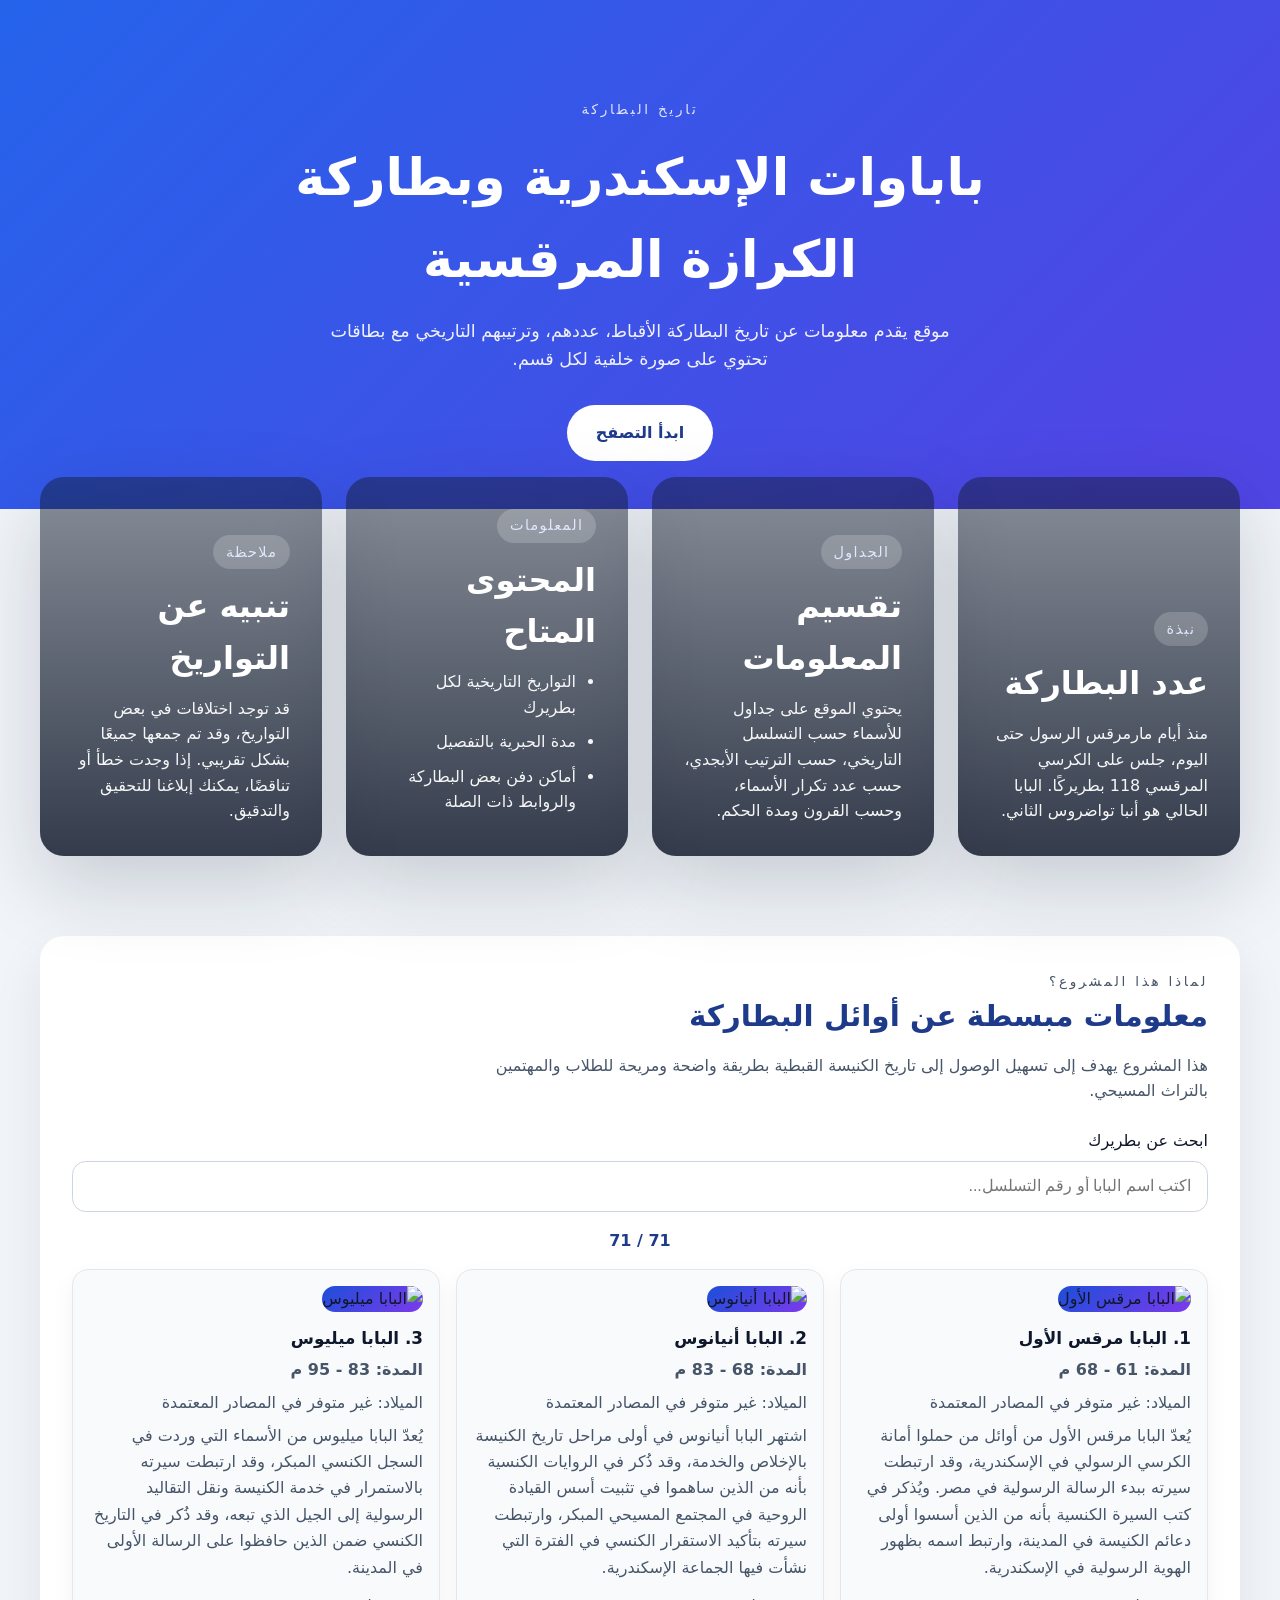
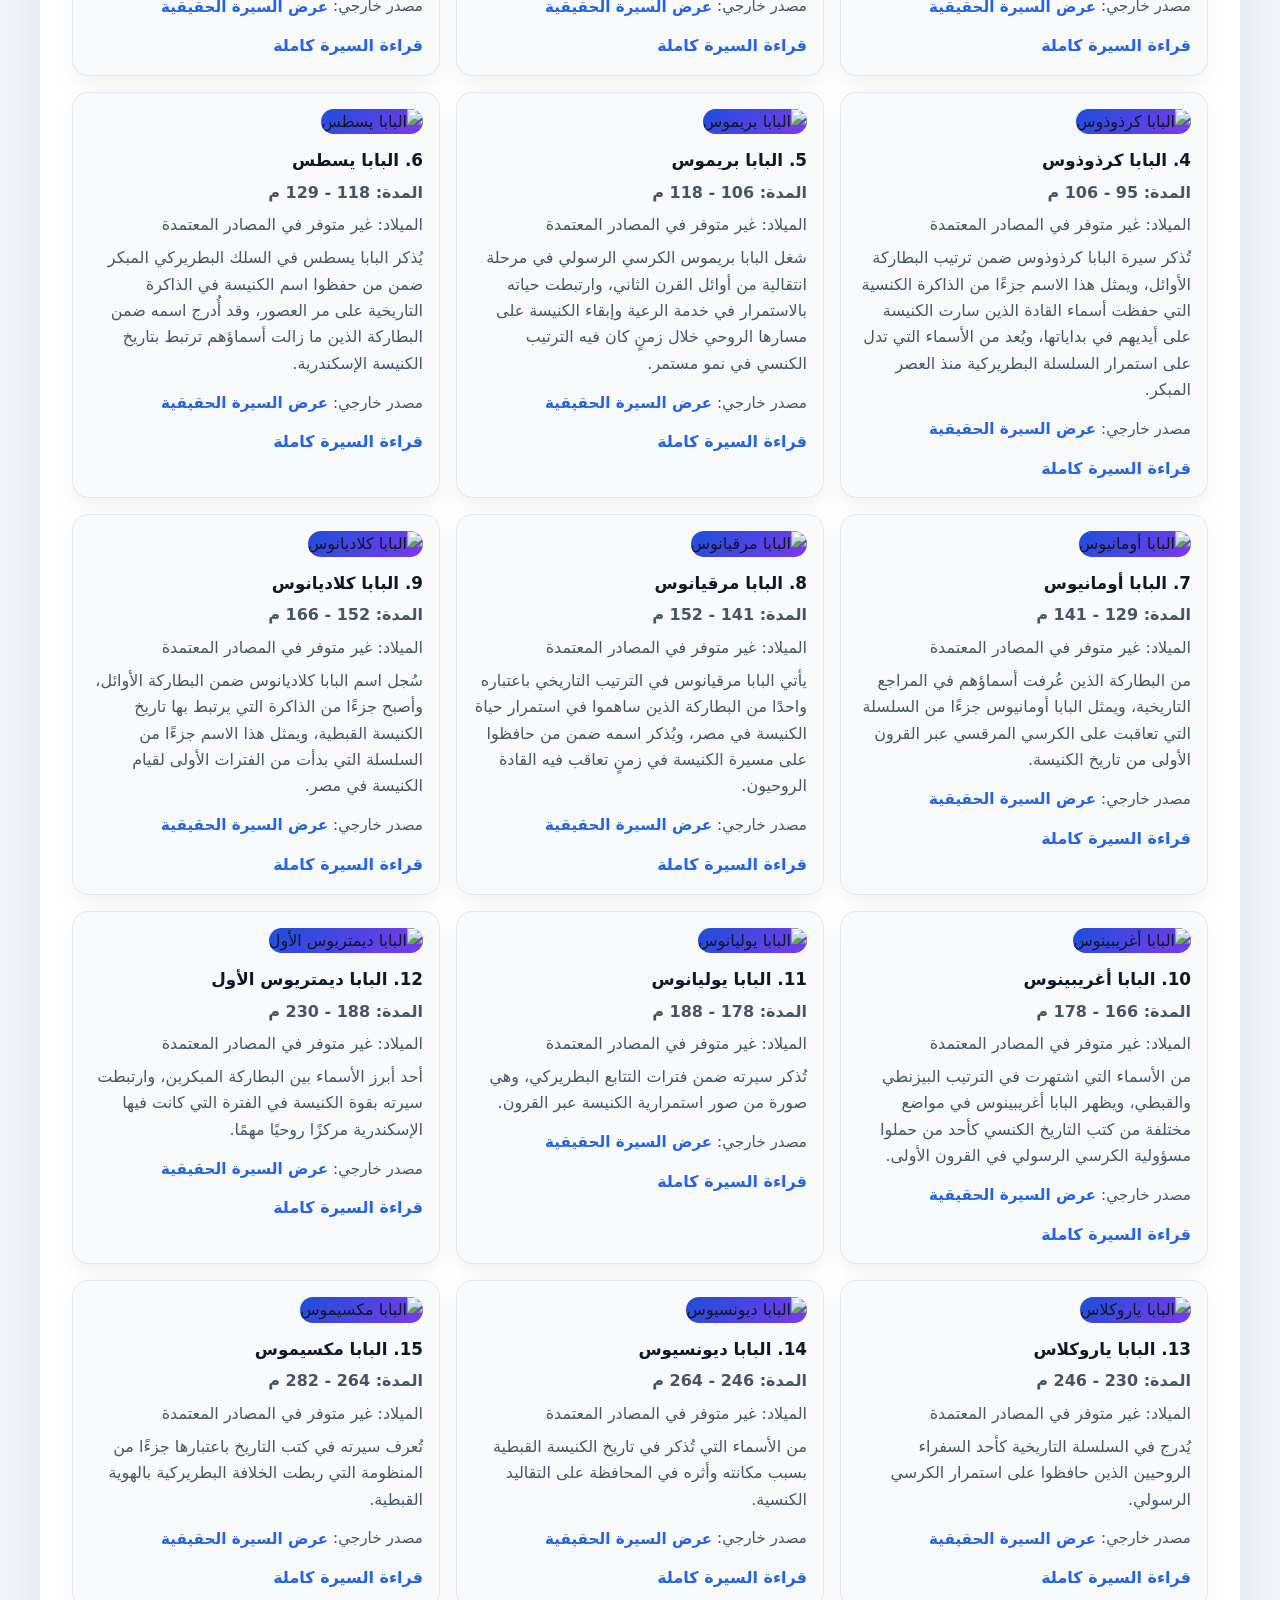
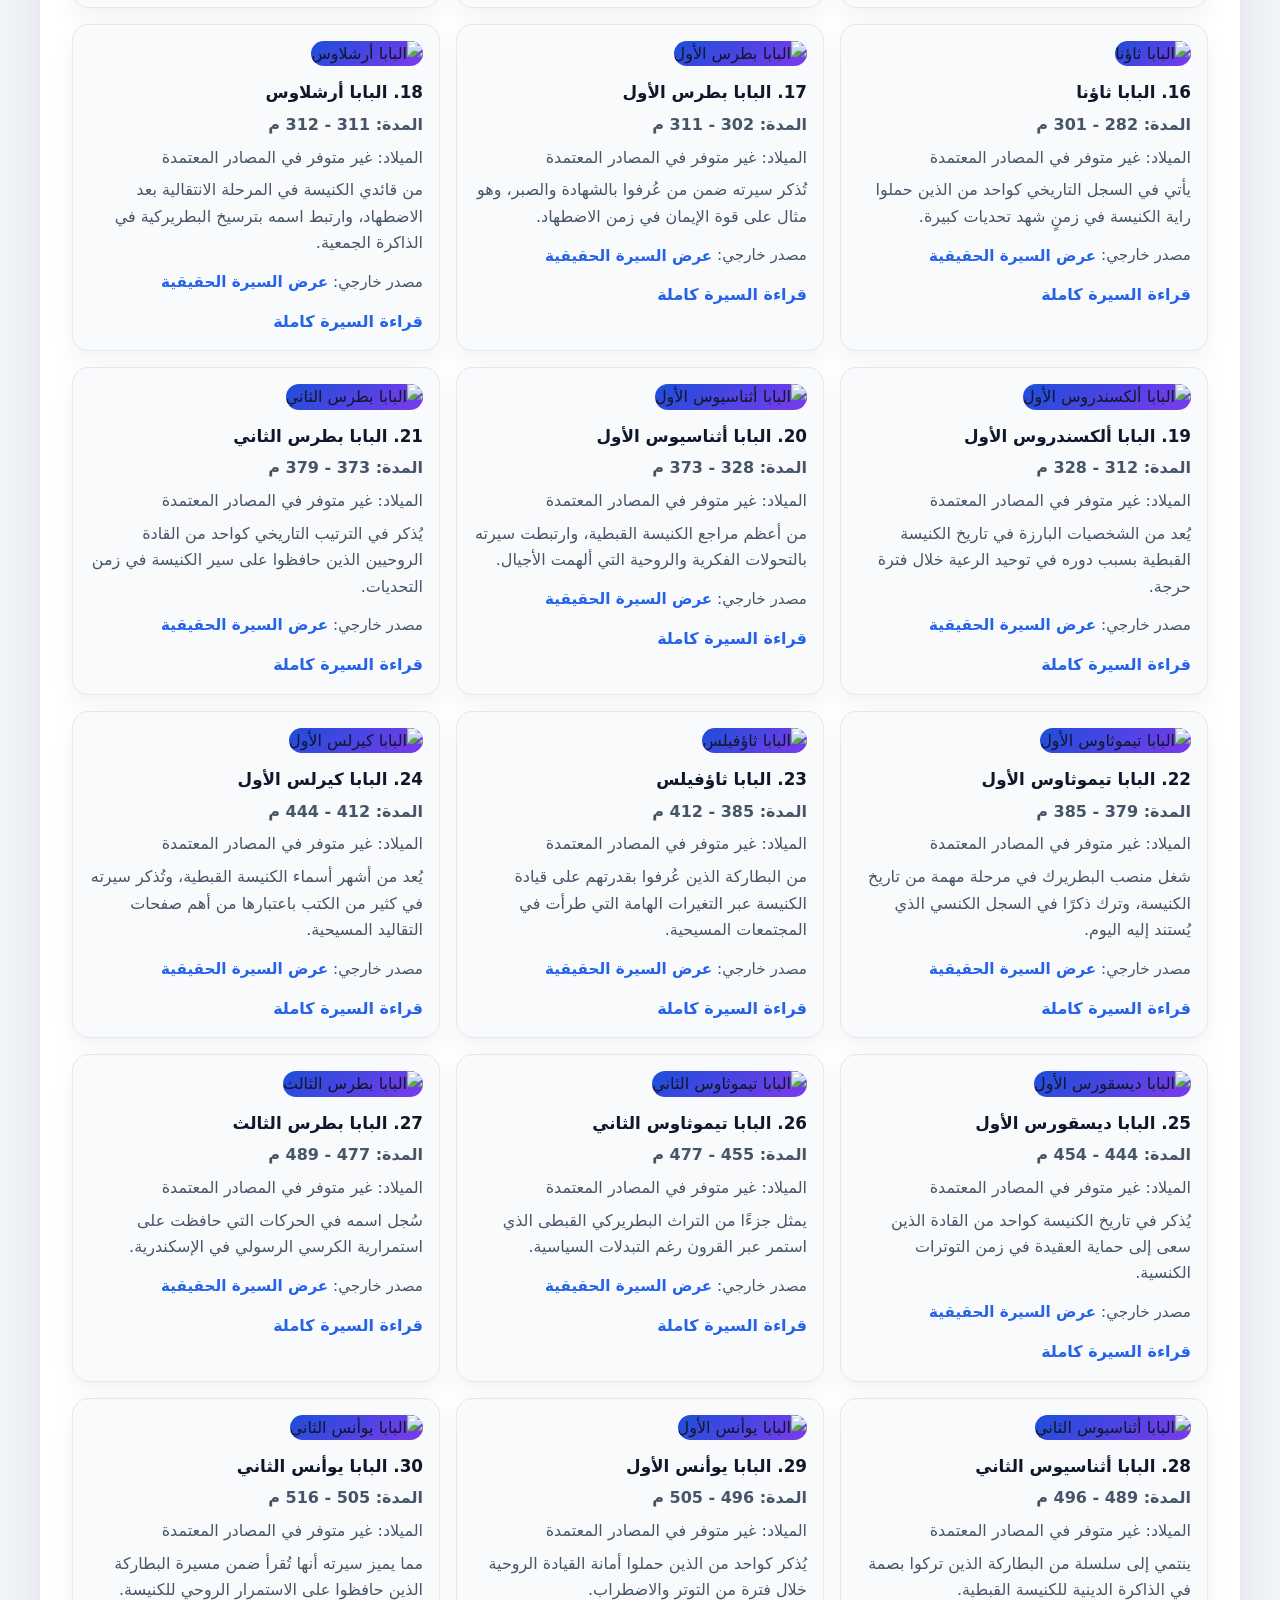
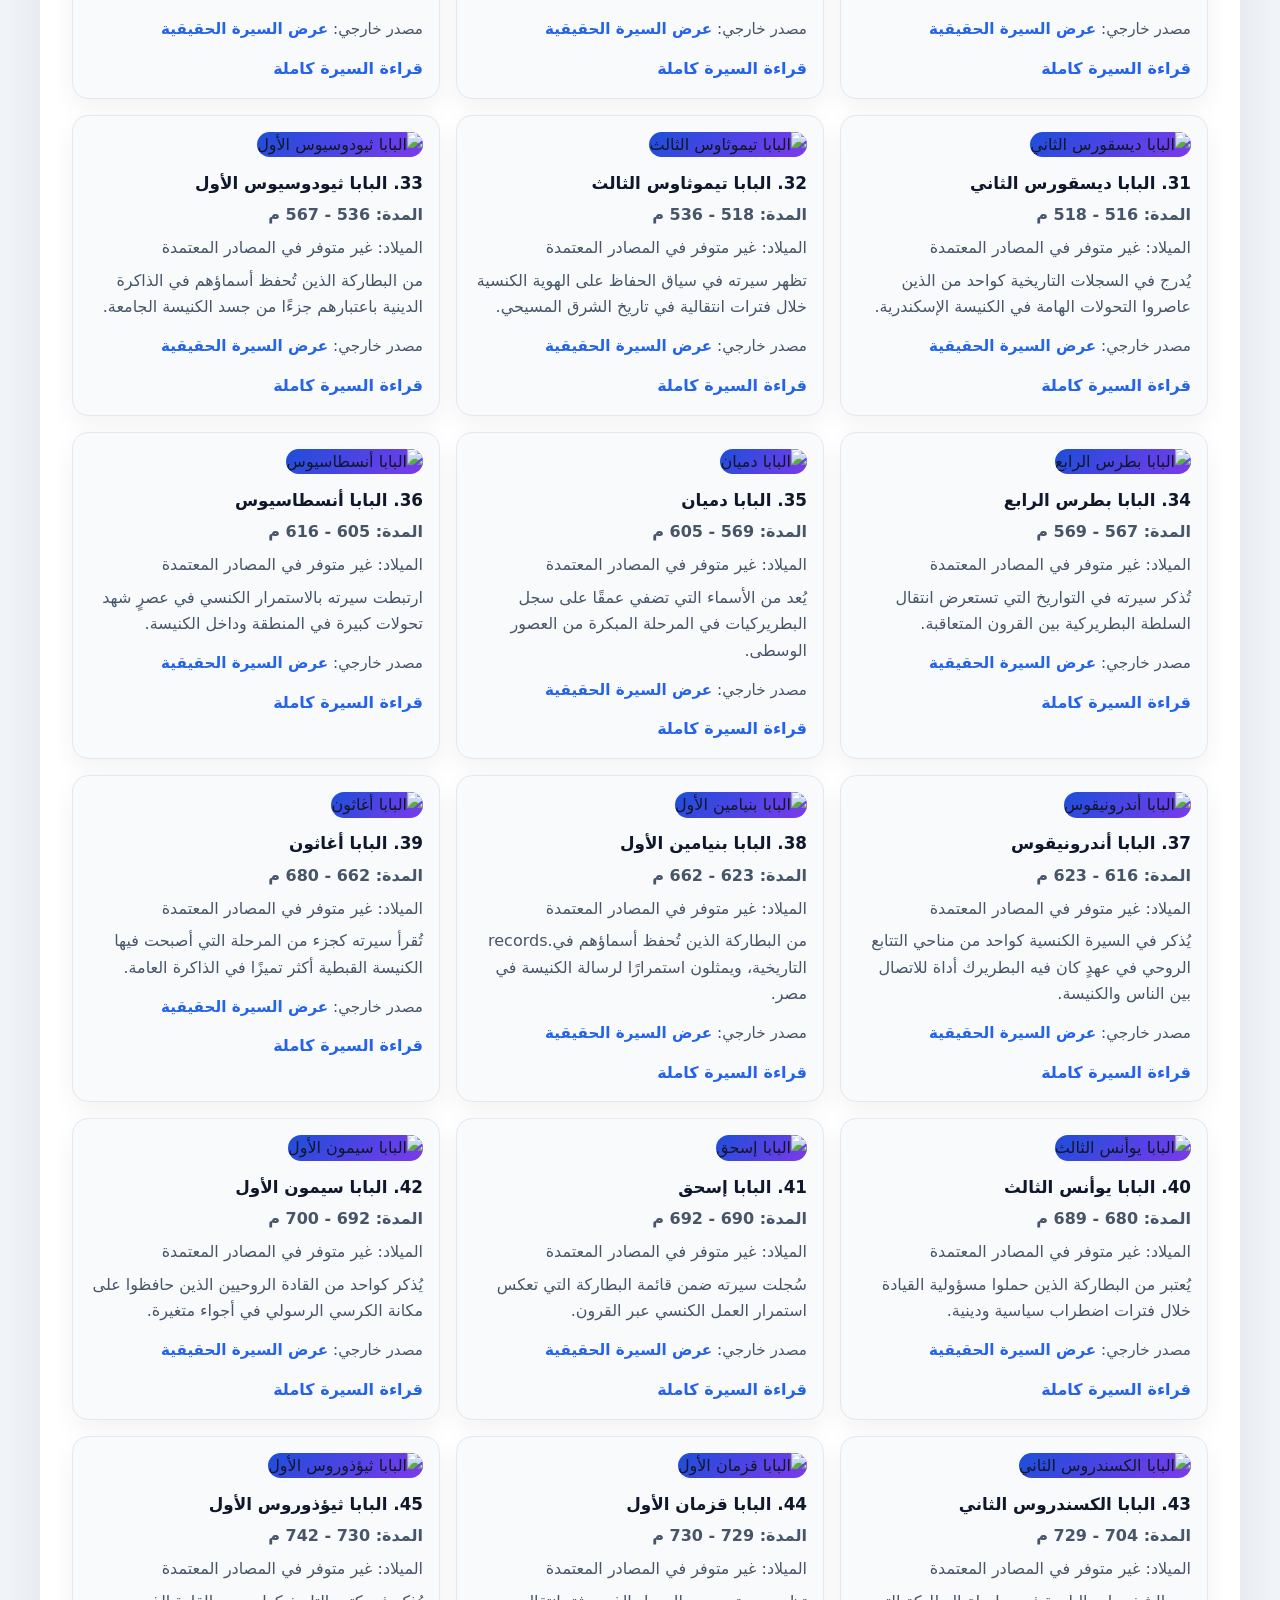
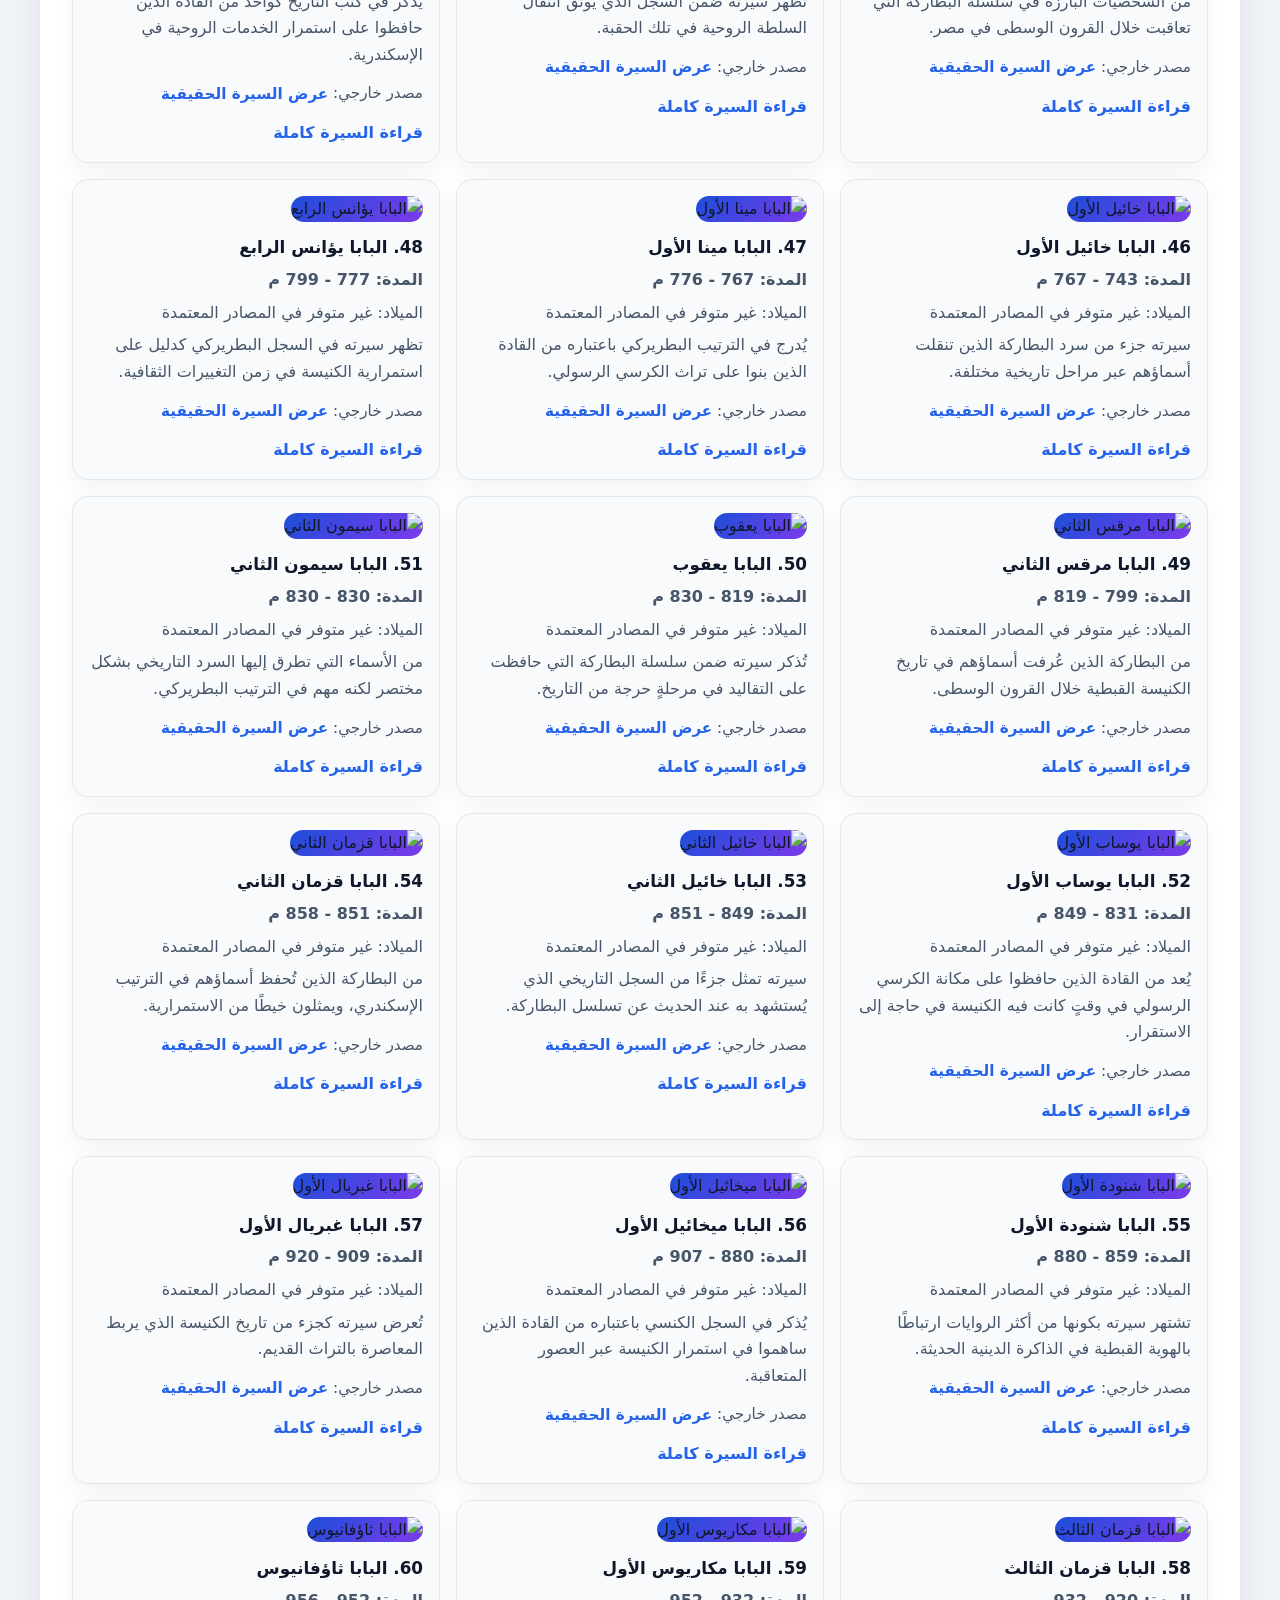
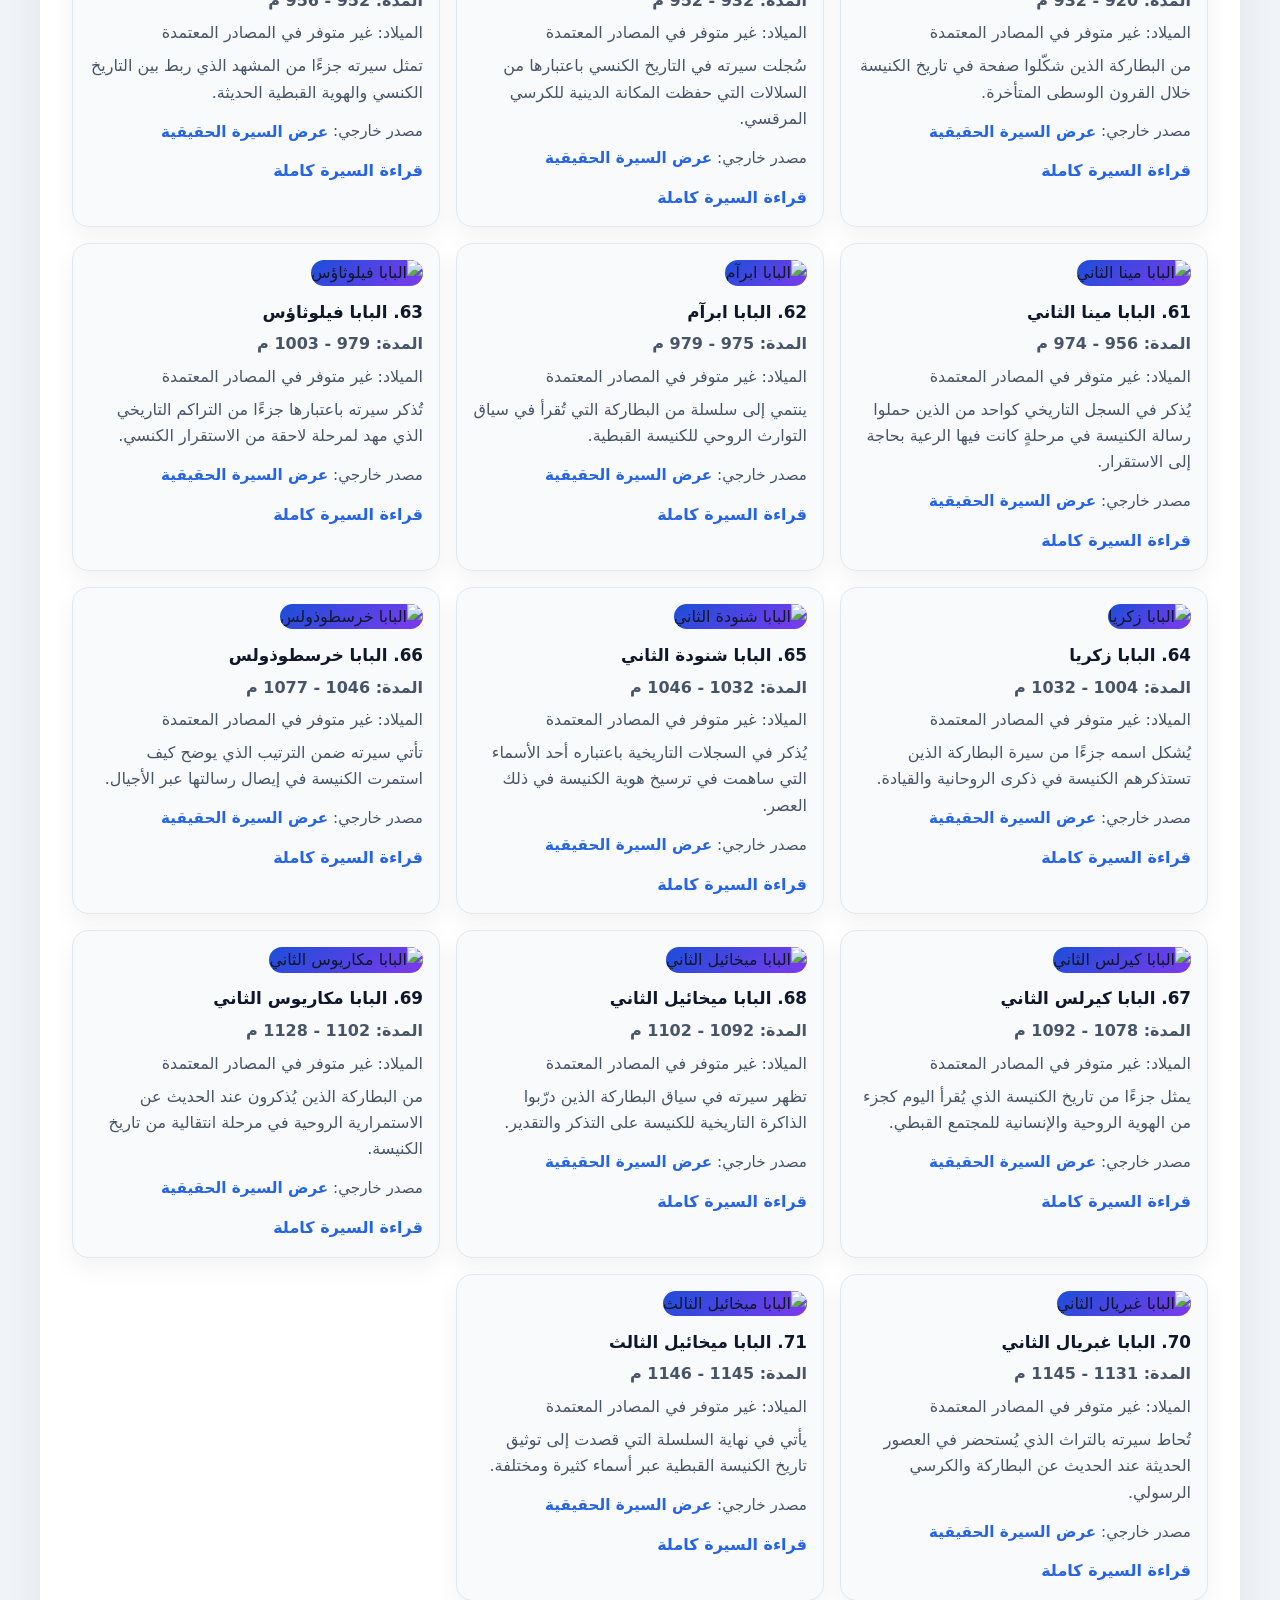
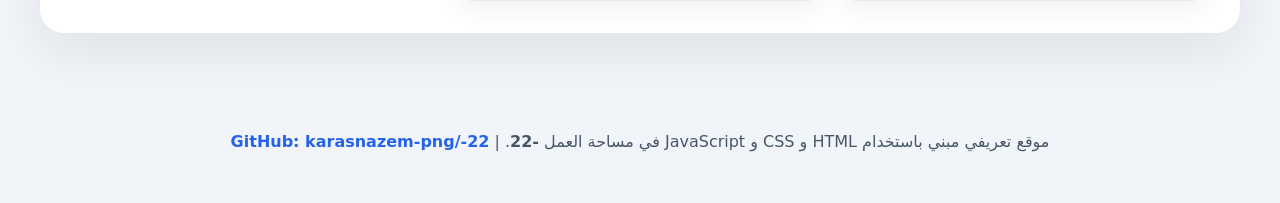
==== index.html @ be2c5676 "Update homepage, add search, and fix layout" ====
<!DOCTYPE html>
<html lang="ar">
<head>
  <meta charset="UTF-8" />
  <meta name="viewport" content="width=device-width, initial-scale=1.0" />
  <title>تاريخ البطاركة في الكنيسة القبطية</title>
  <link rel="stylesheet" href="styles.css" />
</head>
<body>
  <header class="hero">
    <div class="container hero-content">
      <p class="eyebrow">تاريخ البطاركة</p>
      <h1>باباوات الإسكندرية وبطاركة الكرازة المرقسية</h1>
      <p class="hero-copy">موقع يقدم معلومات عن تاريخ البطاركة الأقباط، عددهم، وترتيبهم التاريخي مع بطاقات تحتوي على صورة خلفية لكل قسم.</p>
      <a class="hero-link" href="#historySection">ابدأ التصفح</a>
    </div>
  </header>

  <main class="container">
    <section class="info-grid">
      <article class="card" style="background-image: url('https://images.unsplash.com/photo-1509474520651-488d9f6d0e74?auto=format&fit=crop&w=1200&q=80');">
        <div class="card-overlay"></div>
        <div class="card-content">
          <span class="card-label">نبذة</span>
          <h2>عدد البطاركة</h2>
          <p>منذ أيام مارمرقس الرسول حتى اليوم، جلس على الكرسي المرقسي 118 بطريركًا. البابا الحالي هو أنبا تواضروس الثاني.</p>
        </div>
      </article>

      <article class="card" style="background-image: url('https://images.unsplash.com/photo-1515378791036-0648a3ef77b2?auto=format&fit=crop&w=1200&q=80');">
        <div class="card-overlay"></div>
        <div class="card-content">
          <span class="card-label">الجداول</span>
          <h2>تقسيم المعلومات</h2>
          <p>يحتوي الموقع على جداول للأسماء حسب التسلسل التاريخي، حسب الترتيب الأبجدي، حسب عدد تكرار الأسماء، وحسب القرون ومدة الحكم.</p>
        </div>
      </article>

      <article class="card" style="background-image: url('https://images.unsplash.com/photo-1496386466948-0d6b369d5d31?auto=format&fit=crop&w=1200&q=80');">
        <div class="card-overlay"></div>
        <div class="card-content">
          <span class="card-label">المعلومات</span>
          <h2>المحتوى المتاح</h2>
          <ul>
            <li>التواريخ التاريخية لكل بطريرك</li>
            <li>مدة الحبرية بالتفصيل</li>
            <li>أماكن دفن بعض البطاركة والروابط ذات الصلة</li>
          </ul>
        </div>
      </article>

      <article class="card" style="background-image: url('https://images.unsplash.com/photo-1467269204594-9661b134dd2b?auto=format&fit=crop&w=1200&q=80');">
        <div class="card-overlay"></div>
        <div class="card-content">
          <span class="card-label">ملاحظة</span>
          <h2>تنبيه عن التواريخ</h2>
          <p>قد توجد اختلافات في بعض التواريخ، وقد تم جمعها جميعًا بشكل تقريبي. إذا وجدت خطأ أو تناقضًا، يمكنك إبلاغنا للتحقيق والتدقيق.</p>
        </div>
      </article>
    </section>

    <section id="historySection" class="history-section">
      <div class="history-intro">
        <p class="eyebrow">لماذا هذا المشروع؟</p>
        <h2>معلومات مبسطة عن أوائل البطاركة</h2>
        <p>هذا المشروع يهدف إلى تسهيل الوصول إلى تاريخ الكنيسة القبطية بطريقة واضحة ومريحة للطلاب والمهتمين بالتراث المسيحي.</p>
      </div>

      <div class="search-bar">
        <label for="searchInput">ابحث عن بطريرك</label>
        <input id="searchInput" class="search-input" type="search" placeholder="اكتب اسم البابا أو رقم التسلسل..." />
      </div>

      <div class="list-status">
        <div id="pagerStatus" class="pager-status">0 / 0</div>
      </div>

      <div id="popeResults" class="pope-results" aria-live="polite"></div>
    </section>
  </main>

  <footer>
    <p>موقع تعريفي مبني باستخدام HTML و CSS و JavaScript في مساحة العمل <strong>-22</strong>. | <a href="https://github.com/karasnazem-png/-22" target="_blank" rel="noopener">GitHub: karasnazem-png/-22</a></p>
  </footer>

  <script src="pope-data.js"></script>
  <script src="script.js"></script>
</body>
</html>
---- styles.css ----
:root {
  color-scheme: light;
  font-family: Inter, system-ui, -apple-system, BlinkMacSystemFont, "Segoe UI", sans-serif;
  line-height: 1.6;
  background: #f1f5f9;
  color: #0f172a;
}

* {
  box-sizing: border-box;
}

body {
  margin: 0;
}

.container {
  width: min(1200px, calc(100% - 2rem));
  margin: 0 auto;
}

.hero {
  padding: 6rem 0 3rem;
  background: linear-gradient(135deg, #2563eb 0%, #4f46e5 90%);
  color: white;
  text-align: center;
}

.hero-content {
  max-width: 760px;
  margin: 0 auto;
}

.eyebrow {
  margin: 0 0 1rem;
  display: inline-block;
  letter-spacing: 0.2em;
  text-transform: uppercase;
  color: rgba(255, 255, 255, 0.85);
  font-size: 0.85rem;
}

.hero h1 {
  margin: 0 0 1rem;
  font-size: clamp(2.5rem, 4vw, 4rem);
}

.hero-copy {
  margin: 0 auto 2rem;
  max-width: 640px;
  color: rgba(255, 255, 255, 0.92);
  font-size: 1.1rem;
}

body {
  direction: rtl;
}

.card-content,
.card p,
.card ul {
  text-align: right;
}

.card ul {
  padding-right: 1.25rem;
  padding-left: 0;
}

button,
.hero-link {
  display: inline-block;
  border: none;
  border-radius: 999px;
  padding: 0.95rem 1.8rem;
  font-weight: 700;
  cursor: pointer;
  background: #ffffff;
  color: #1e3a8a;
  text-decoration: none;
  transition: transform 0.2s ease, box-shadow 0.2s ease, background-color 0.2s ease;
}

button:hover,
.hero-link:hover {
  transform: translateY(-2px);
  box-shadow: 0 15px 25px rgba(15, 23, 42, 0.18);
  background: #eef2ff;
}

.info-grid {
  display: grid;
  grid-template-columns: repeat(auto-fit, minmax(280px, 1fr));
  gap: 1.5rem;
  margin: -2rem auto 3rem;
  padding-bottom: 2rem;
}

.card {
  position: relative;
  min-height: 320px;
  padding: 2rem;
  border-radius: 1.5rem;
  overflow: hidden;
  color: white;
  display: flex;
  flex-direction: column;
  justify-content: flex-end;
  box-shadow: 0 30px 80px rgba(15, 23, 42, 0.18);
  background-size: cover;
  background-position: center;
}

.card::before {
  content: '';
  position: absolute;
  inset: 0;
  background: linear-gradient(180deg, rgba(15, 23, 42, 0.18) 0%, rgba(15, 23, 42, 0.75) 100%);
  z-index: 0;
}

.card-overlay {
  position: absolute;
  inset: 0;
  background: rgba(15, 23, 42, 0.35);
  z-index: 1;
}

.card-content {
  position: relative;
  z-index: 2;
}

.card-label {
  display: inline-flex;
  margin-bottom: 0.75rem;
  padding: 0.35rem 0.8rem;
  border-radius: 999px;
  background: rgba(255, 255, 255, 0.18);
  color: #e0e7ff;
  font-size: 0.9rem;
  text-transform: uppercase;
  letter-spacing: 0.09em;
}

.card h2 {
  margin: 0 0 0.75rem;
  font-size: clamp(1.65rem, 2.5vw, 2.2rem);
}

.card p,
.card ul {
  margin: 0;
  color: rgba(255, 255, 255, 0.95);
  font-size: 1rem;
}

.card ul {
  padding-left: 1.25rem;
}

.card li {
  margin-bottom: 0.55rem;
}

footer {
  padding: 2rem 0;
  text-align: center;
  color: #475569;
}

footer a {
  color: #2563eb;
  text-decoration: none;
  font-weight: 700;
}

.history-section {
  margin: 0 auto 3rem;
  padding: 2rem;
  border-radius: 1.5rem;
  background: white;
  box-shadow: 0 20px 50px rgba(15, 23, 42, 0.08);
}

.history-intro {
  margin-bottom: 1.5rem;
}

.history-intro h2 {
  margin: 0 0 0.75rem;
  color: #1e3a8a;
  font-size: clamp(1.6rem, 2.3vw, 2.2rem);
}

.history-intro p {
  margin: 0;
  color: #475569;
  max-width: 720px;
}

.pager-controls {
  display: flex;
  justify-content: center;
  align-items: center;
  gap: 0.8rem;
  margin-bottom: 1rem;
}

.pager-button {
  width: 2.8rem;
  height: 2.8rem;
  border: none;
  border-radius: 999px;
  background: #2563eb;
  color: white;
  font-size: 1.35rem;
  cursor: pointer;
}

.pager-status {
  min-width: 5rem;
  text-align: center;
  font-weight: 700;
  color: #1e3a8a;
}

.pope-results {
  display: grid;
  grid-template-columns: repeat(auto-fit, minmax(280px, 1fr));
  gap: 1rem;
}

.search-bar {
  display: flex;
  flex-direction: column;
  gap: 0.5rem;
  margin-bottom: 1rem;
}

.search-input {
  width: 100%;
  padding: 0.95rem 1rem;
  border: 1px solid #cbd5e1;
  border-radius: 0.85rem;
  font-size: 1rem;
  color: #0f172a;
}

.list-status {
  margin-bottom: 1rem;
  color: #475569;
  font-weight: 700;
  text-align: center;
}

.detail-link {
  display: inline-block;
  margin-top: 0.75rem;
  color: #2563eb;
  text-decoration: none;
  font-weight: 700;
}

.no-results {
  margin: 0;
  color: #475569;
  font-weight: 700;
}

.pope-card {
  padding: 1rem;
  border-radius: 1rem;
  background: #f8fafc;
  border: 1px solid #e2e8f0;
  box-shadow: 0 10px 25px rgba(15, 23, 42, 0.05);
}

.pope-card img {
  width: 100%;
  height: 180px;
  object-fit: cover;
  border-radius: 0.85rem;
  margin-bottom: 0.8rem;
  background: linear-gradient(135deg, #1d4ed8, #7c3aed);
}

.pope-card h3 {
  margin: 0 0 0.35rem;
  color: #0f172a;
  font-size: 1.05rem;
}

.pope-card p {
  margin: 0 0 0.4rem;
  color: #475569;
  line-height: 1.65;
}

.pope-meta {
  font-weight: 700;
  color: #1e3a8a;
}

.pope-card a {
  display: inline-block;
  margin-top: 0.45rem;
  color: #2563eb;
  text-decoration: none;
  font-weight: 700;
}

.pope-site,
.detail-content .pope-site {
  margin: 0.75rem 0 0.25rem;
  color: #475569;
  font-size: 0.95rem;
}

.pope-site a,
.detail-content .pope-site a {
  color: #2563eb;
  text-decoration: none;
  font-weight: 700;
}

.detail-page {
  padding: 2rem 0 3rem;
}

.detail-card {
  display: grid;
  grid-template-columns: minmax(260px, 320px) 1fr;
  gap: 1.5rem;
  padding: 1.5rem;
  border-radius: 1.5rem;
  background: white;
  box-shadow: 0 20px 40px rgba(15, 23, 42, 0.08);
}

.detail-card img {
  width: 100%;
  height: 100%;
  min-height: 280px;
  object-fit: cover;
  border-radius: 1rem;
  background: linear-gradient(135deg, #2563eb, #7c3aed);
}

.detail-content {
  display: flex;
  flex-direction: column;
  justify-content: center;
}

.detail-meta,
.detail-birth {
  font-weight: 700;
  color: #1e3a8a;
  margin: 0 0 0.5rem;
}

.back-link {
  display: inline-block;
  margin-top: 1rem;
  color: white;
  text-decoration: underline;
}

.compact-hero {
  padding: 3rem 0 1.5rem;
}

@media (max-width: 800px) {
  .detail-card {
    grid-template-columns: 1fr;
  }

  .hero {
    padding: 4rem 0 2.5rem;
  }

  .info-grid {
    margin-top: 0;
  }
}
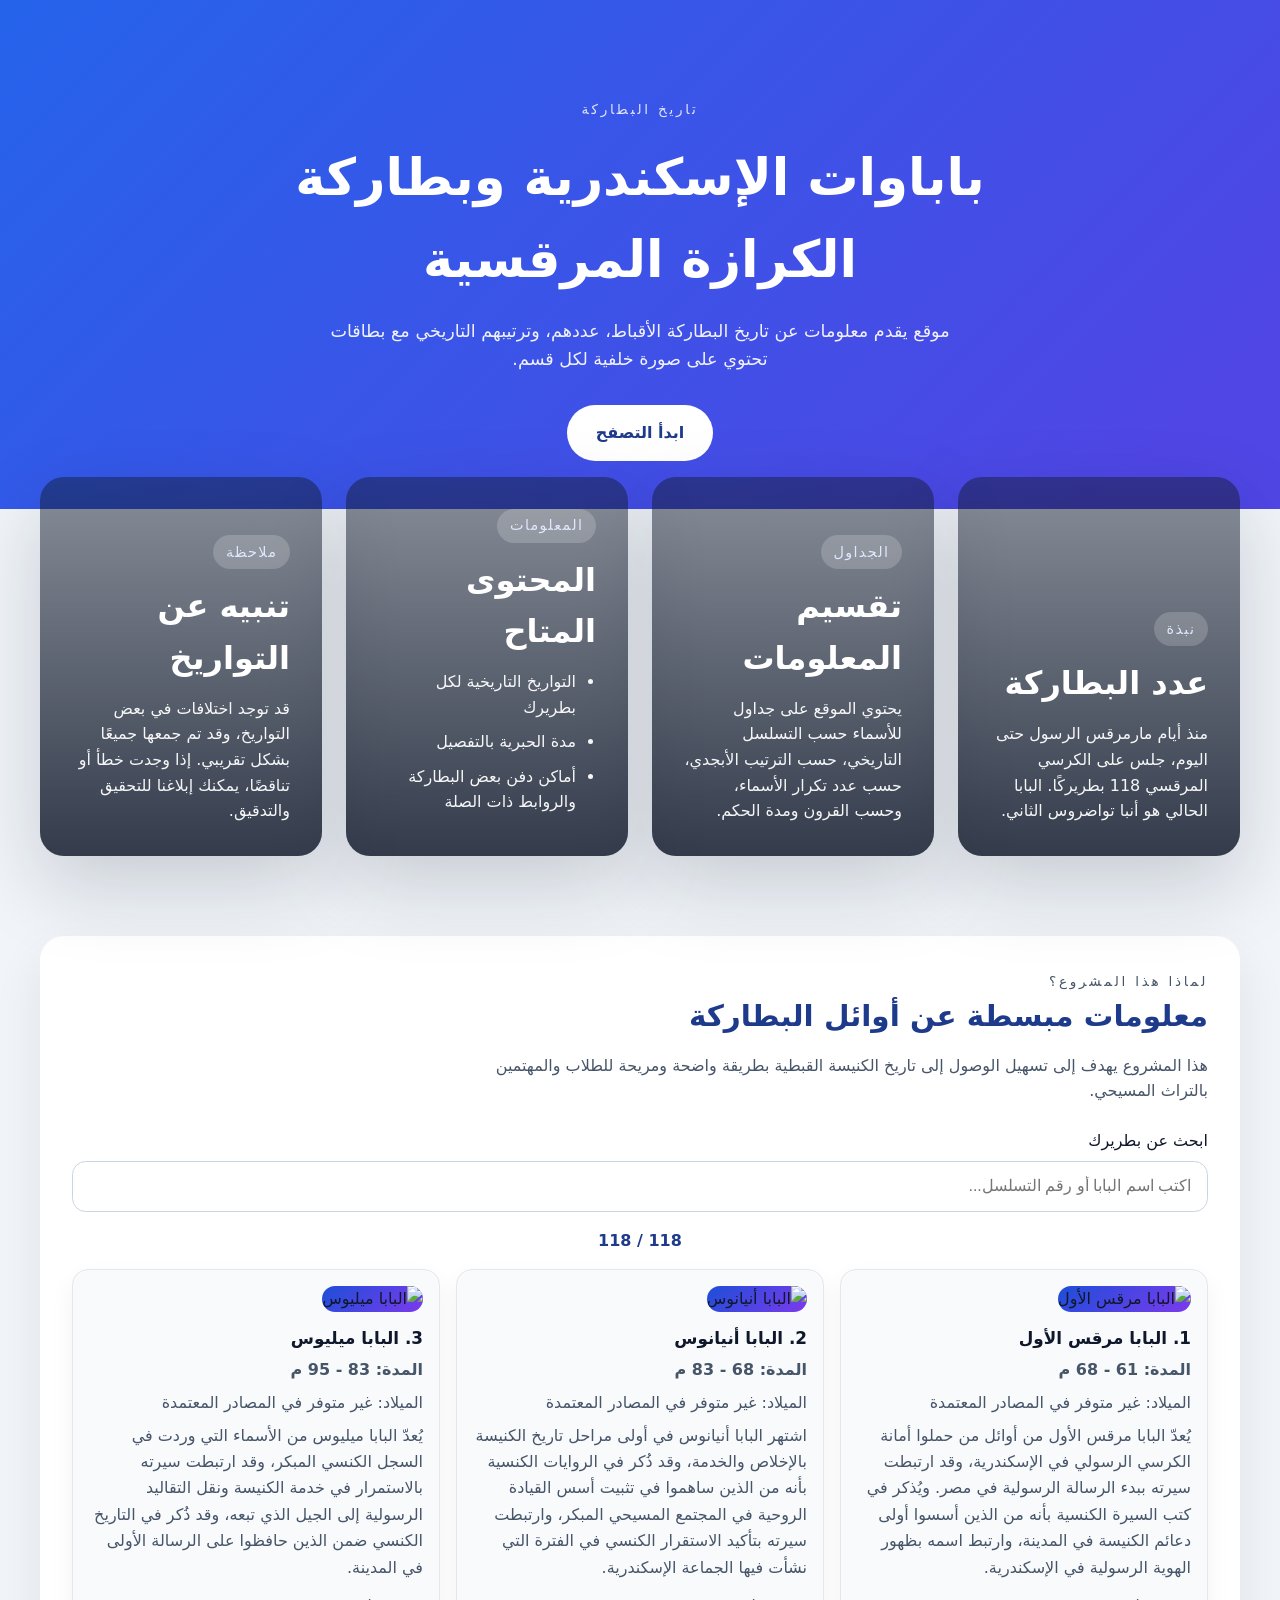
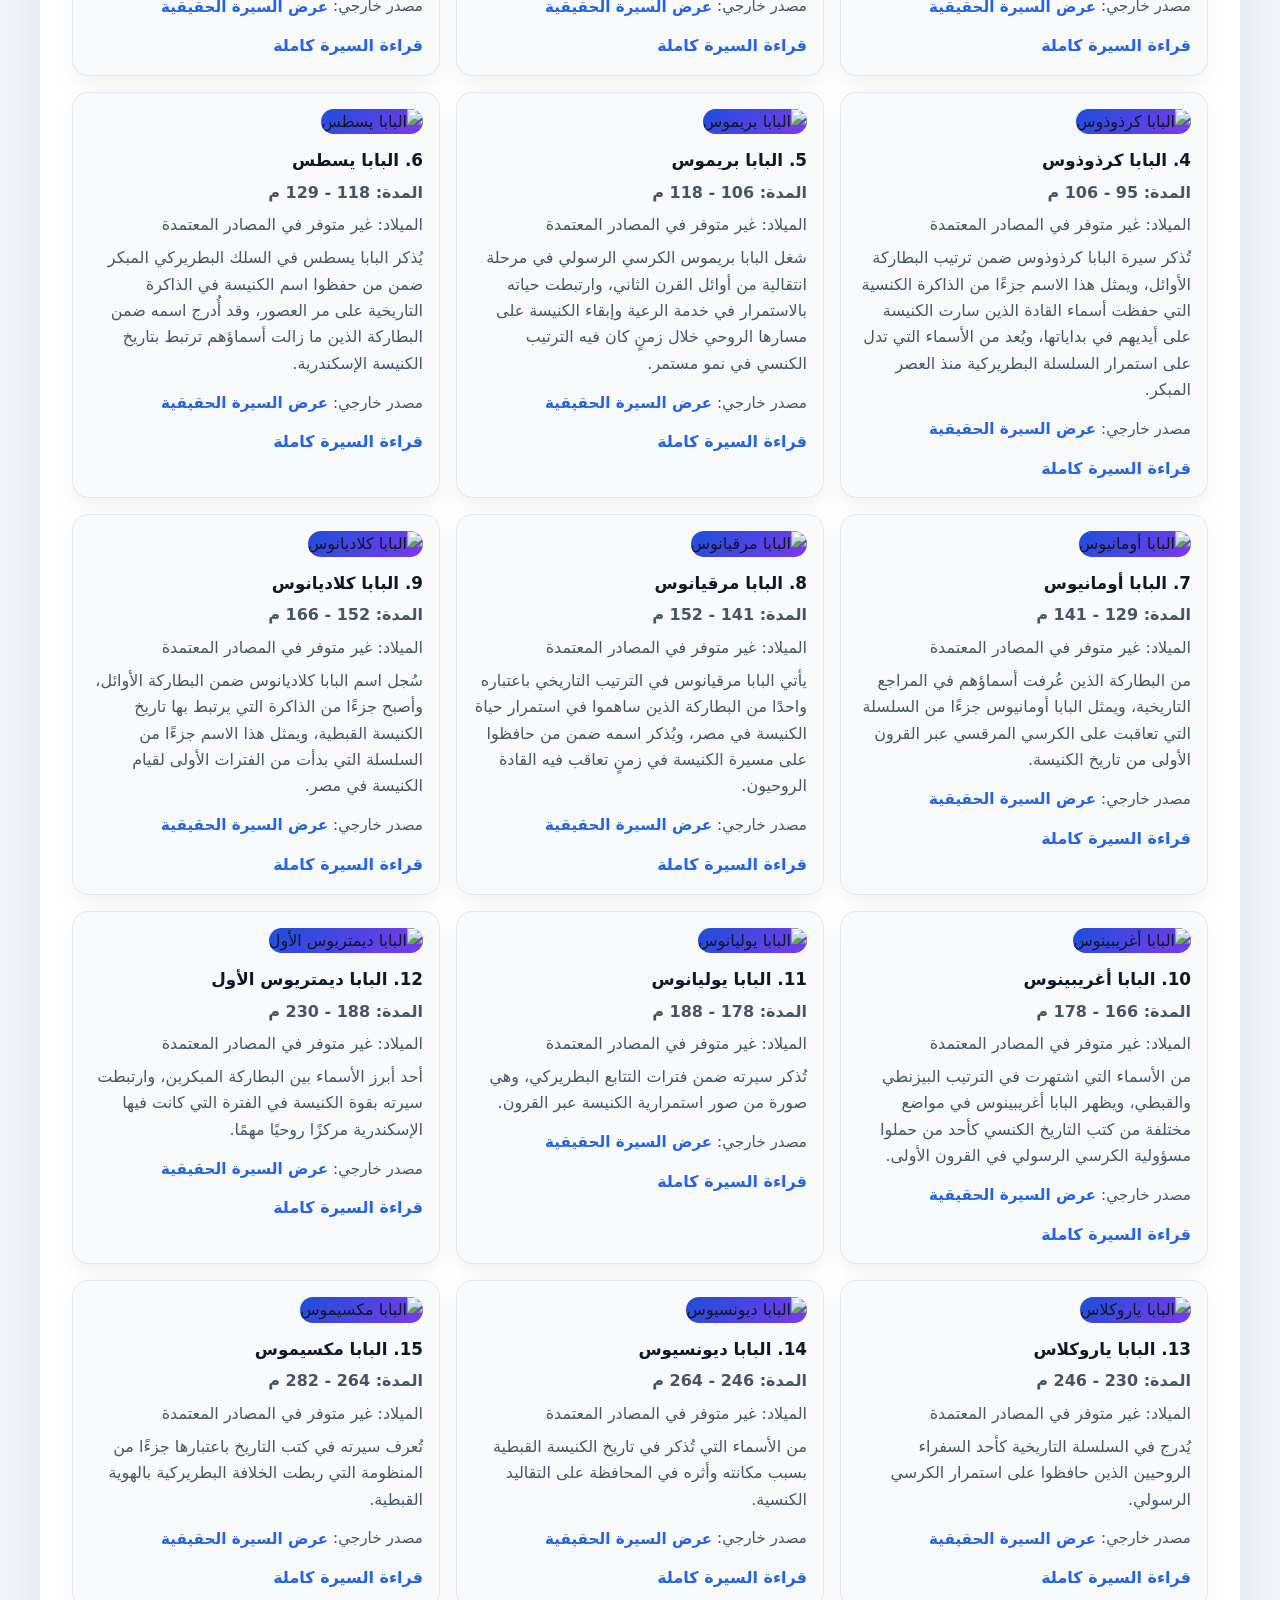
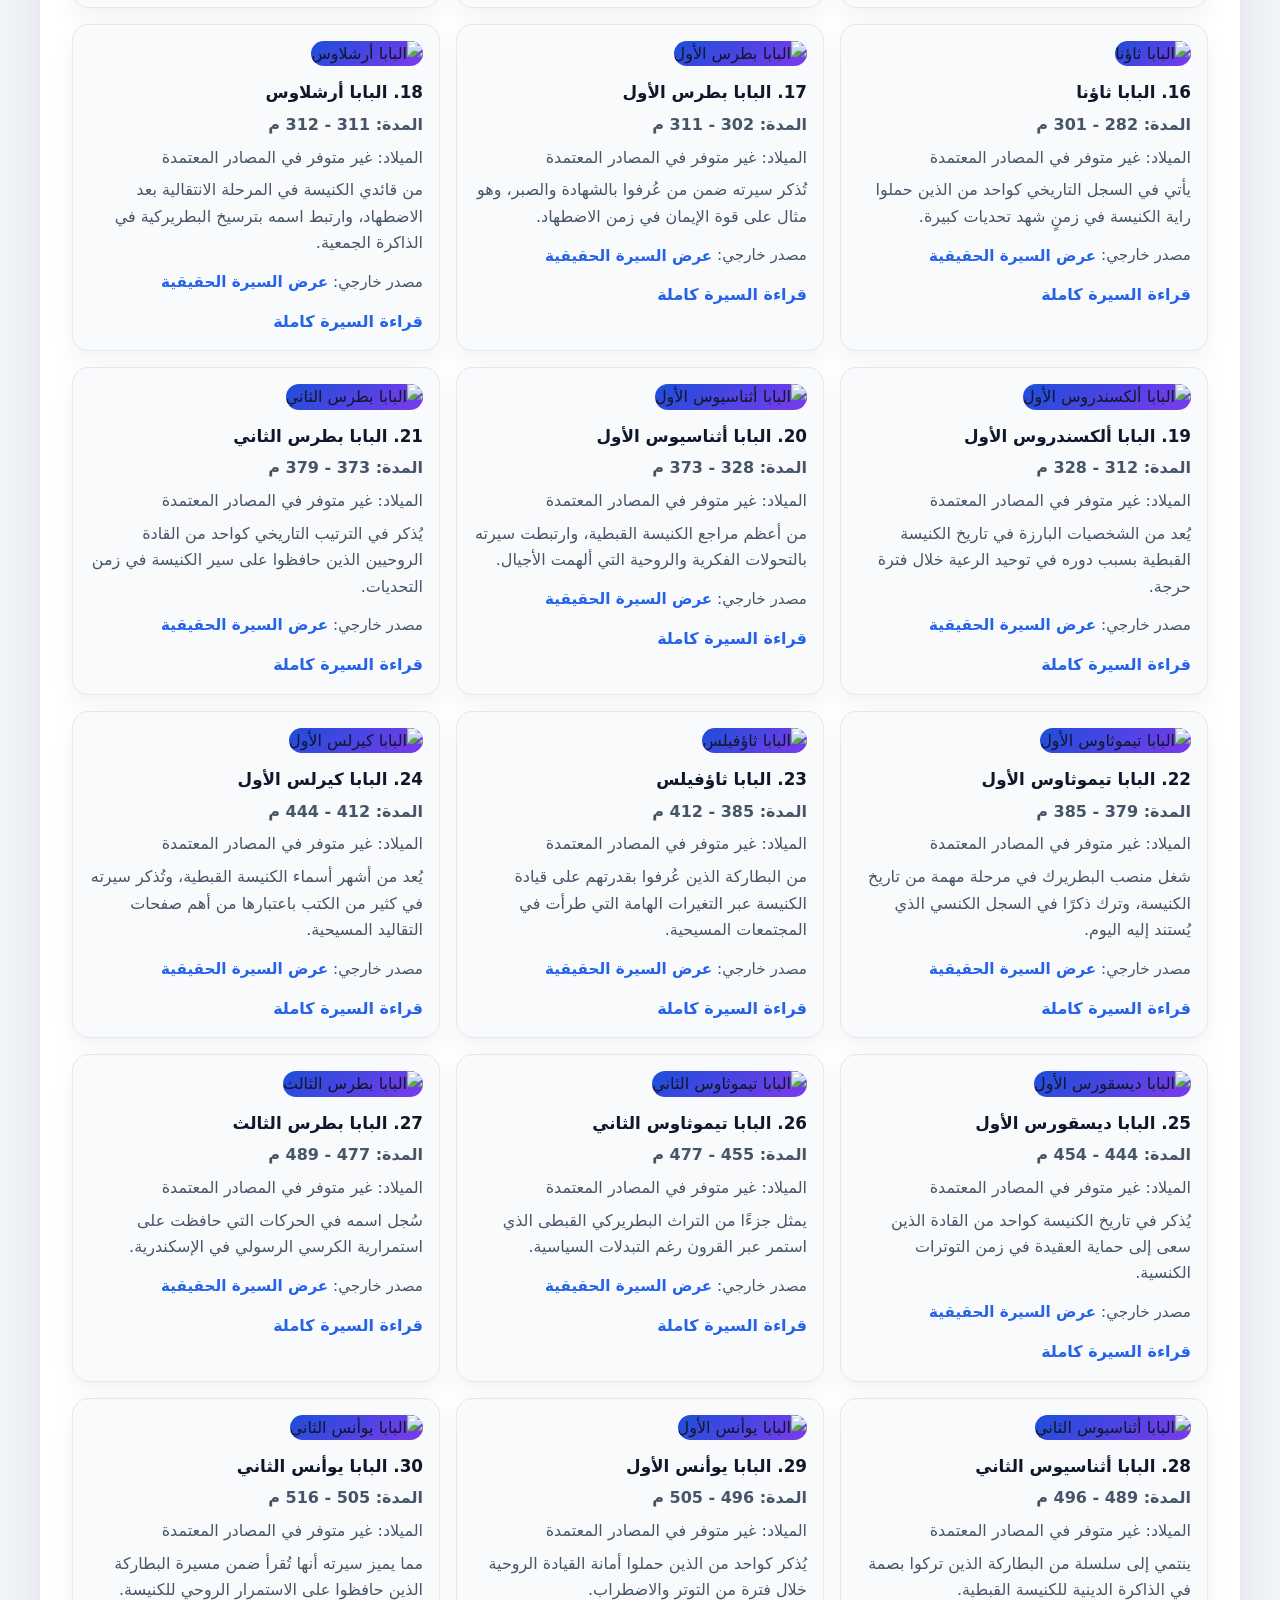
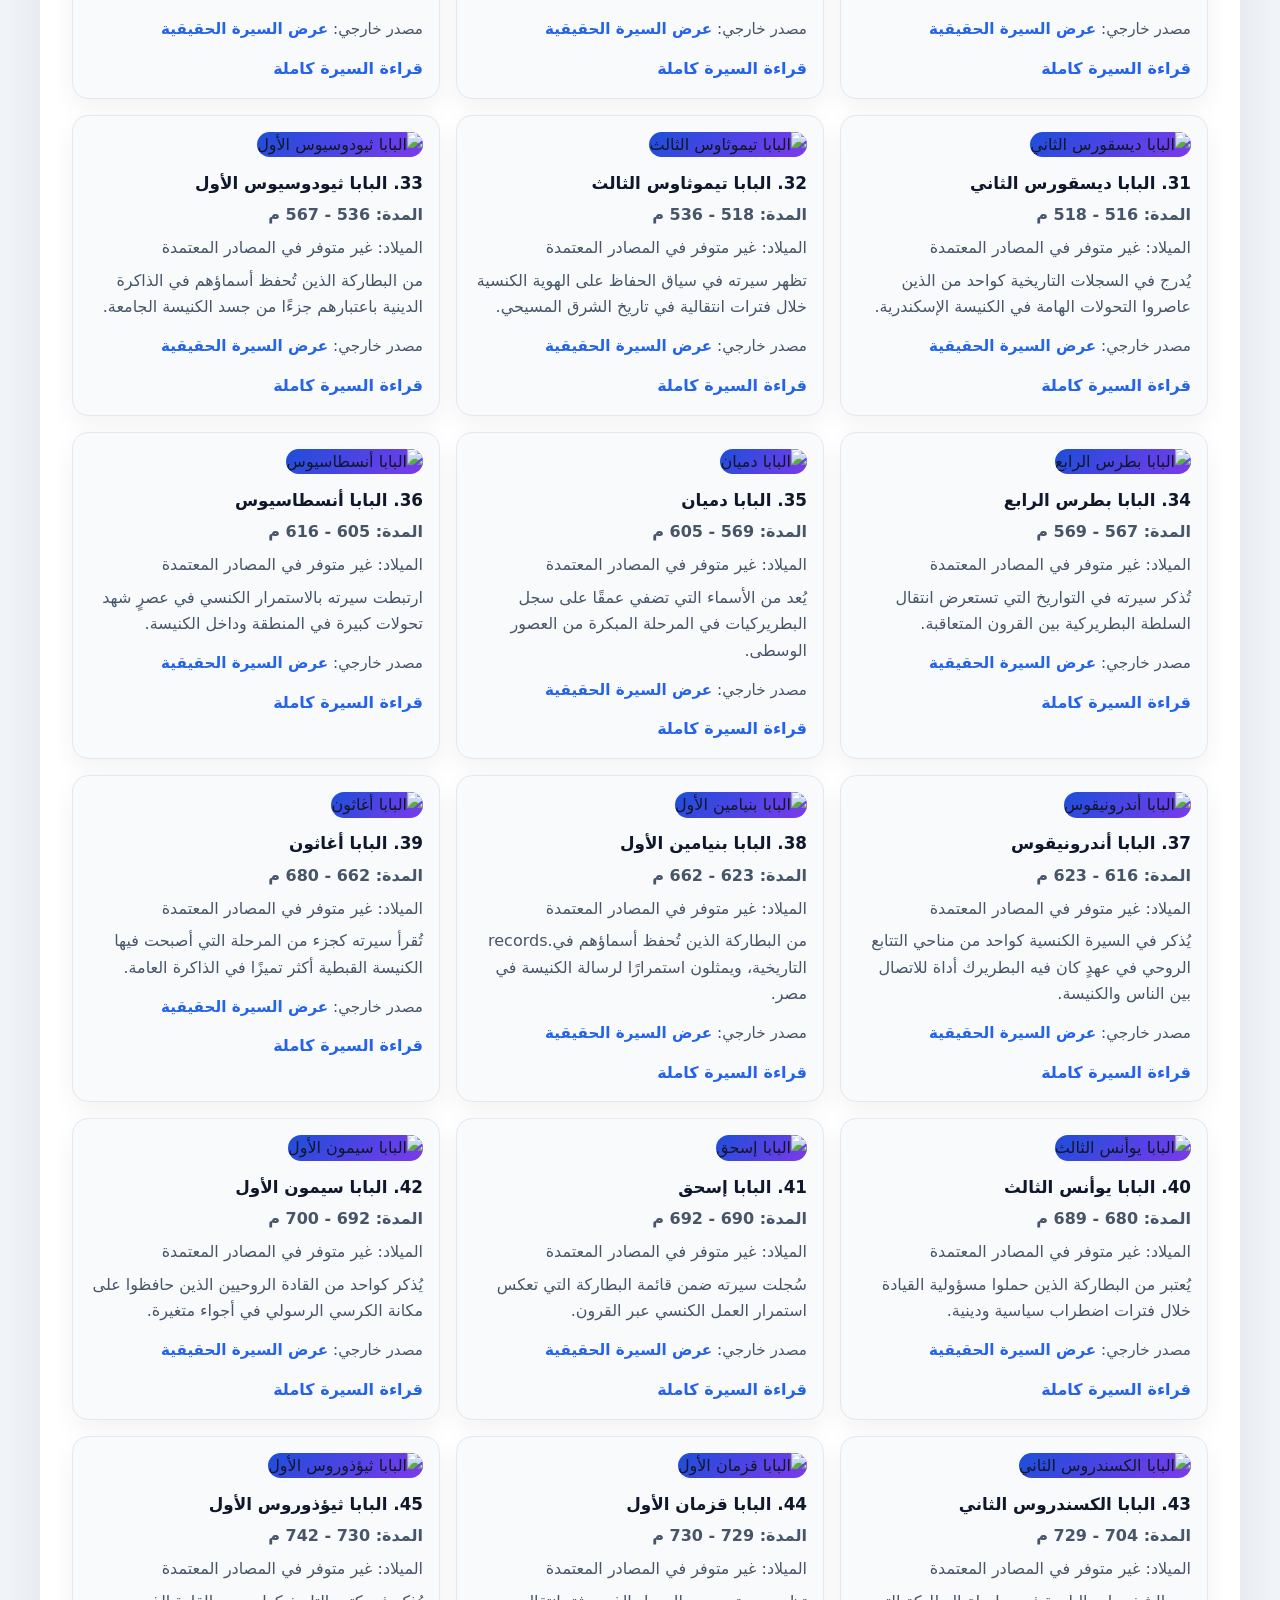
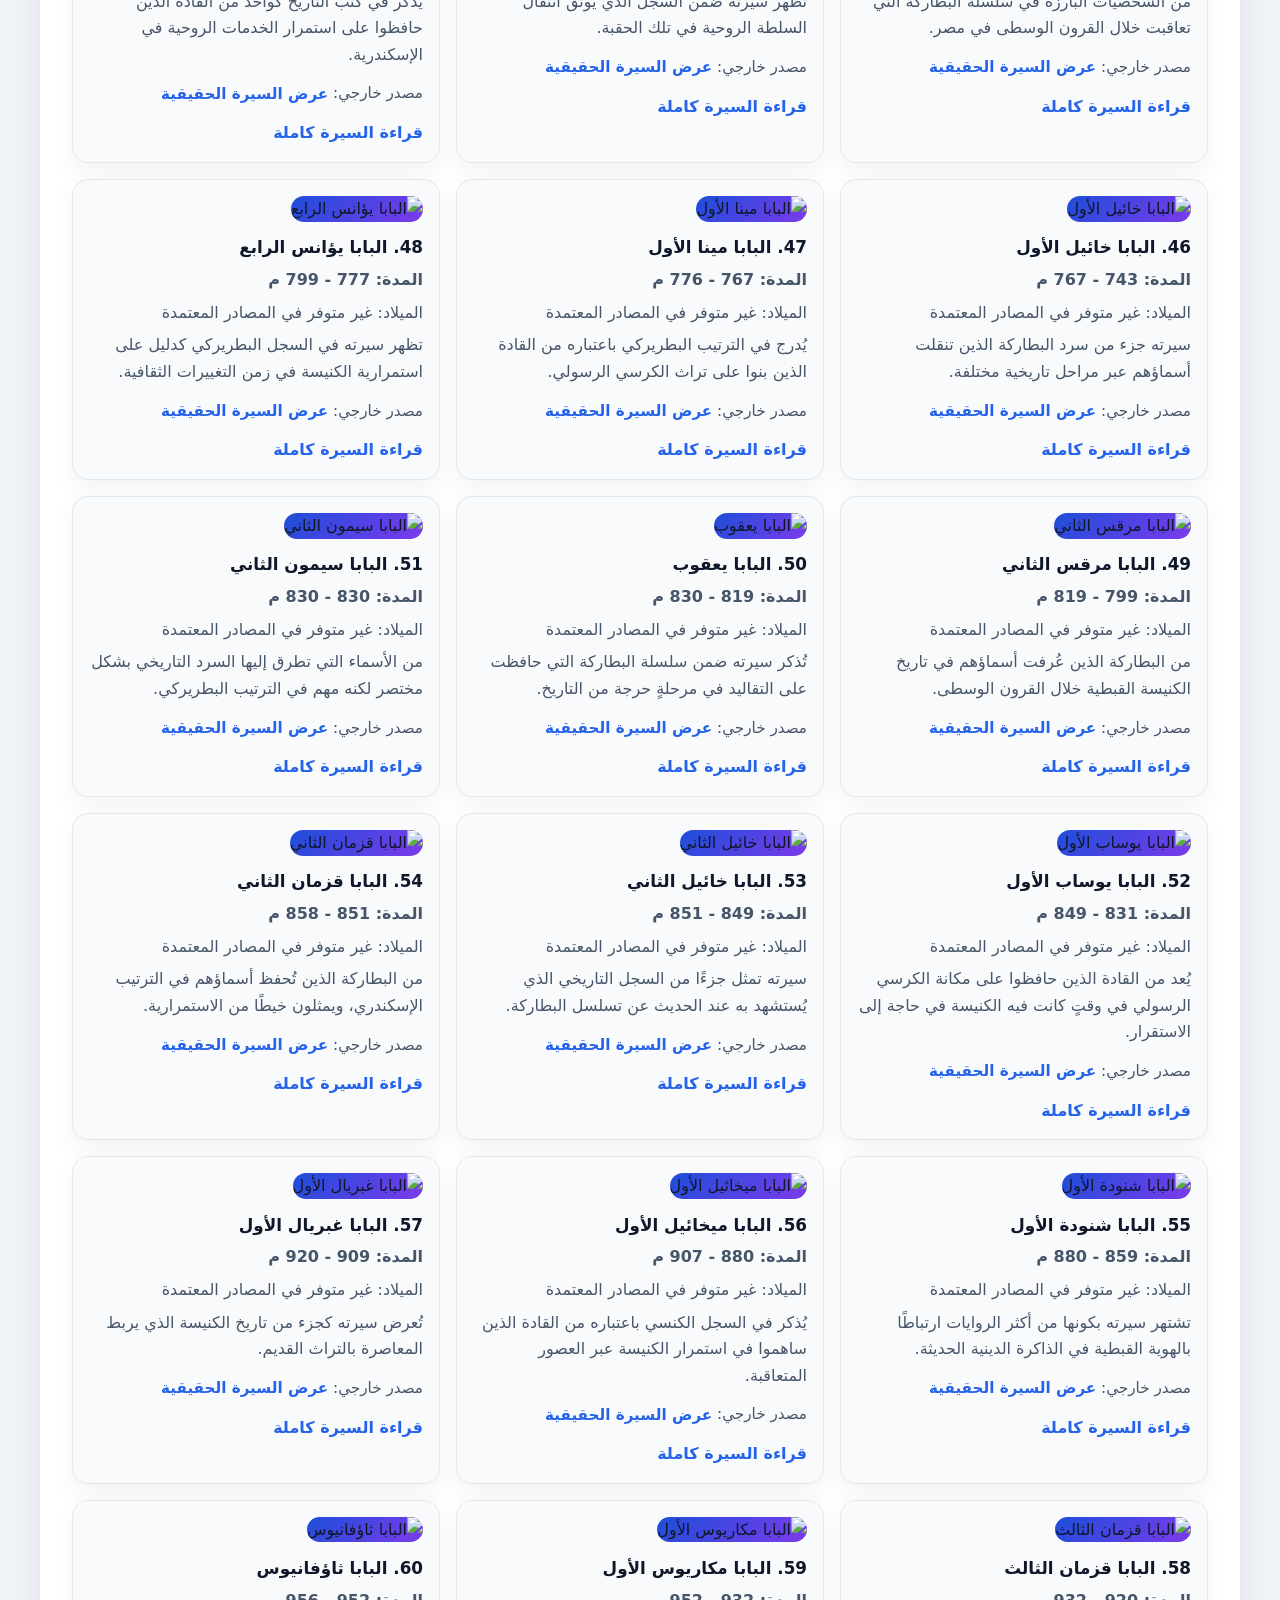
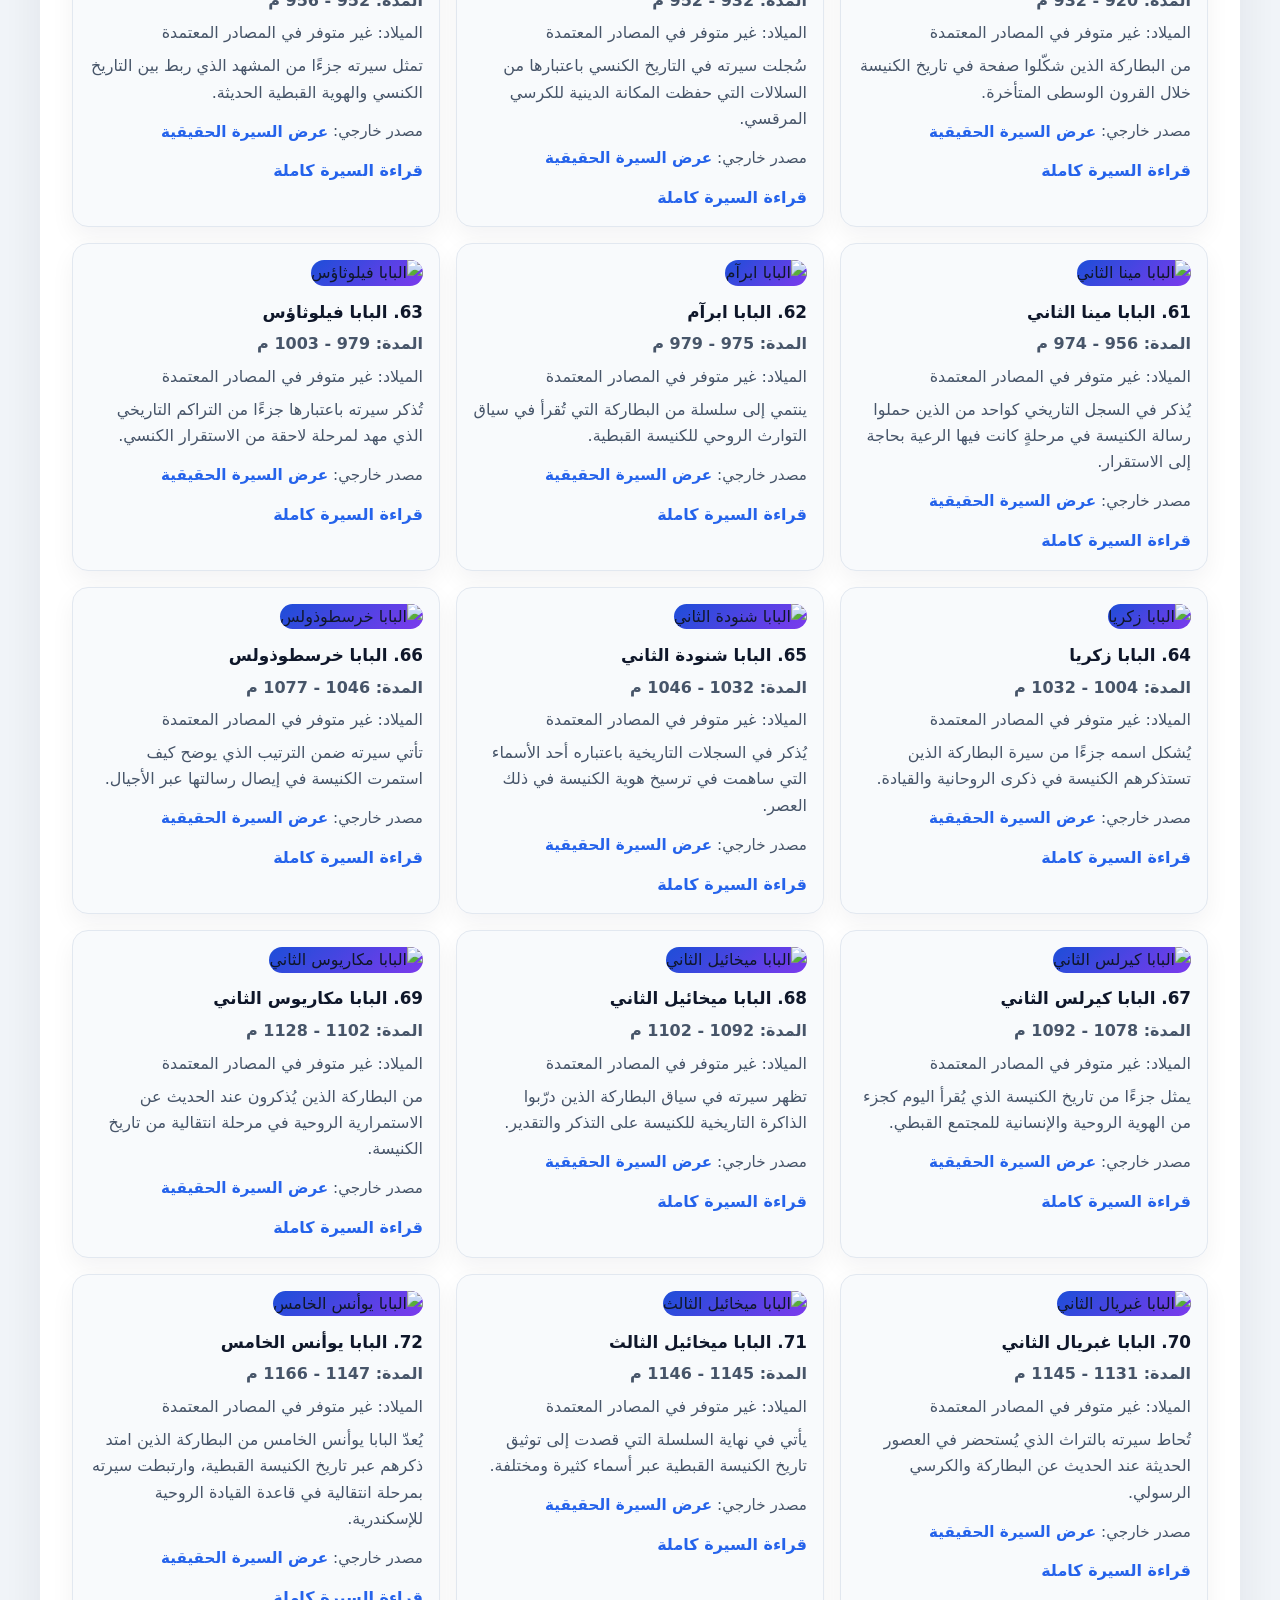
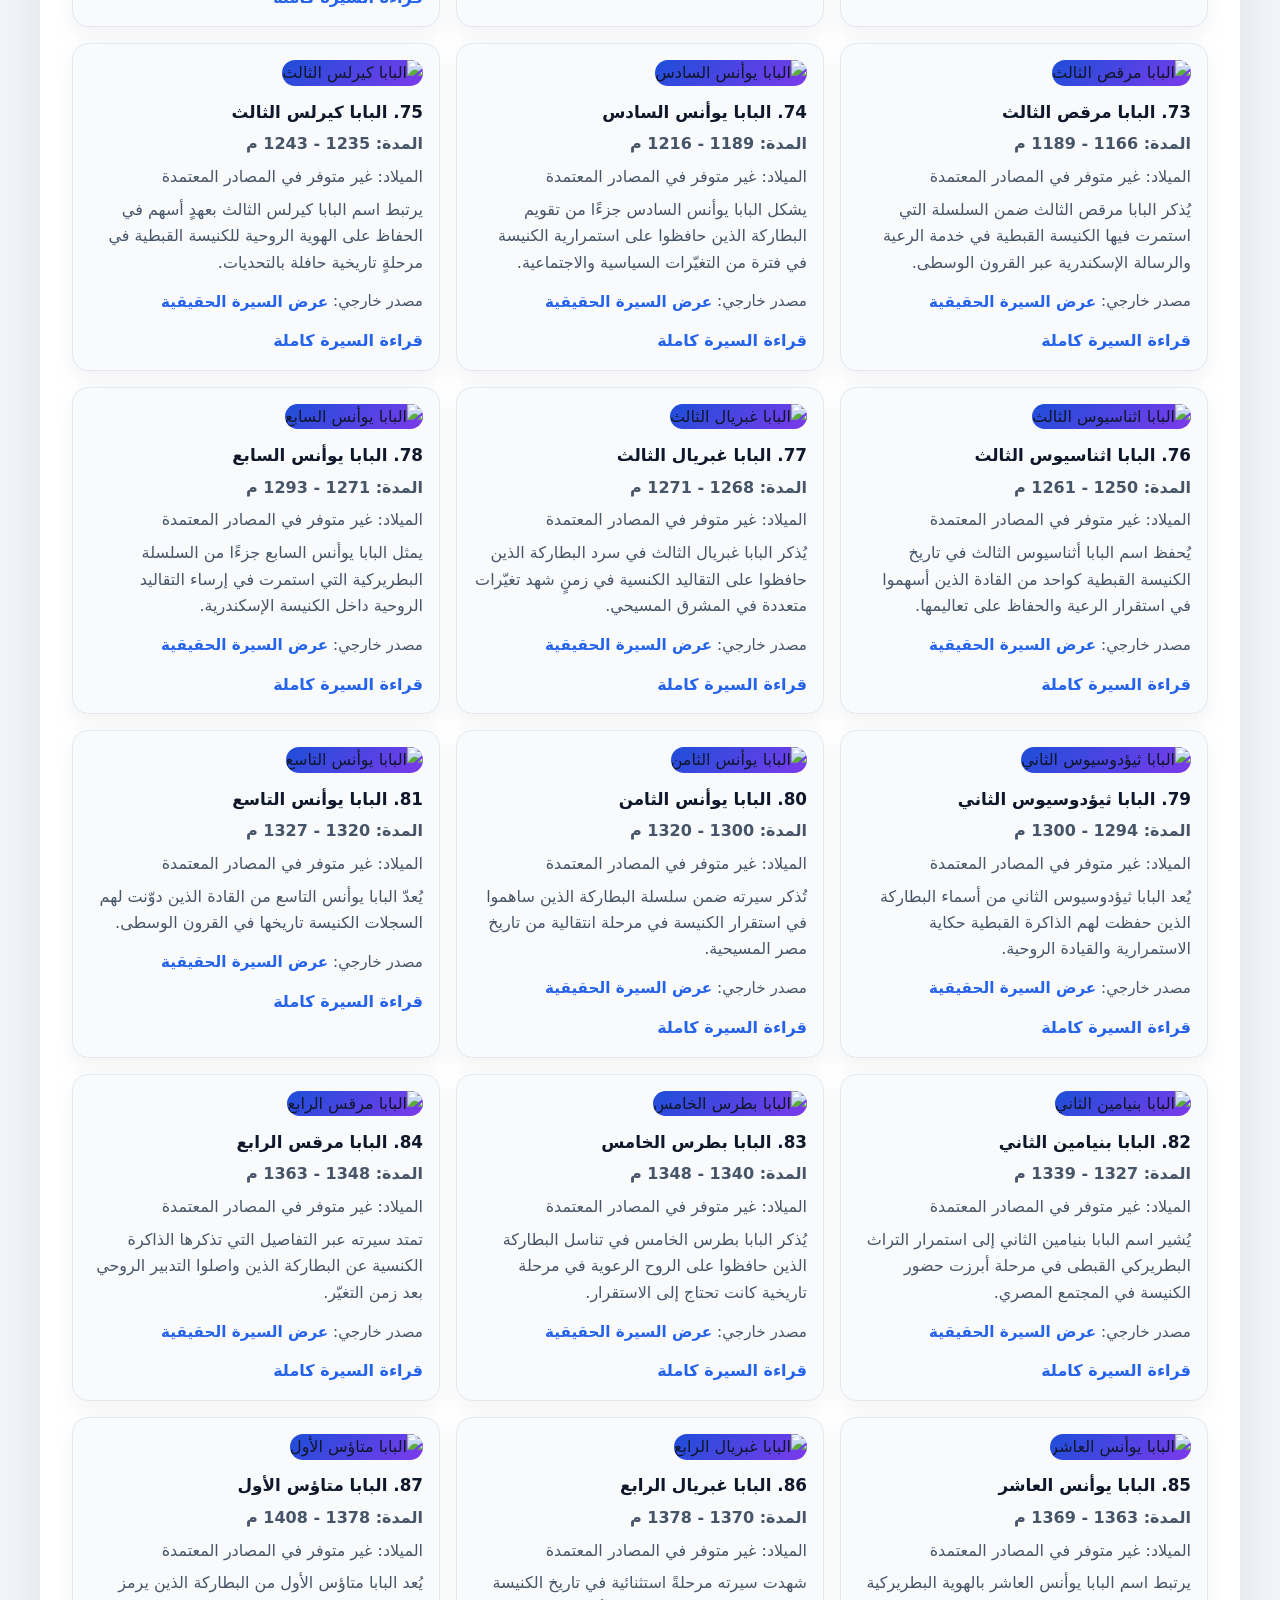
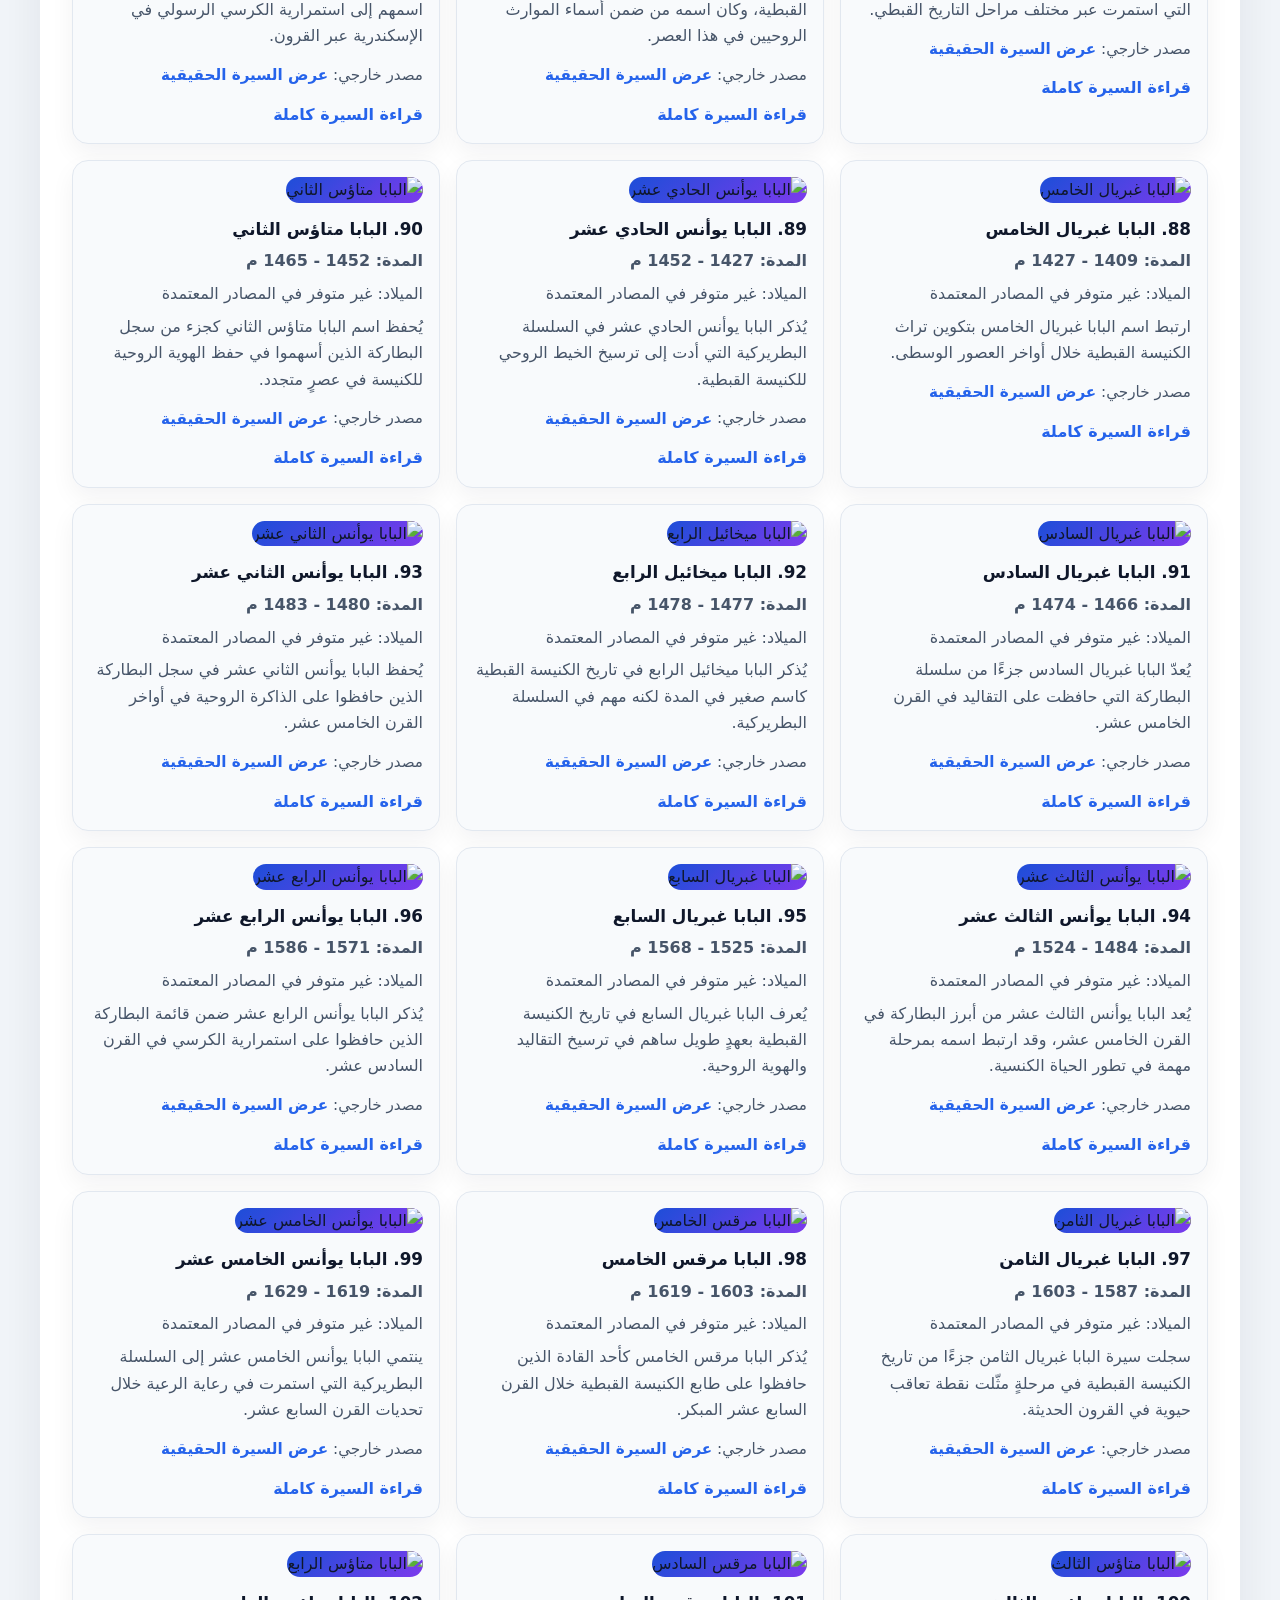
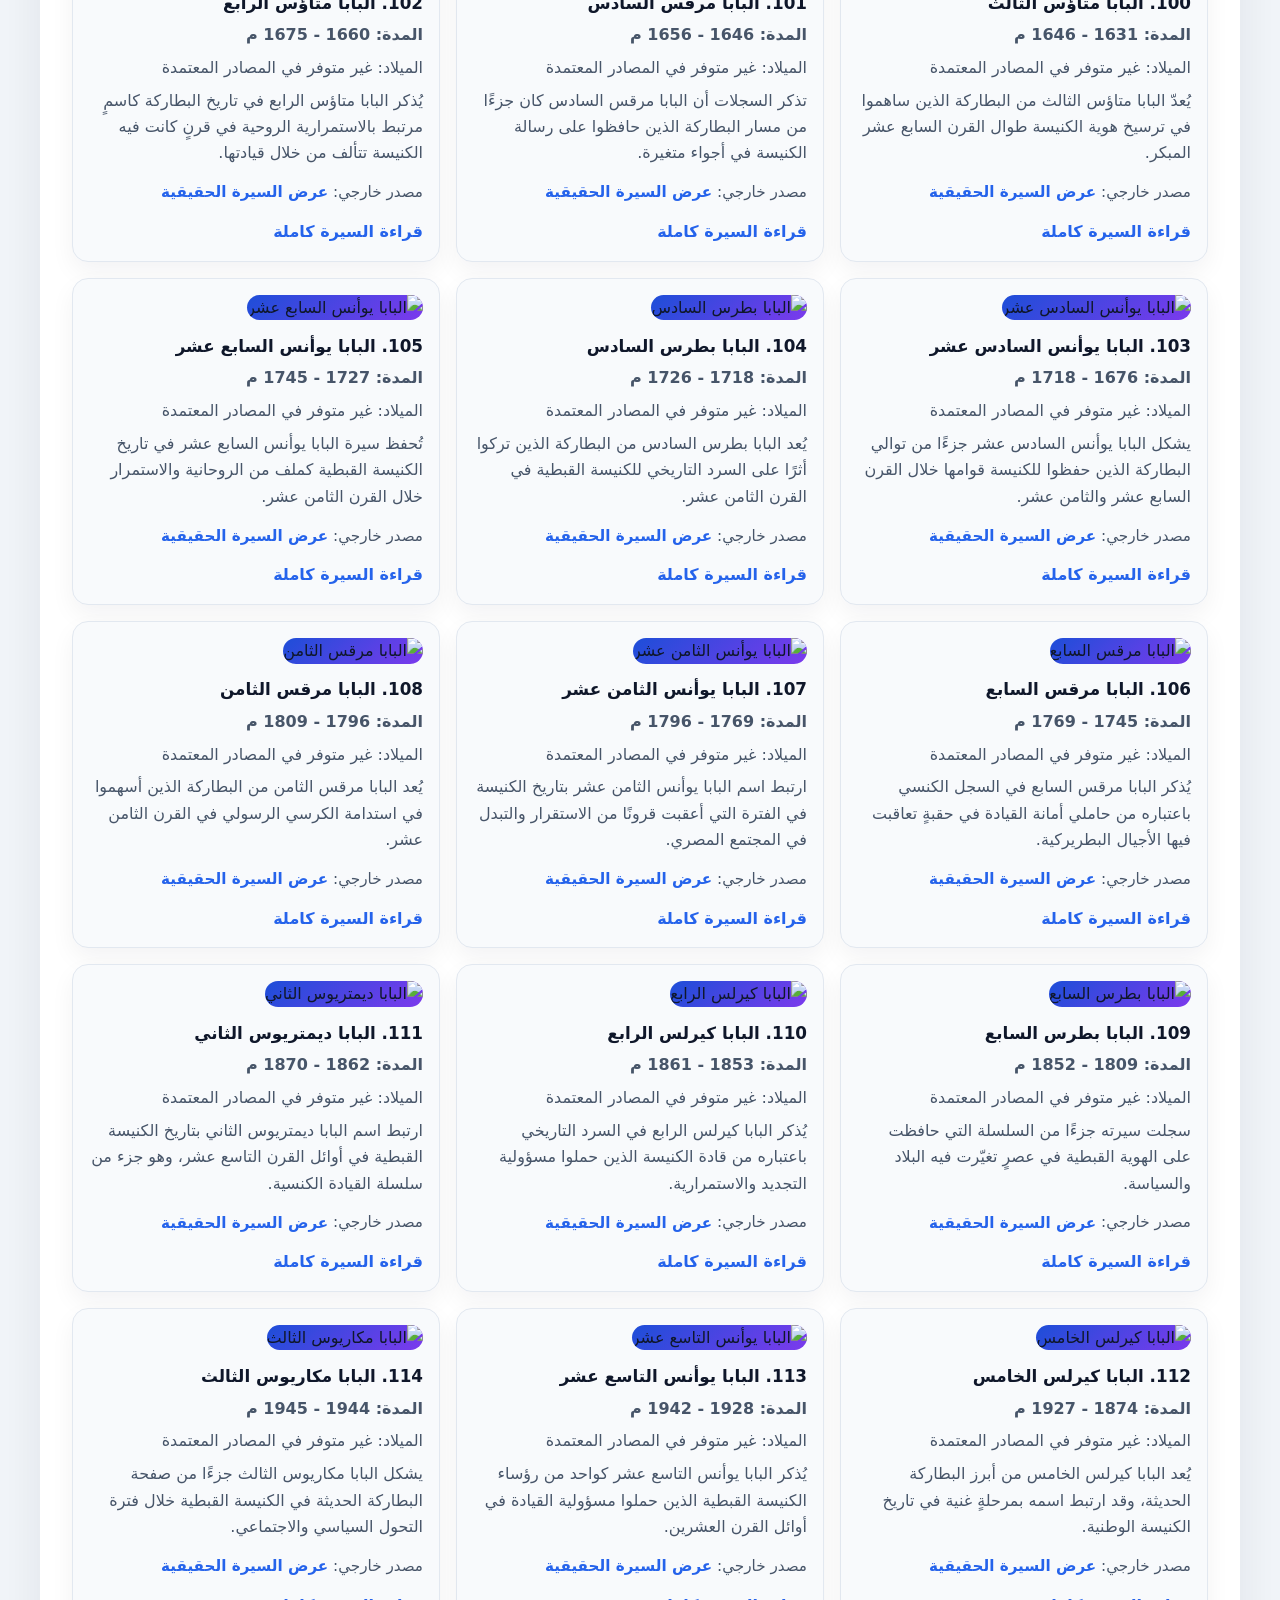
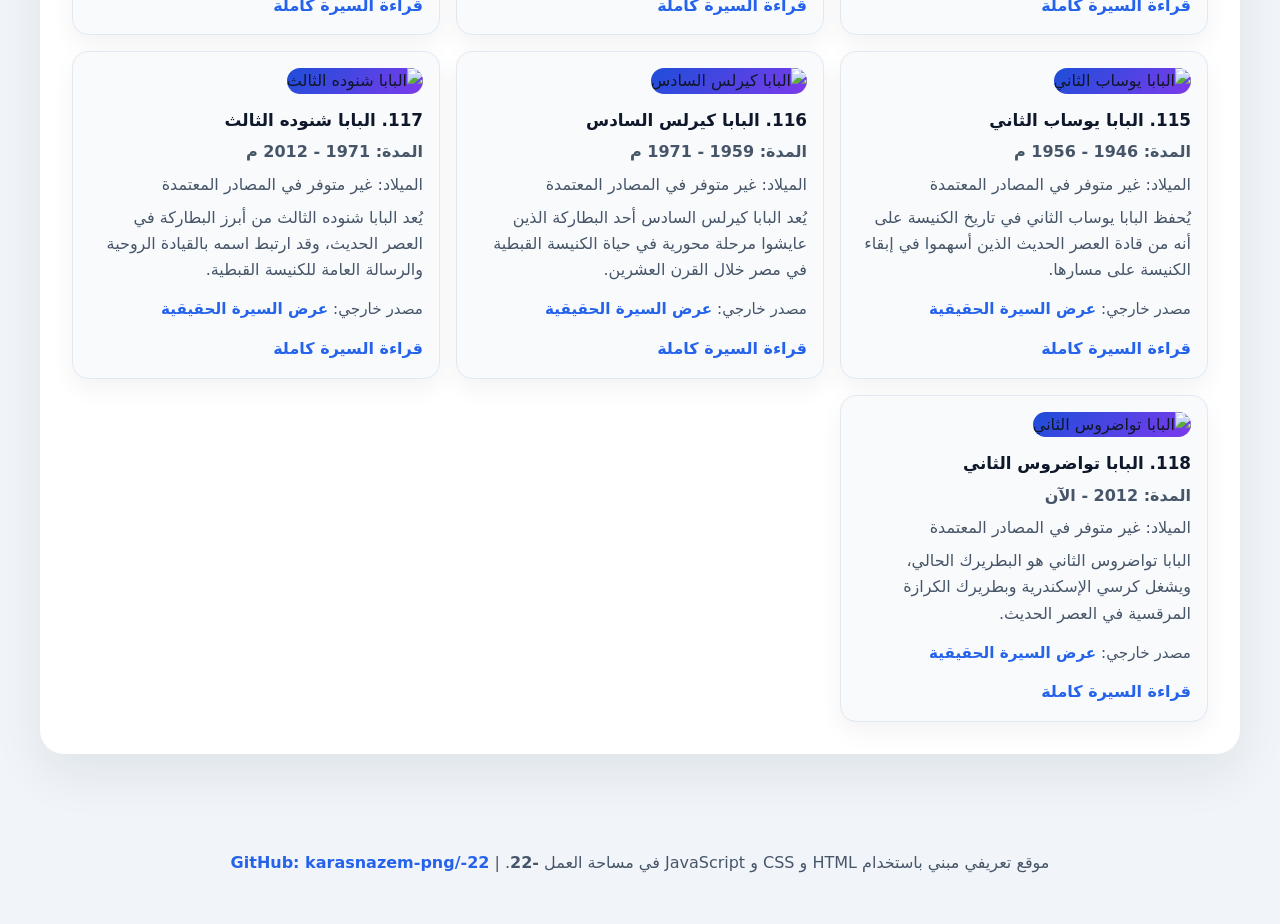
==== commit b46df846: "Fix full patriarch count" ====
--- a/index.html
+++ b/index.html
@@ -83,7 +83,7 @@
     <p>موقع تعريفي مبني باستخدام HTML و CSS و JavaScript في مساحة العمل <strong>-22</strong>. | <a href="https://github.com/karasnazem-png/-22" target="_blank" rel="noopener">GitHub: karasnazem-png/-22</a></p>
   </footer>
 
-  <script src="pope-data.js"></script>
-  <script src="script.js"></script>
+  <script src="pope-data.js?v=20260820-118"></script>
+  <script src="script.js?v=20260820-118"></script>
 </body>
 </html>
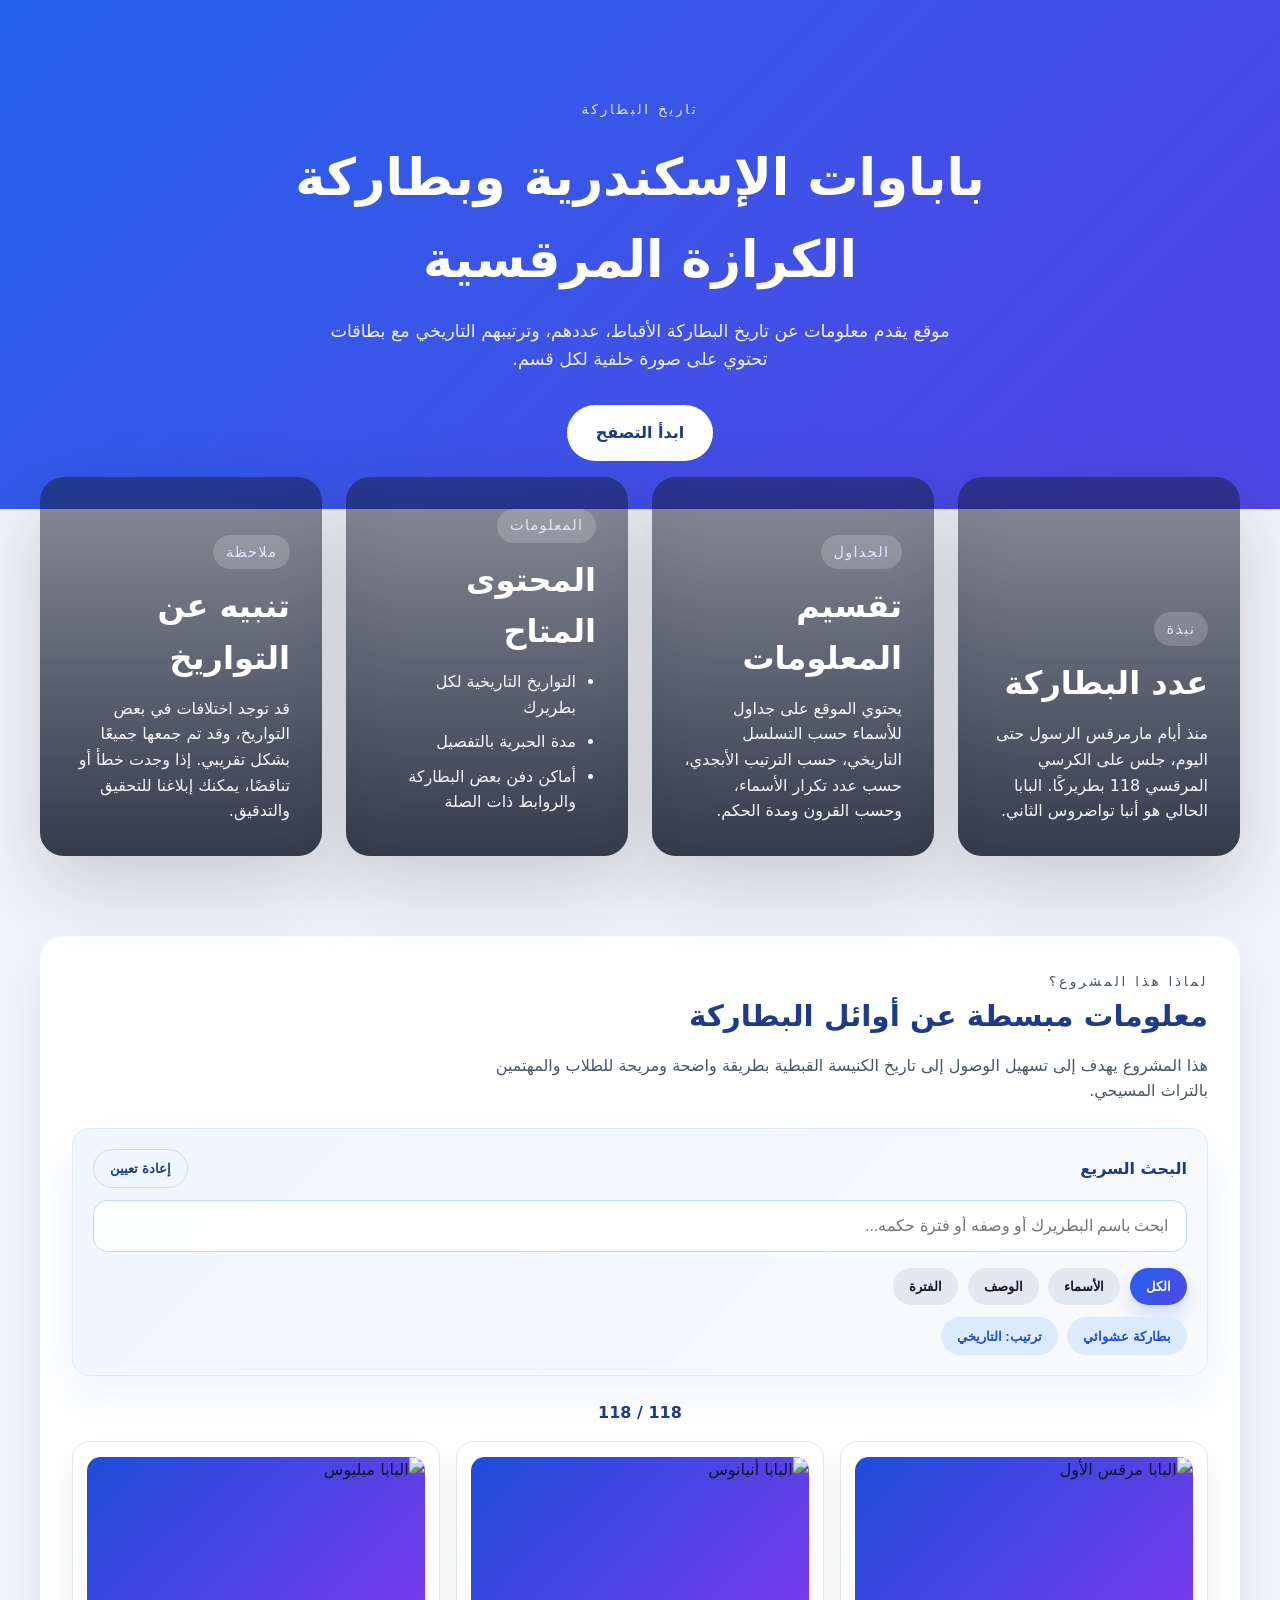
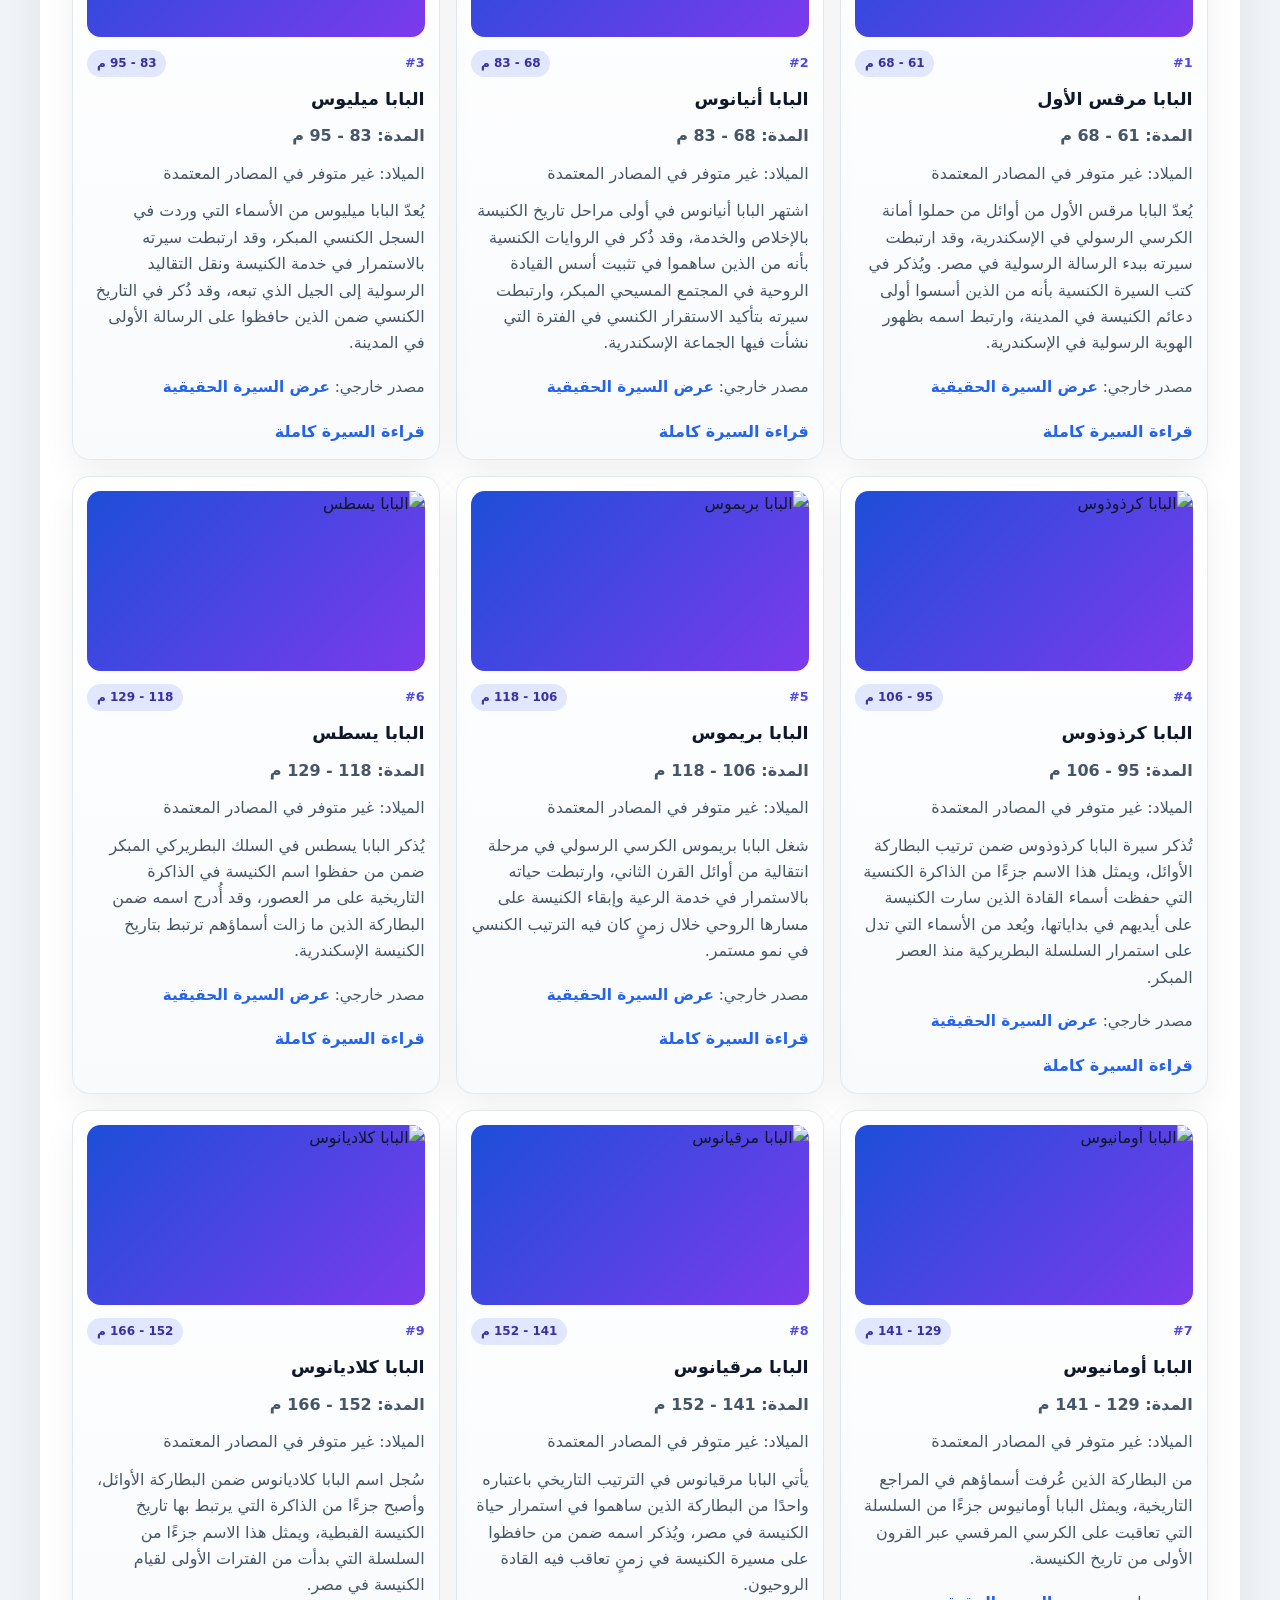
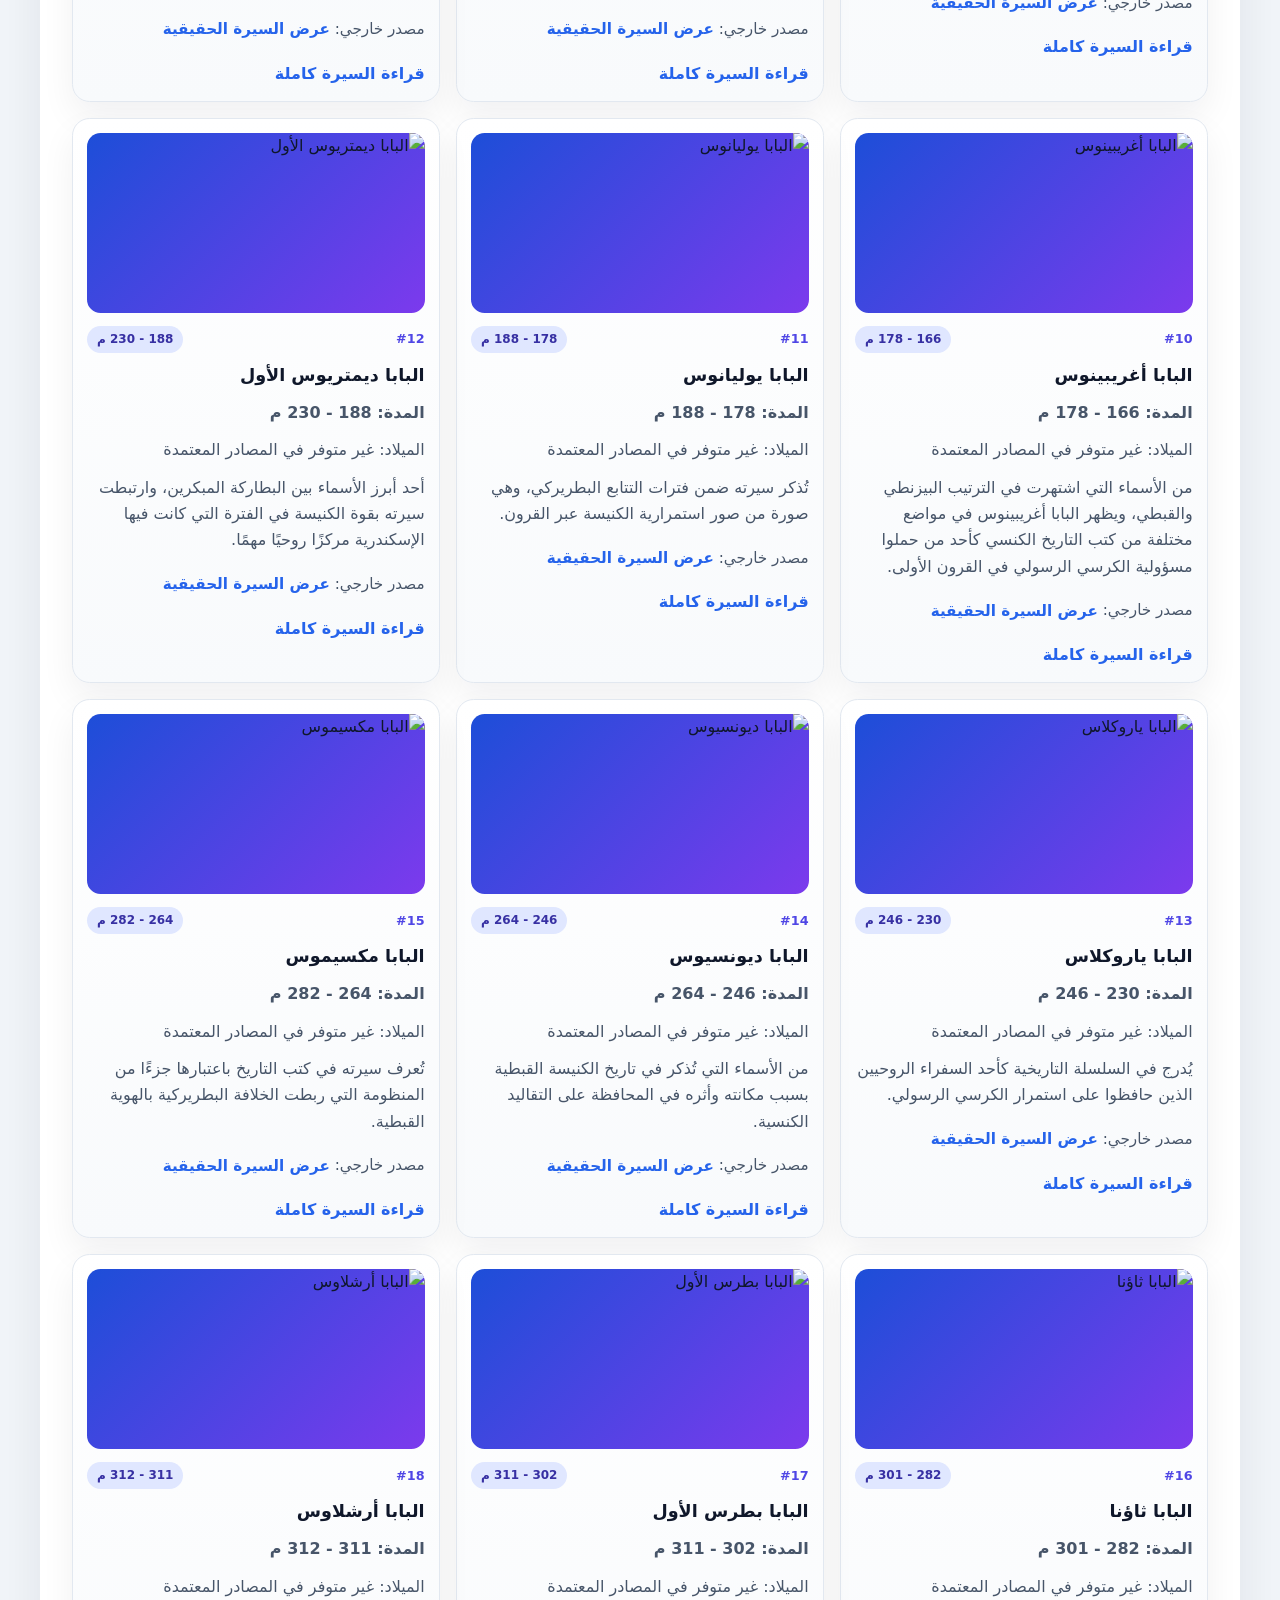
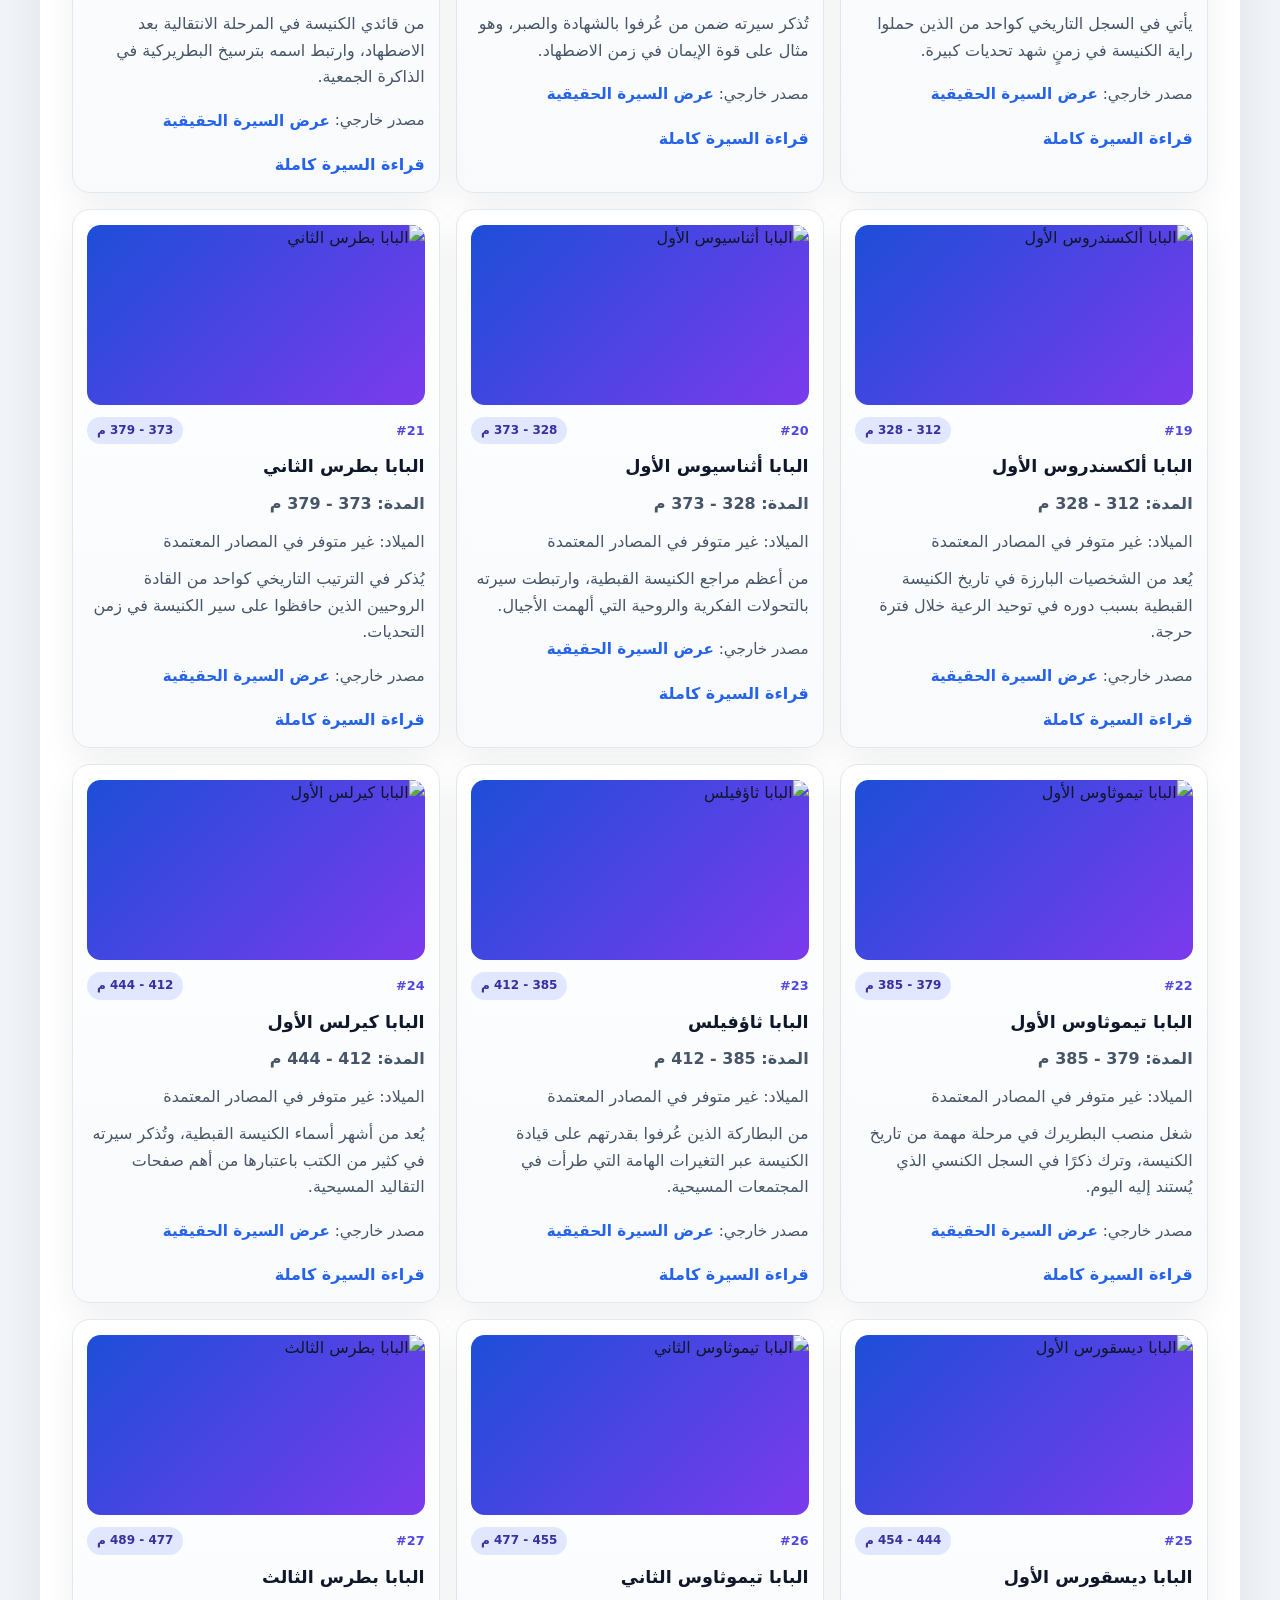
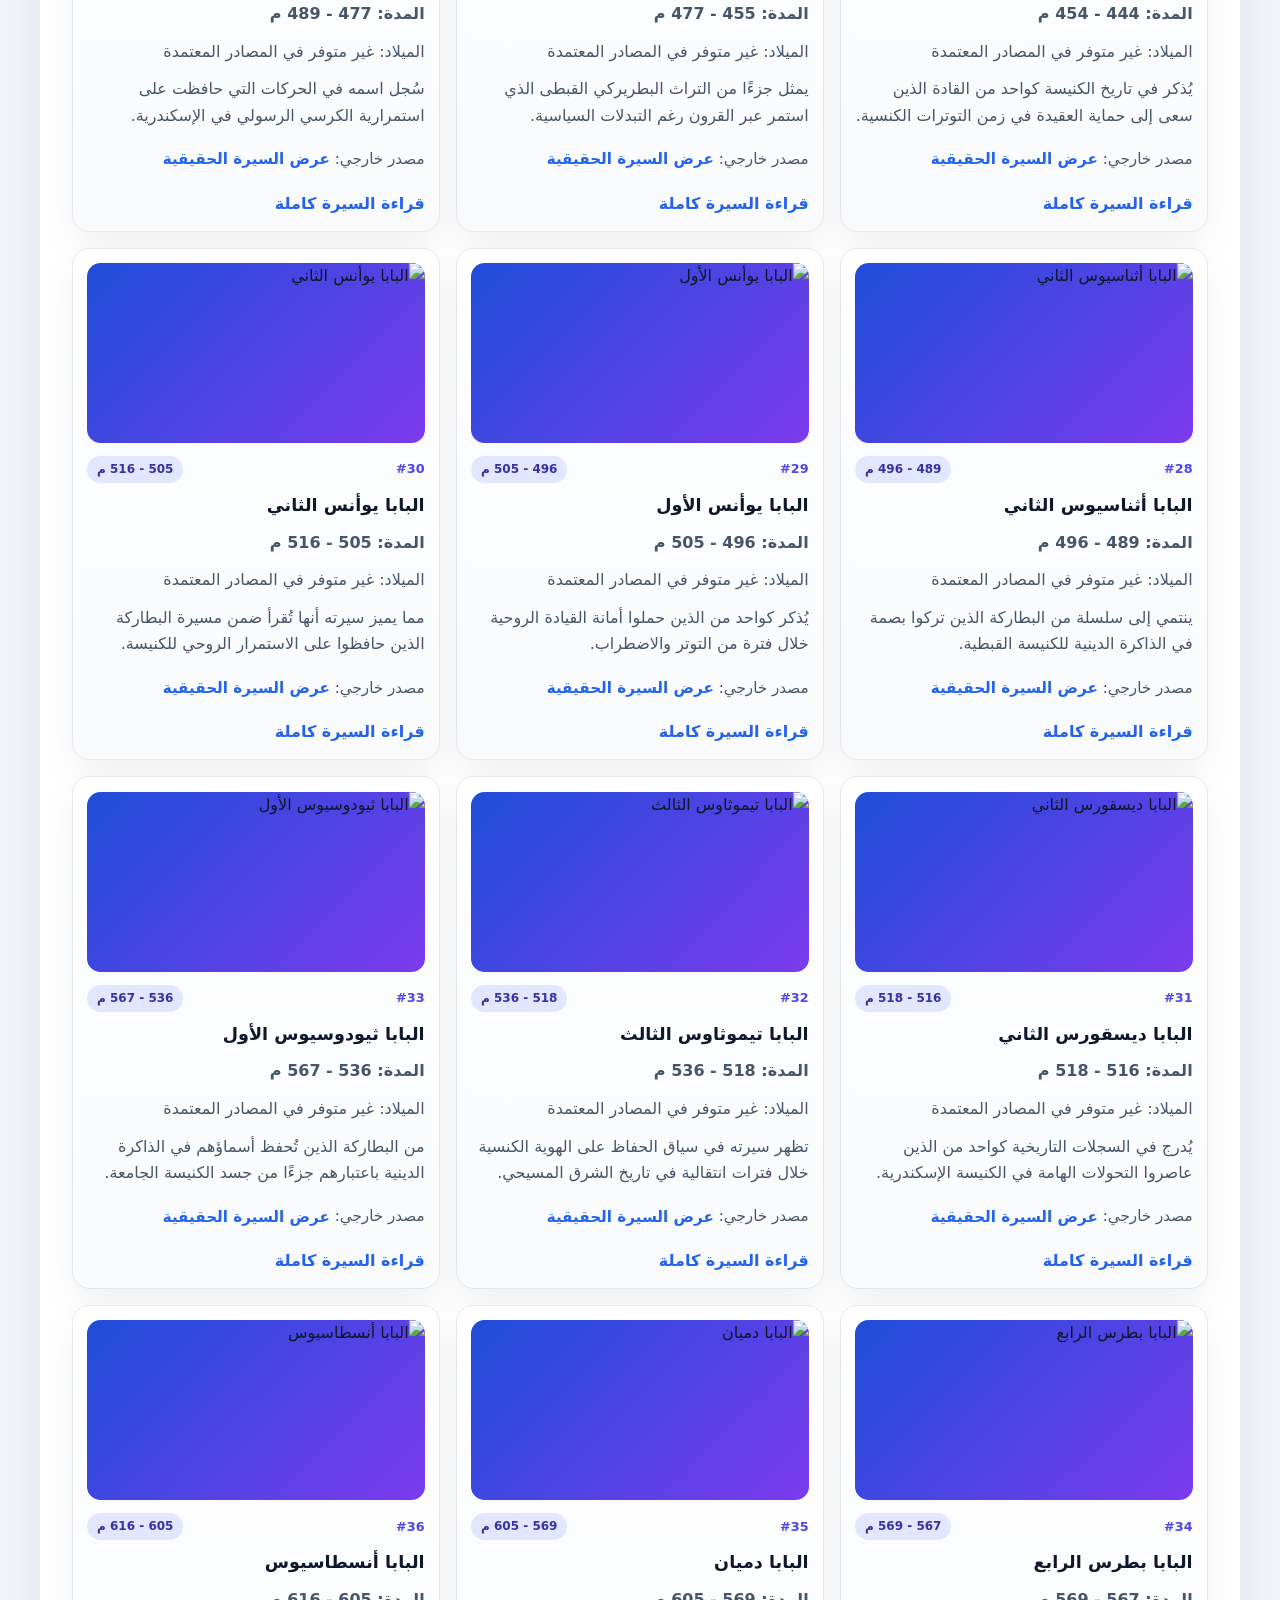
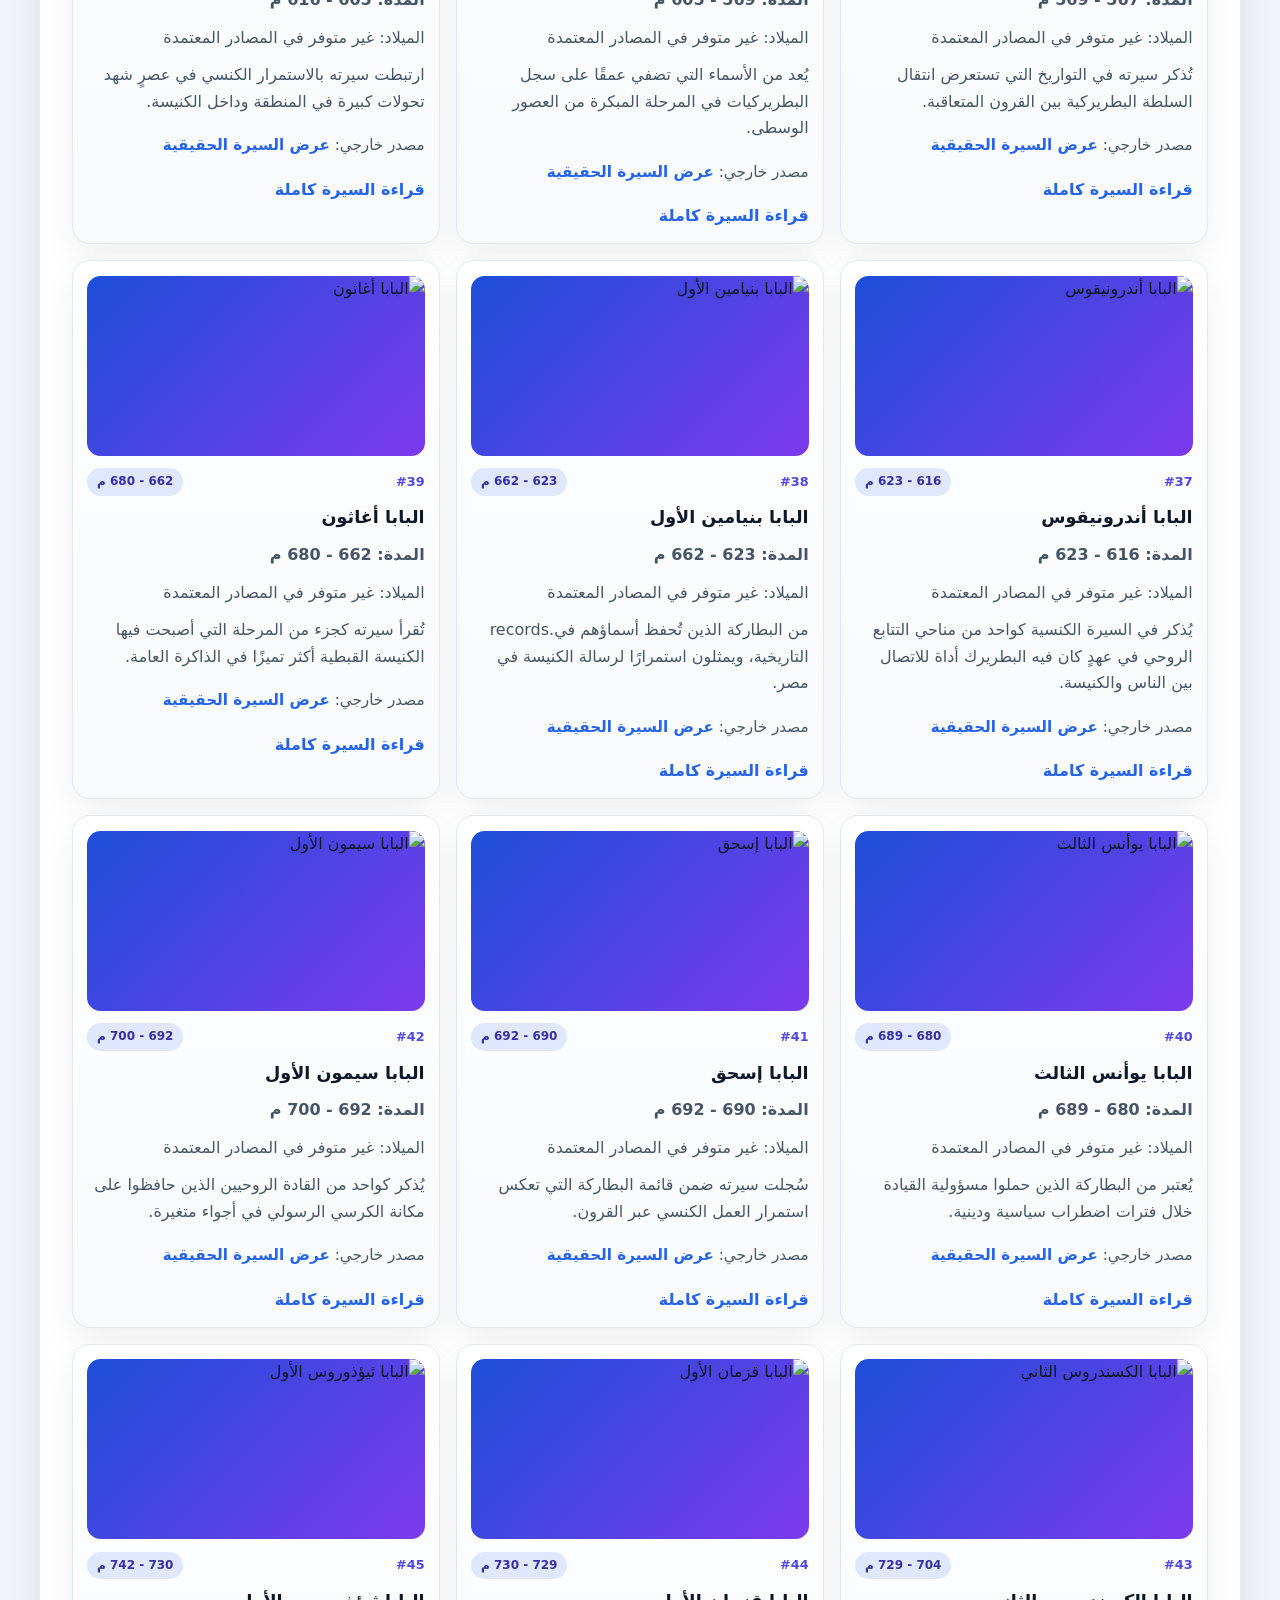
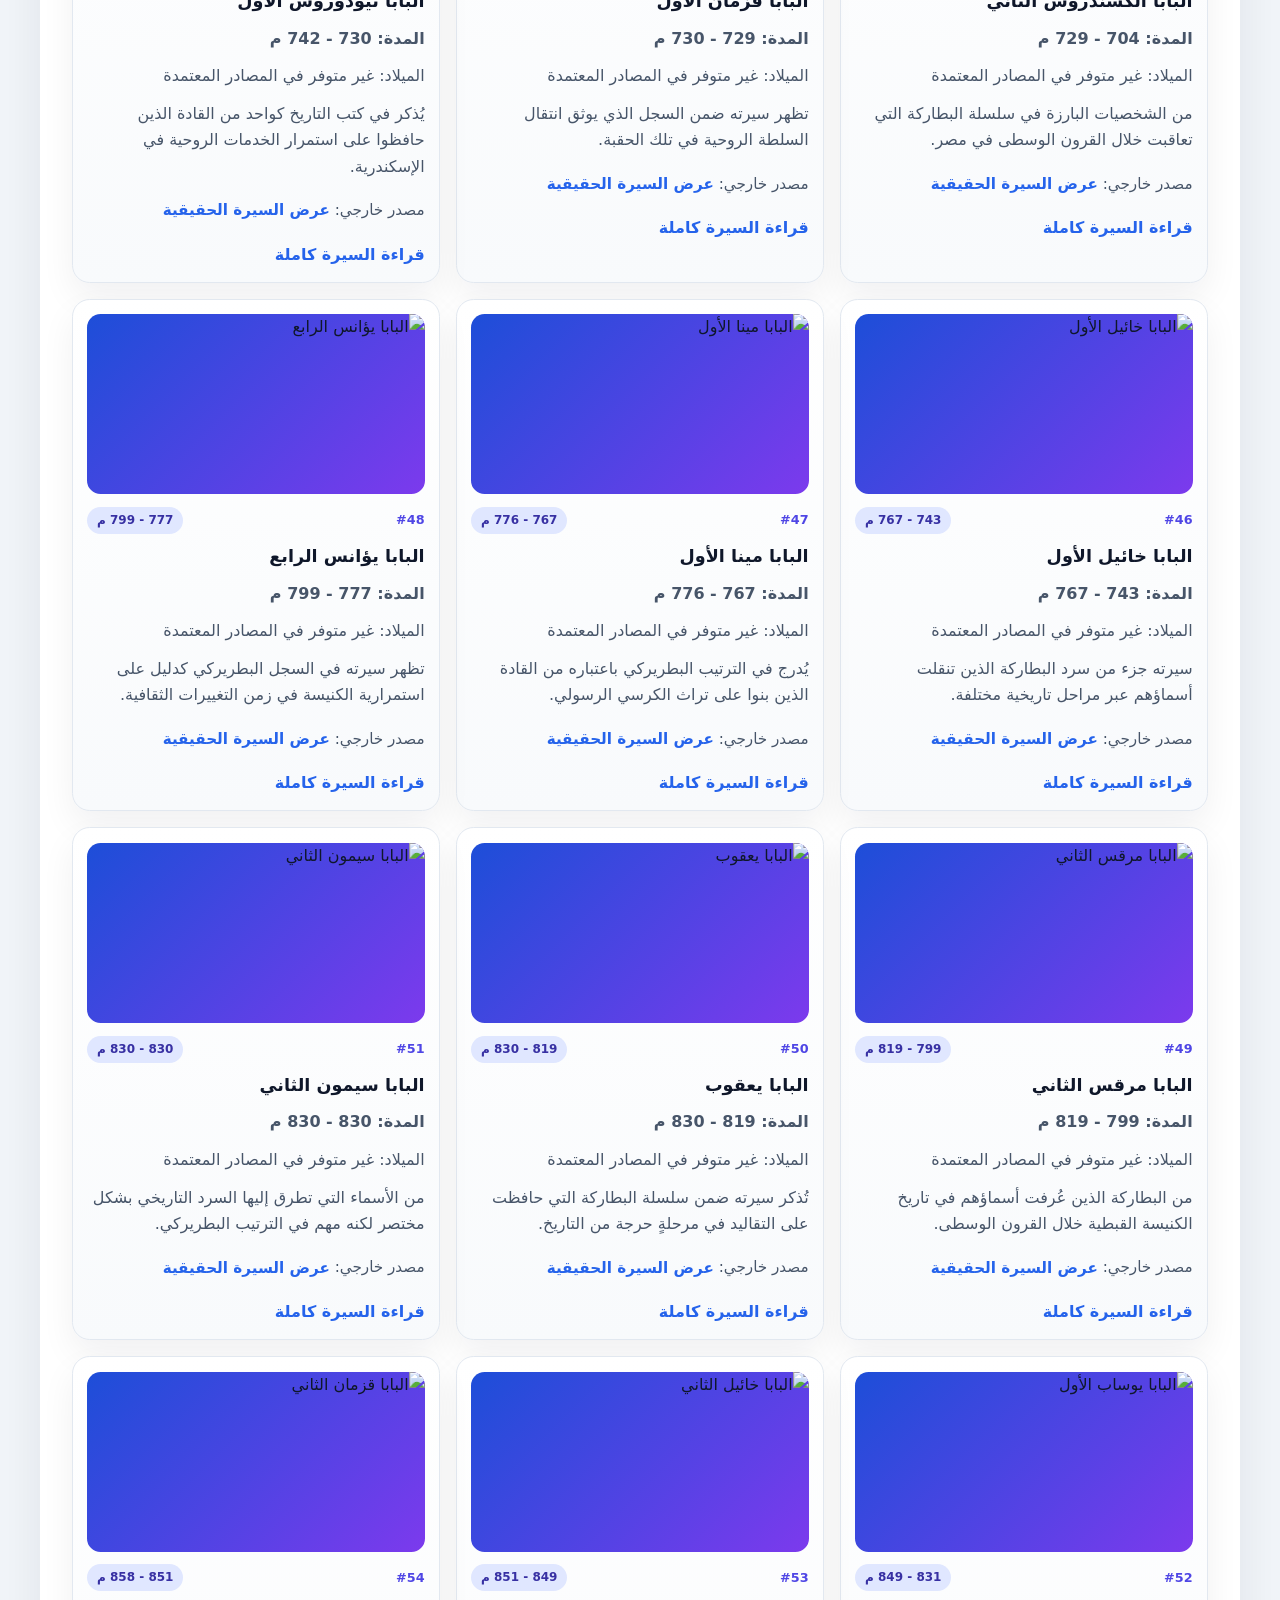
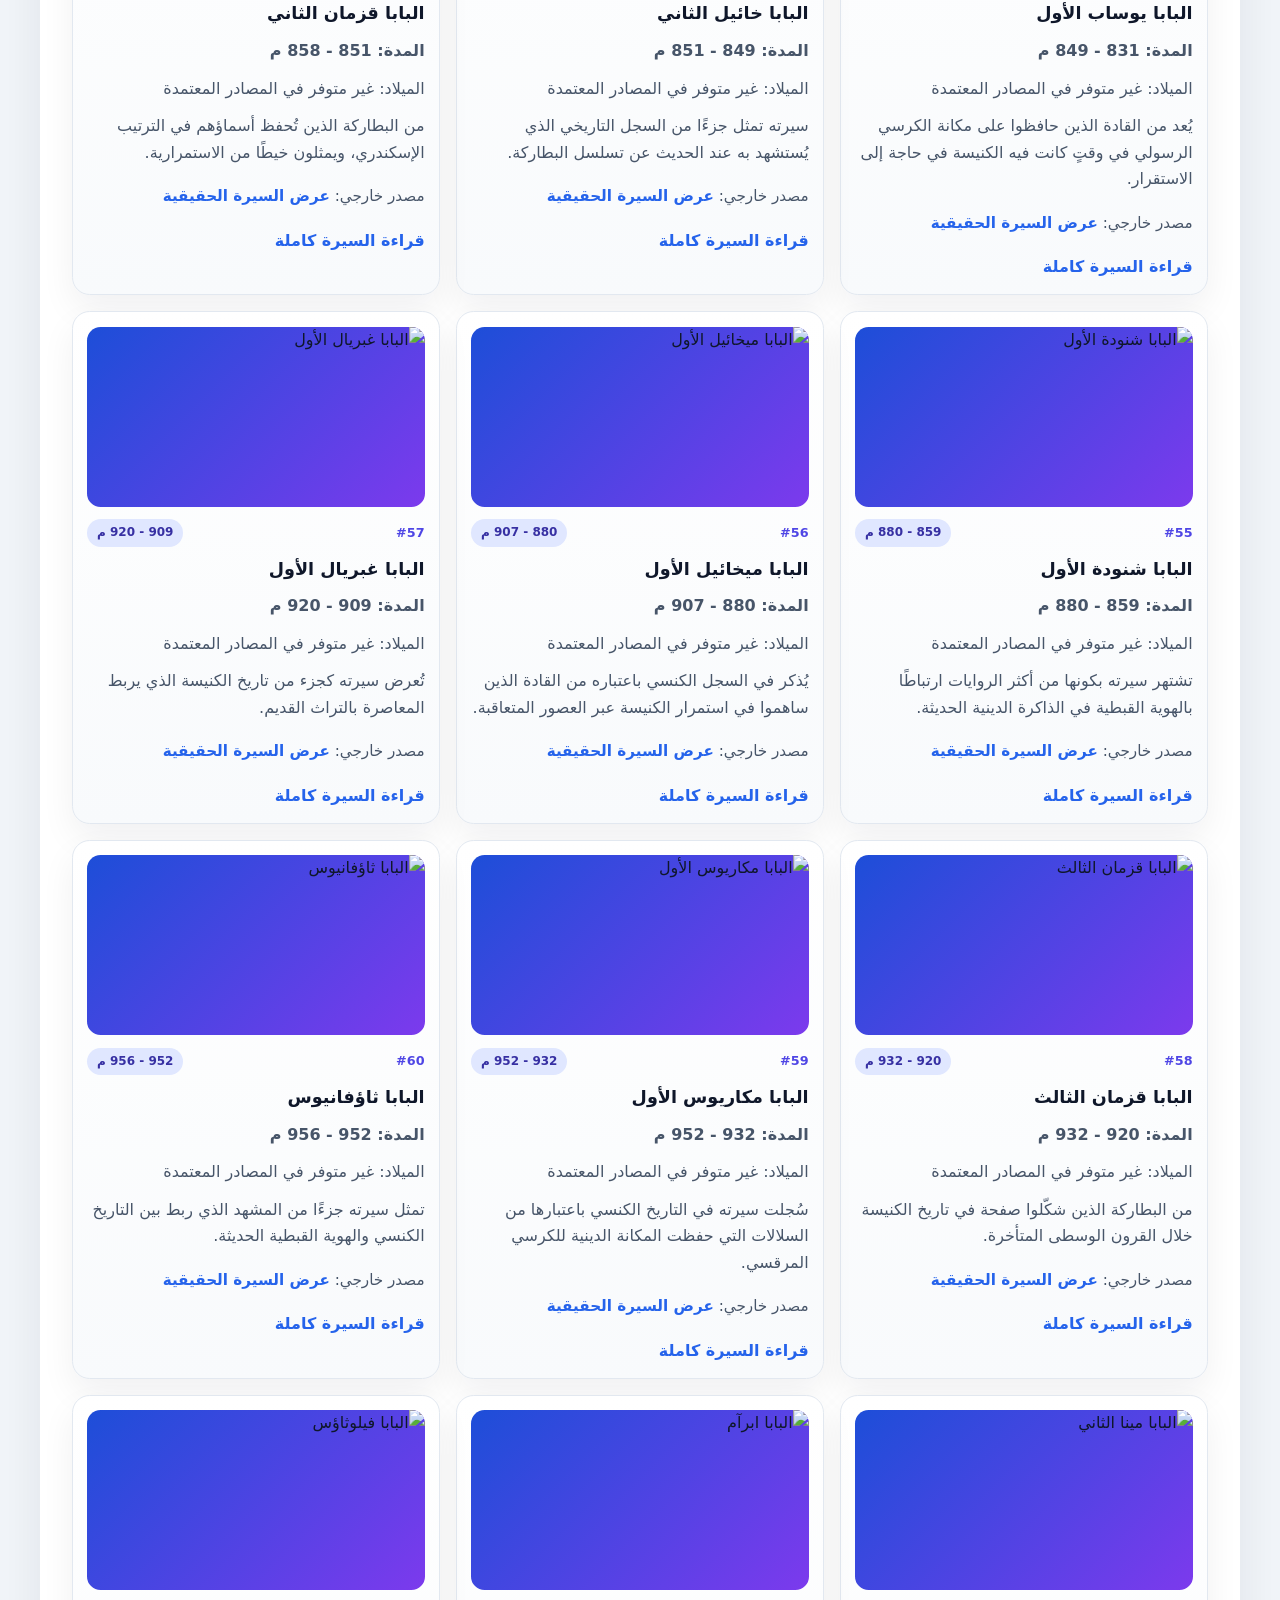
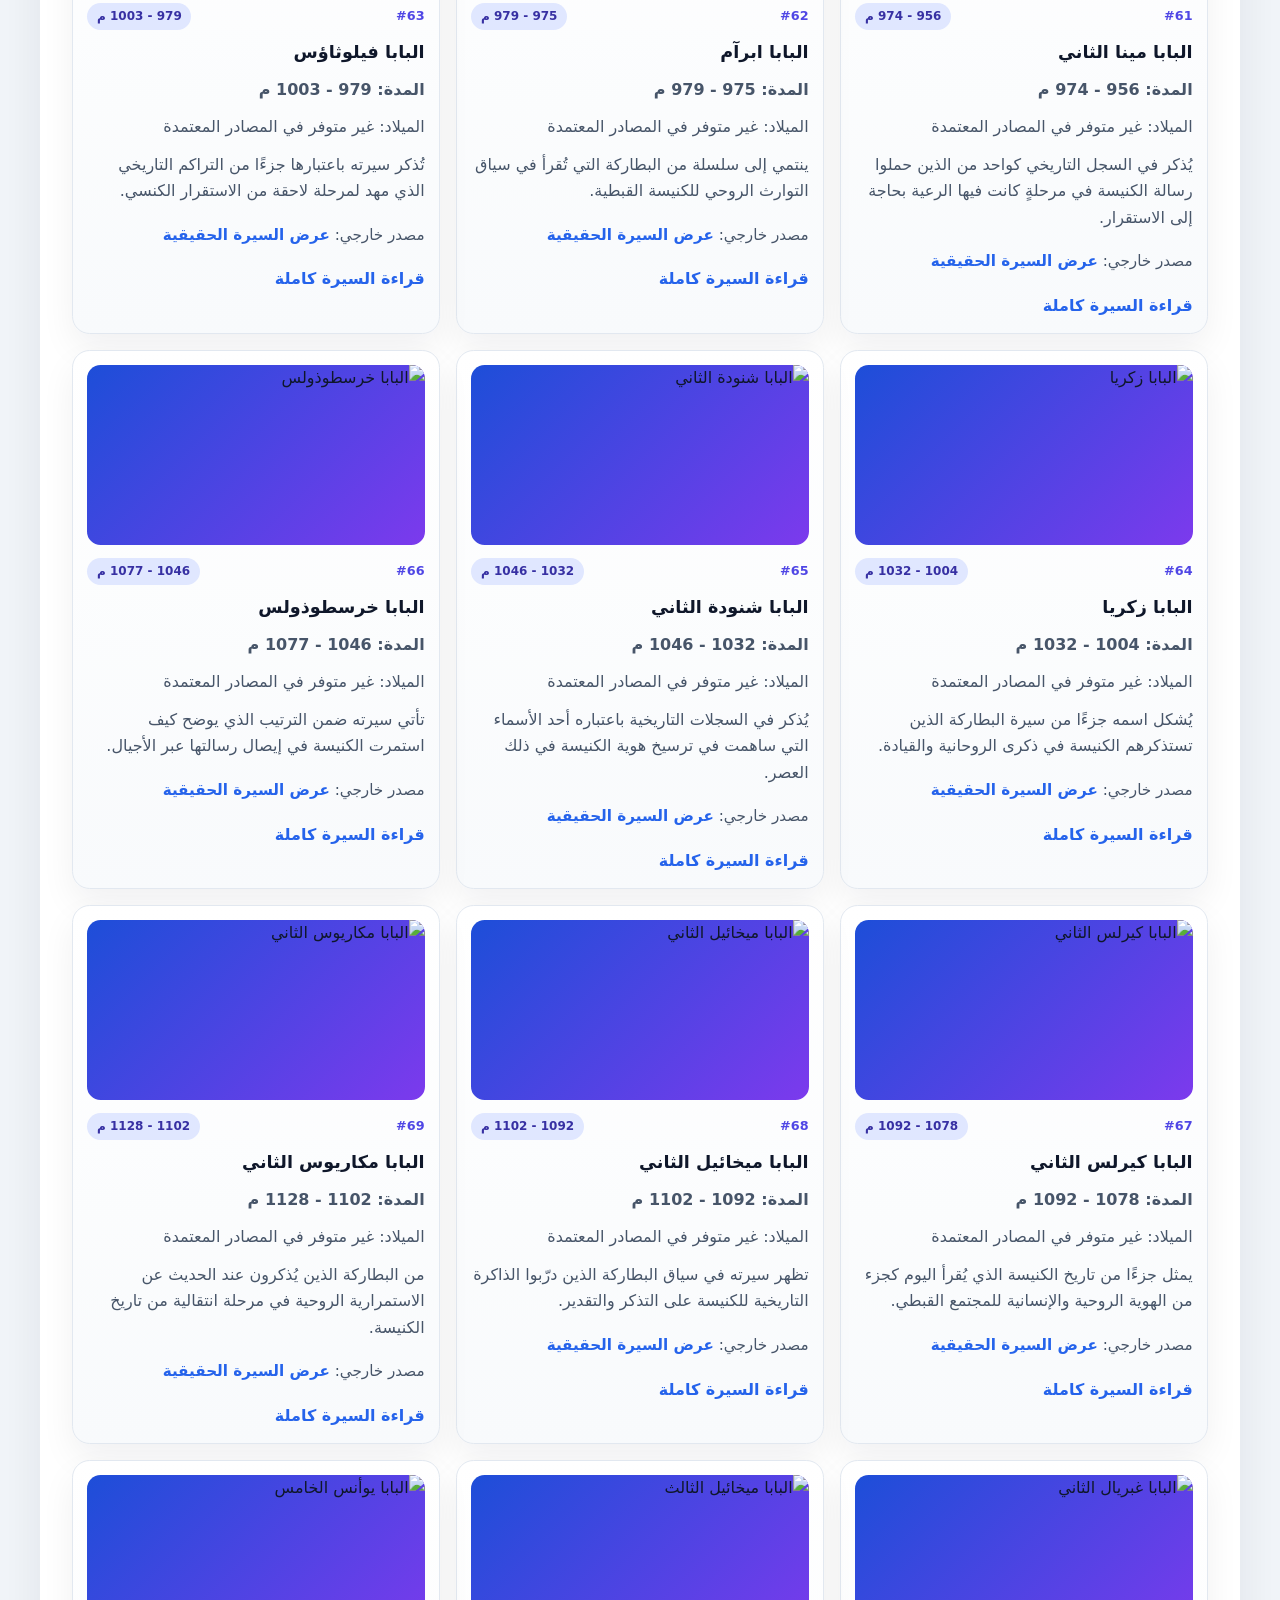
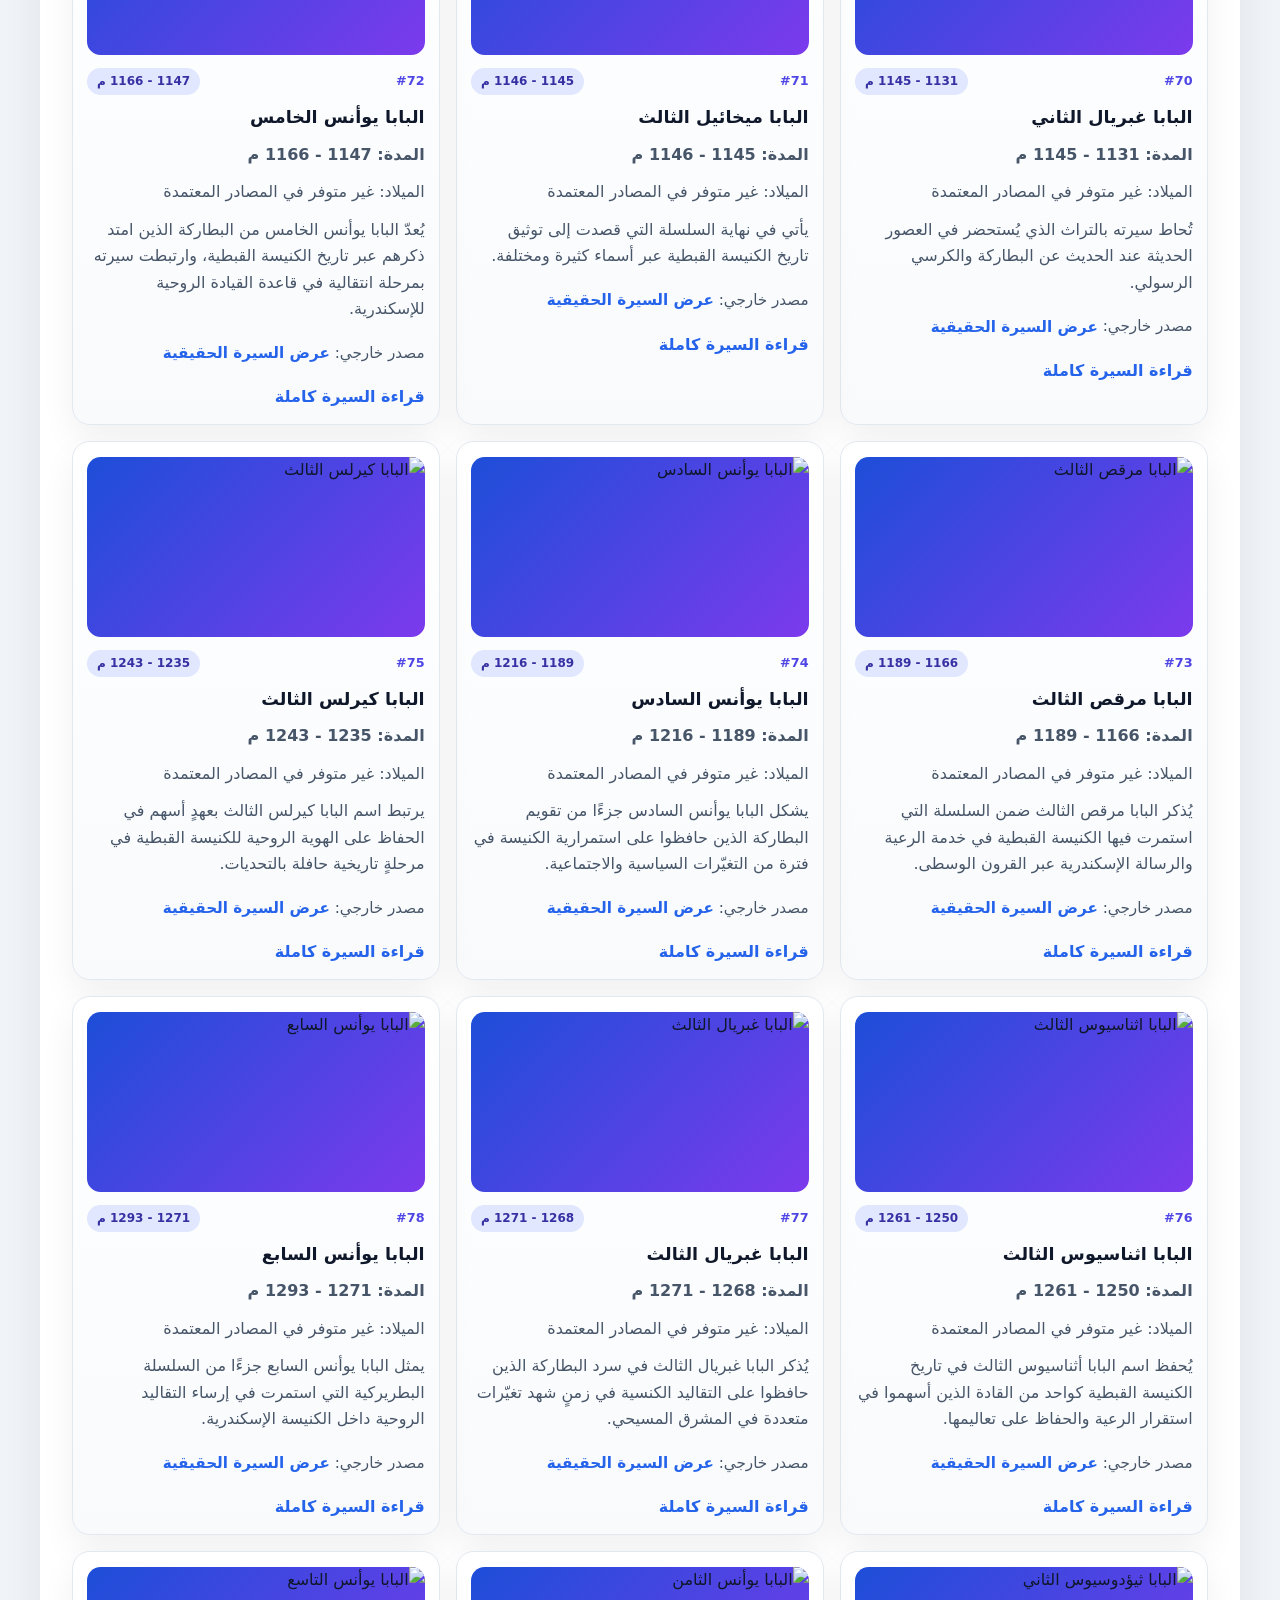
==== commit 08d534d9: "Enhance search and UI" ====
--- a/index.html
+++ b/index.html
@@ -66,9 +66,27 @@
         <p>هذا المشروع يهدف إلى تسهيل الوصول إلى تاريخ الكنيسة القبطية بطريقة واضحة ومريحة للطلاب والمهتمين بالتراث المسيحي.</p>
       </div>
 
-      <div class="search-bar">
-        <label for="searchInput">ابحث عن بطريرك</label>
-        <input id="searchInput" class="search-input" type="search" placeholder="اكتب اسم البابا أو رقم التسلسل..." />
+      <div class="search-panel">
+        <div class="search-header">
+          <label for="searchInput">البحث السريع</label>
+          <button id="resetFilters" class="ghost-button" type="button">إعادة تعيين</button>
+        </div>
+
+        <div class="search-bar">
+          <input id="searchInput" class="search-input" type="search" placeholder="ابحث باسم البطريرك أو وصفه أو فترة حكمه..." />
+        </div>
+
+        <div class="filter-buttons" aria-label="نوع البحث">
+          <button class="filter-button is-active" data-mode="all" type="button">الكل</button>
+          <button class="filter-button" data-mode="name" type="button">الأسماء</button>
+          <button class="filter-button" data-mode="story" type="button">الوصف</button>
+          <button class="filter-button" data-mode="reign" type="button">الفترة</button>
+        </div>
+
+        <div class="utility-buttons">
+          <button id="randomPope" class="secondary-button" type="button">بطاركة عشوائي</button>
+          <button id="sortToggle" class="secondary-button" type="button">ترتيب: التاريخي</button>
+        </div>
       </div>
 
       <div class="list-status">
--- a/styles.css
+++ b/styles.css
@@ -231,6 +231,28 @@
   gap: 1rem;
 }
 
+.search-panel {
+  margin-bottom: 1.5rem;
+  padding: 1.25rem;
+  border: 1px solid #dbeafe;
+  border-radius: 1.1rem;
+  background: linear-gradient(135deg, #eff6ff 0%, #f8fafc 100%);
+  box-shadow: 0 18px 45px rgba(37, 99, 235, 0.08);
+}
+
+.search-header {
+  display: flex;
+  align-items: center;
+  justify-content: space-between;
+  gap: 0.75rem;
+  margin-bottom: 0.75rem;
+}
+
+.search-header label {
+  font-weight: 800;
+  color: #1e3a8a;
+}
+
 .search-bar {
   display: flex;
   flex-direction: column;
@@ -240,11 +262,60 @@
 
 .search-input {
   width: 100%;
-  padding: 0.95rem 1rem;
-  border: 1px solid #cbd5e1;
-  border-radius: 0.85rem;
+  padding: 1rem 1.1rem;
+  border: 1px solid #bfdbfe;
+  border-radius: 0.9rem;
   font-size: 1rem;
   color: #0f172a;
+  background: rgba(255, 255, 255, 0.9);
+  box-shadow: inset 0 1px 2px rgba(15, 23, 42, 0.04);
+}
+
+.filter-buttons,
+.utility-buttons {
+  display: flex;
+  flex-wrap: wrap;
+  gap: 0.6rem;
+  margin-top: 0.75rem;
+}
+
+.filter-button,
+.secondary-button,
+.ghost-button {
+  border: none;
+  border-radius: 999px;
+  padding: 0.7rem 1rem;
+  font-weight: 700;
+  cursor: pointer;
+  transition: all 0.2s ease;
+}
+
+.filter-button {
+  background: #e2e8f0;
+  color: #0f172a;
+}
+
+.filter-button.is-active {
+  background: linear-gradient(135deg, #2563eb, #4f46e5);
+  color: white;
+  box-shadow: 0 10px 20px rgba(37, 99, 235, 0.2);
+}
+
+.secondary-button {
+  background: #dbeafe;
+  color: #1d4ed8;
+}
+
+.ghost-button {
+  background: transparent;
+  color: #1e3a8a;
+  border: 1px solid #bfdbfe;
+}
+
+.filter-button:hover,
+.secondary-button:hover,
+.ghost-button:hover {
+  transform: translateY(-1px);
 }
 
 .list-status {
@@ -269,11 +340,19 @@
 }
 
 .pope-card {
-  padding: 1rem;
-  border-radius: 1rem;
-  background: #f8fafc;
+  display: flex;
+  flex-direction: column;
+  padding: 0.9rem;
+  border-radius: 1.1rem;
+  background: linear-gradient(180deg, #ffffff 0%, #f8fafc 100%);
   border: 1px solid #e2e8f0;
-  box-shadow: 0 10px 25px rgba(15, 23, 42, 0.05);
+  box-shadow: 0 15px 35px rgba(15, 23, 42, 0.06);
+  transition: transform 0.2s ease, box-shadow 0.2s ease;
+}
+
+.pope-card:hover {
+  transform: translateY(-3px);
+  box-shadow: 0 20px 40px rgba(37, 99, 235, 0.12);
 }
 
 .pope-card img {
@@ -285,10 +364,40 @@
   background: linear-gradient(135deg, #1d4ed8, #7c3aed);
 }
 
+.pope-card-body {
+  display: flex;
+  flex-direction: column;
+  gap: 0.3rem;
+}
+
+.pope-card-top {
+  display: flex;
+  align-items: center;
+  justify-content: space-between;
+  gap: 0.5rem;
+  margin-bottom: 0.2rem;
+}
+
+.pope-number {
+  font-size: 0.8rem;
+  font-weight: 800;
+  color: #4f46e5;
+}
+
+.pope-tag {
+  display: inline-flex;
+  padding: 0.25rem 0.6rem;
+  border-radius: 999px;
+  background: #e0e7ff;
+  color: #3730a3;
+  font-size: 0.75rem;
+  font-weight: 700;
+}
+
 .pope-card h3 {
   margin: 0 0 0.35rem;
   color: #0f172a;
-  font-size: 1.05rem;
+  font-size: 1.1rem;
 }
 
 .pope-card p {
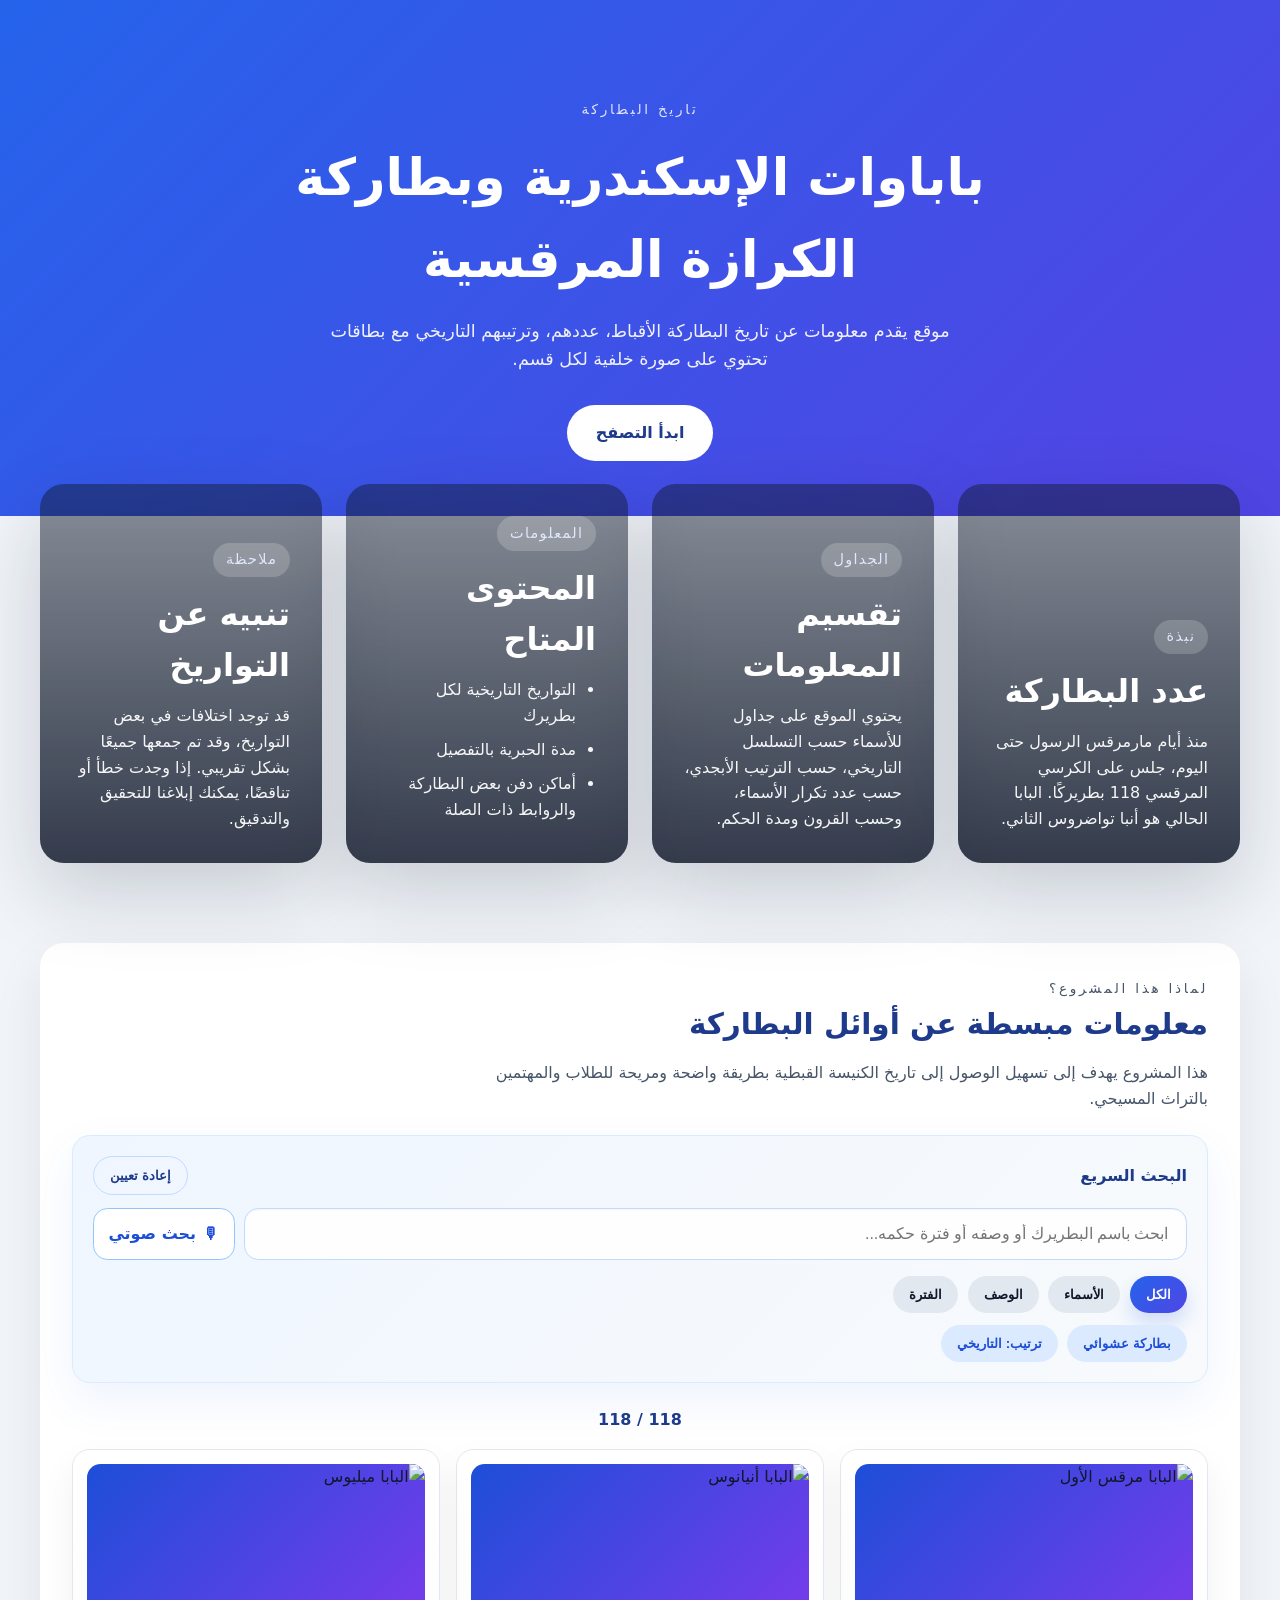
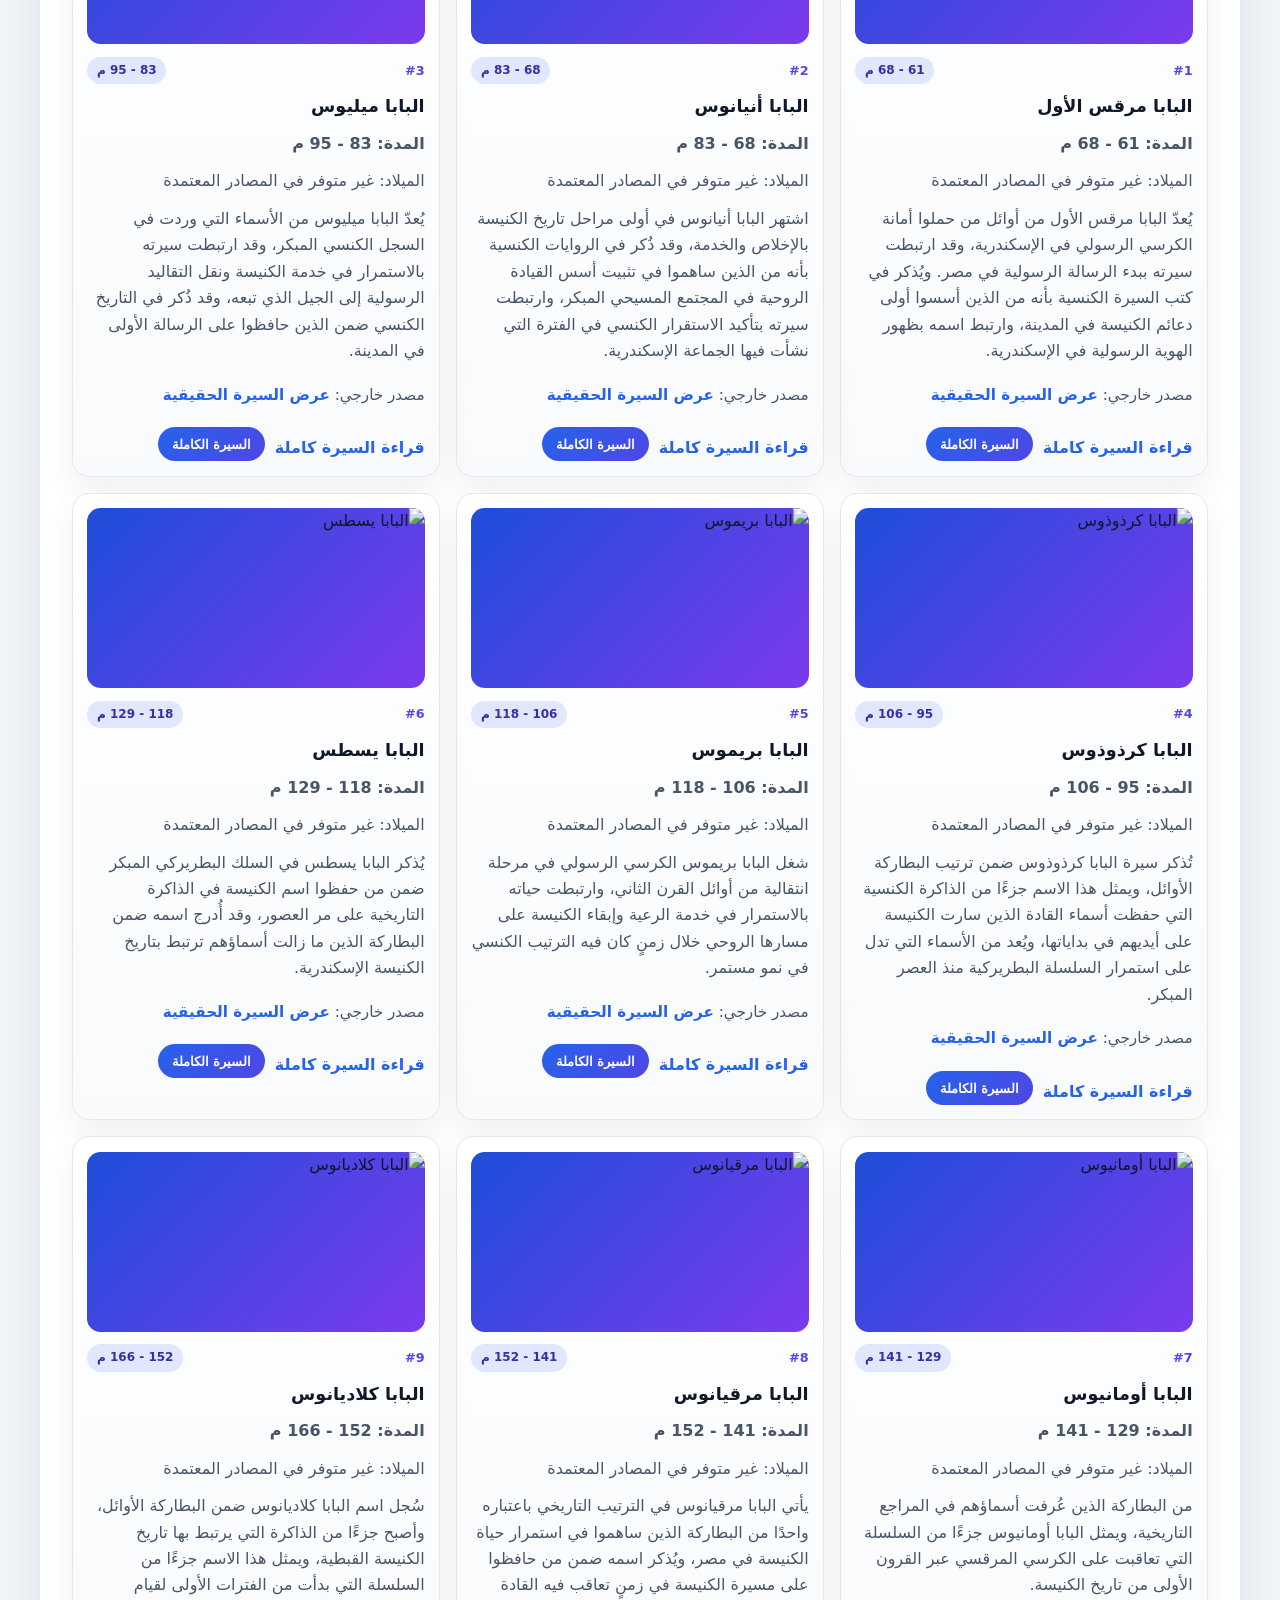
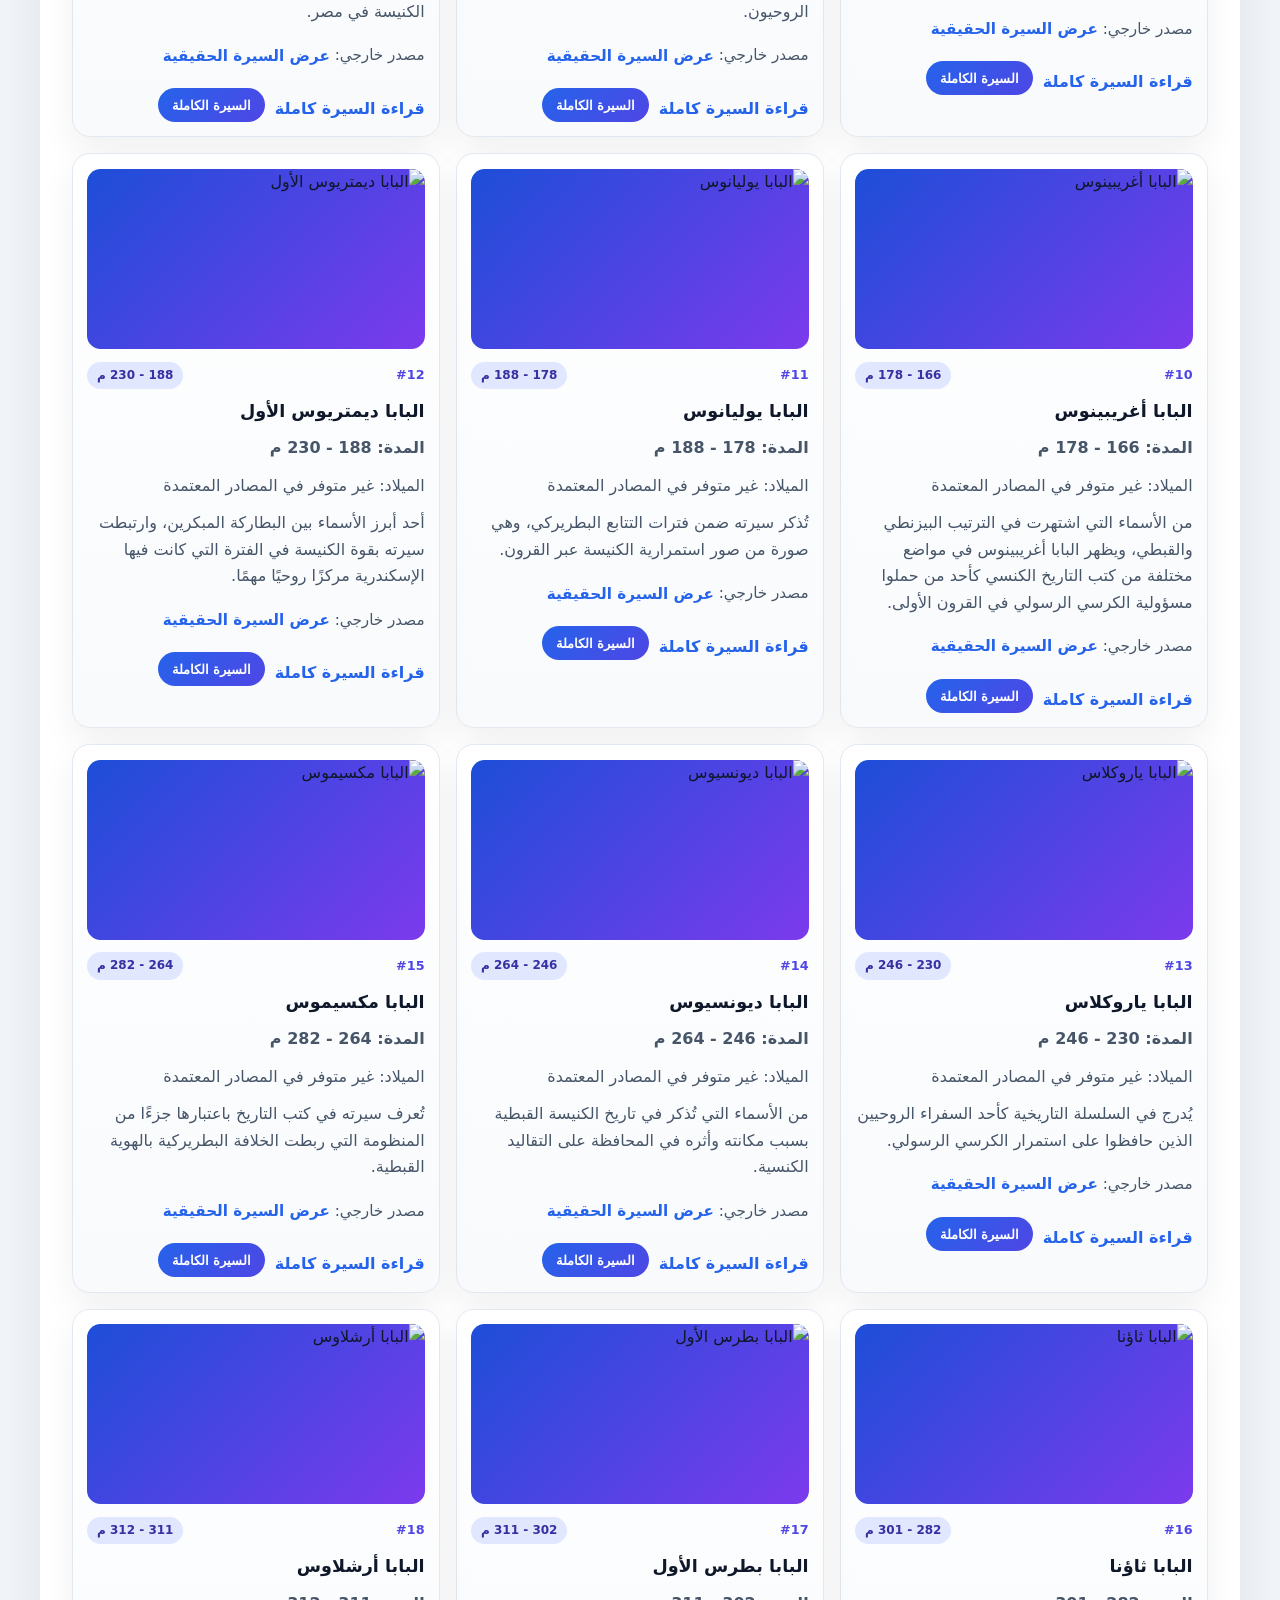
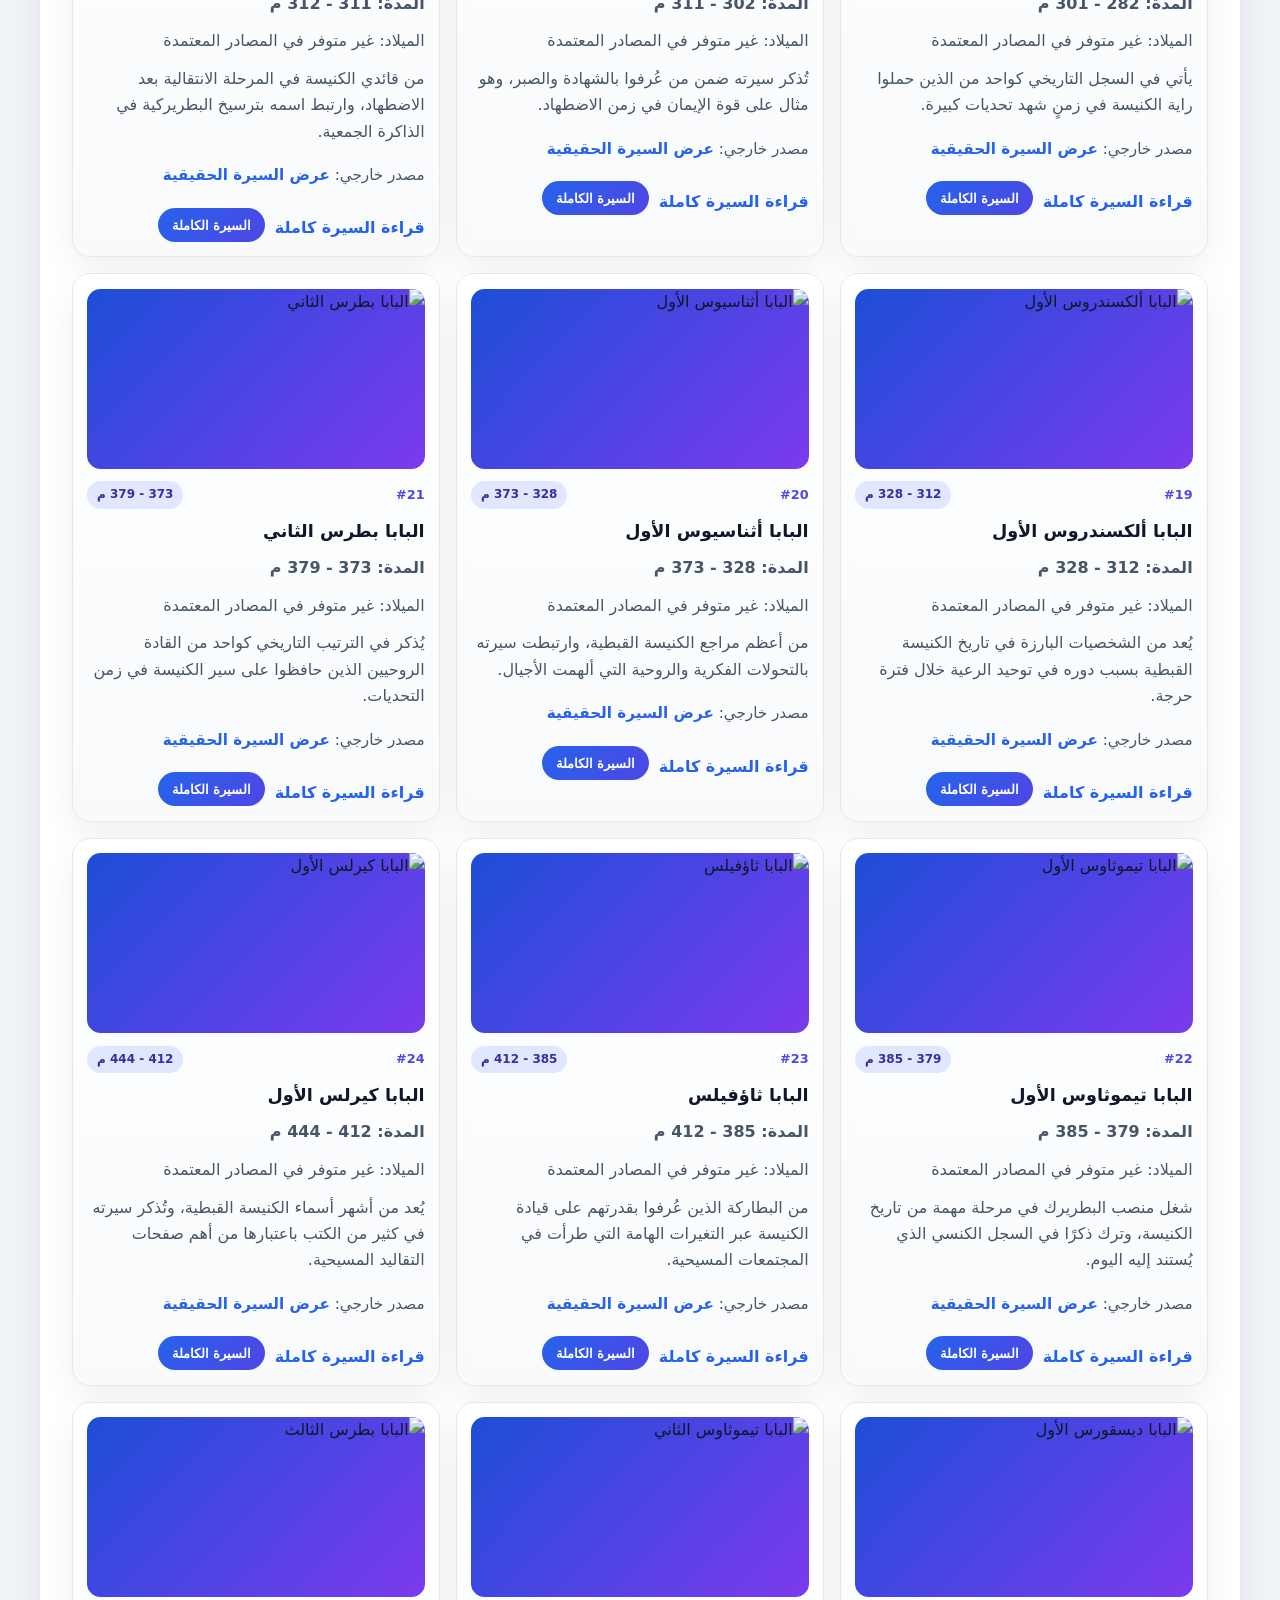
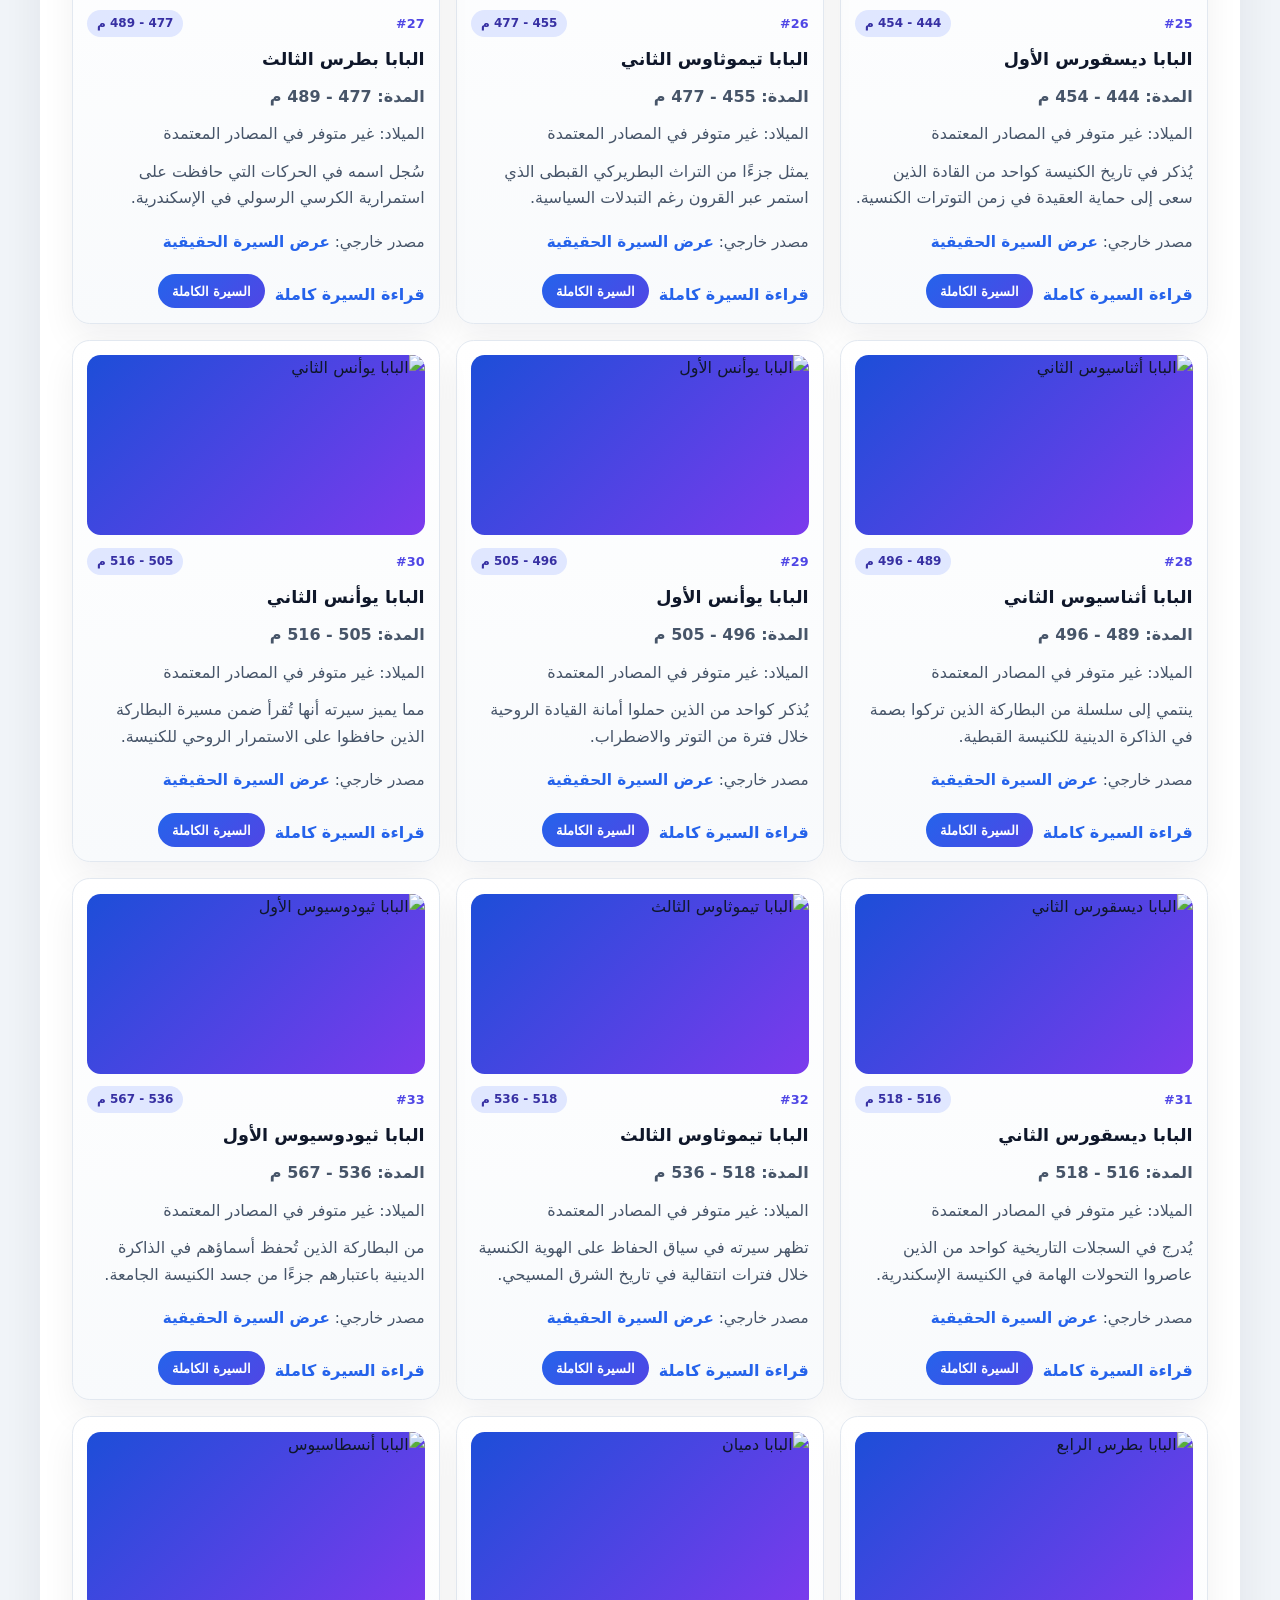
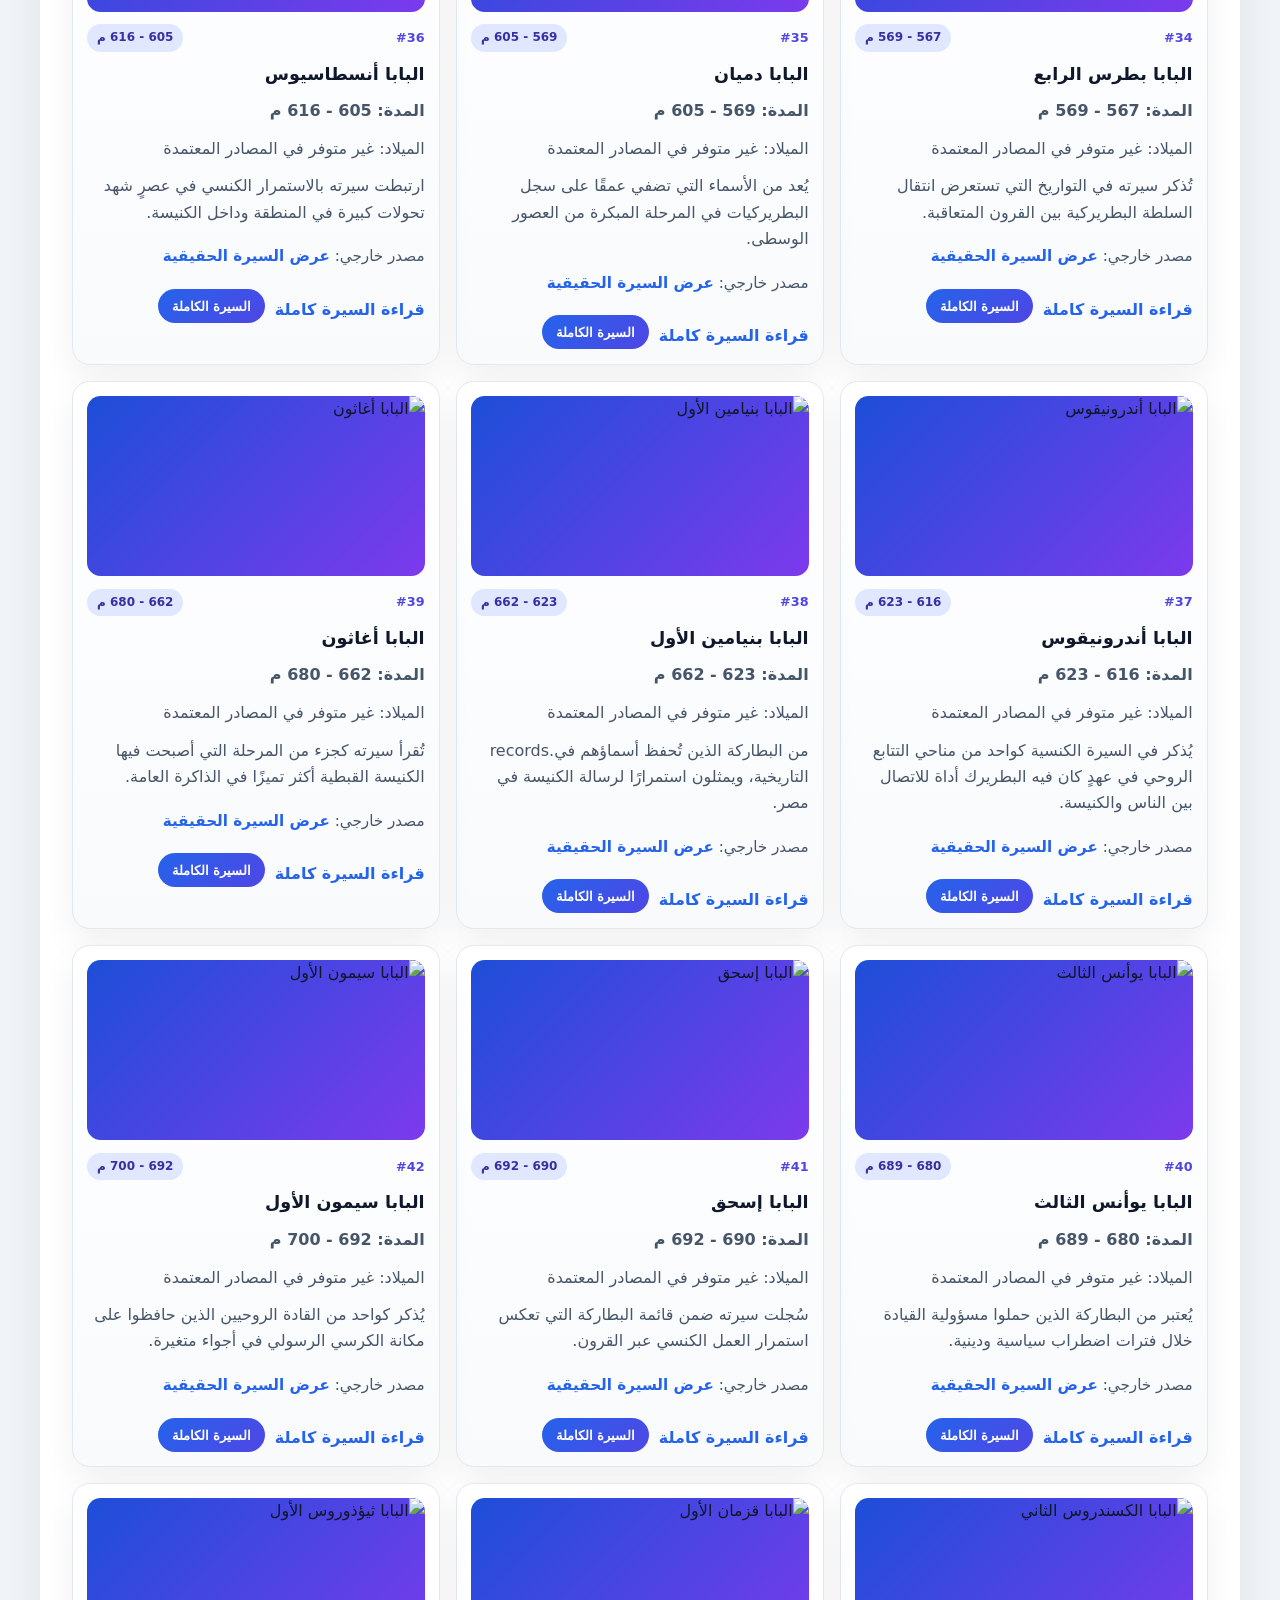
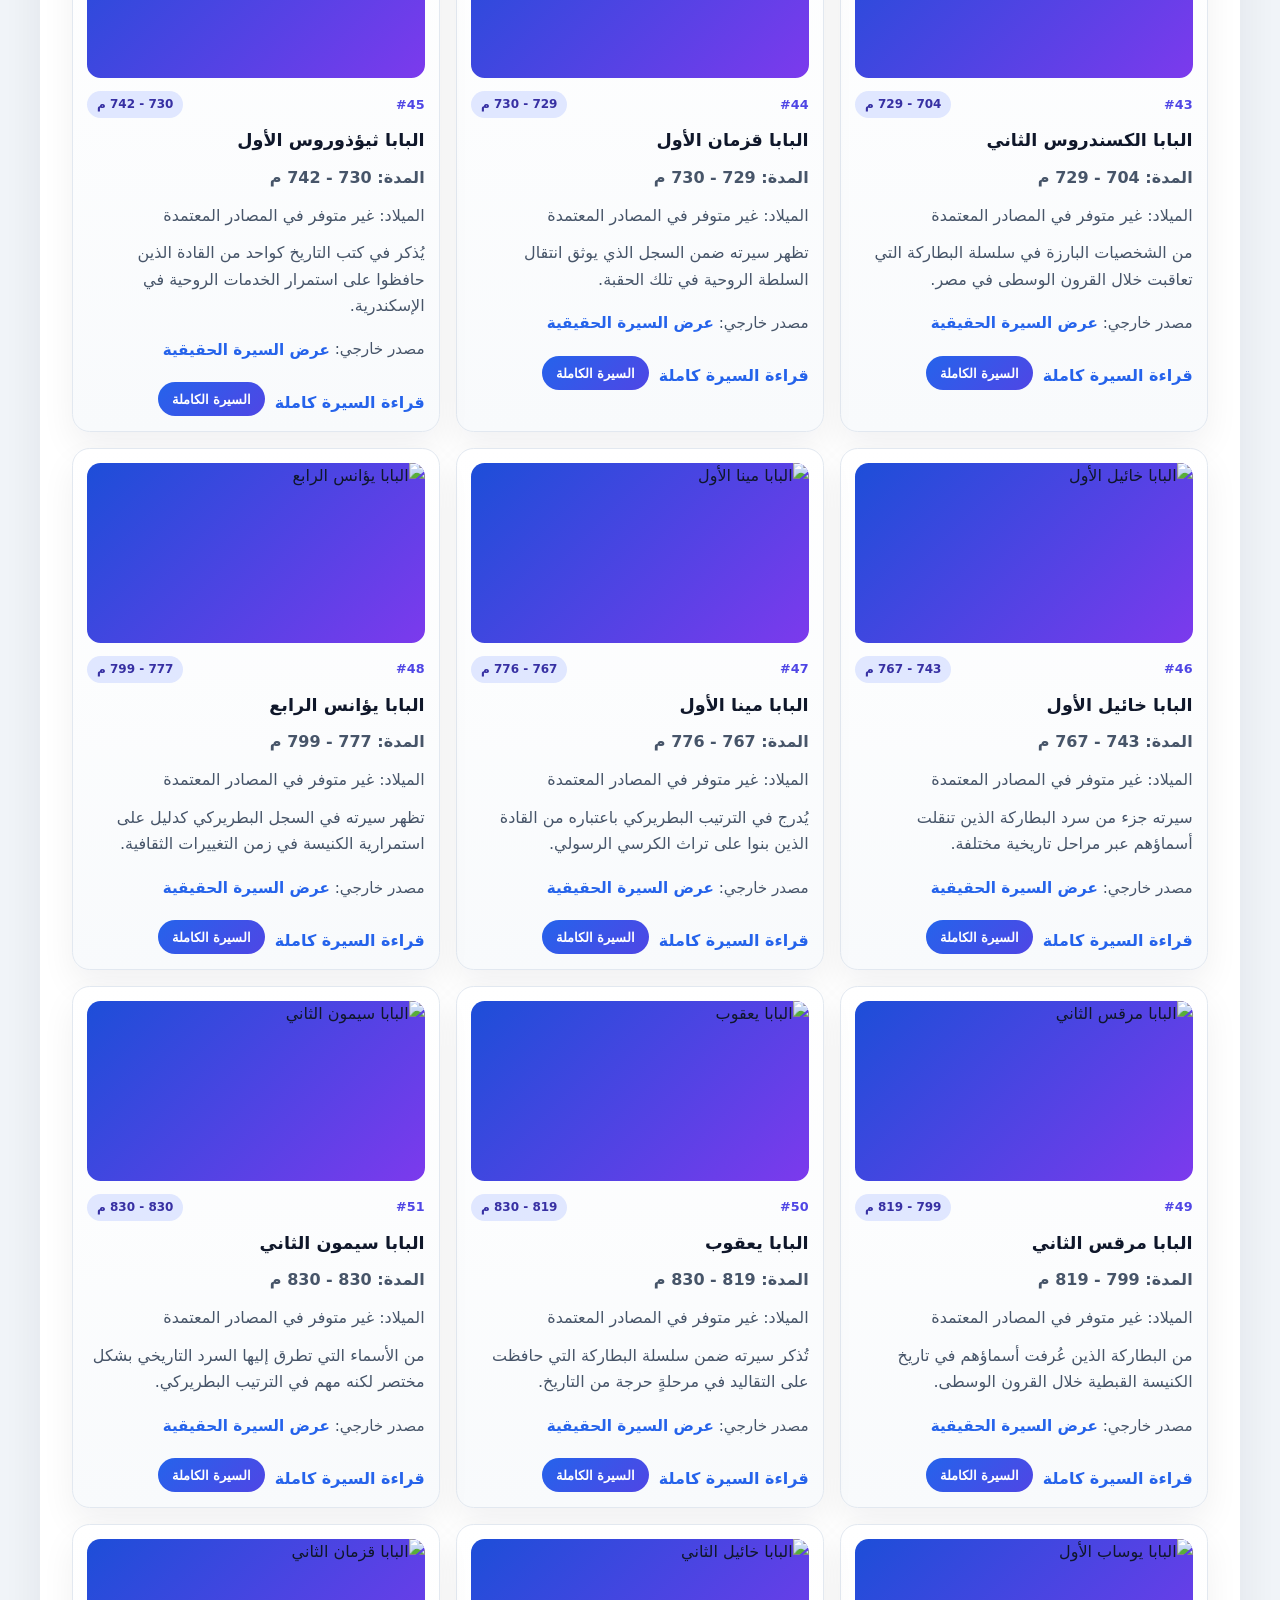
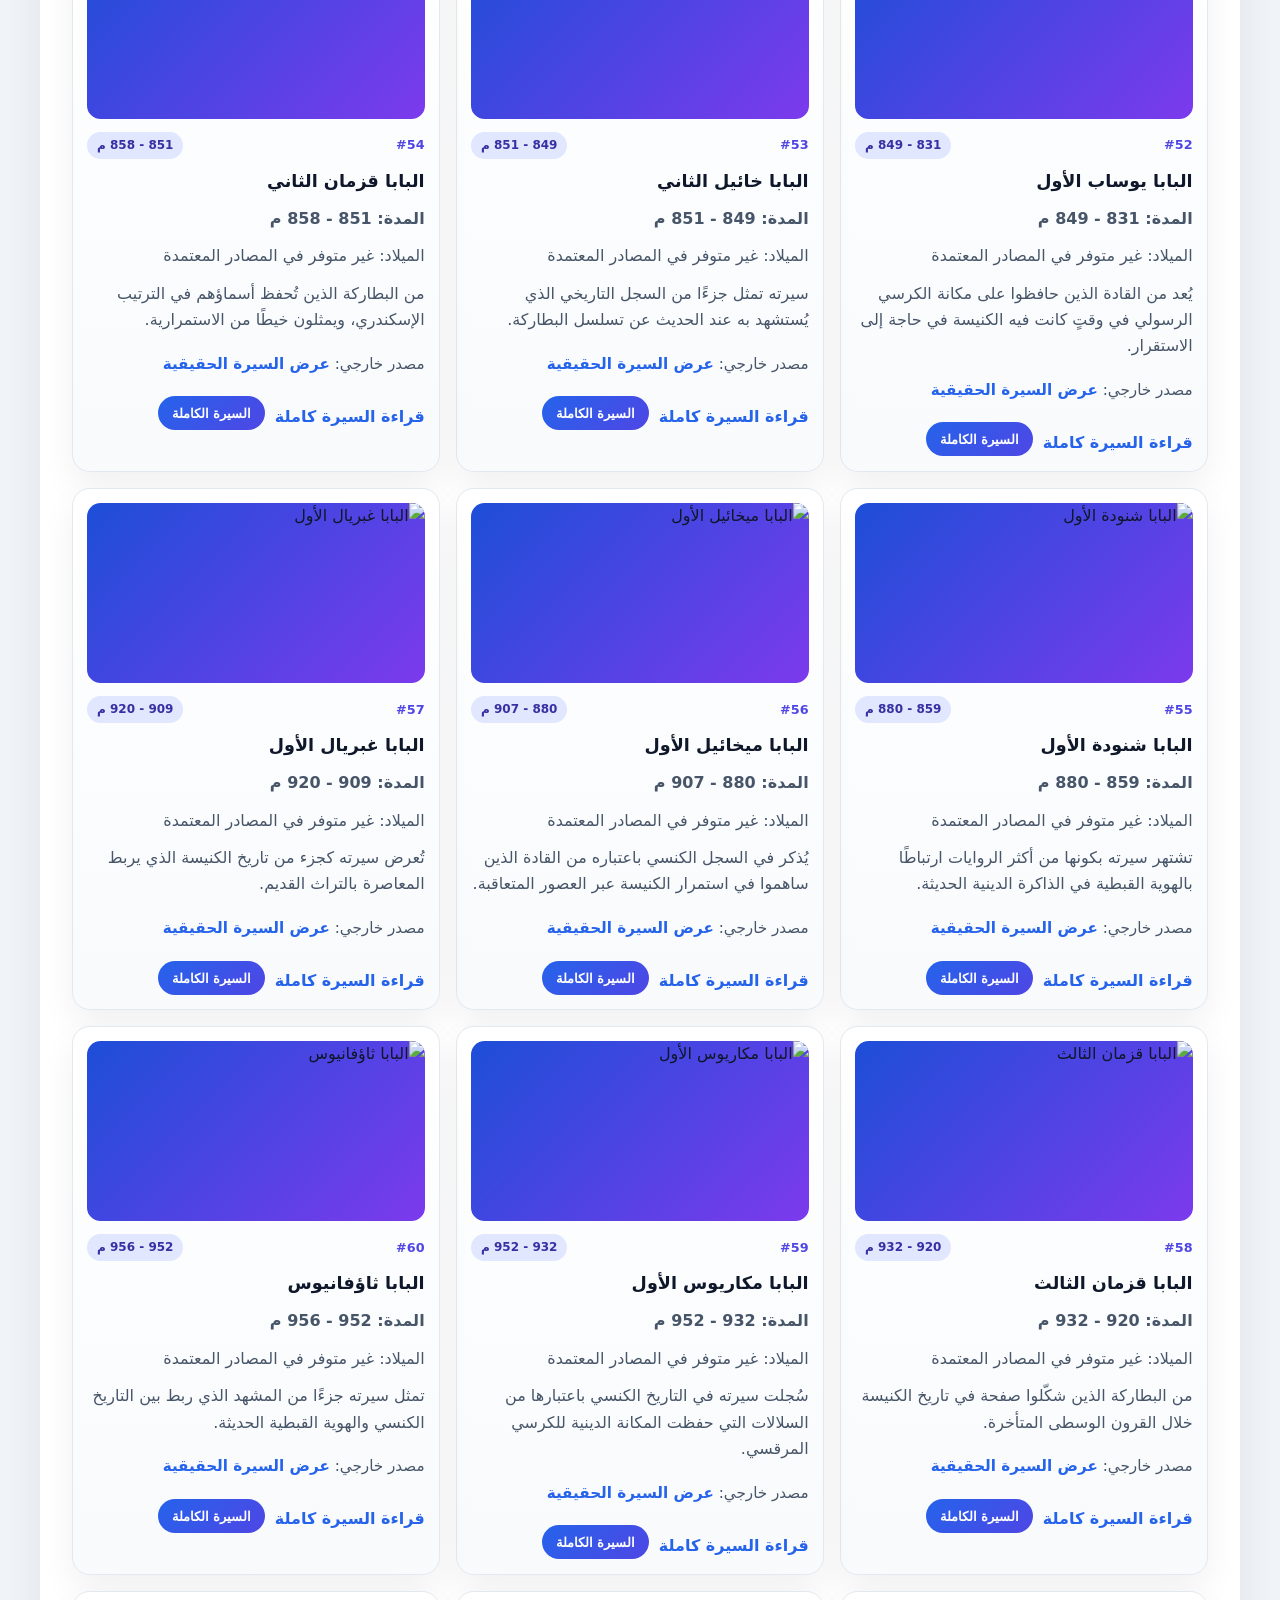
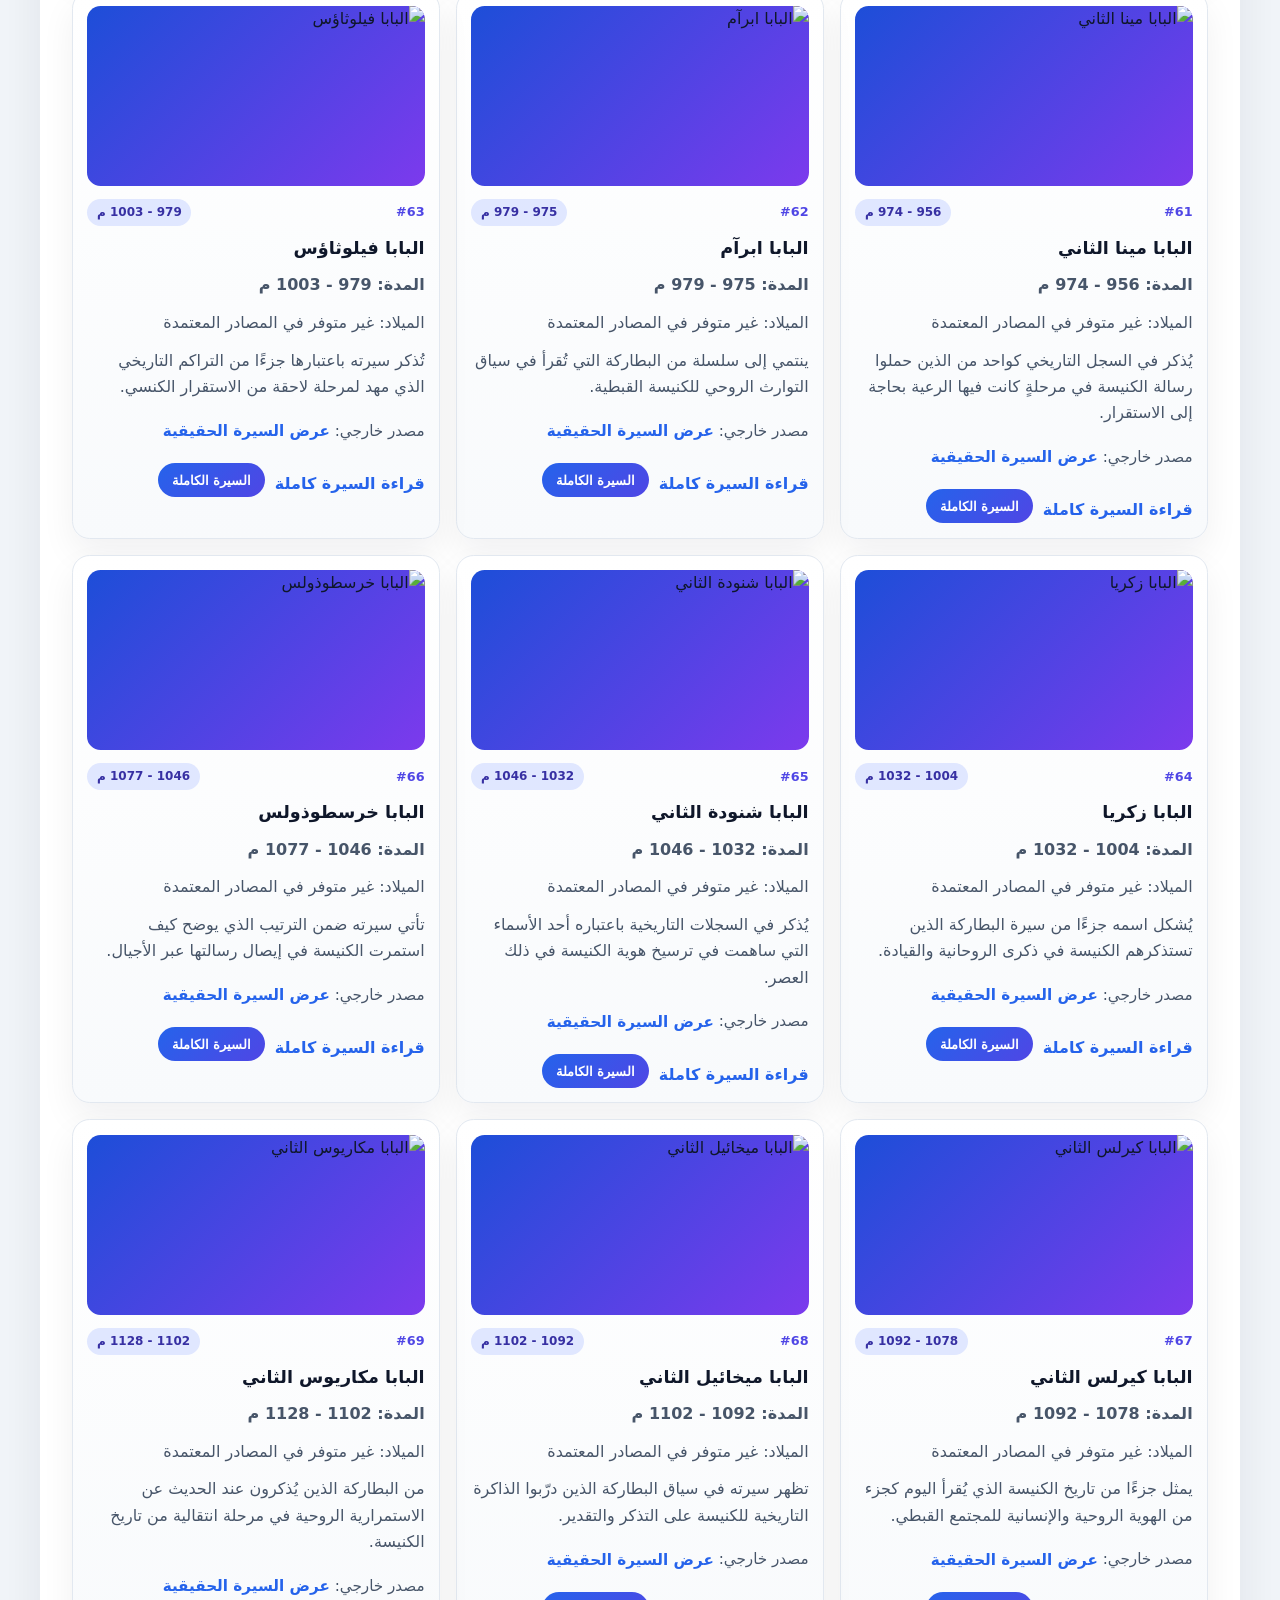
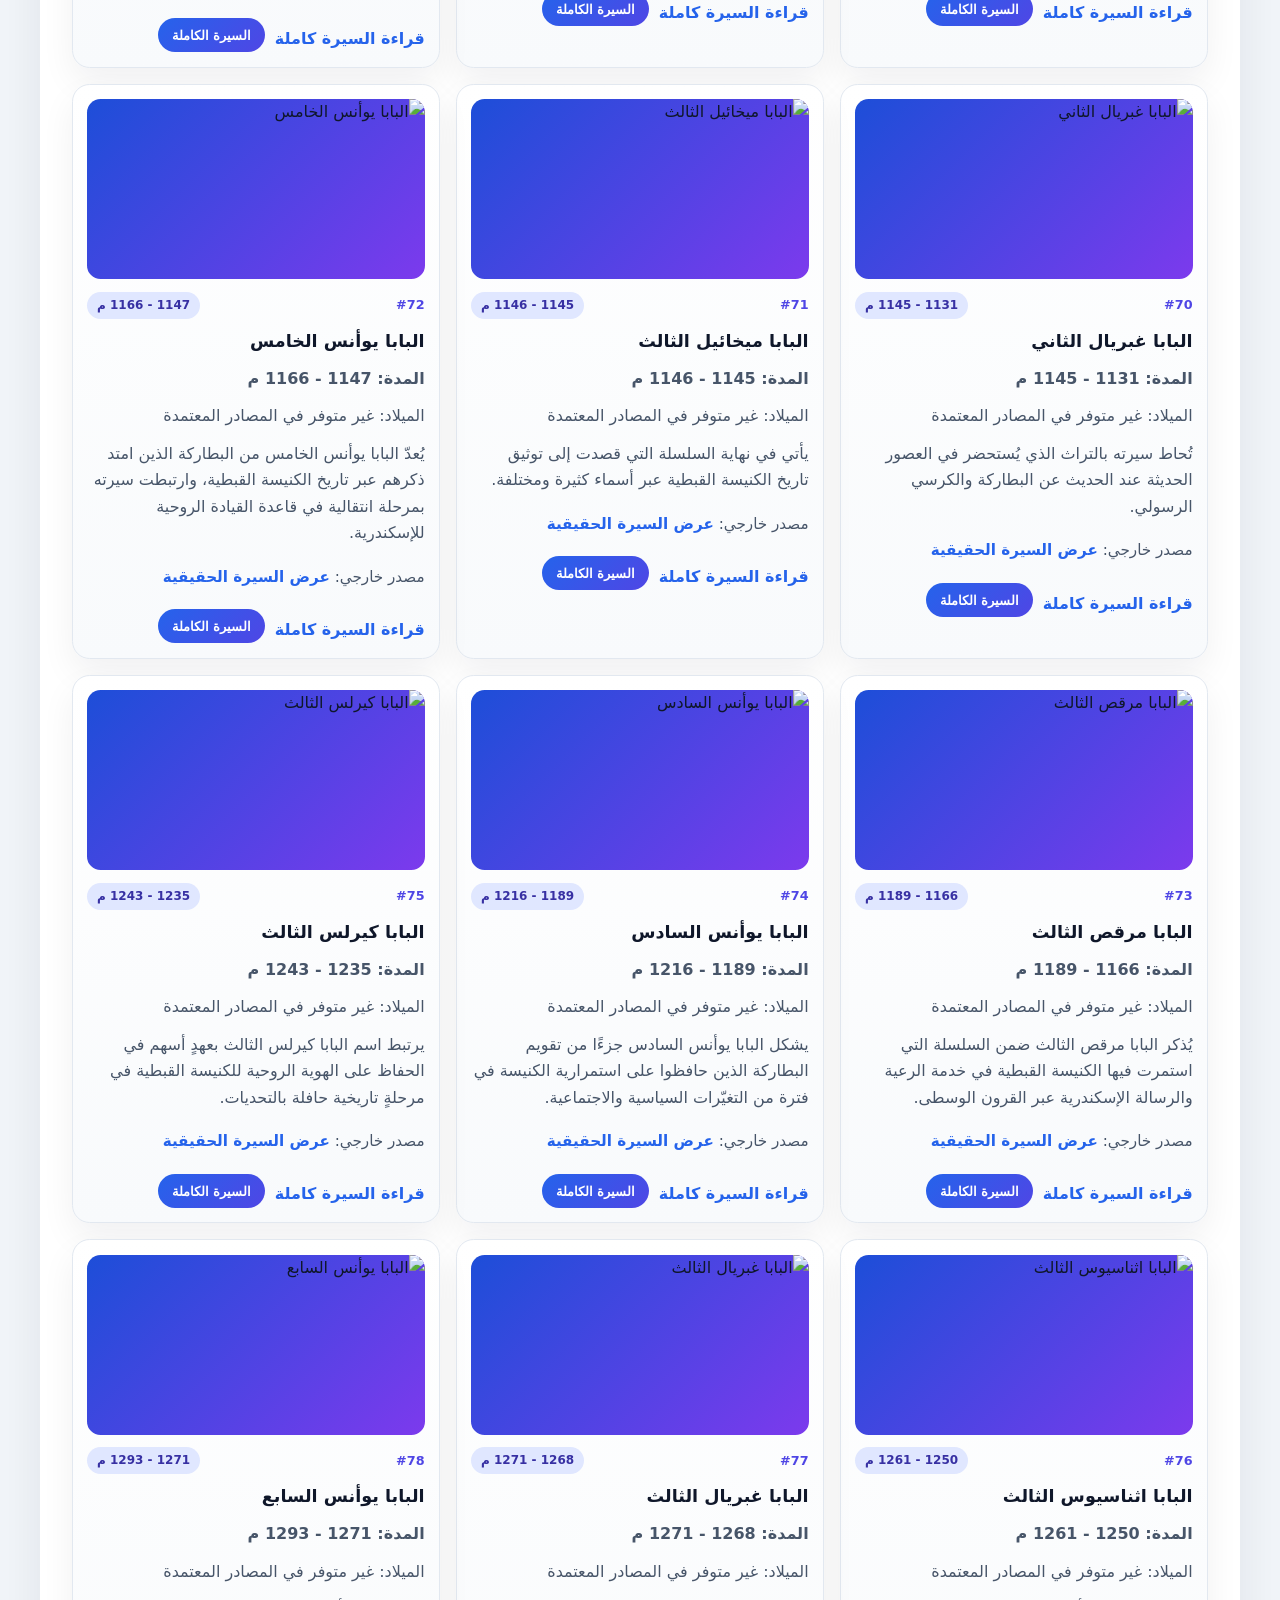
==== commit bf33b1a5: "Add Arabic voice search" ====
--- a/index.html
+++ b/index.html
@@ -73,7 +73,13 @@
         </div>
 
         <div class="search-bar">
-          <input id="searchInput" class="search-input" type="search" placeholder="ابحث باسم البطريرك أو وصفه أو فترة حكمه..." />
+          <div class="search-controls">
+            <input id="searchInput" class="search-input" type="search" placeholder="ابحث باسم البطريرك أو وصفه أو فترة حكمه..." />
+            <button id="voiceSearchButton" class="voice-button" type="button" aria-label="البحث الصوتي" title="البحث الصوتي">
+              <span aria-hidden="true">🎙</span>
+              <span>بحث صوتي</span>
+            </button>
+          </div>
         </div>
 
         <div class="filter-buttons" aria-label="نوع البحث">
--- a/styles.css
+++ b/styles.css
@@ -69,6 +69,9 @@
 
 button,
 .hero-link {
+  /* enable animated effects and ripples */
+  position: relative;
+  overflow: hidden;
   display: inline-block;
   border: none;
   border-radius: 999px;
@@ -78,7 +81,42 @@
   background: #ffffff;
   color: #1e3a8a;
   text-decoration: none;
-  transition: transform 0.2s ease, box-shadow 0.2s ease, background-color 0.2s ease;
+  transition: transform 180ms cubic-bezier(.2,.9,.2,1), box-shadow 180ms ease, background-color 180ms ease;
+  will-change: transform;
+}
+
+button:hover,
+.hero-link:hover {
+  transform: translateY(-3px) scale(1.02);
+  box-shadow: 0 18px 35px rgba(15, 23, 42, 0.12);
+  background: #eef2ff;
+}
+
+button:active,
+.hero-link:active,
+.btn-press {
+  /* quick pressed look */
+  transform: translateY(0) scale(0.985) rotate(-0.6deg);
+  transition: transform 120ms ease;
+}
+
+/* ripple element */
+.ripple {
+  position: absolute;
+  border-radius: 50%;
+  transform: scale(0);
+  opacity: 0.9;
+  pointer-events: none;
+  animation: ripple 600ms cubic-bezier(.2,.9,.2,1);
+  background: rgba(255, 255, 255, 0.6);
+  mix-blend-mode: screen;
+}
+
+@keyframes ripple {
+  to {
+    transform: scale(1);
+    opacity: 0;
+  }
 }
 
 button:hover,
@@ -255,9 +293,15 @@
 
 .search-bar {
   display: flex;
-  flex-direction: column;
   gap: 0.5rem;
   margin-bottom: 1rem;
+}
+
+.search-controls {
+  display: flex;
+  align-items: stretch;
+  width: 100%;
+  gap: 0.6rem;
 }
 
 .search-input {
@@ -271,6 +315,40 @@
   box-shadow: inset 0 1px 2px rgba(15, 23, 42, 0.04);
 }
 
+.voice-button {
+  display: inline-flex;
+  align-items: center;
+  justify-content: center;
+  flex: 0 0 auto;
+  gap: 0.45rem;
+  min-width: 7.5rem;
+  padding: 0.7rem 0.9rem;
+  border: 1px solid #93c5fd;
+  border-radius: 0.9rem;
+  background: #ffffff;
+  color: #1d4ed8;
+  font: inherit;
+  font-weight: 800;
+  cursor: pointer;
+  transition: background 0.2s ease, border-color 0.2s ease, transform 0.2s ease;
+}
+
+.voice-button:hover {
+  transform: translateY(-1px);
+  background: #eff6ff;
+}
+
+.voice-button.is-listening {
+  border-color: #dc2626;
+  background: #fef2f2;
+  color: #b91c1c;
+}
+
+.voice-button:disabled {
+  cursor: not-allowed;
+  opacity: 0.65;
+}
+
 .filter-buttons,
 .utility-buttons {
   display: flex;
@@ -337,6 +415,16 @@
   margin: 0;
   color: #475569;
   font-weight: 700;
+}
+
+@media (max-width: 560px) {
+  .search-controls {
+    flex-direction: column;
+  }
+
+  .voice-button {
+    width: 100%;
+  }
 }
 
 .pope-card {
@@ -425,6 +513,24 @@
   color: #475569;
   font-size: 0.95rem;
 }
+
+/* Actions on each pope card */
+.pope-actions {
+  display: flex;
+  gap: 0.6rem;
+  align-items: center;
+  margin-top: 0.5rem;
+}
+.more-info-button {
+  border: none;
+  background: linear-gradient(135deg, #2563eb, #4f46e5);
+  color: white;
+  padding: 0.6rem 0.9rem;
+  border-radius: 999px;
+  font-weight: 800;
+  cursor: pointer;
+}
+.more-info-button:hover { transform: translateY(-2px); box-shadow: 0 12px 30px rgba(37,99,235,0.18); }
 
 .pope-site a,
 .detail-content .pope-site a {
@@ -493,3 +599,155 @@
     margin-top: 0;
   }
 }
+
+/* Dice roll overlay and selection highlight */
+.dice-roll {
+  /* full-screen backdrop to ensure the dice is visible */
+  position: fixed;
+  inset: 0;
+  display: flex;
+  align-items: center;
+  justify-content: center;
+  background: rgba(2,6,23,0.55);
+  z-index: 99999;
+}
+.dice-roll .dice-panel {
+  background: linear-gradient(135deg, #ffffff, #f8fbff);
+  border-radius: 12px;
+  padding: 1rem 1.2rem;
+  box-shadow: 0 30px 90px rgba(2, 6, 23, 0.48);
+  text-align: center;
+  min-width: 260px;
+  color: #0f172a;
+}
+.dice-roll .value {
+  font-size: 1.05rem;
+  font-weight: 900;
+  color: #1e3a8a;
+  margin-bottom: 0.25rem;
+}
+.dice-roll .label {
+  font-size: 0.95rem;
+  color: #475569;
+}
+@keyframes rollBounce {
+  0% { transform: translateY(-6px) scale(1); }
+  50% { transform: translateY(6px) scale(1.03); }
+  100% { transform: translateY(0) scale(1); }
+}
+.dice-roll .value { animation: rollBounce 600ms ease-in-out infinite; }
+
+.pope-card.highlight {
+  box-shadow: 0 30px 80px rgba(37, 99, 235, 0.22);
+  transform: translateY(-6px) scale(1.02);
+  border-color: #2563eb;
+  animation: pulse 1200ms ease-in-out 3;
+}
+@keyframes pulse {
+  0% { transform: translateY(-3px) scale(1.00); }
+  50% { transform: translateY(-6px) scale(1.02); }
+  100% { transform: translateY(-3px) scale(1.00); }
+}
+
+/* 3D dice cube styles */
+.dice-cube {
+  display: flex;
+  justify-content: center;
+  align-items: center;
+  margin-bottom: 0.6rem;
+  perspective: 1100px; /* stronger 3D perspective */
+}
+.dice-cube .cube {
+  --size: 140px;
+  --half: calc(var(--size) / 2);
+  width: var(--size);
+  height: var(--size);
+  position: relative;
+  transform-style: preserve-3d;
+  transform: rotateX(0deg) rotateY(0deg);
+  transition: transform 700ms cubic-bezier(.22,.9,.35,1);
+}
+.dice-cube .face {
+  position: absolute;
+  width: var(--size);
+  height: var(--size);
+  display: flex;
+  align-items: center;
+  justify-content: center;
+  font-weight: 900;
+  font-size: 1.6rem;
+  color: #ffffff;
+  background: linear-gradient(180deg, #1e3a8a 0%, #2563eb 100%);
+  border: 3px solid rgba(255,255,255,0.12);
+  border-radius: 10px;
+  box-shadow: 0 14px 30px rgba(2,6,23,0.28) inset;
+  backface-visibility: hidden;
+}
+.dice-cube .face1 { transform: rotateY(0deg) translateZ(var(--half)); }
+.dice-cube .face2 { transform: rotateY(180deg) translateZ(var(--half)); }
+.dice-cube .face3 { transform: rotateY(90deg) translateZ(var(--half)); }
+.dice-cube .face4 { transform: rotateY(-90deg) translateZ(var(--half)); }
+.dice-cube .face5 { transform: rotateX(90deg) translateZ(var(--half)); }
+.dice-cube .face6 { transform: rotateX(-90deg) translateZ(var(--half)); }
+
+.dice-cube .cube.rolling {
+  animation: cubeRoll 1600ms cubic-bezier(.18,.9,.3,1) forwards;
+}
+
+@keyframes cubeRoll {
+  0% { transform: rotateX(0deg) rotateY(0deg); }
+  20% { transform: rotateX(900deg) rotateY(540deg); }
+  50% { transform: rotateX(1260deg) rotateY(900deg); }
+  80% { transform: rotateX(1620deg) rotateY(1260deg); }
+  100% { transform: rotateX(1800deg) rotateY(1440deg); }
+}
+
+/* More-info modal (Wikipedia/Wikidata content) */
+.more-info-modal {
+  position: fixed;
+  inset: 0;
+  display: flex;
+  align-items: center;
+  justify-content: center;
+  z-index: 100000;
+}
+.more-info-backdrop {
+  position: absolute;
+  inset: 0;
+  background: rgba(2,6,23,0.6);
+}
+.more-info-panel {
+  position: relative;
+  z-index: 100001;
+  width: min(980px, calc(100% - 2rem));
+  max-height: calc(100% - 4rem);
+  overflow: auto;
+  background: #ffffff;
+  border-radius: 12px;
+  padding: 1.25rem 1.5rem;
+  box-shadow: 0 30px 90px rgba(2,6,23,0.5);
+  direction: rtl;
+}
+.more-info-content {
+  color: #0f172a;
+  line-height: 1.6;
+}
+.more-info-content h2 { margin-top: 0; color: #1e3a8a; }
+.more-info-image { width: 220px; height: auto; float: left; margin-left: 1rem; margin-bottom: 0.6rem; border-radius: 8px; }
+.more-info-extract { margin-bottom: 0.8rem; font-weight: 700; color: #334155; }
+.more-info-full { color: #475569; }
+.more-info-close {
+  position: absolute;
+  top: 8px;
+  left: 8px;
+  background: transparent;
+  border: none;
+  font-size: 1.6rem;
+  cursor: pointer;
+  color: #334155;
+}
+.more-info-panel a { color: #2563eb; }
+@media (max-width: 800px) {
+  .more-info-image { width: 100%; float: none; margin: 0 0 0.8rem 0; }
+  .more-info-panel { padding: 0.9rem; }
+}
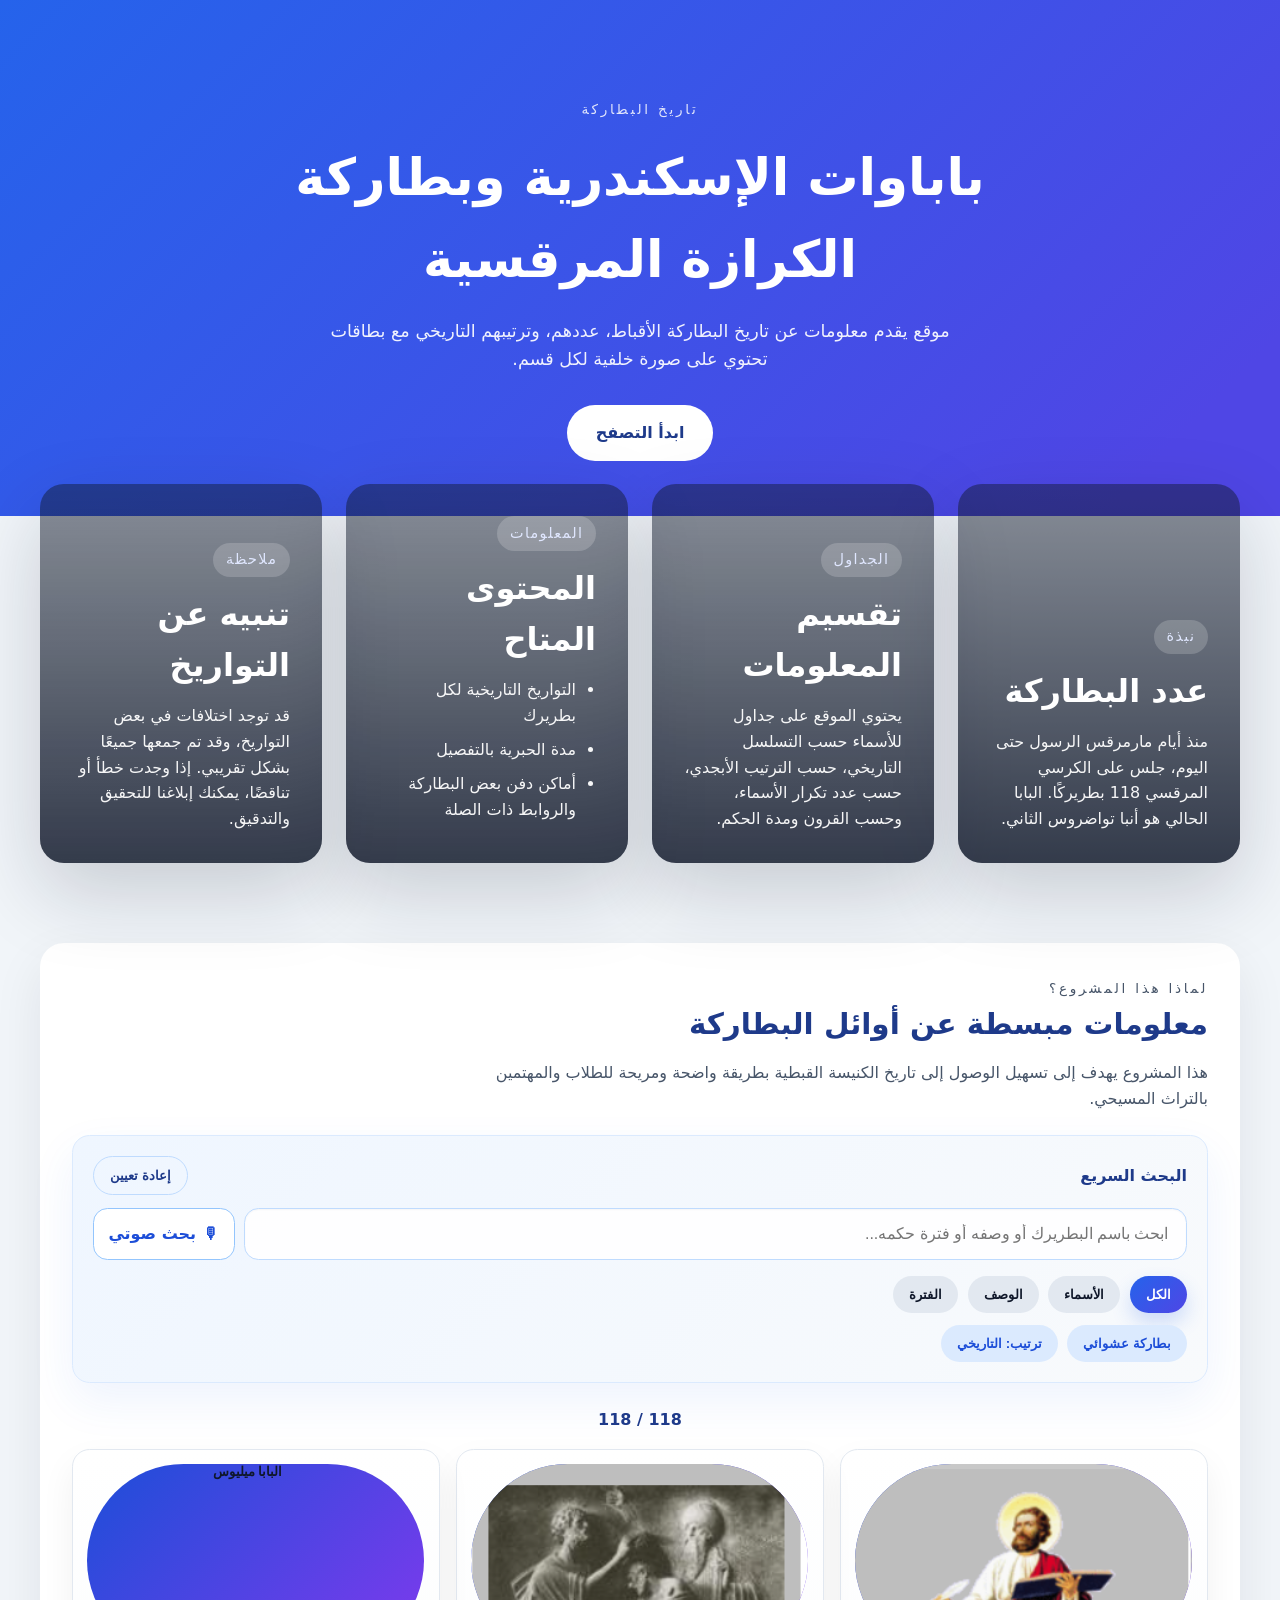
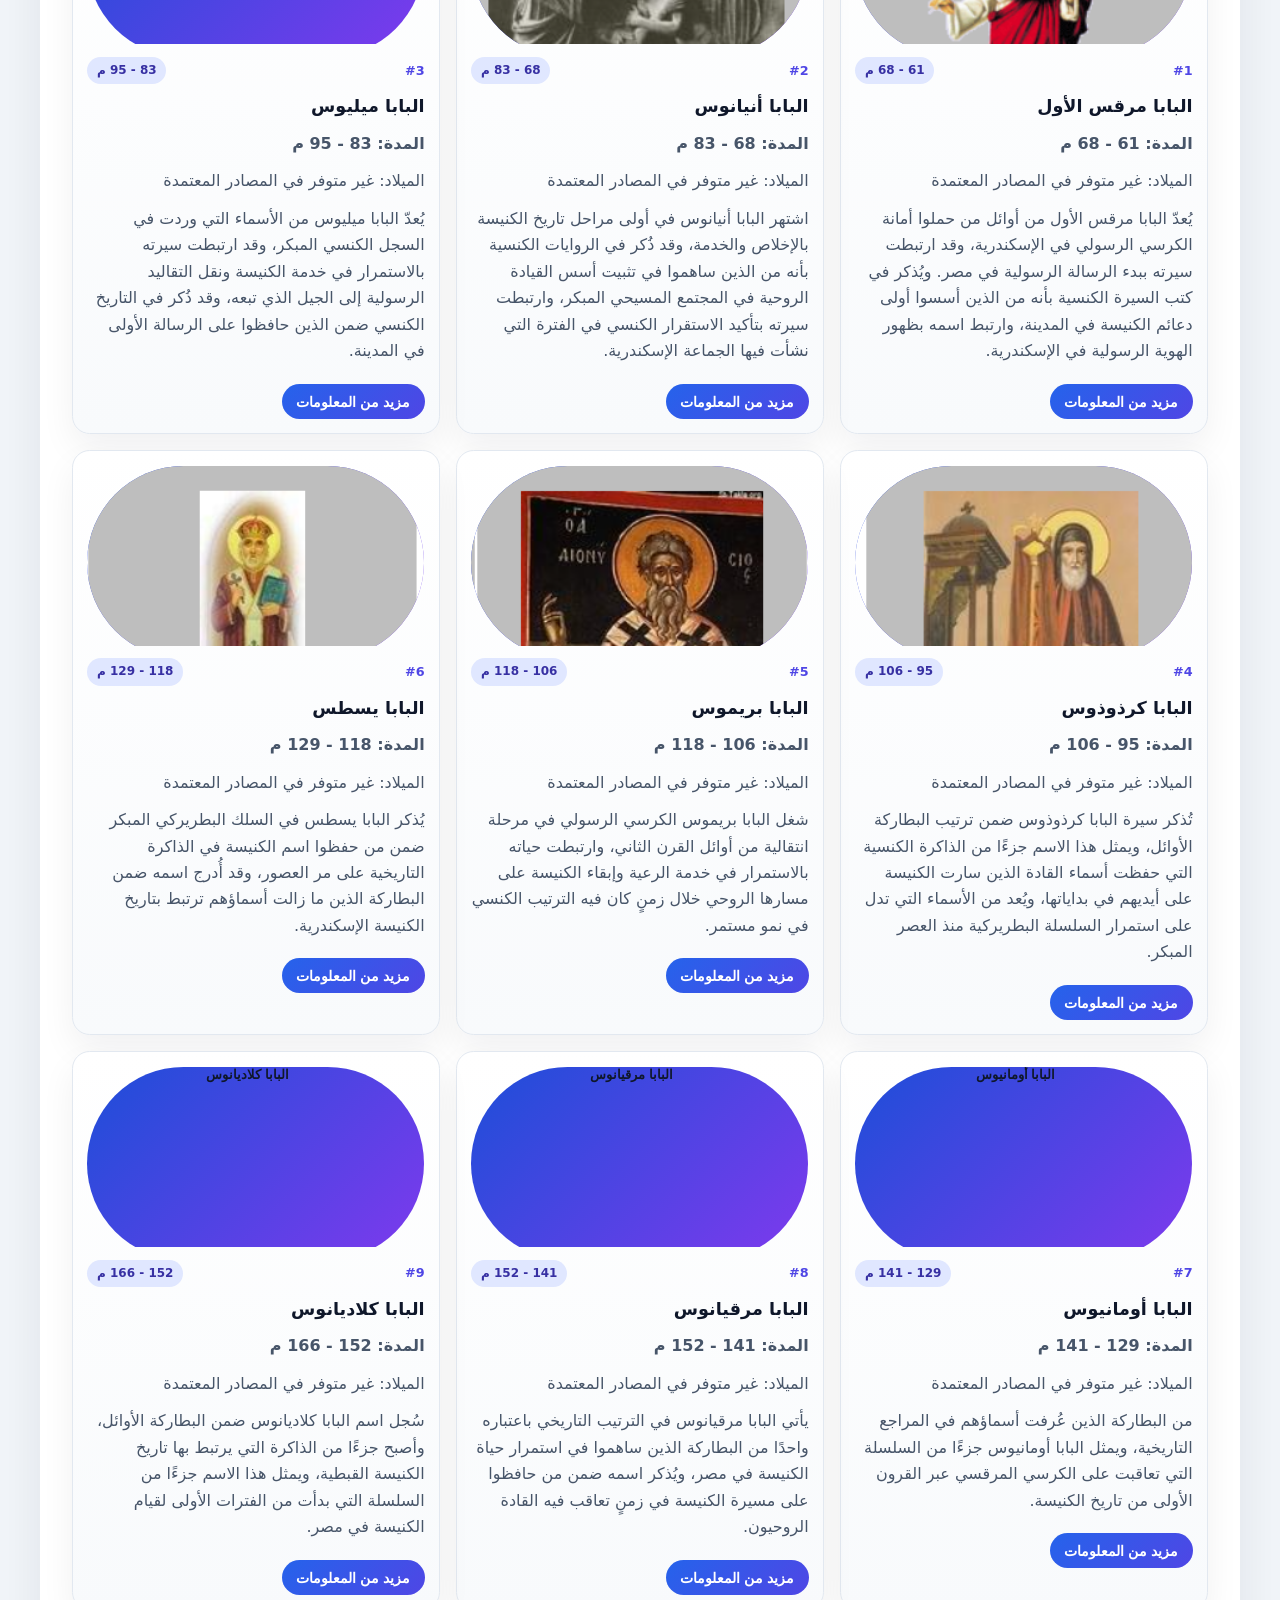
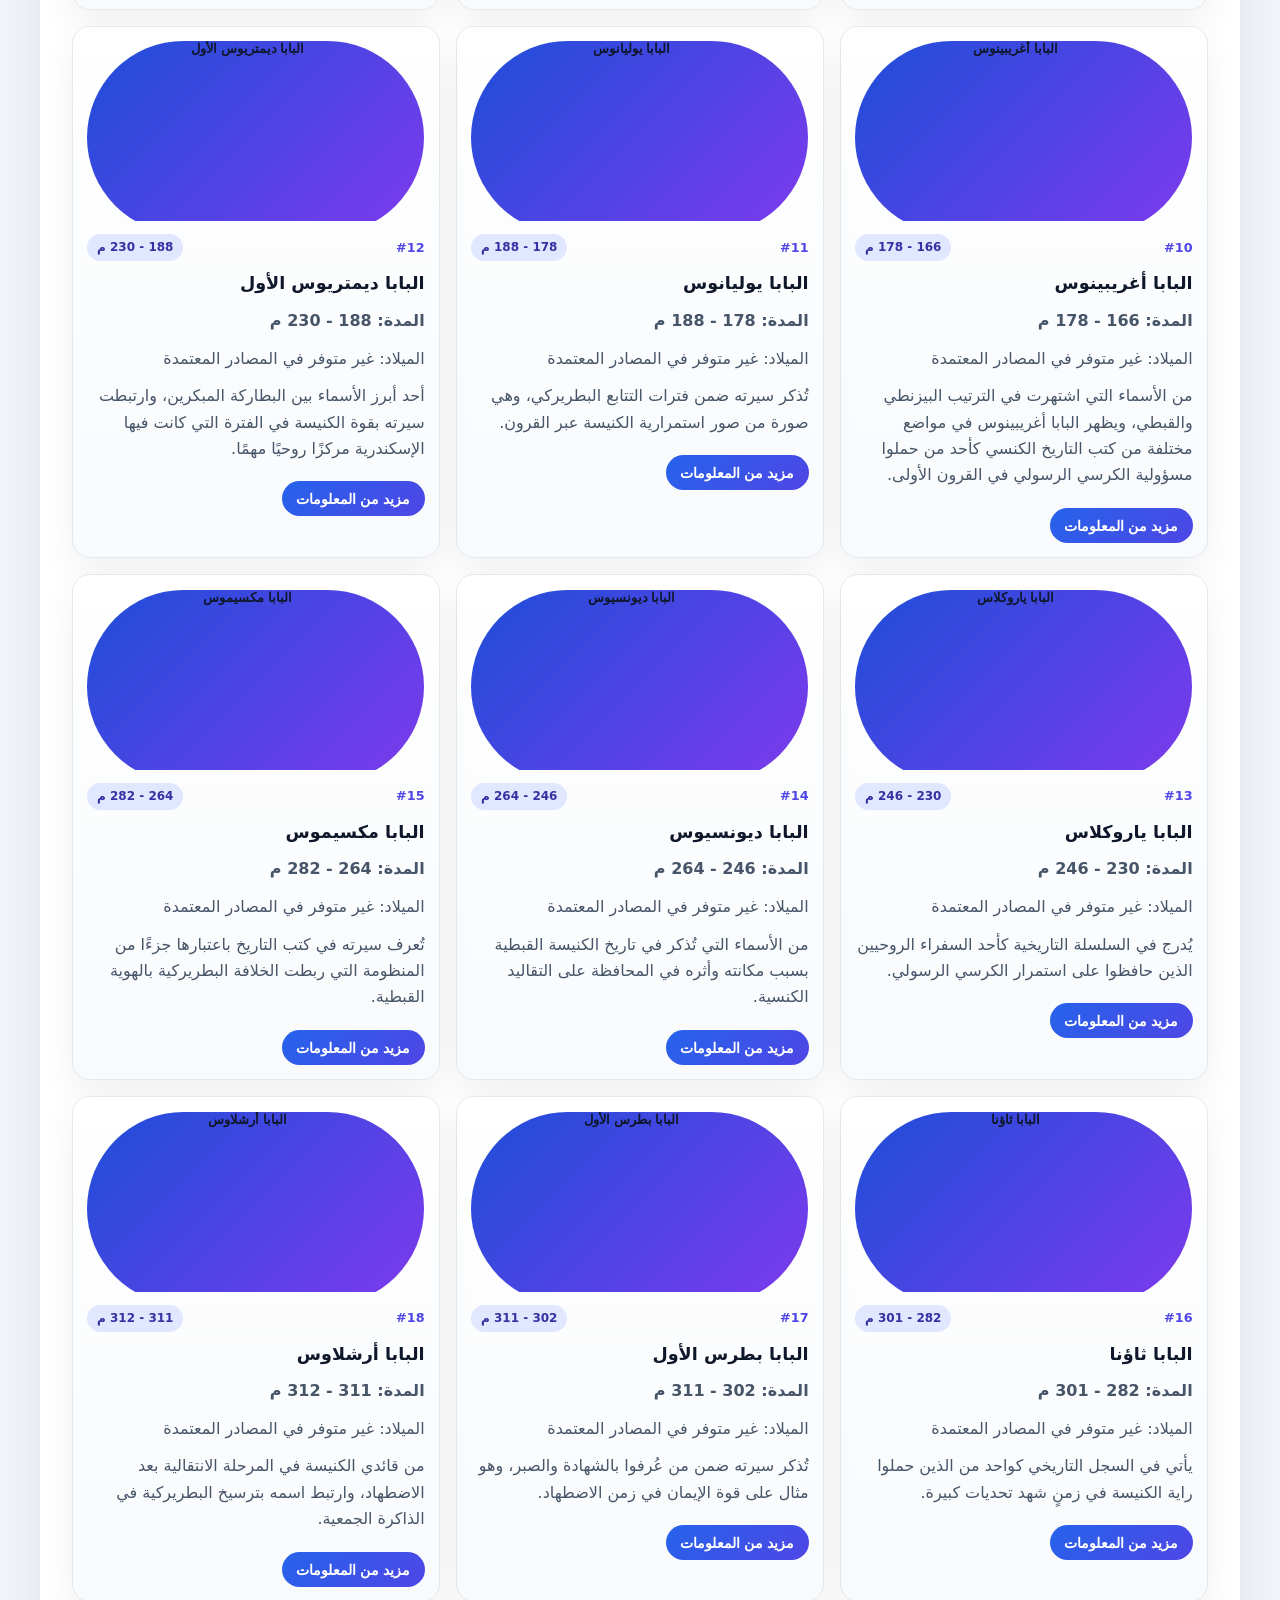
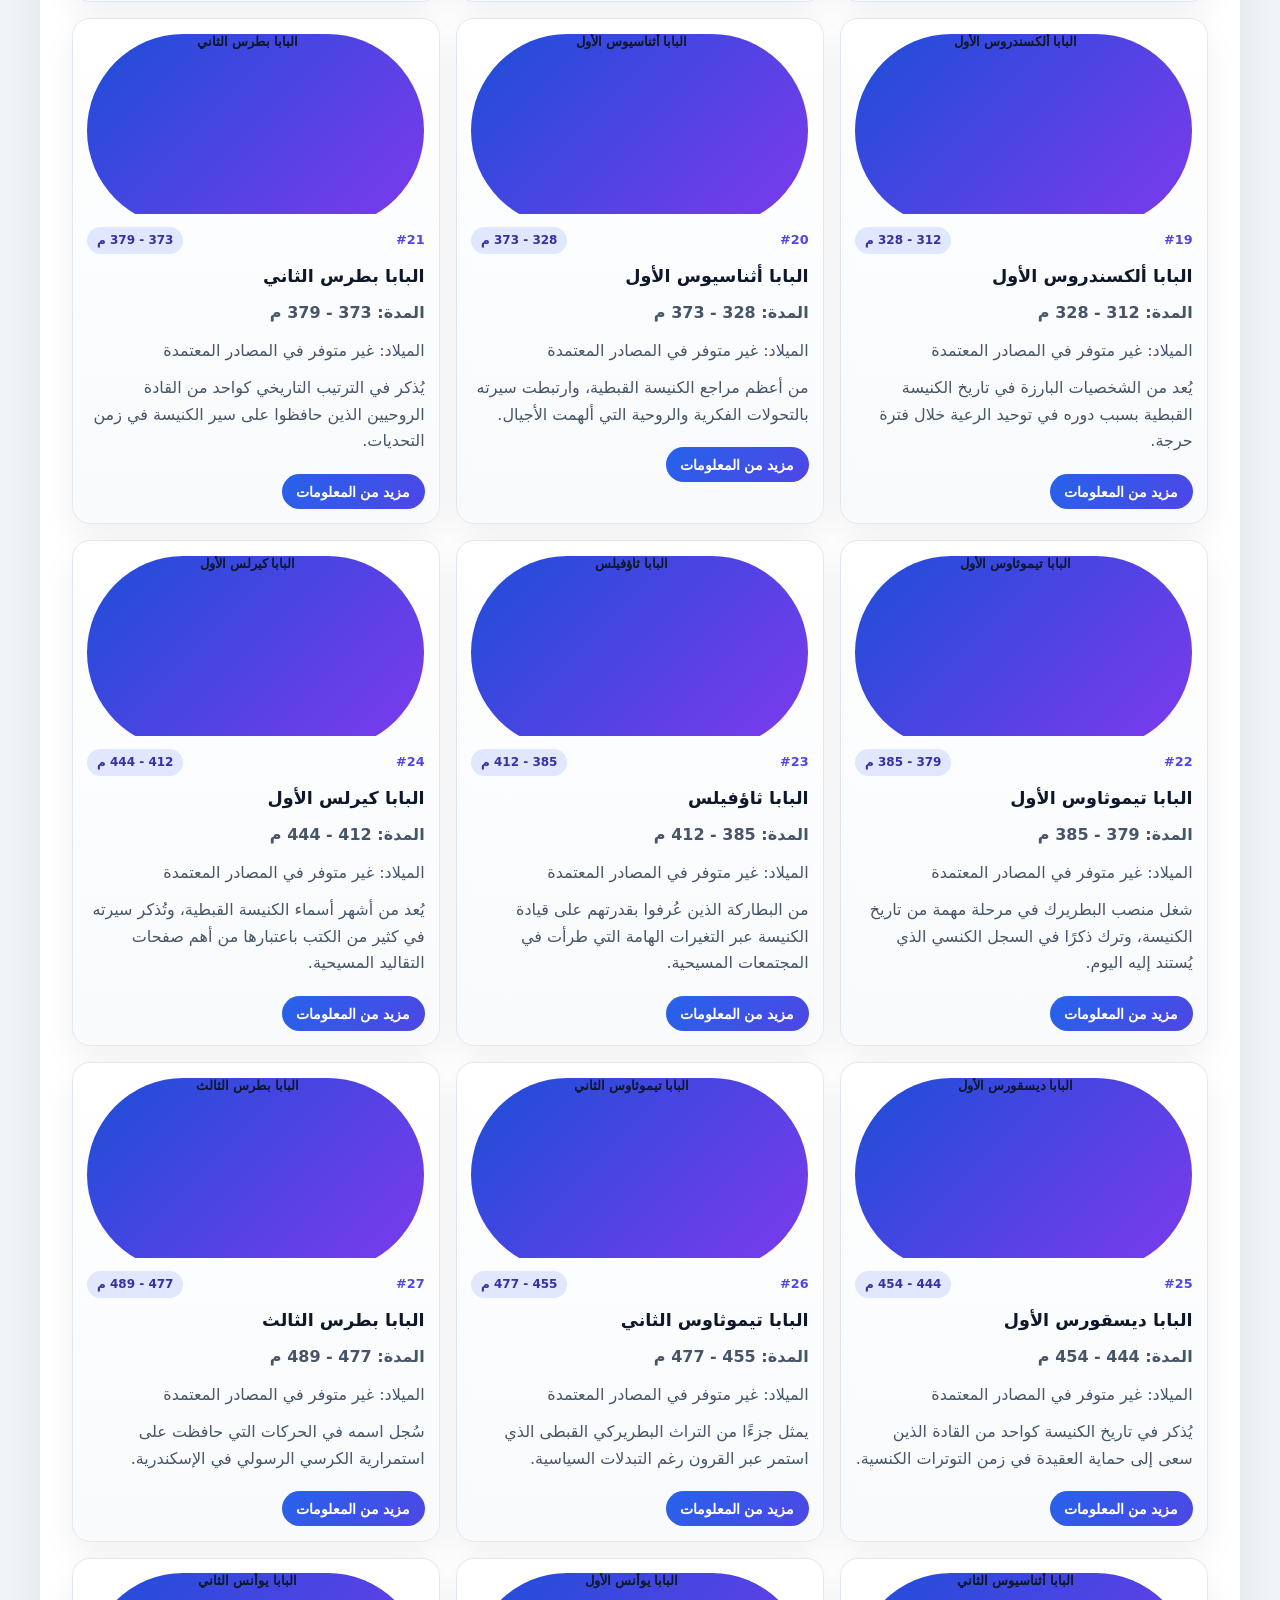
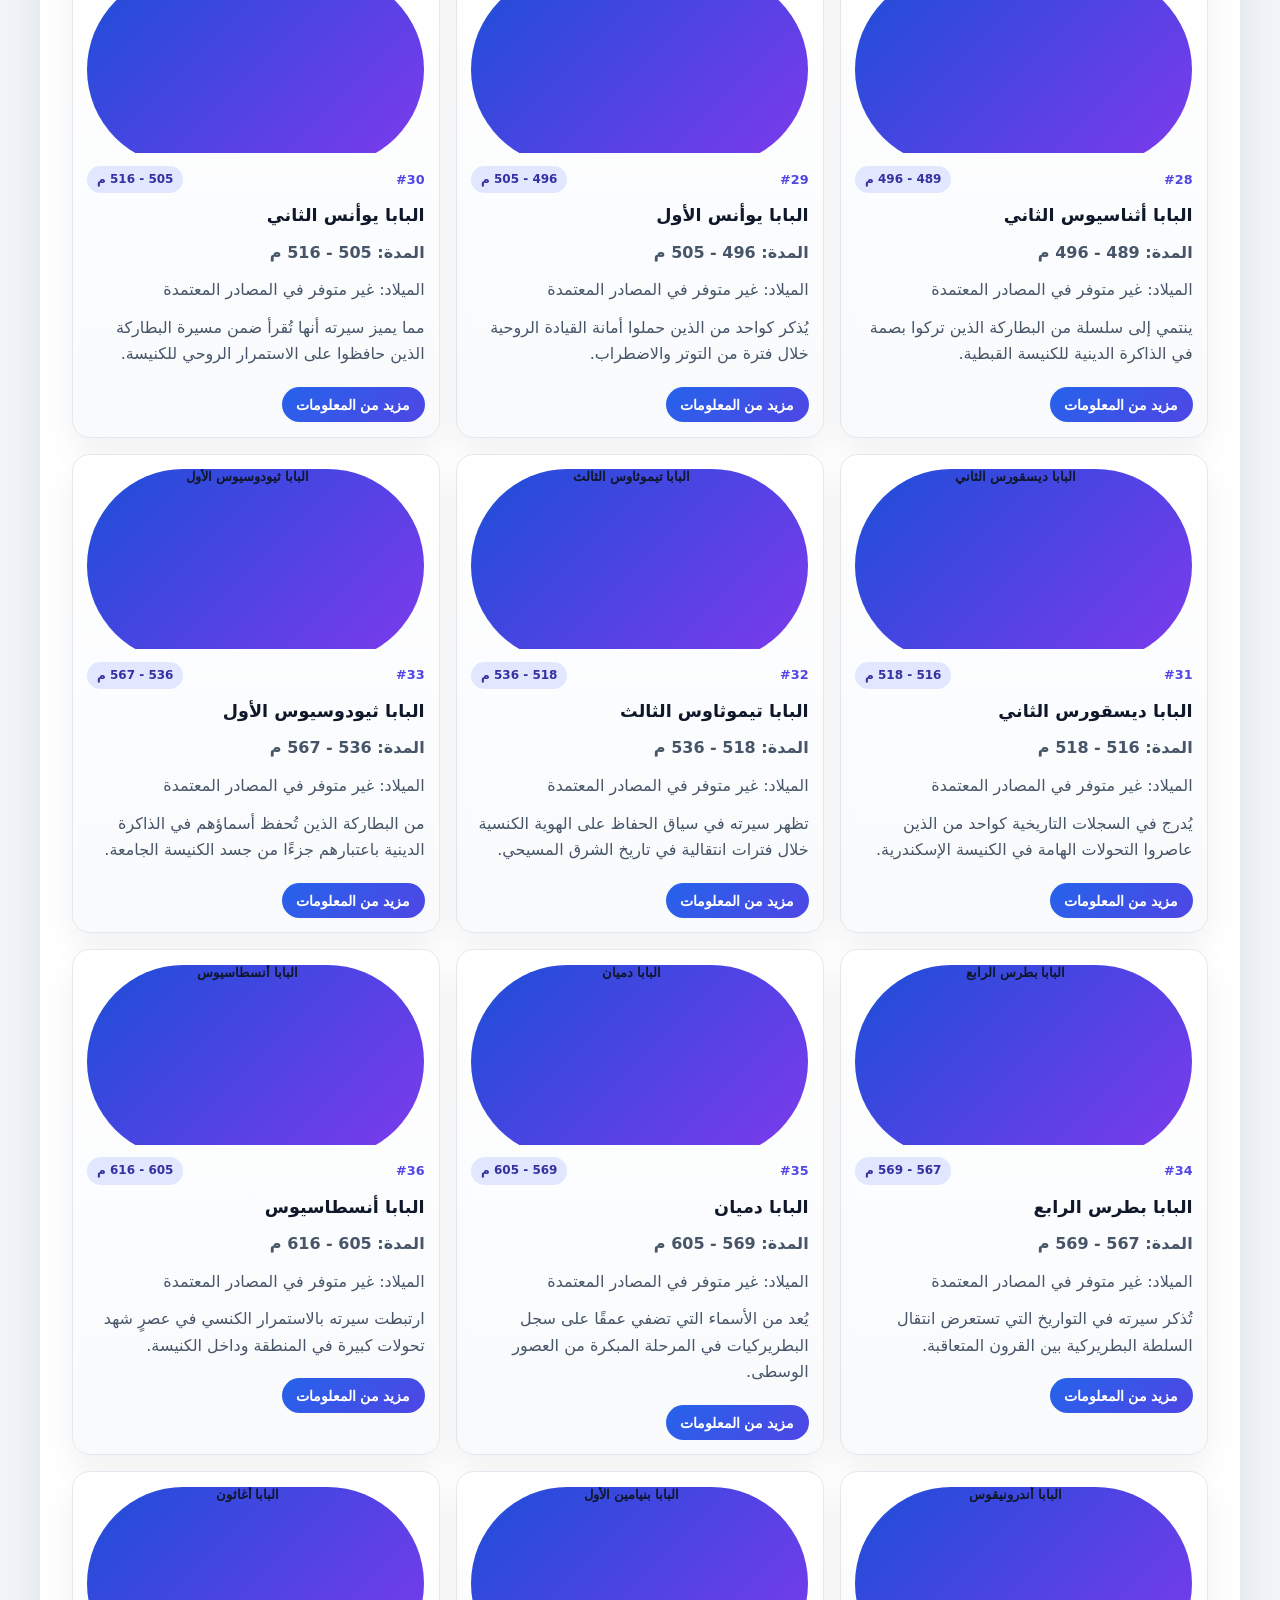
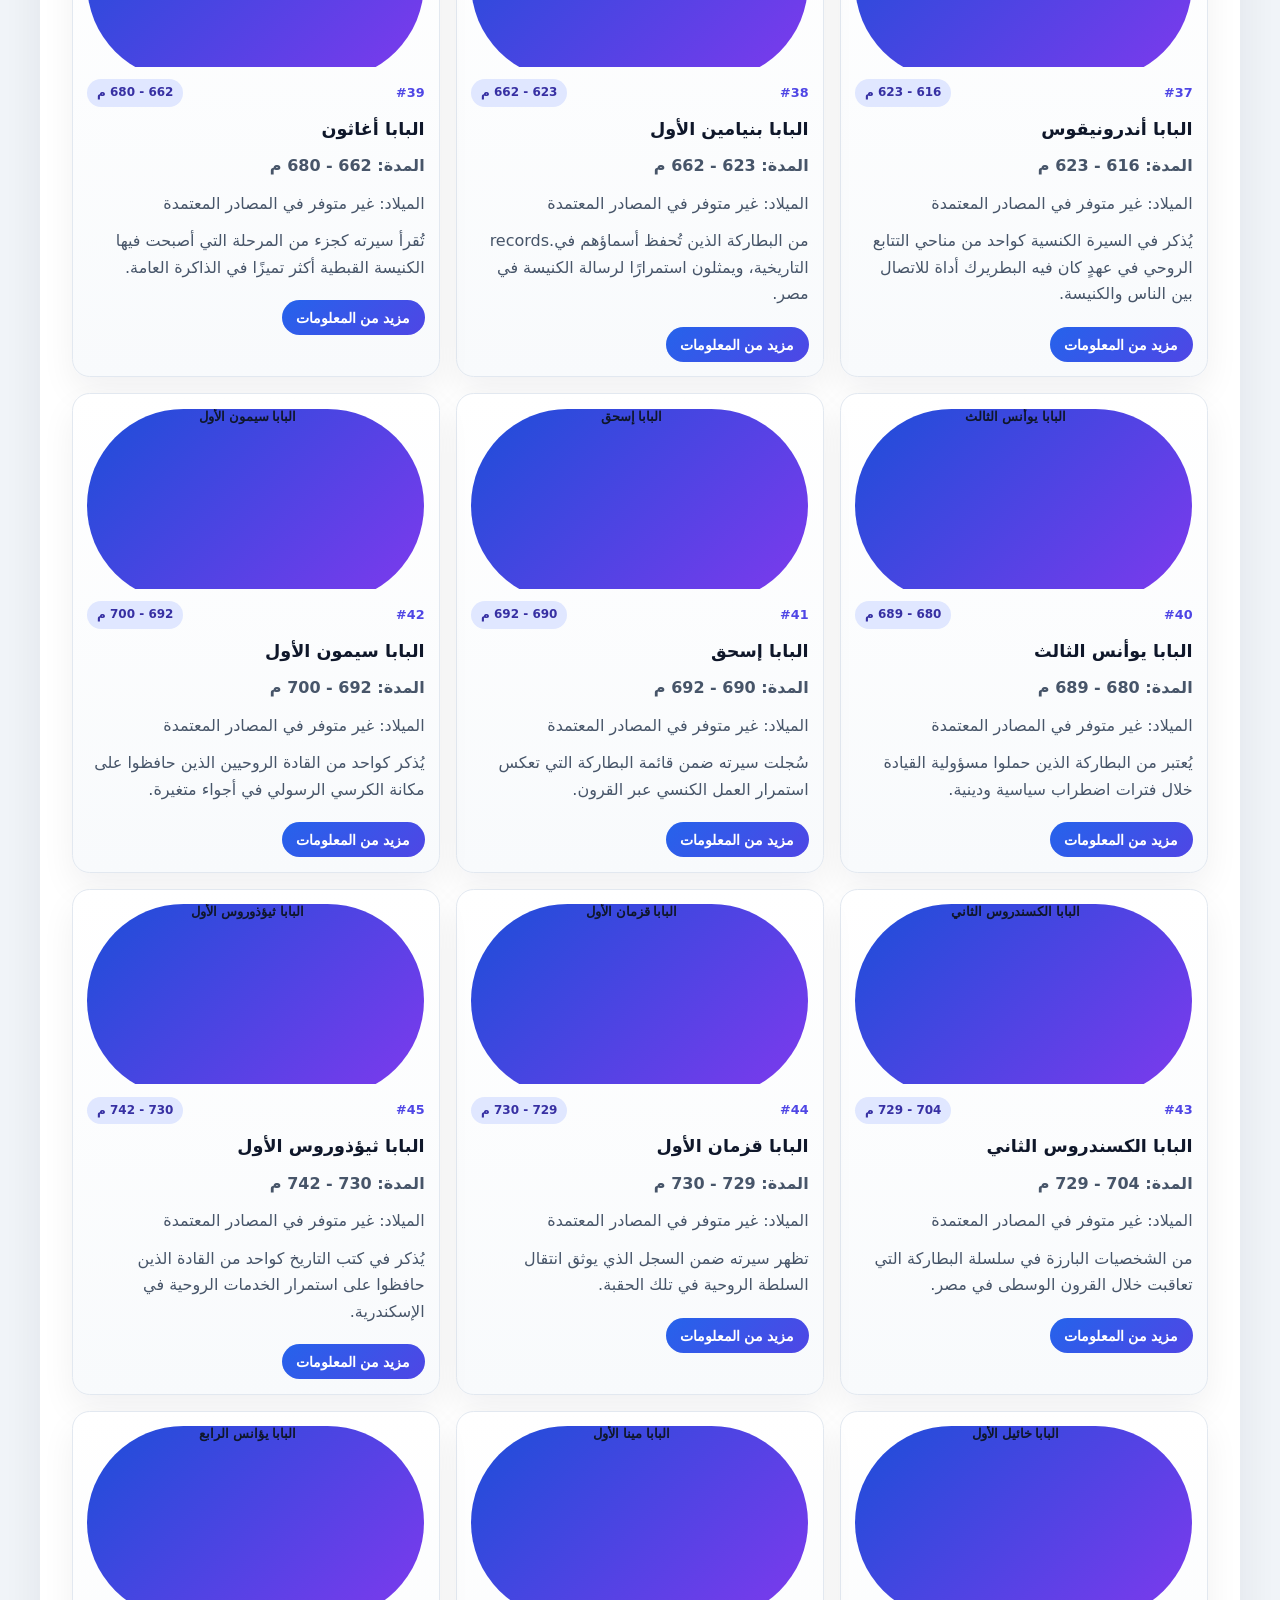
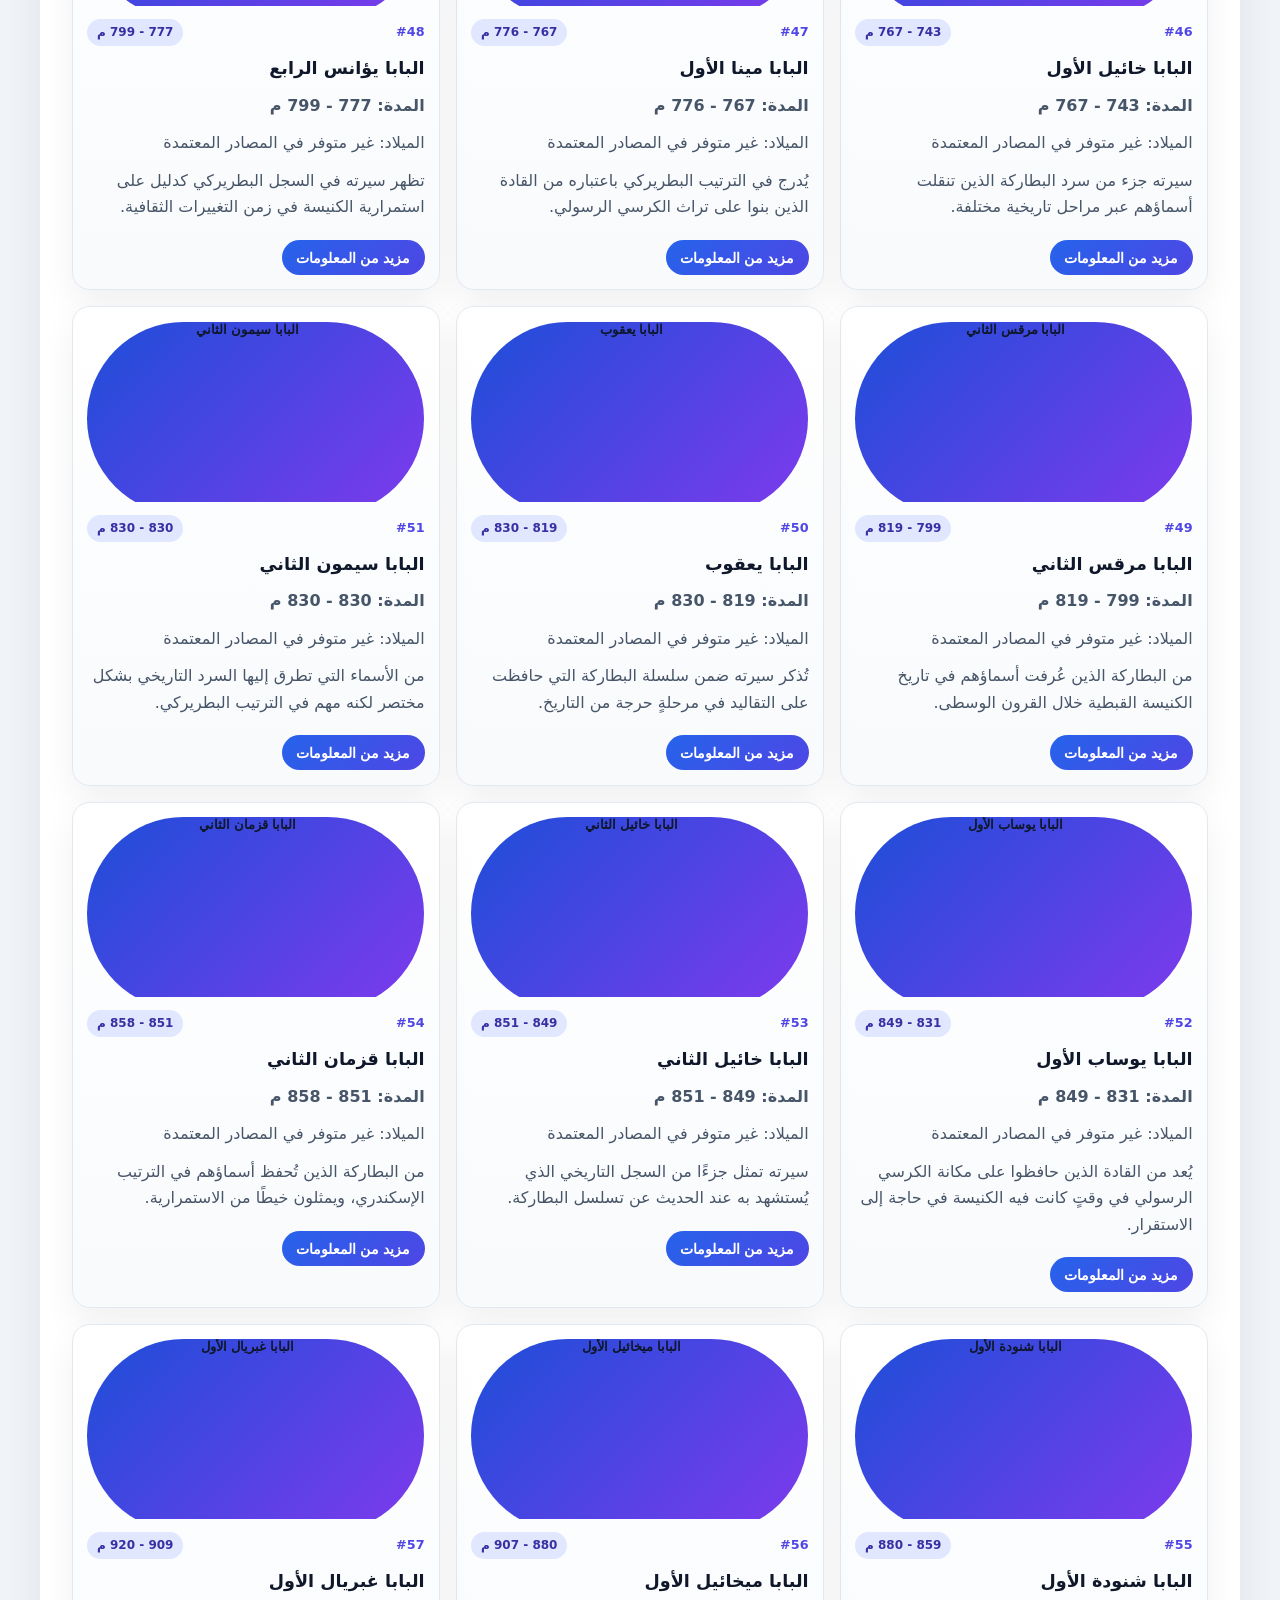
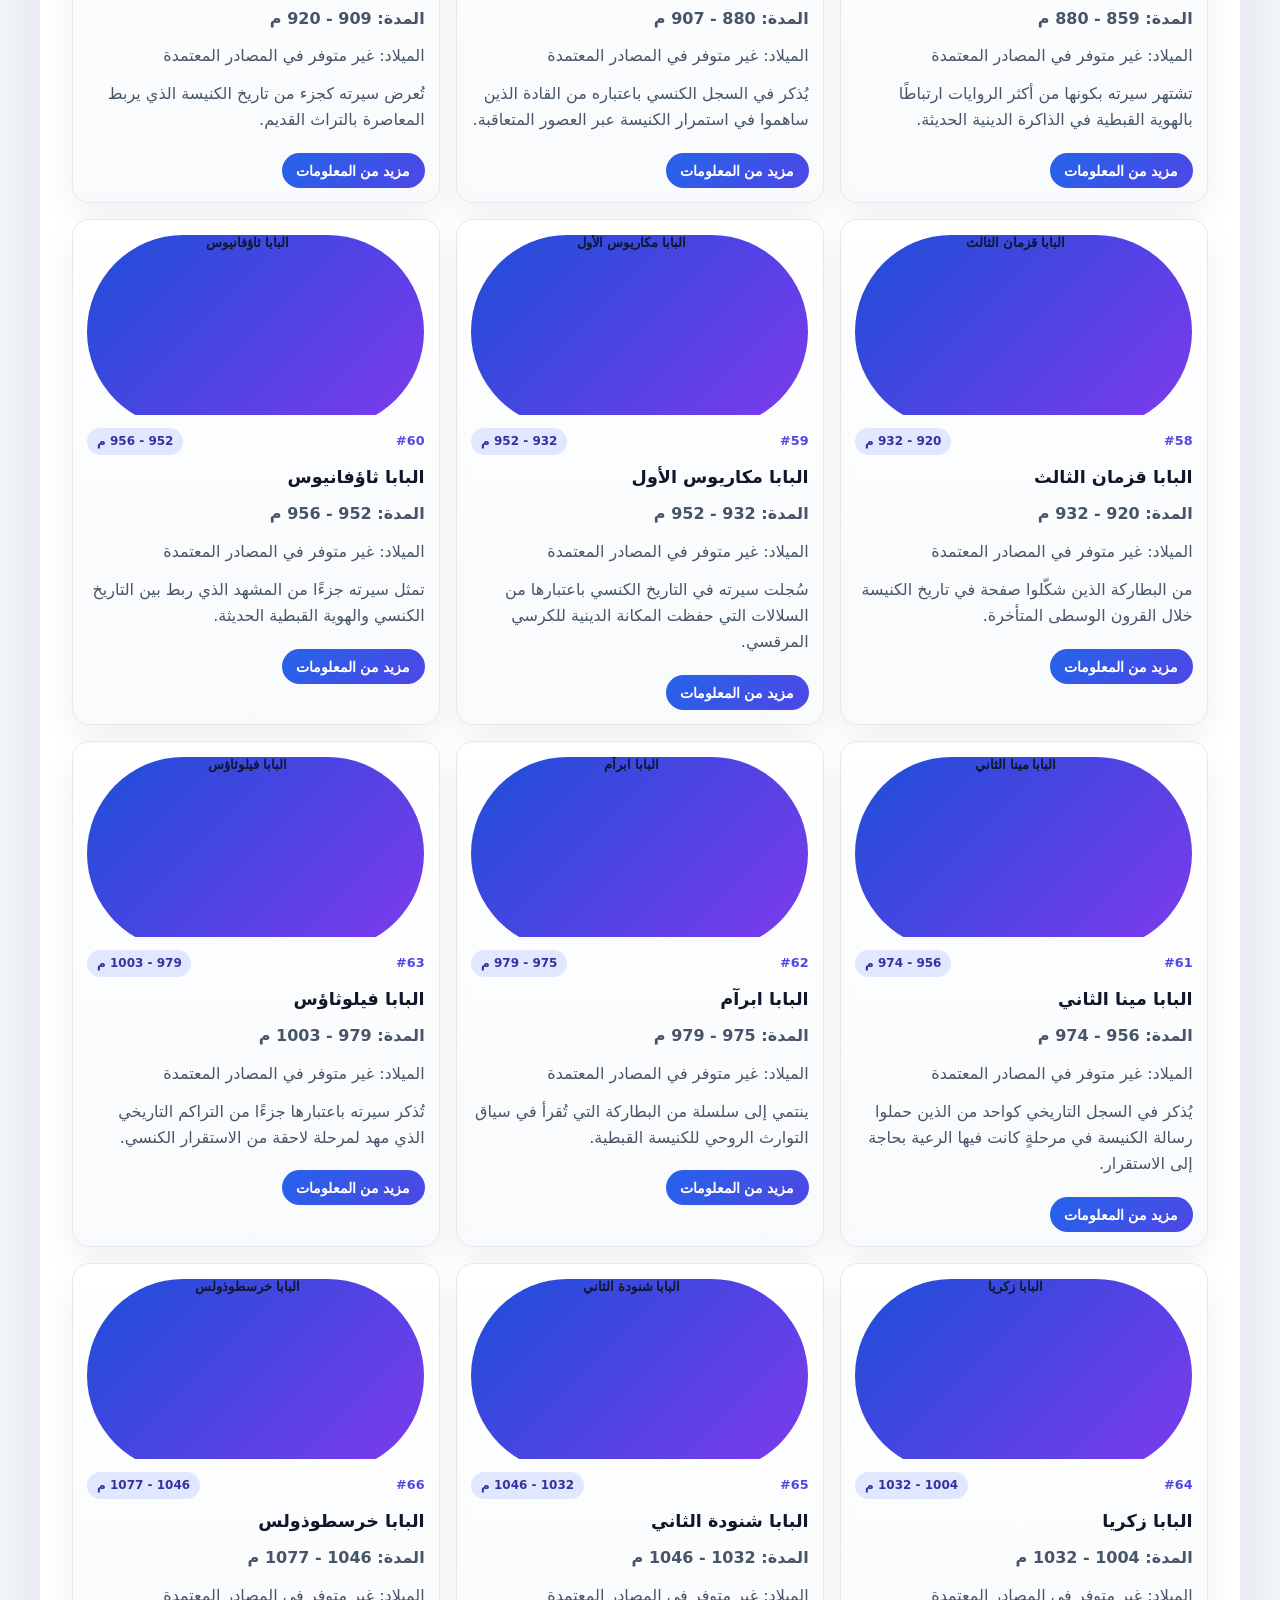
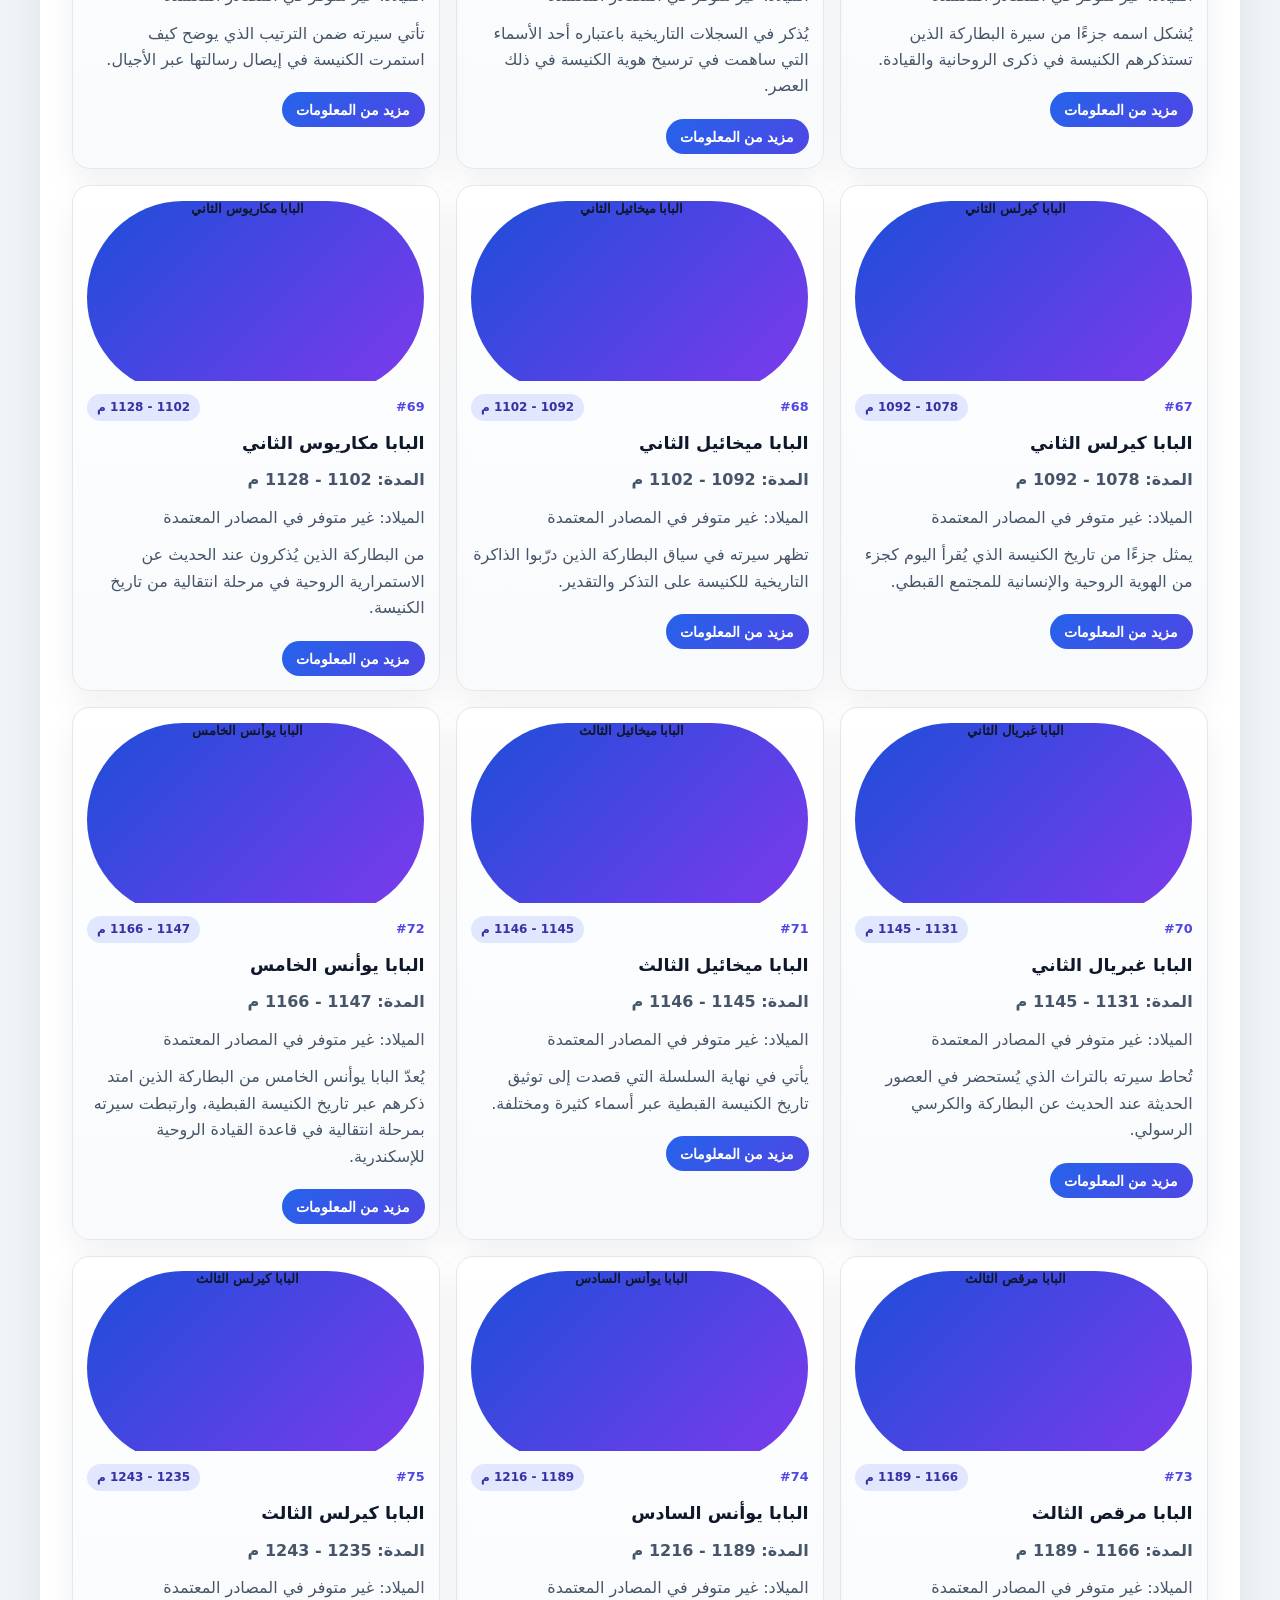
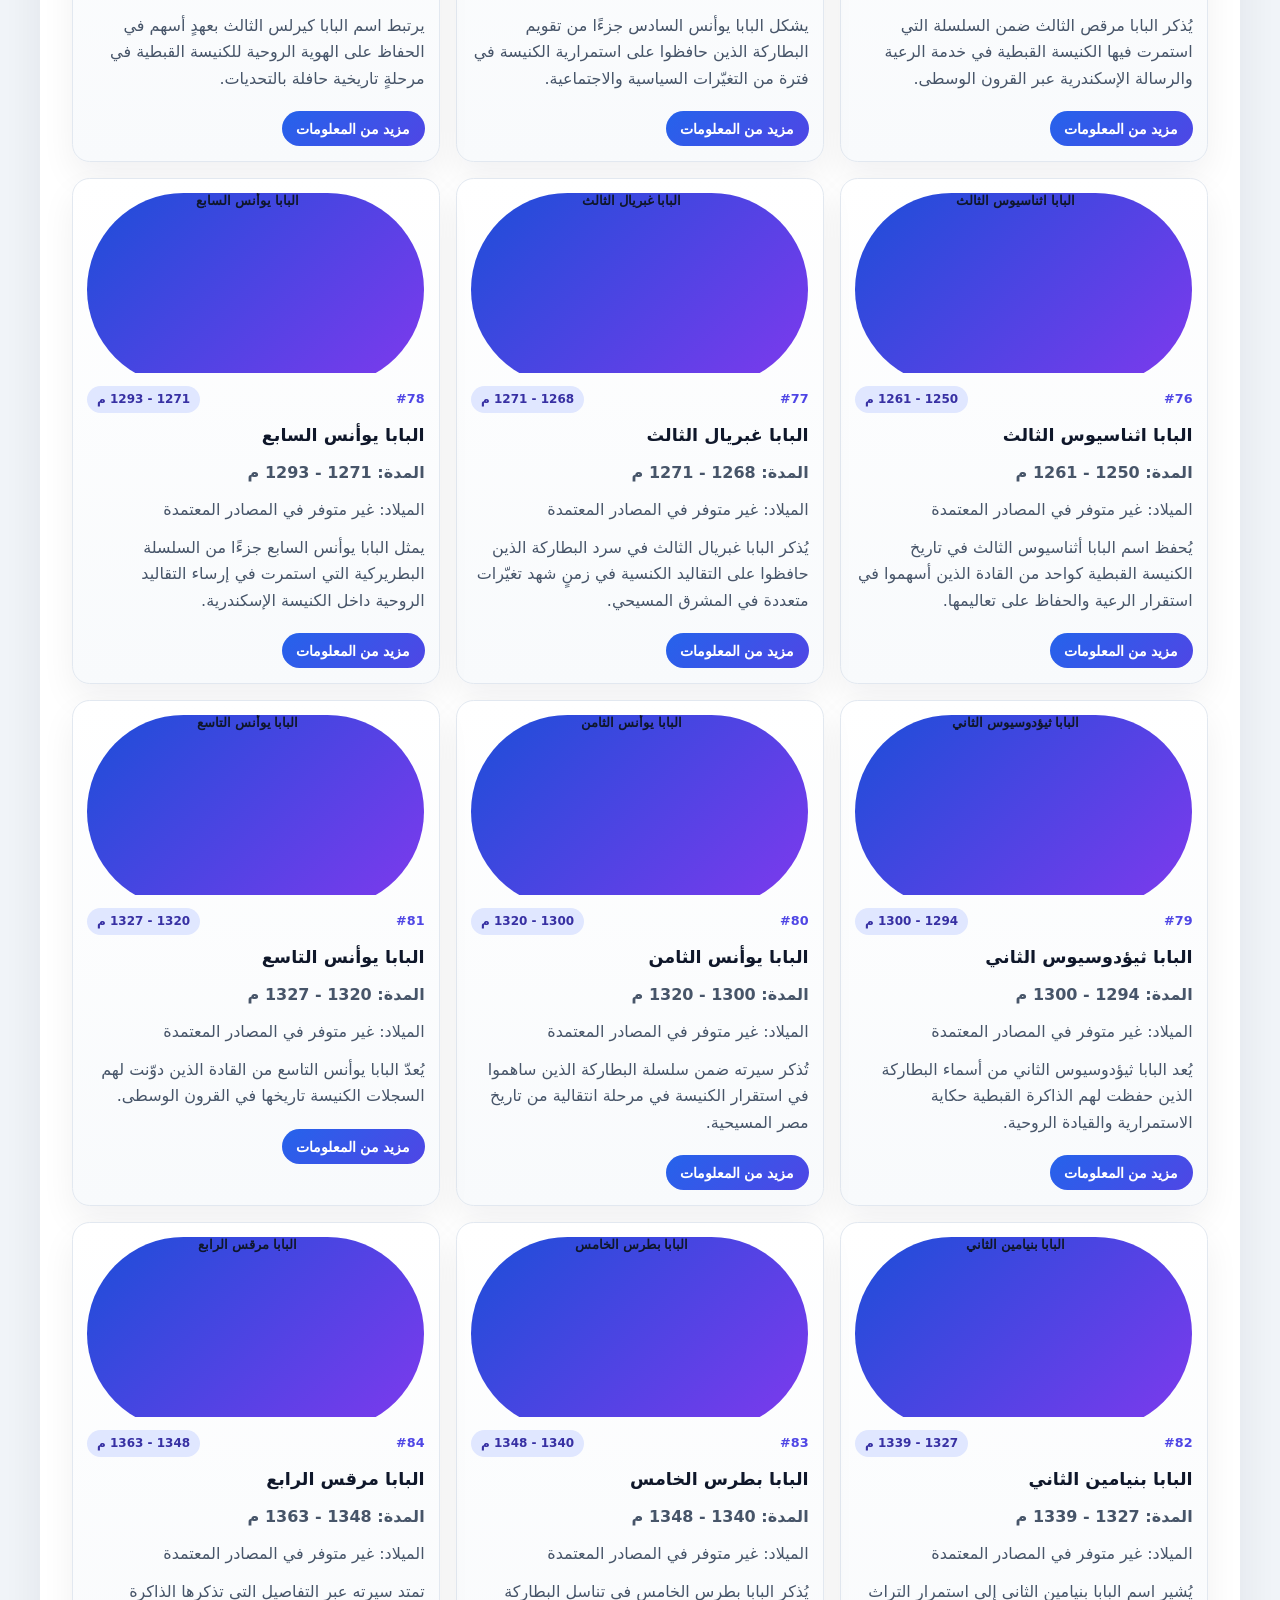
==== commit f227deb5: "Update pope photos and local biographies" ====
--- a/index.html
+++ b/index.html
@@ -104,7 +104,7 @@
   </main>
 
   <footer>
-    <p>موقع تعريفي مبني باستخدام HTML و CSS و JavaScript في مساحة العمل <strong>-22</strong>. | <a href="https://github.com/karasnazem-png/-22" target="_blank" rel="noopener">GitHub: karasnazem-png/-22</a></p>
+    <p>موقع تعريفي مبني باستخدام HTML و CSS و JavaScript في مساحة العمل <strong>-22</strong>.</p>
   </footer>
 
   <script src="pope-data.js?v=20260820-118"></script>
--- a/styles.css
+++ b/styles.css
@@ -447,9 +447,37 @@
   width: 100%;
   height: 180px;
   object-fit: cover;
+  object-position: center top;
   border-radius: 0.85rem;
   margin-bottom: 0.8rem;
   background: linear-gradient(135deg, #1d4ed8, #7c3aed);
+}
+
+.image-view-button {
+  position: relative;
+  display: block;
+  width: 100%;
+  padding: 0;
+  border: 0;
+  background: transparent;
+  color: inherit;
+  cursor: zoom-in;
+}
+
+.image-view-button img {
+  display: block;
+}
+
+.no-photo {
+  display: grid;
+  place-items: center;
+  min-height: 180px;
+  margin: 0 0 0.8rem;
+  border: 1px dashed #94a3b8;
+  border-radius: 0.85rem;
+  background: #f1f5f9;
+  color: #64748b;
+  font-weight: 800;
 }
 
 .pope-card-body {
@@ -527,6 +555,7 @@
   color: white;
   padding: 0.6rem 0.9rem;
   border-radius: 999px;
+  font-size: 0.9rem;
   font-weight: 800;
   cursor: pointer;
 }
@@ -558,8 +587,30 @@
   height: 100%;
   min-height: 280px;
   object-fit: cover;
+  object-position: center top;
   border-radius: 1rem;
   background: linear-gradient(135deg, #2563eb, #7c3aed);
+}
+
+.detail-image-frame {
+  display: flex;
+  flex-direction: column;
+  gap: 0.75rem;
+}
+
+.detail-image-frame .no-photo {
+  min-height: 280px;
+  margin: 0;
+}
+
+.detail-zoom-button {
+  padding: 0.65rem 0.9rem;
+  border-radius: 0.7rem;
+  background: #2563eb;
+  color: #ffffff;
+  font: inherit;
+  font-weight: 800;
+  cursor: zoom-in;
 }
 
 .detail-content {
@@ -736,6 +787,7 @@
 .more-info-image { width: 220px; height: auto; float: left; margin-left: 1rem; margin-bottom: 0.6rem; border-radius: 8px; }
 .more-info-extract { margin-bottom: 0.8rem; font-weight: 700; color: #334155; }
 .more-info-full { color: #475569; }
+.biography-facts { color: #1e3a8a; font-weight: 800; }
 .more-info-close {
   position: absolute;
   top: 8px;
@@ -747,7 +799,84 @@
   color: #334155;
 }
 .more-info-panel a { color: #2563eb; }
+
+.image-viewer {
+  position: fixed;
+  inset: 0;
+  z-index: 100002;
+  display: grid;
+  place-items: center;
+  padding: 1rem;
+}
+
+.image-viewer-backdrop {
+  position: absolute;
+  inset: 0;
+  background: rgba(2, 6, 23, 0.86);
+}
+
+.image-viewer-panel {
+  position: relative;
+  z-index: 1;
+  width: min(1100px, 100%);
+  height: min(90vh, 800px);
+  display: flex;
+  flex-direction: column;
+  overflow: hidden;
+  border-radius: 0.9rem;
+  background: #0f172a;
+  box-shadow: 0 30px 90px rgba(0, 0, 0, 0.5);
+}
+
+.image-viewer-toolbar {
+  display: flex;
+  align-items: center;
+  justify-content: space-between;
+  gap: 1rem;
+  padding: 0.75rem 1rem;
+  color: #ffffff;
+}
+
+.image-viewer-actions {
+  display: flex;
+  gap: 0.4rem;
+}
+
+.image-viewer-actions button {
+  min-width: 2.4rem;
+  min-height: 2.2rem;
+  border: 1px solid #475569;
+  border-radius: 0.45rem;
+  background: #1e293b;
+  color: #ffffff;
+  font: inherit;
+  font-weight: 800;
+  cursor: pointer;
+}
+
+.image-viewer-stage {
+  display: grid;
+  place-items: center;
+  min-height: 0;
+  flex: 1;
+  overflow: auto;
+  padding: 1rem;
+}
+
+.image-viewer-stage img {
+  max-width: 100%;
+  max-height: 100%;
+  object-fit: contain;
+  transform-origin: center;
+  transition: transform 0.2s ease;
+}
+
 @media (max-width: 800px) {
   .more-info-image { width: 100%; float: none; margin: 0 0 0.8rem 0; }
   .more-info-panel { padding: 0.9rem; }
-}
+
+  .image-viewer-panel { height: min(88vh, 700px); }
+  .image-viewer-toolbar { align-items: flex-start; flex-direction: column; }
+  .image-viewer-actions { width: 100%; }
+  .image-viewer-actions button { flex: 1; }
+}
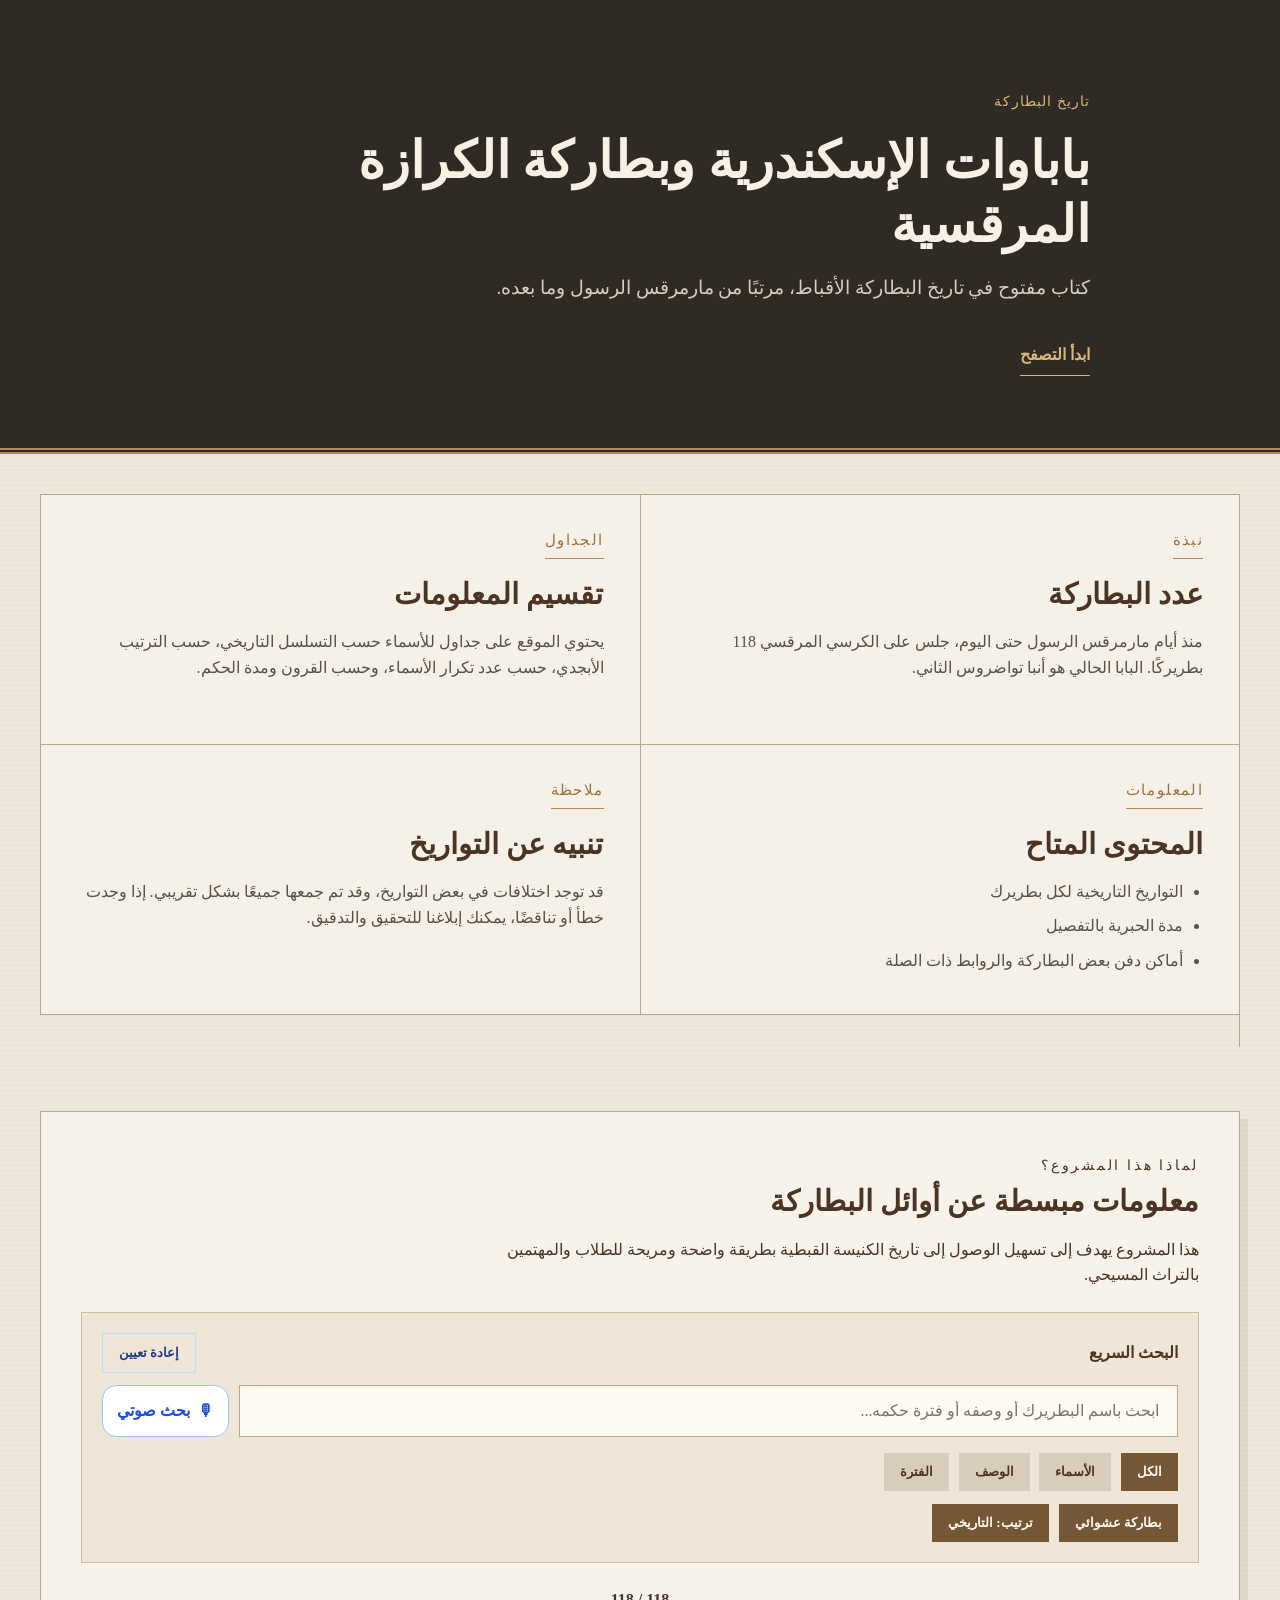
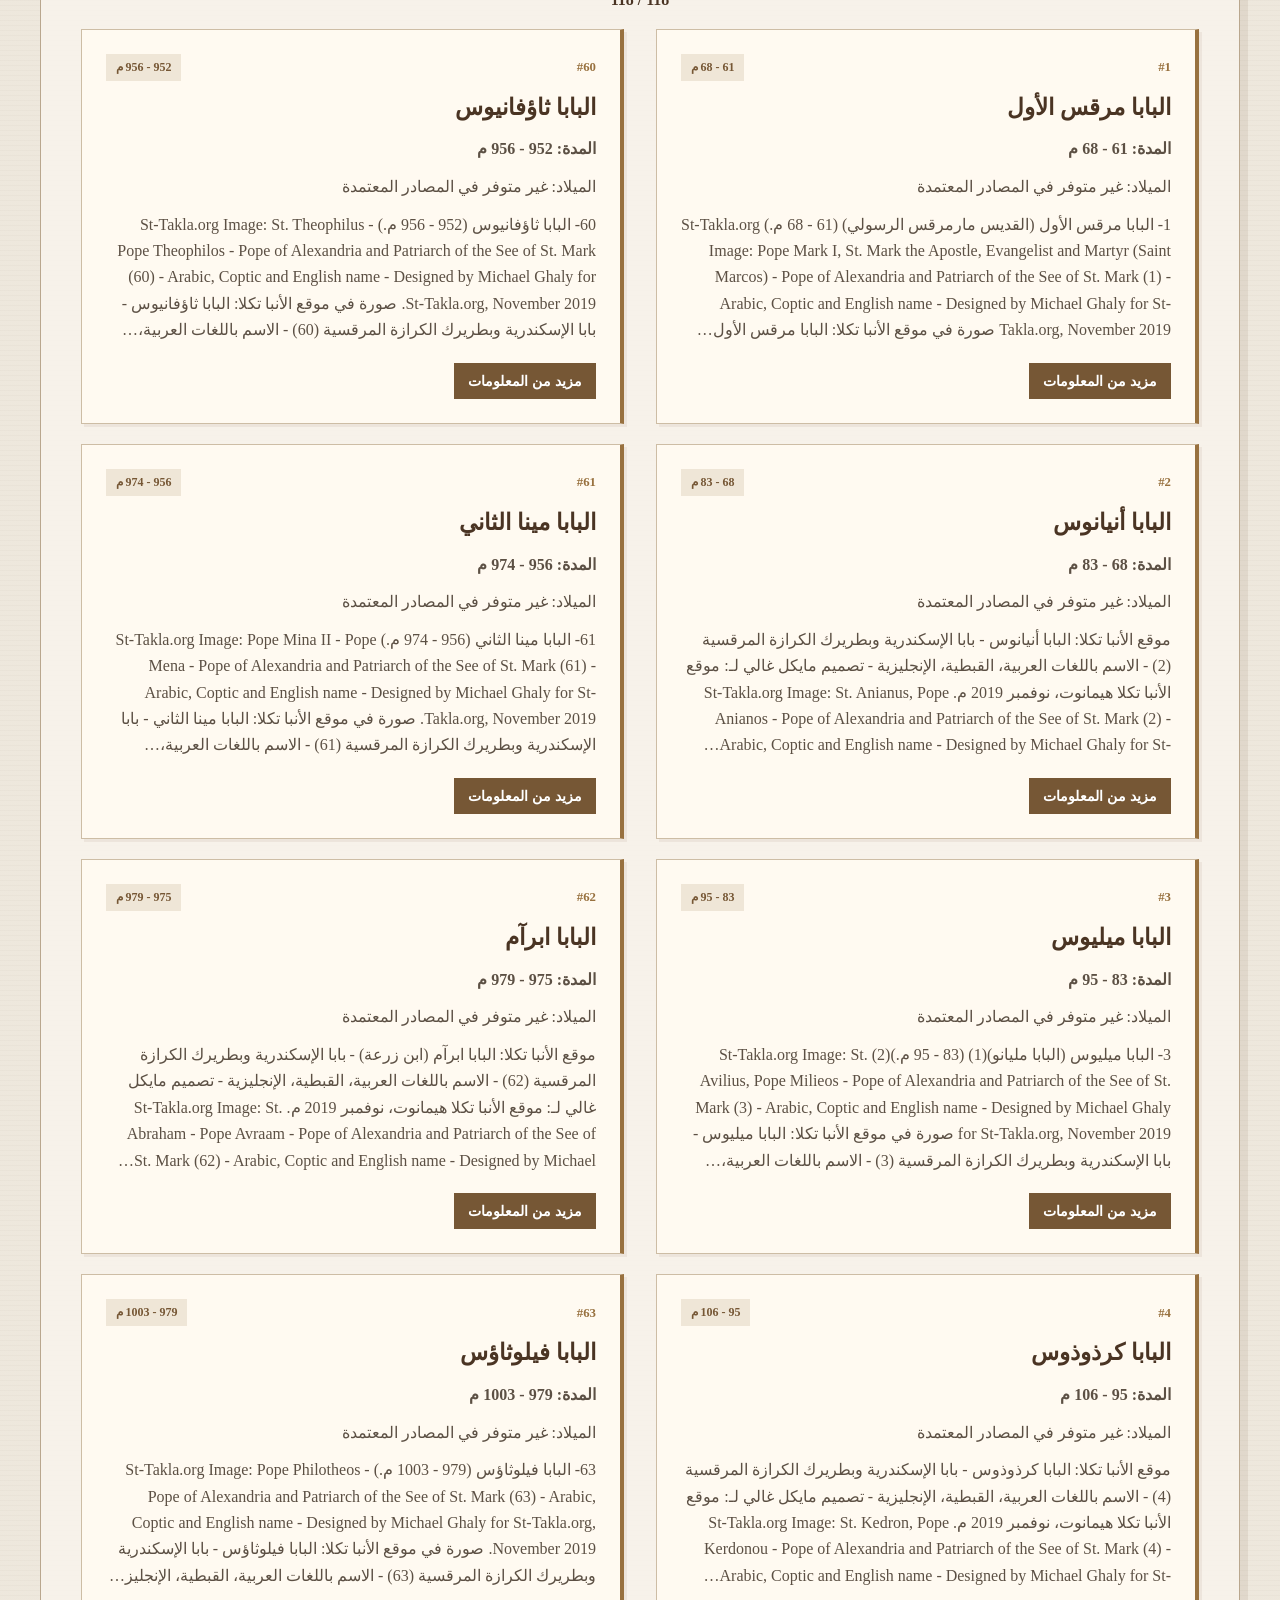
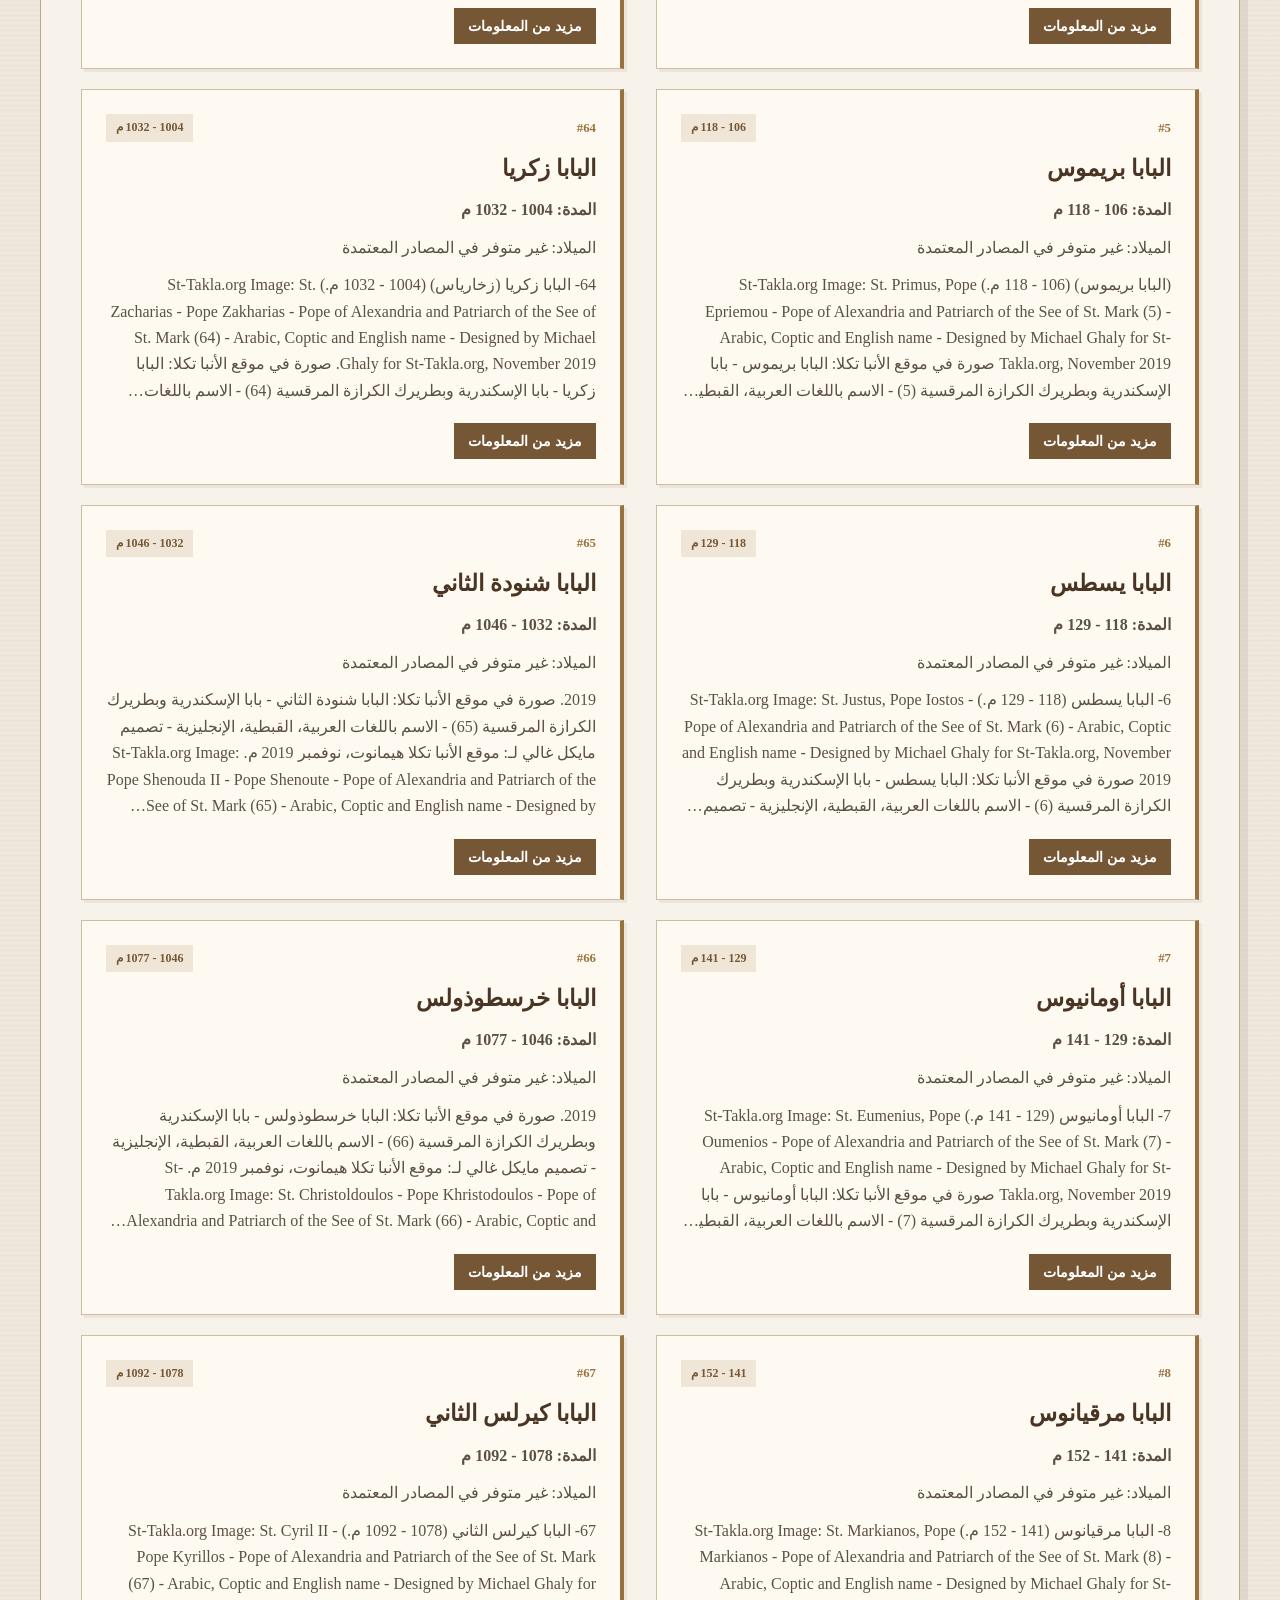
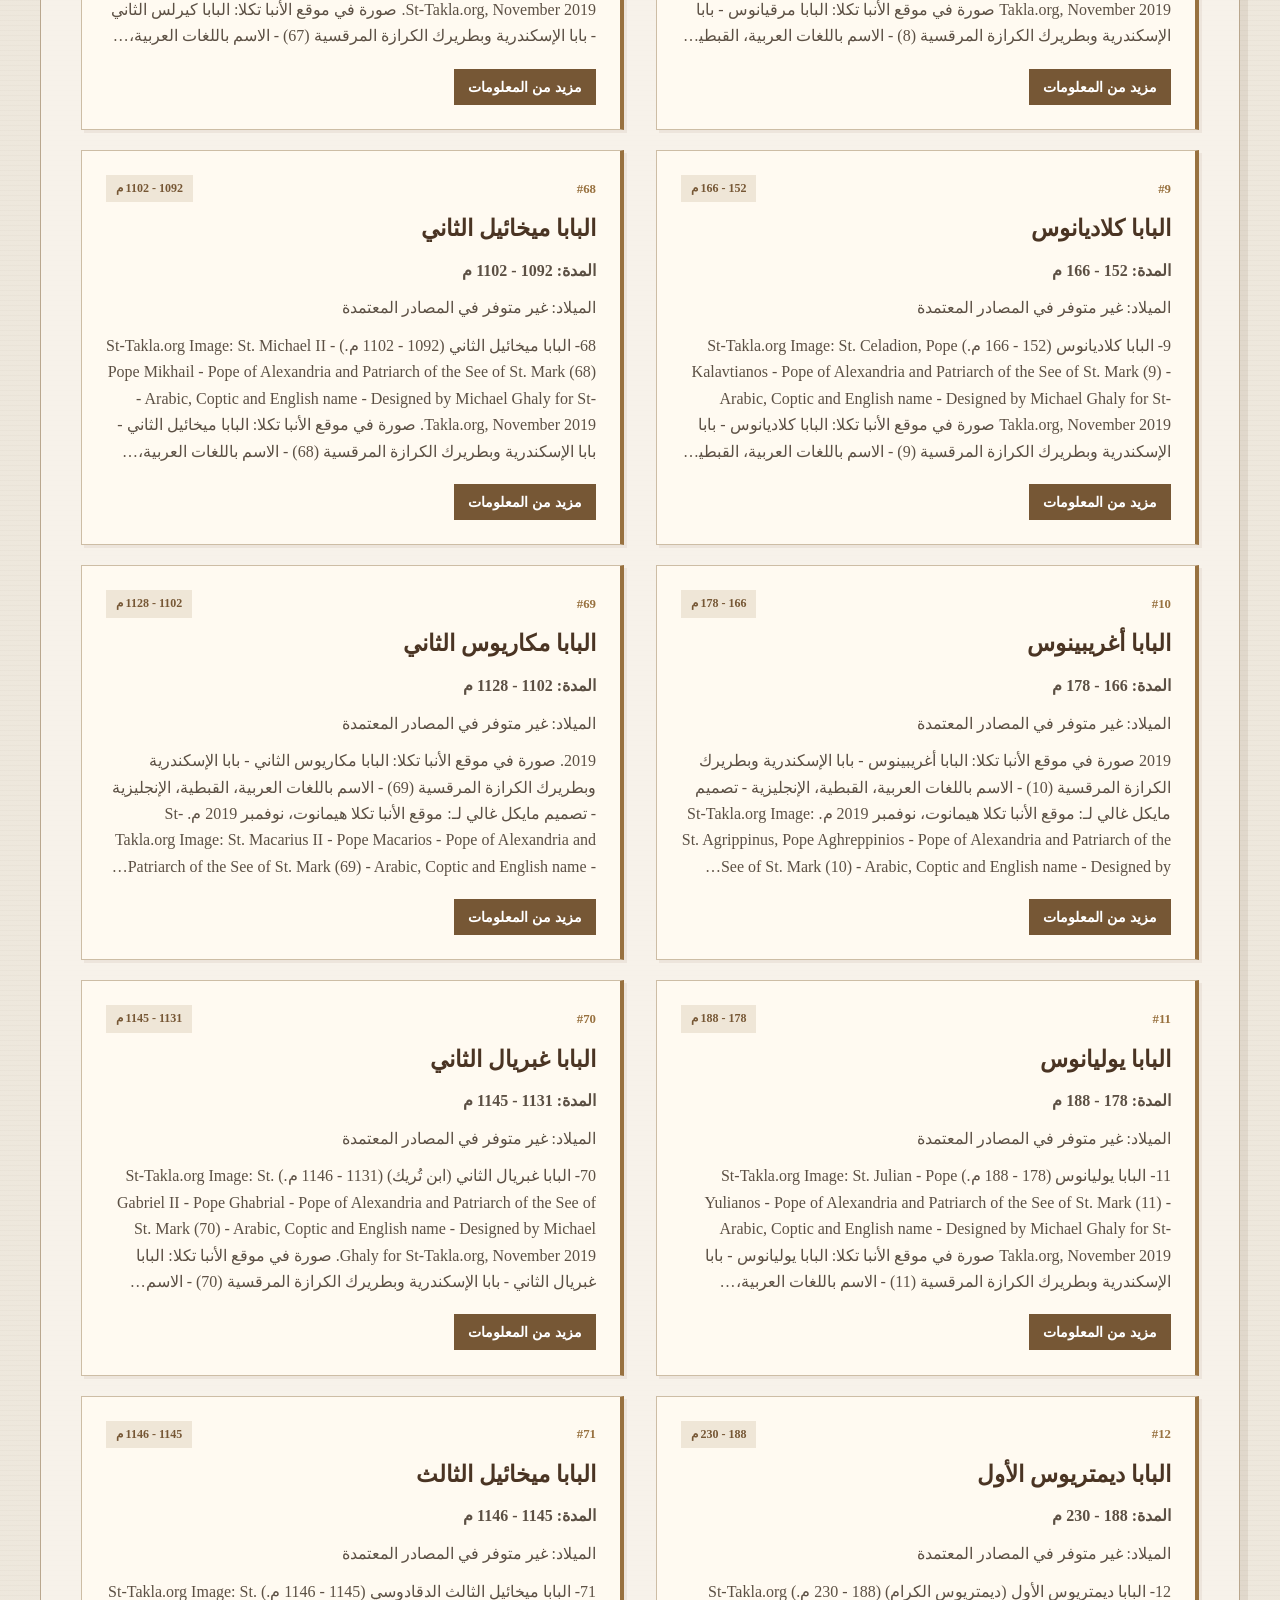
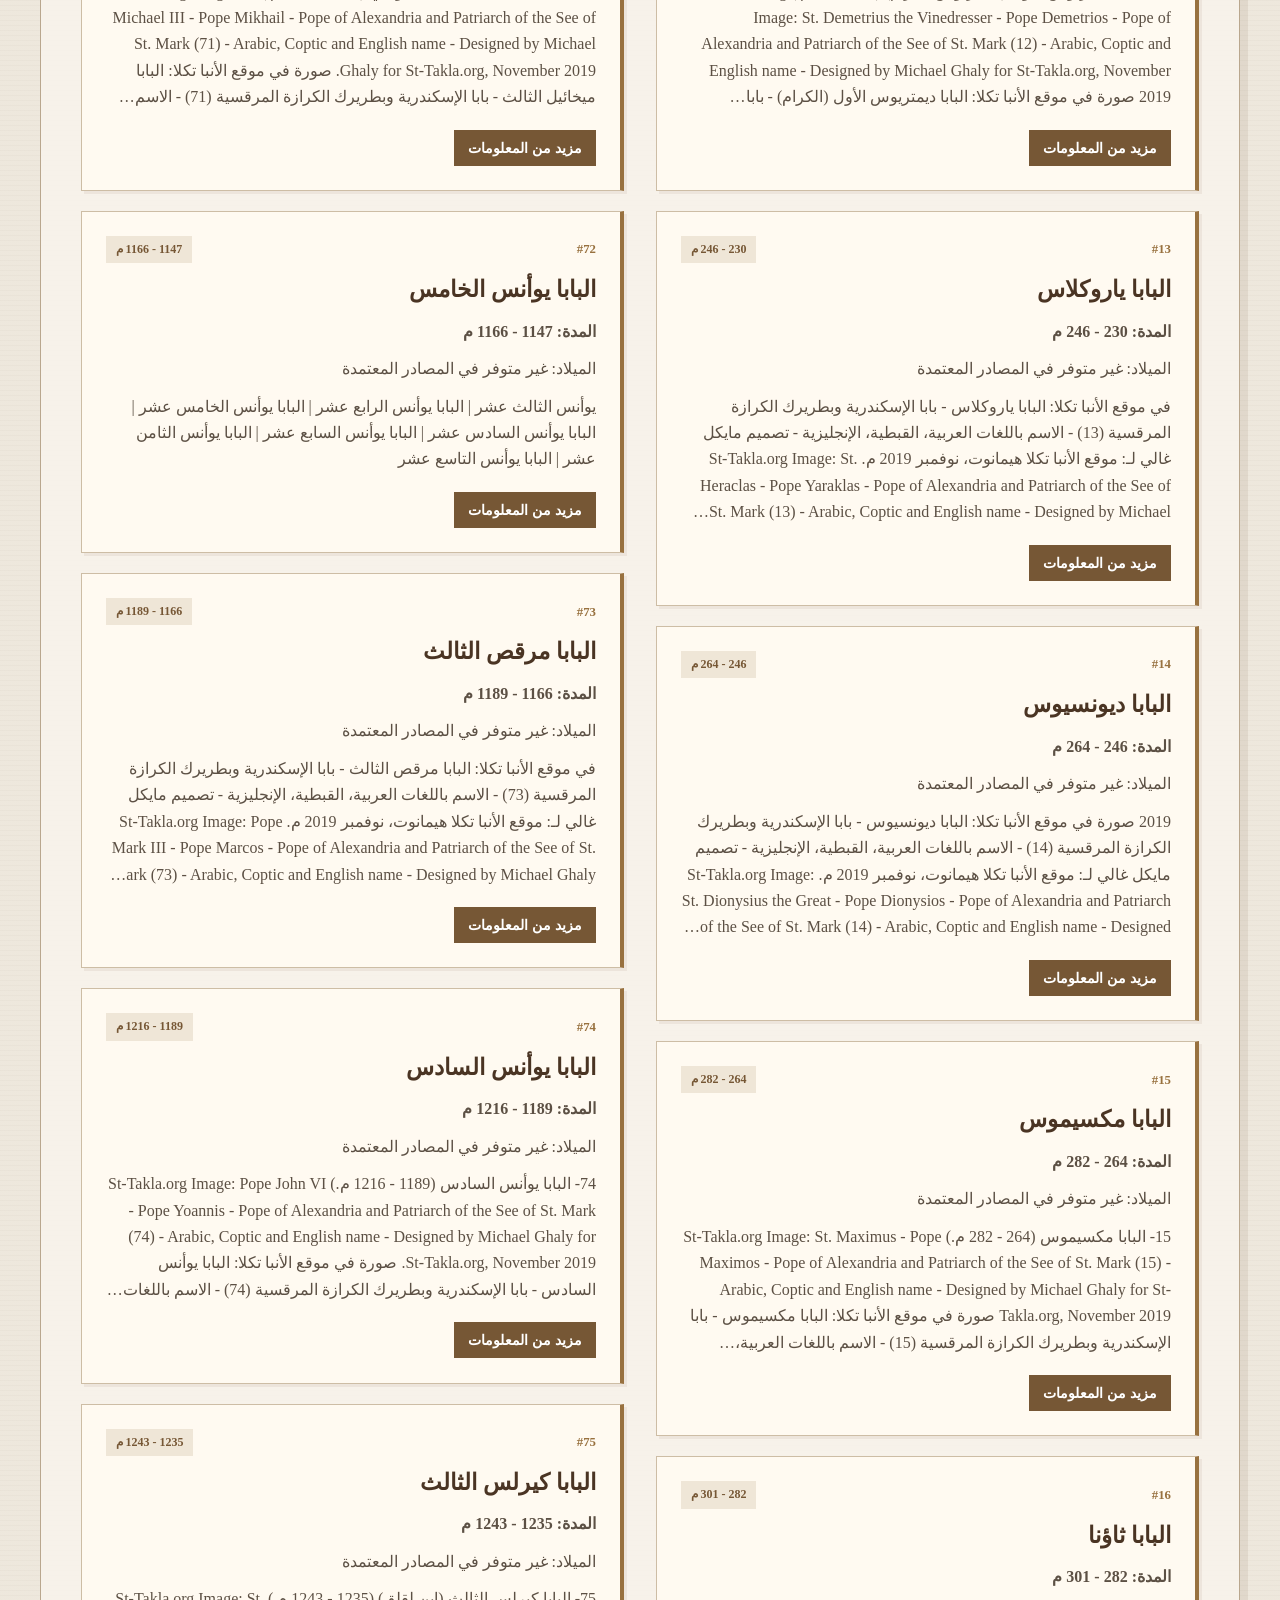
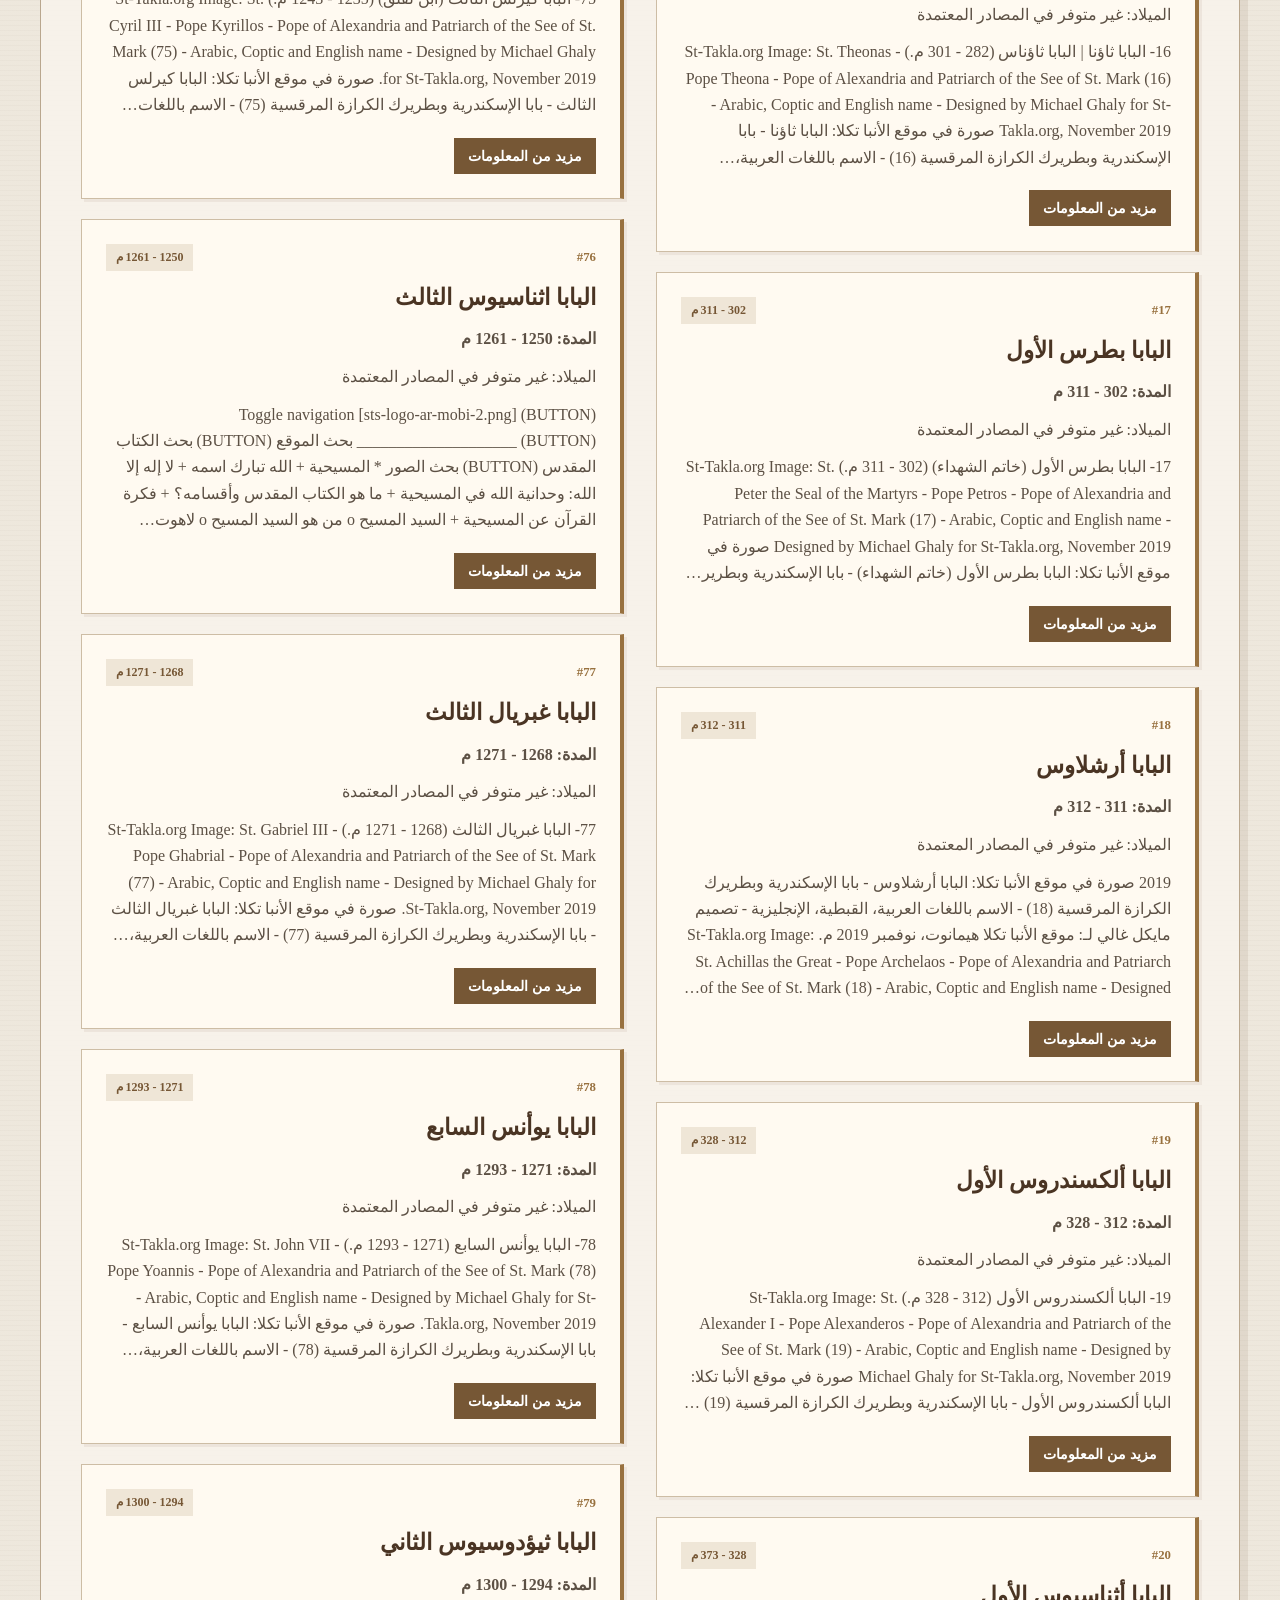
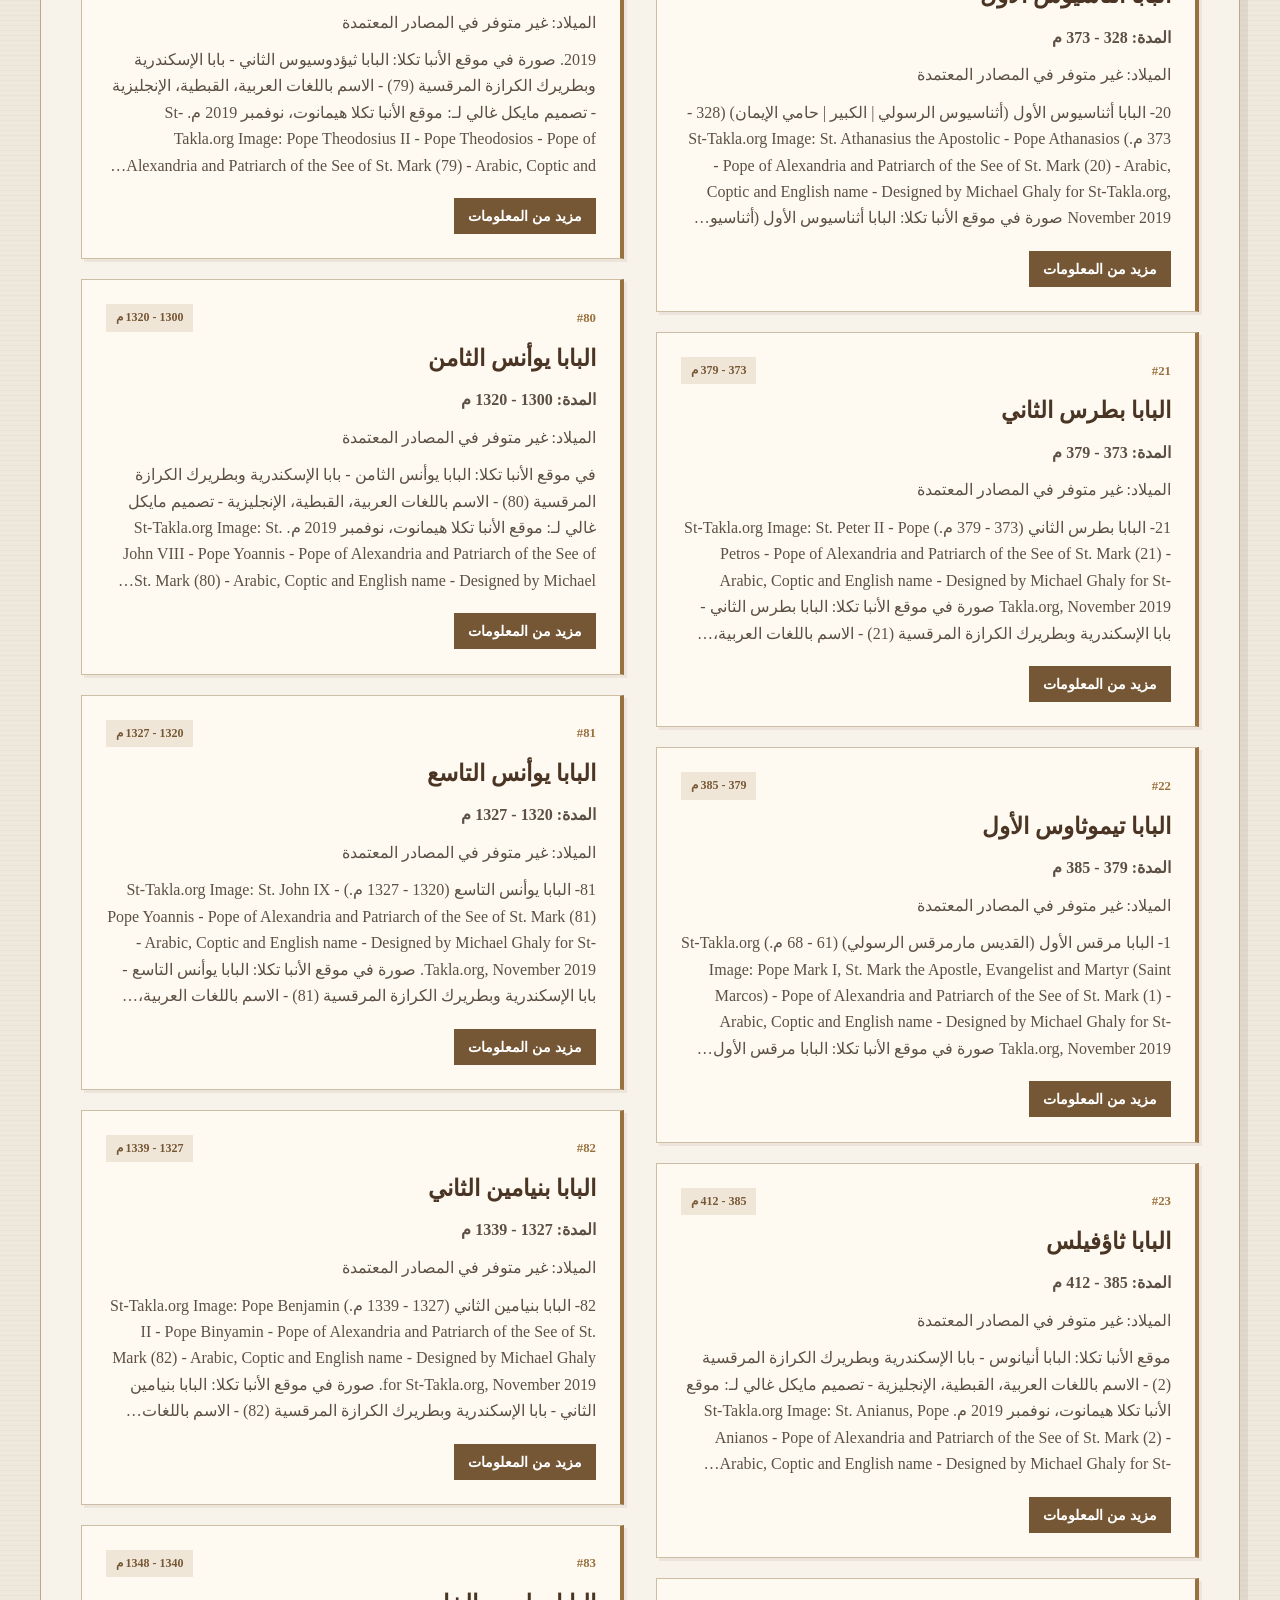
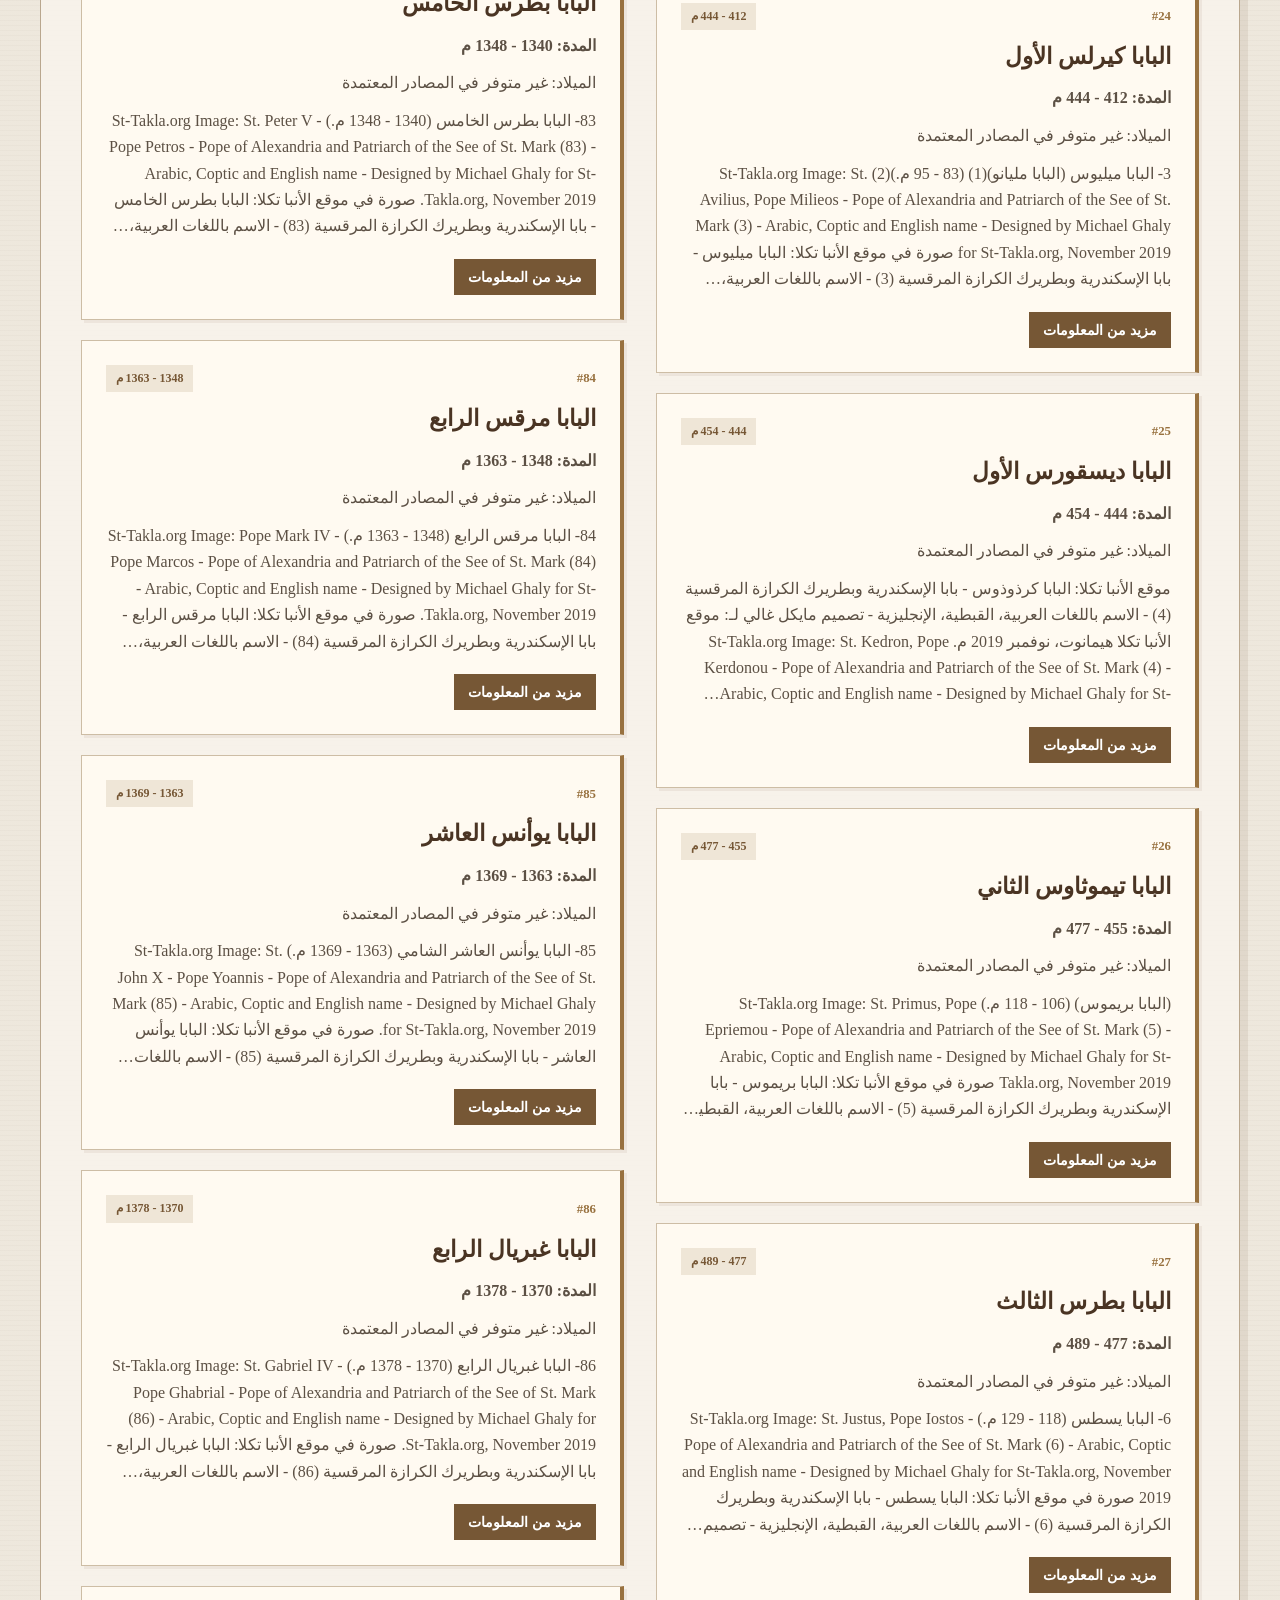
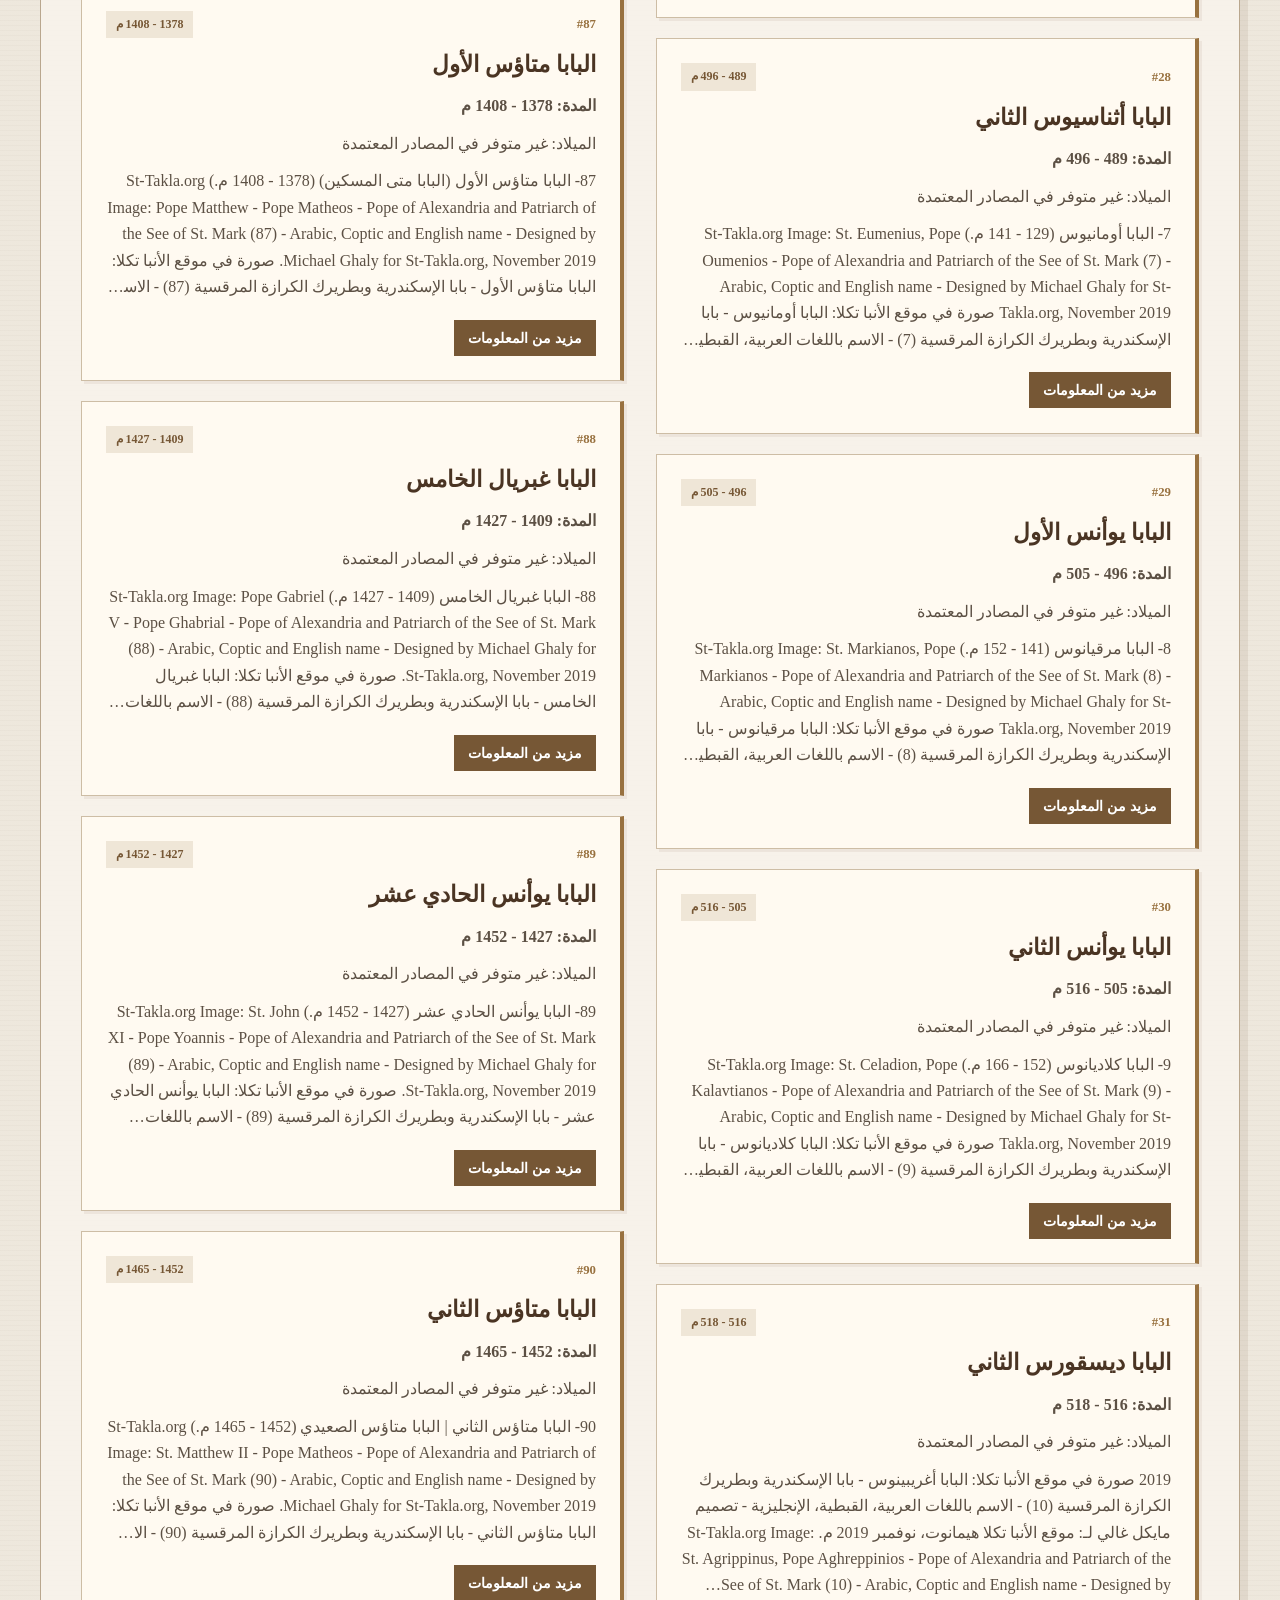
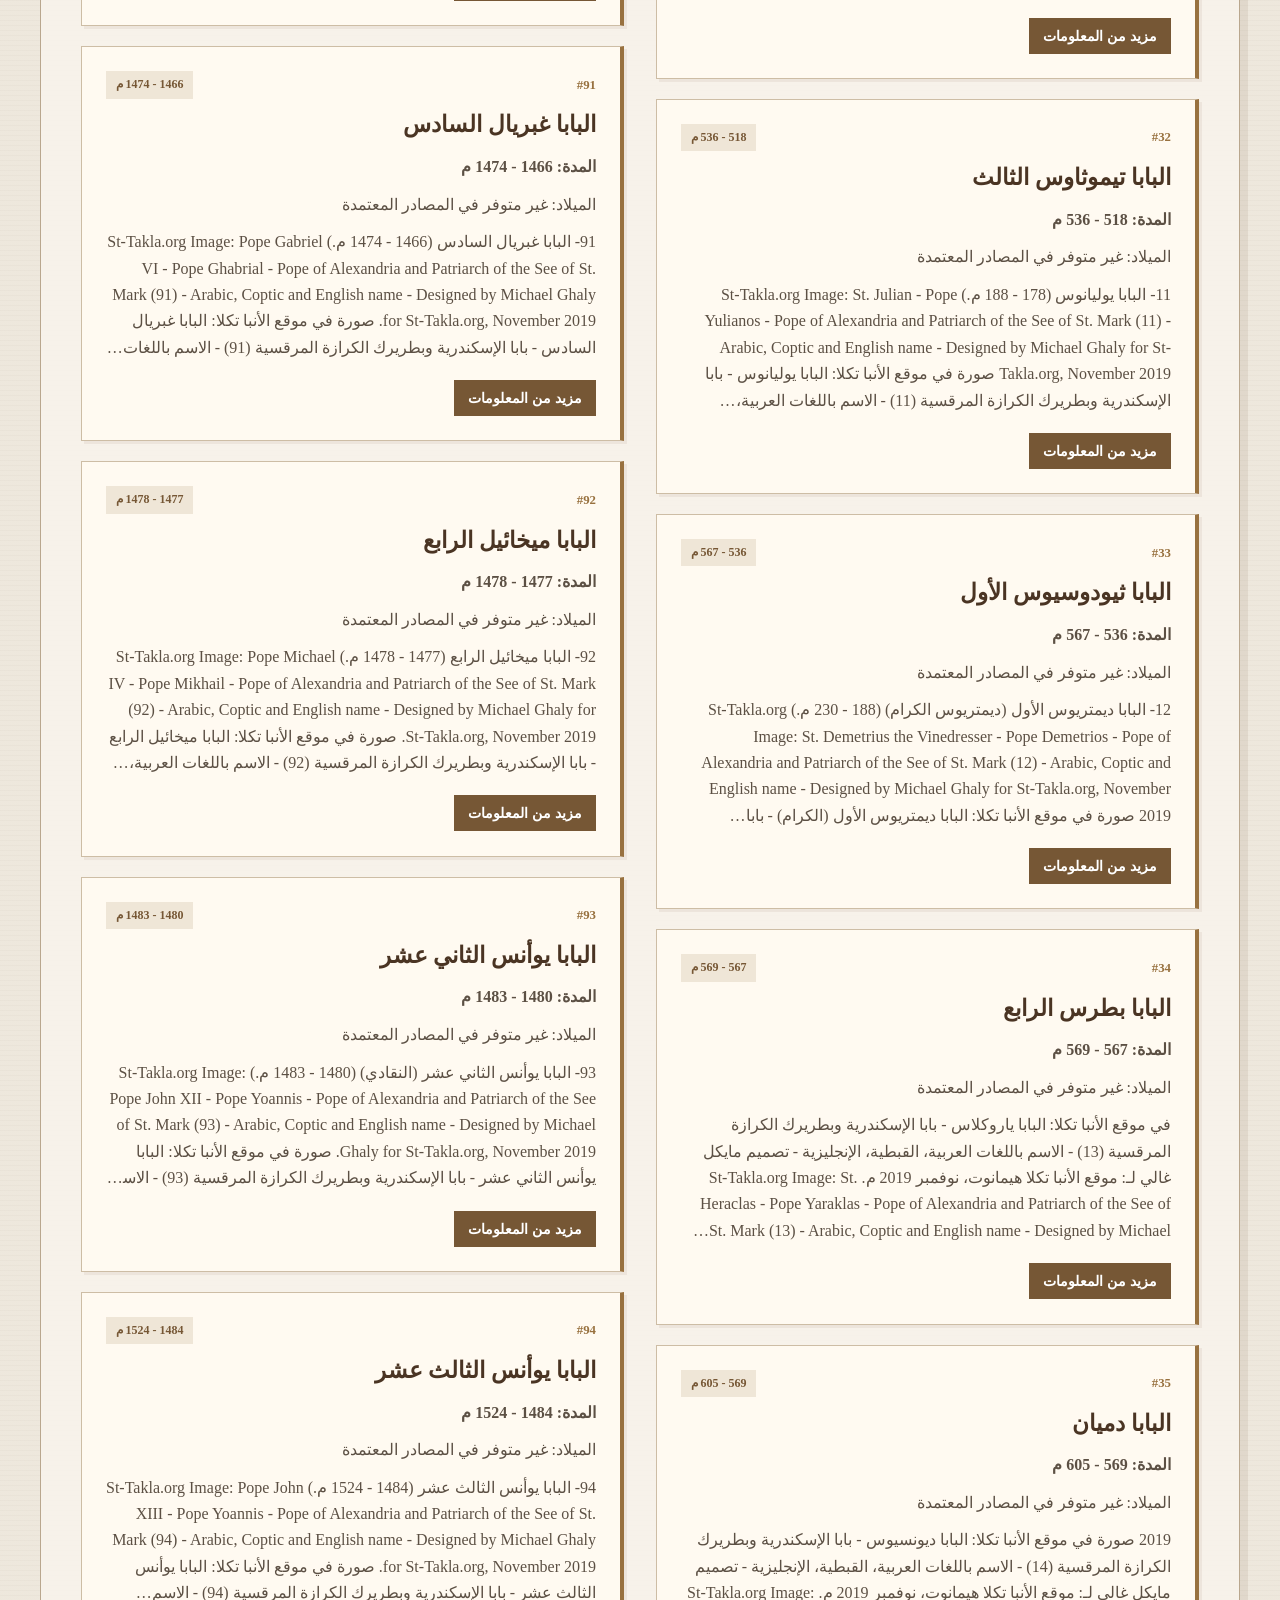
==== commit b5110fb4: "Create text-first book layout" ====
--- a/index.html
+++ b/index.html
@@ -11,15 +11,14 @@
     <div class="container hero-content">
       <p class="eyebrow">تاريخ البطاركة</p>
       <h1>باباوات الإسكندرية وبطاركة الكرازة المرقسية</h1>
-      <p class="hero-copy">موقع يقدم معلومات عن تاريخ البطاركة الأقباط، عددهم، وترتيبهم التاريخي مع بطاقات تحتوي على صورة خلفية لكل قسم.</p>
+      <p class="hero-copy">كتاب مفتوح في تاريخ البطاركة الأقباط، مرتبًا من مارمرقس الرسول وما بعده.</p>
       <a class="hero-link" href="#historySection">ابدأ التصفح</a>
     </div>
   </header>
 
   <main class="container">
     <section class="info-grid">
-      <article class="card" style="background-image: url('https://images.unsplash.com/photo-1509474520651-488d9f6d0e74?auto=format&fit=crop&w=1200&q=80');">
-        <div class="card-overlay"></div>
+      <article class="card">
         <div class="card-content">
           <span class="card-label">نبذة</span>
           <h2>عدد البطاركة</h2>
@@ -27,8 +26,7 @@
         </div>
       </article>
 
-      <article class="card" style="background-image: url('https://images.unsplash.com/photo-1515378791036-0648a3ef77b2?auto=format&fit=crop&w=1200&q=80');">
-        <div class="card-overlay"></div>
+      <article class="card">
         <div class="card-content">
           <span class="card-label">الجداول</span>
           <h2>تقسيم المعلومات</h2>
@@ -36,8 +34,7 @@
         </div>
       </article>
 
-      <article class="card" style="background-image: url('https://images.unsplash.com/photo-1496386466948-0d6b369d5d31?auto=format&fit=crop&w=1200&q=80');">
-        <div class="card-overlay"></div>
+      <article class="card">
         <div class="card-content">
           <span class="card-label">المعلومات</span>
           <h2>المحتوى المتاح</h2>
@@ -49,8 +46,7 @@
         </div>
       </article>
 
-      <article class="card" style="background-image: url('https://images.unsplash.com/photo-1467269204594-9661b134dd2b?auto=format&fit=crop&w=1200&q=80');">
-        <div class="card-overlay"></div>
+      <article class="card">
         <div class="card-content">
           <span class="card-label">ملاحظة</span>
           <h2>تنبيه عن التواريخ</h2>
--- a/styles.css
+++ b/styles.css
@@ -527,6 +527,13 @@
   color: #1e3a8a;
 }
 
+.pope-description {
+  display: -webkit-box;
+  -webkit-box-orient: vertical;
+  -webkit-line-clamp: 5;
+  overflow: hidden;
+}
+
 .pope-card a {
   display: inline-block;
   margin-top: 0.45rem;
@@ -751,6 +758,250 @@
   50% { transform: rotateX(1260deg) rotateY(900deg); }
   80% { transform: rotateX(1620deg) rotateY(1260deg); }
   100% { transform: rotateX(1800deg) rotateY(1440deg); }
+}
+
+/* Text-first historical book layout */
+:root {
+  font-family: "Amiri", "Noto Naskh Arabic", Georgia, serif;
+  background: #e9e1d3;
+  color: #302a24;
+}
+
+body {
+  background:
+    linear-gradient(rgba(255, 255, 255, 0.22), rgba(255, 255, 255, 0.22)),
+    repeating-linear-gradient(0deg, rgba(88, 66, 43, 0.035) 0, rgba(88, 66, 43, 0.035) 1px, transparent 1px, transparent 5px),
+    #e9e1d3;
+}
+
+.hero {
+  padding: 5.5rem 0 4rem;
+  background: #302a24;
+  border-bottom: 6px double #b08b57;
+  text-align: right;
+}
+
+.hero-content {
+  max-width: 900px;
+}
+
+.hero .eyebrow {
+  color: #d8b77d;
+  letter-spacing: 0.08em;
+}
+
+.hero h1 {
+  max-width: 760px;
+  color: #f7f0e4;
+  font-weight: 700;
+  line-height: 1.25;
+}
+
+.hero-copy {
+  margin-right: 0;
+  color: #d8cdbd;
+  font-size: 1.2rem;
+}
+
+.hero-link,
+.back-link {
+  border-bottom: 1px solid #d8b77d;
+  border-radius: 0;
+  padding: 0.45rem 0;
+  background: transparent;
+  color: #d8b77d;
+}
+
+.hero-link:hover,
+.back-link:hover {
+  background: transparent;
+  box-shadow: none;
+  color: #fff2d6;
+}
+
+.info-grid {
+  grid-template-columns: repeat(2, 1fr);
+  gap: 0;
+  margin: 2.5rem auto 4rem;
+  border-top: 1px solid #b9a78e;
+  border-right: 1px solid #b9a78e;
+}
+
+.card {
+  min-height: 250px;
+  padding: 2rem 2.25rem;
+  border: 0;
+  border-left: 1px solid #b9a78e;
+  border-bottom: 1px solid #b9a78e;
+  border-radius: 0;
+  background: rgba(249, 245, 237, 0.72);
+  color: #302a24;
+  box-shadow: none;
+  justify-content: flex-start;
+}
+
+.card::before,
+.card-overlay {
+  display: none;
+}
+
+.card-label {
+  border-bottom: 1px solid #b08b57;
+  border-radius: 0;
+  padding: 0 0 0.35rem;
+  background: transparent;
+  color: #98713f;
+  font-size: 0.95rem;
+}
+
+.card h2 {
+  color: #4a3423;
+  font-size: 1.8rem;
+}
+
+.card p,
+.card ul {
+  color: #5c5044;
+}
+
+.history-section {
+  margin-bottom: 4rem;
+  padding: 2.5rem;
+  border: 1px solid #b9a78e;
+  border-radius: 0;
+  background: rgba(249, 245, 237, 0.82);
+  box-shadow: 8px 8px 0 rgba(112, 83, 49, 0.1);
+}
+
+.history-intro h2,
+.search-header label,
+.history-intro p,
+.pager-status {
+  color: #4a3423;
+}
+
+.search-panel {
+  border: 1px solid #cdbda5;
+  border-radius: 0;
+  background: #efe6d7;
+  box-shadow: none;
+}
+
+.search-input {
+  border: 1px solid #b9a78e;
+  border-radius: 0;
+  background: #fffaf1;
+  color: #302a24;
+  font-family: inherit;
+}
+
+.filter-button,
+.secondary-button,
+.ghost-button {
+  border-radius: 0;
+  font-family: inherit;
+}
+
+.filter-button {
+  background: #d8cdbd;
+  color: #4a3423;
+}
+
+.filter-button.is-active,
+.secondary-button {
+  background: #765735;
+  color: #fffaf1;
+  box-shadow: none;
+}
+
+.pope-results {
+  display: block;
+  column-count: 2;
+  column-gap: 2rem;
+}
+
+.pope-card {
+  display: inline-flex;
+  width: 100%;
+  margin-bottom: 1.25rem;
+  padding: 1.5rem;
+  border: 1px solid #cdbda5;
+  border-right: 4px solid #98713f;
+  border-radius: 0;
+  background: #fffaf1;
+  box-shadow: 3px 3px 0 rgba(112, 83, 49, 0.08);
+  break-inside: avoid;
+}
+
+.pope-card:hover {
+  transform: translateY(-2px);
+  box-shadow: 5px 5px 0 rgba(112, 83, 49, 0.12);
+}
+
+.pope-number {
+  color: #98713f;
+}
+
+.pope-tag {
+  border-radius: 0;
+  background: #efe6d7;
+  color: #765735;
+}
+
+.pope-card h3 {
+  color: #4a3423;
+  font-size: 1.45rem;
+}
+
+.pope-card p {
+  color: #5c5044;
+}
+
+.pope-meta {
+  color: #765735;
+}
+
+.more-info-button {
+  border-radius: 0;
+  background: #765735;
+  font-family: inherit;
+}
+
+.detail-page {
+  max-width: 900px;
+}
+
+.detail-card {
+  display: block;
+  border: 1px solid #b9a78e;
+  border-radius: 0;
+  background: #fffaf1;
+  box-shadow: 8px 8px 0 rgba(112, 83, 49, 0.1);
+}
+
+.detail-content {
+  display: block;
+}
+
+.detail-meta,
+.detail-birth {
+  color: #765735;
+}
+
+footer {
+  color: #6b5b4a;
+}
+
+@media (max-width: 700px) {
+  .info-grid,
+  .pope-results {
+    grid-template-columns: 1fr;
+    column-count: 1;
+  }
+
+  .history-section {
+    padding: 1.25rem;
+  }
 }
 
 /* More-info modal (Wikipedia/Wikidata content) */
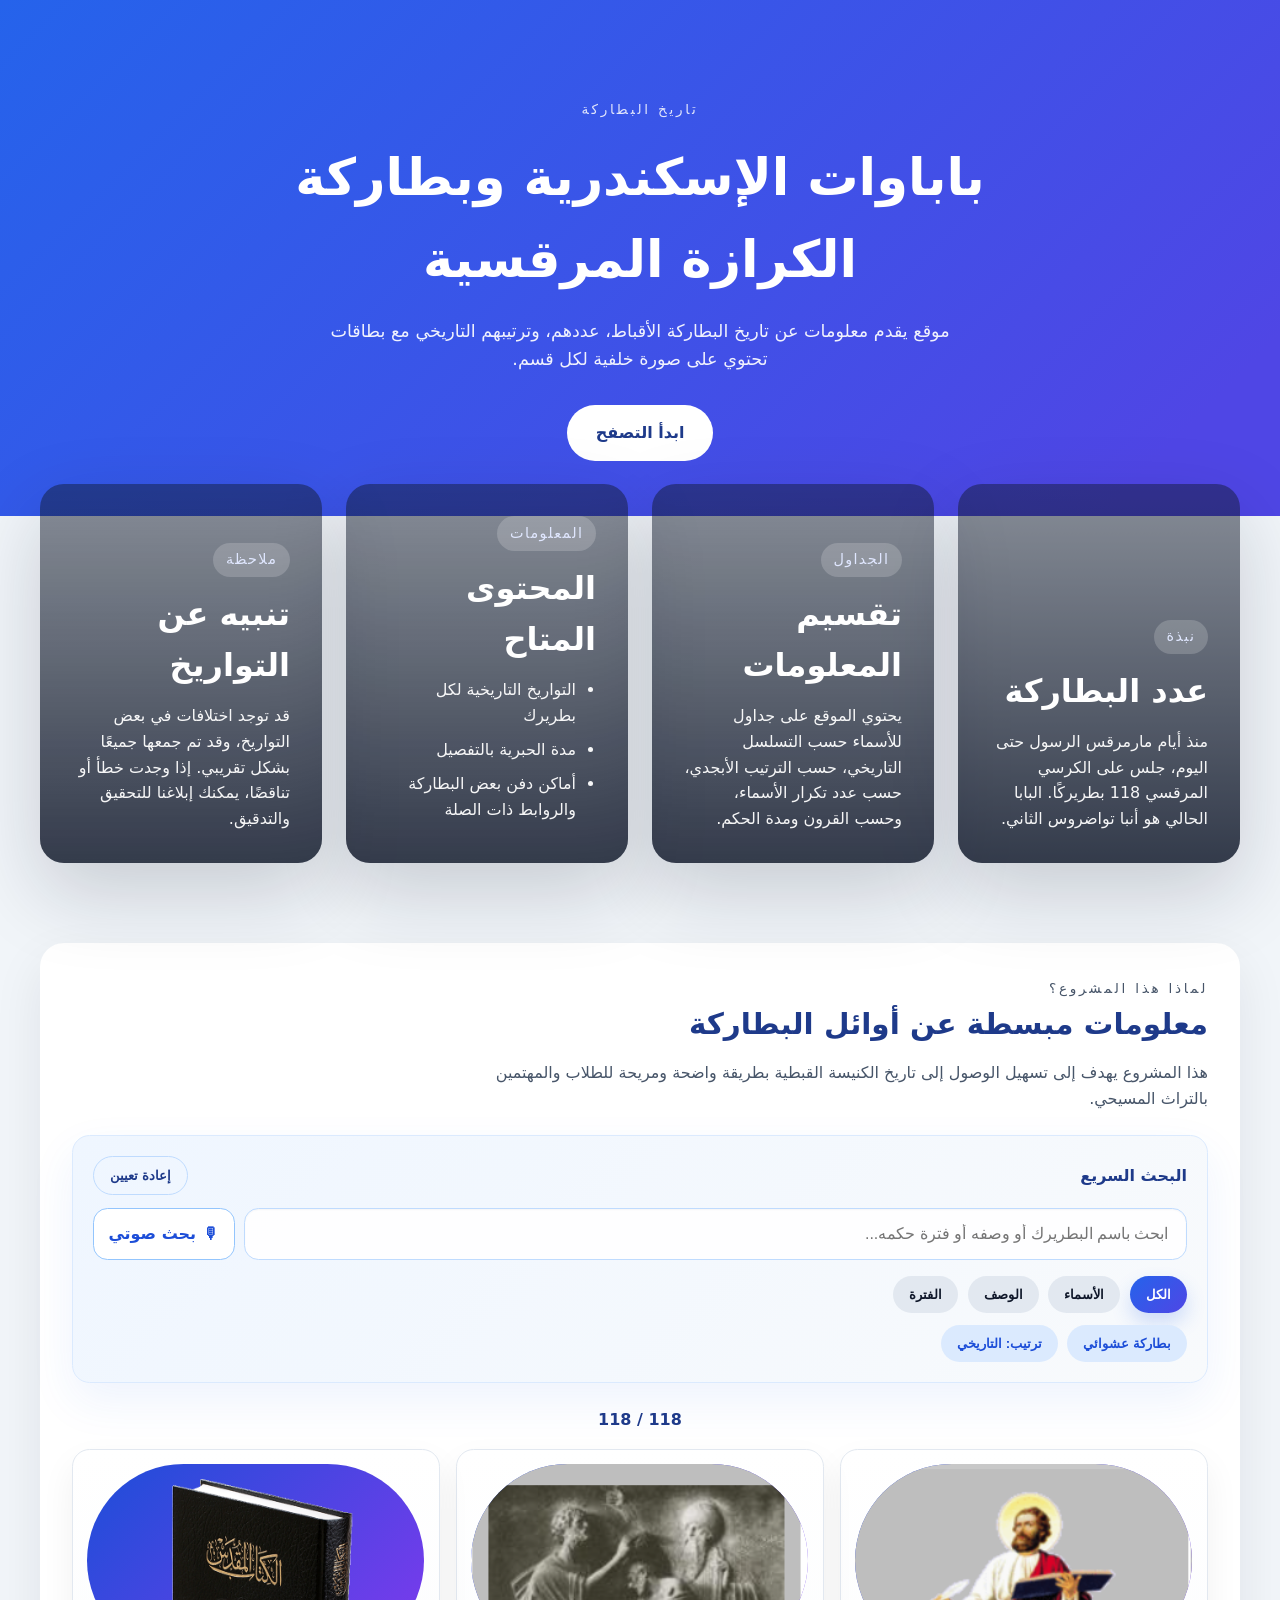
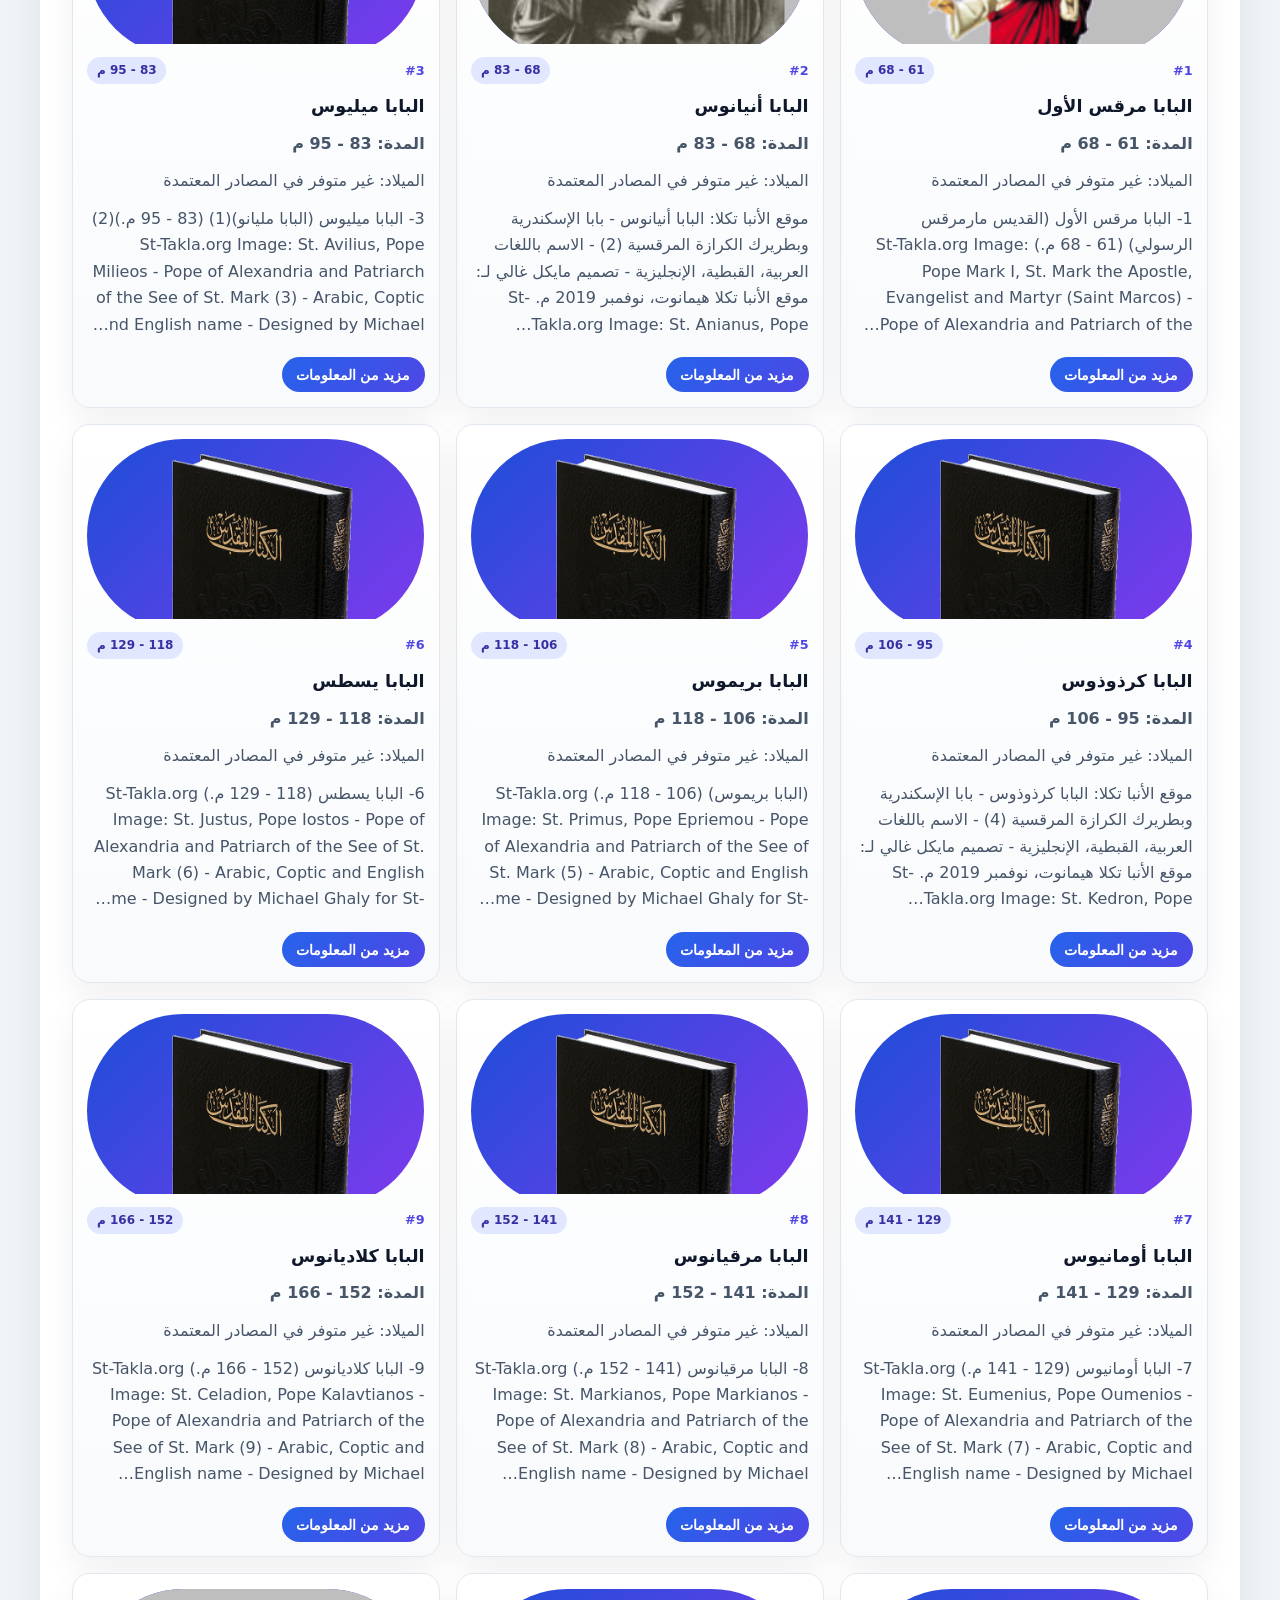
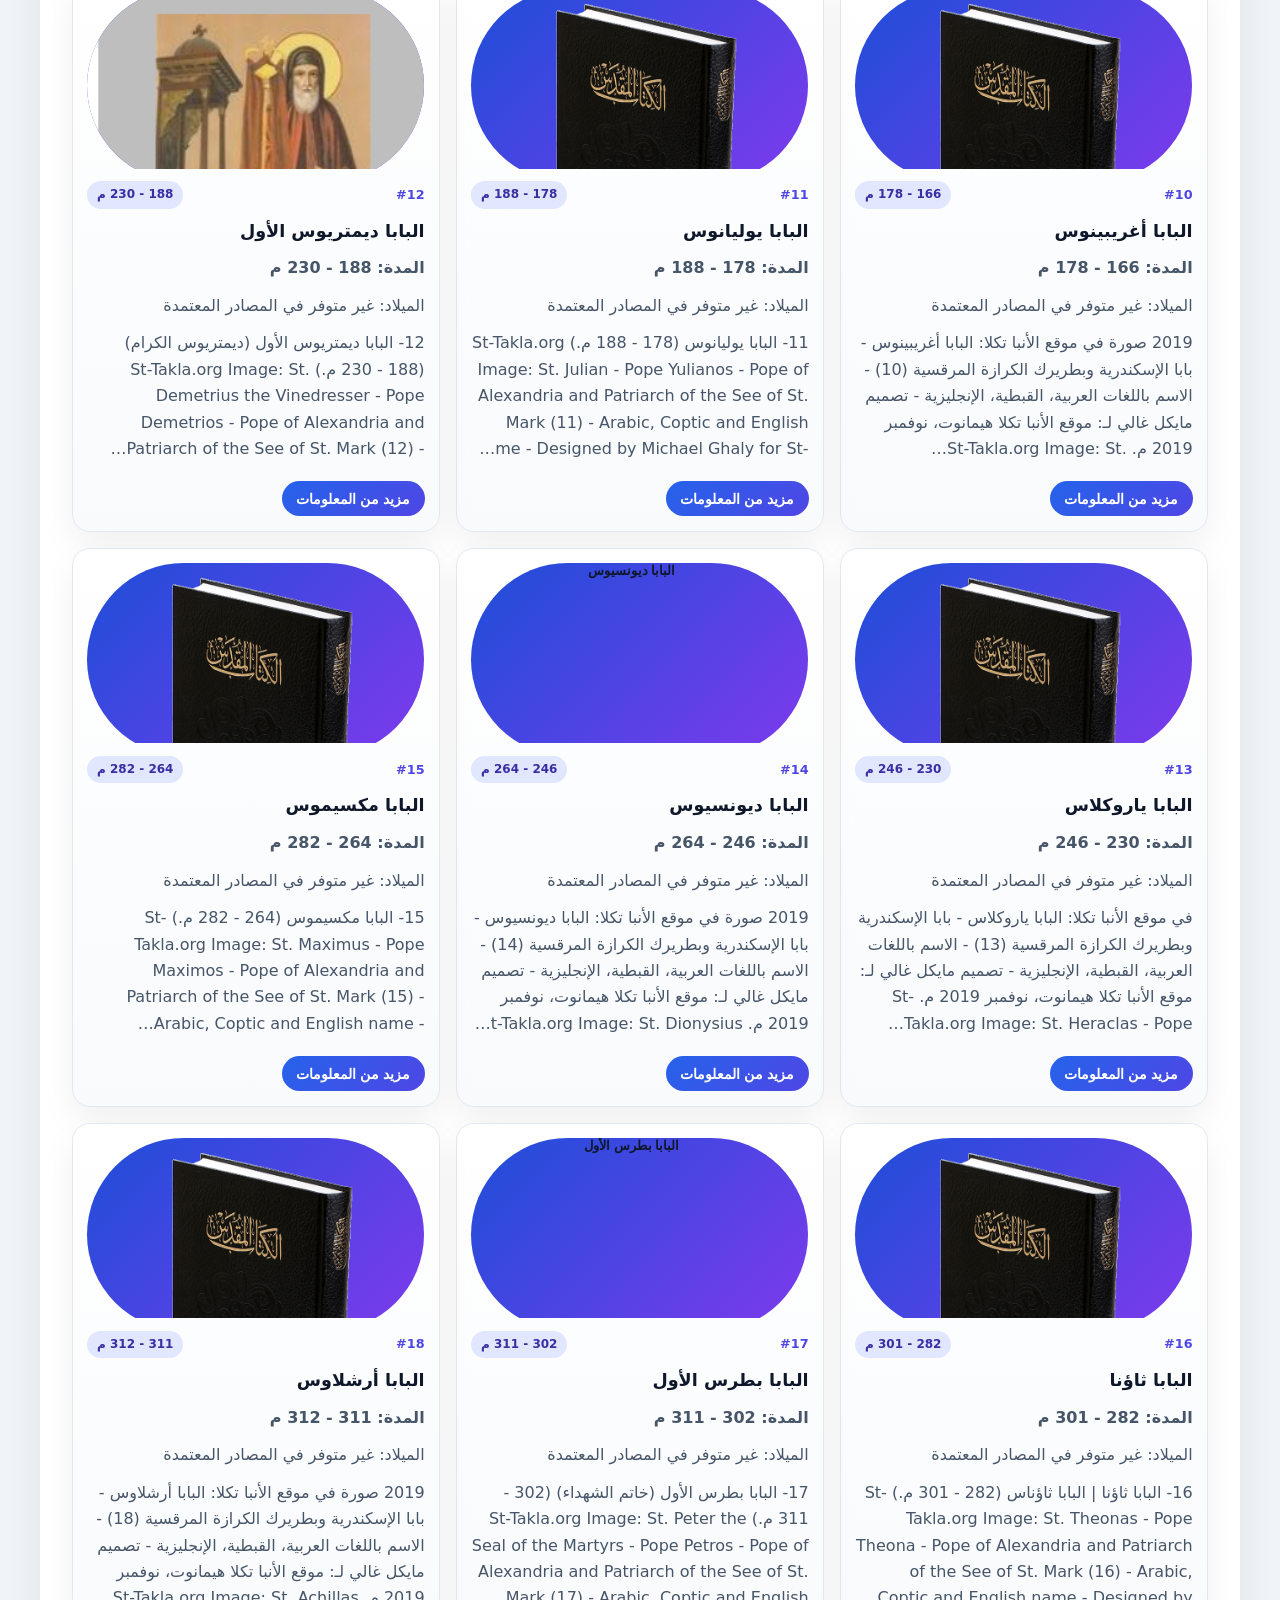
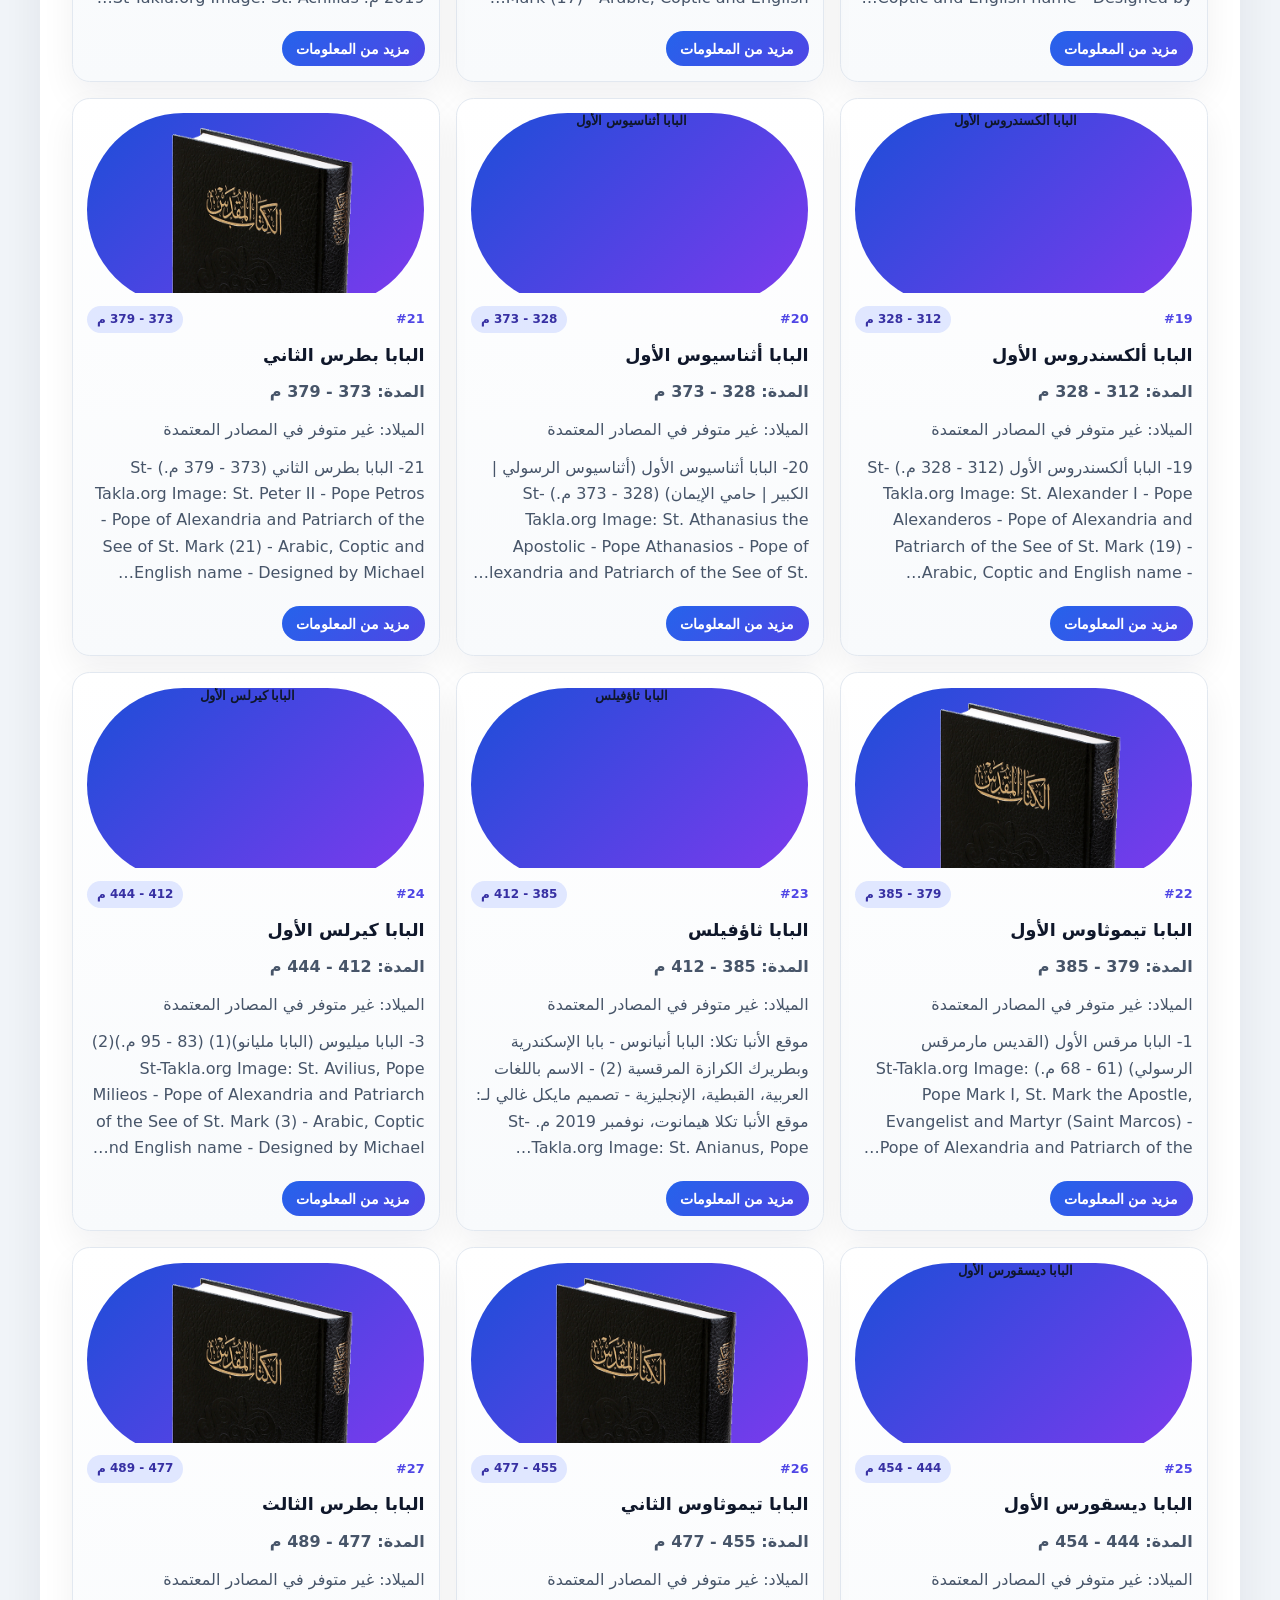
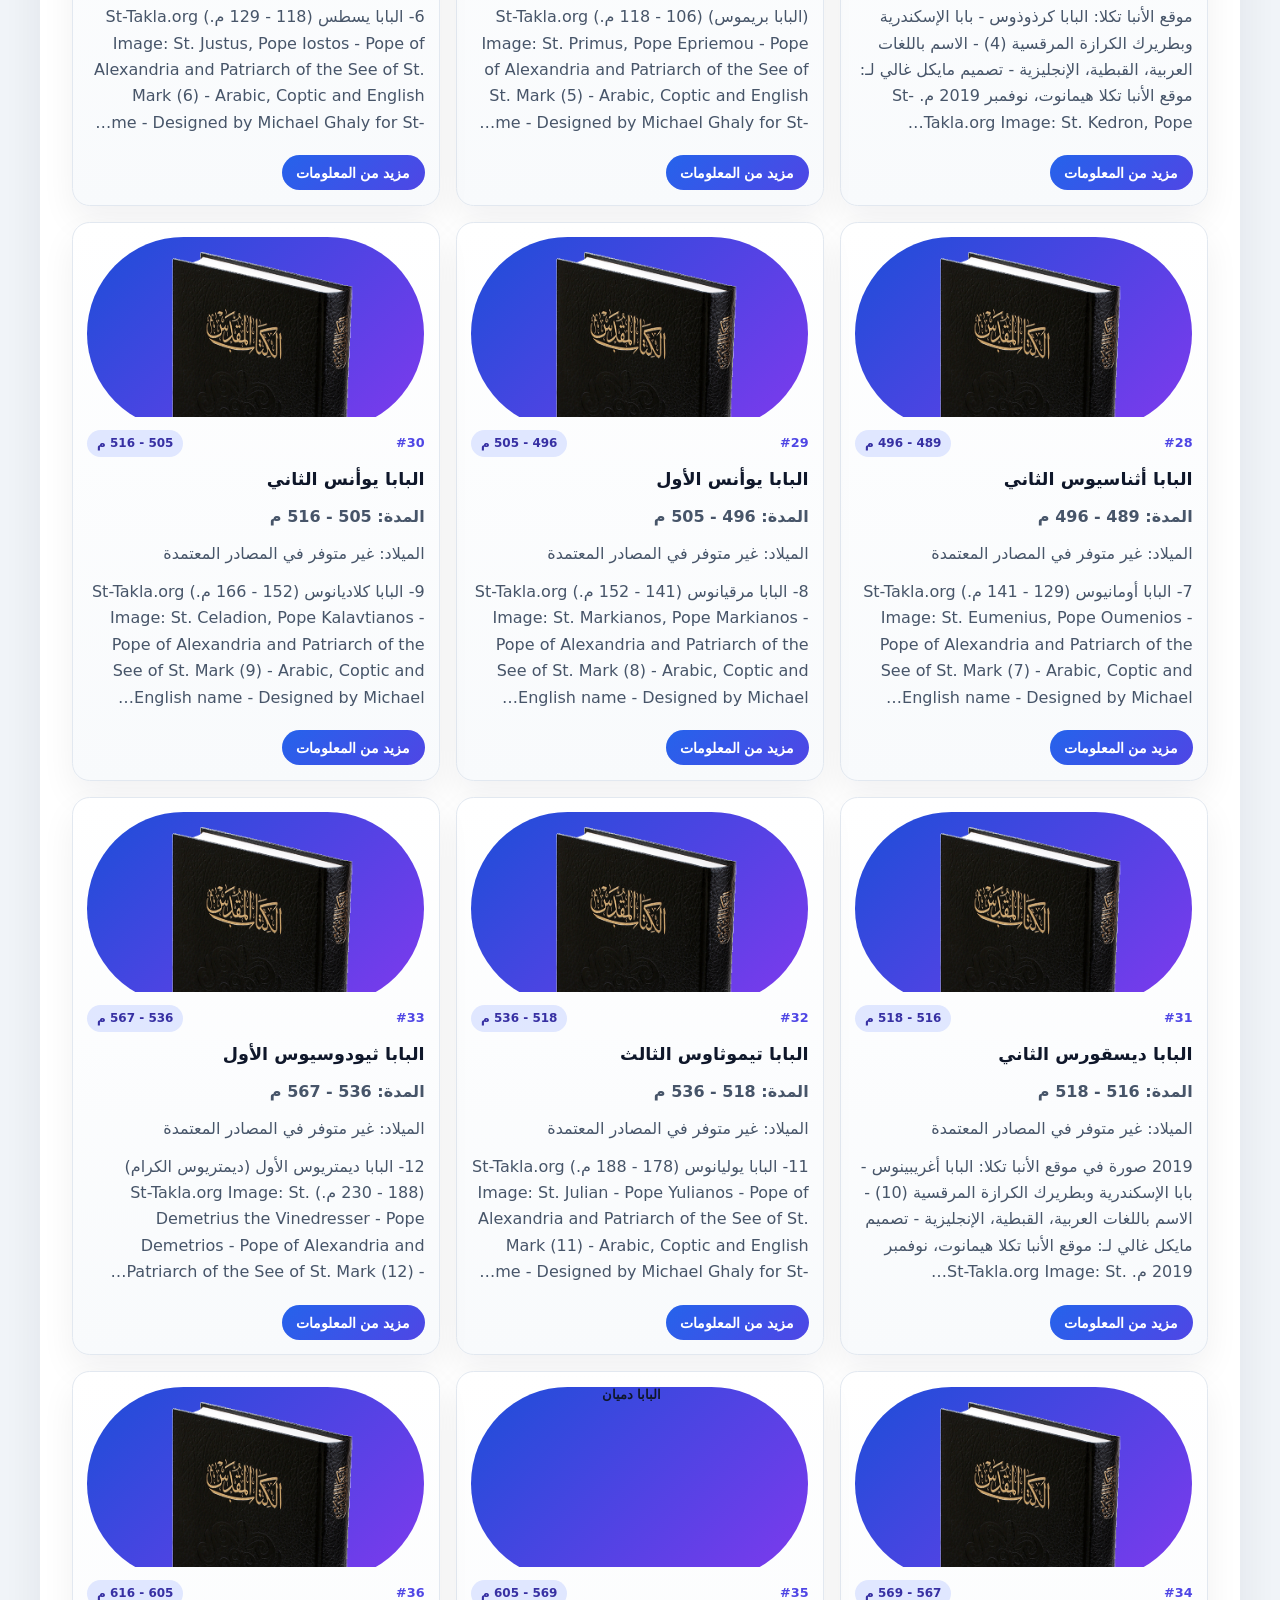
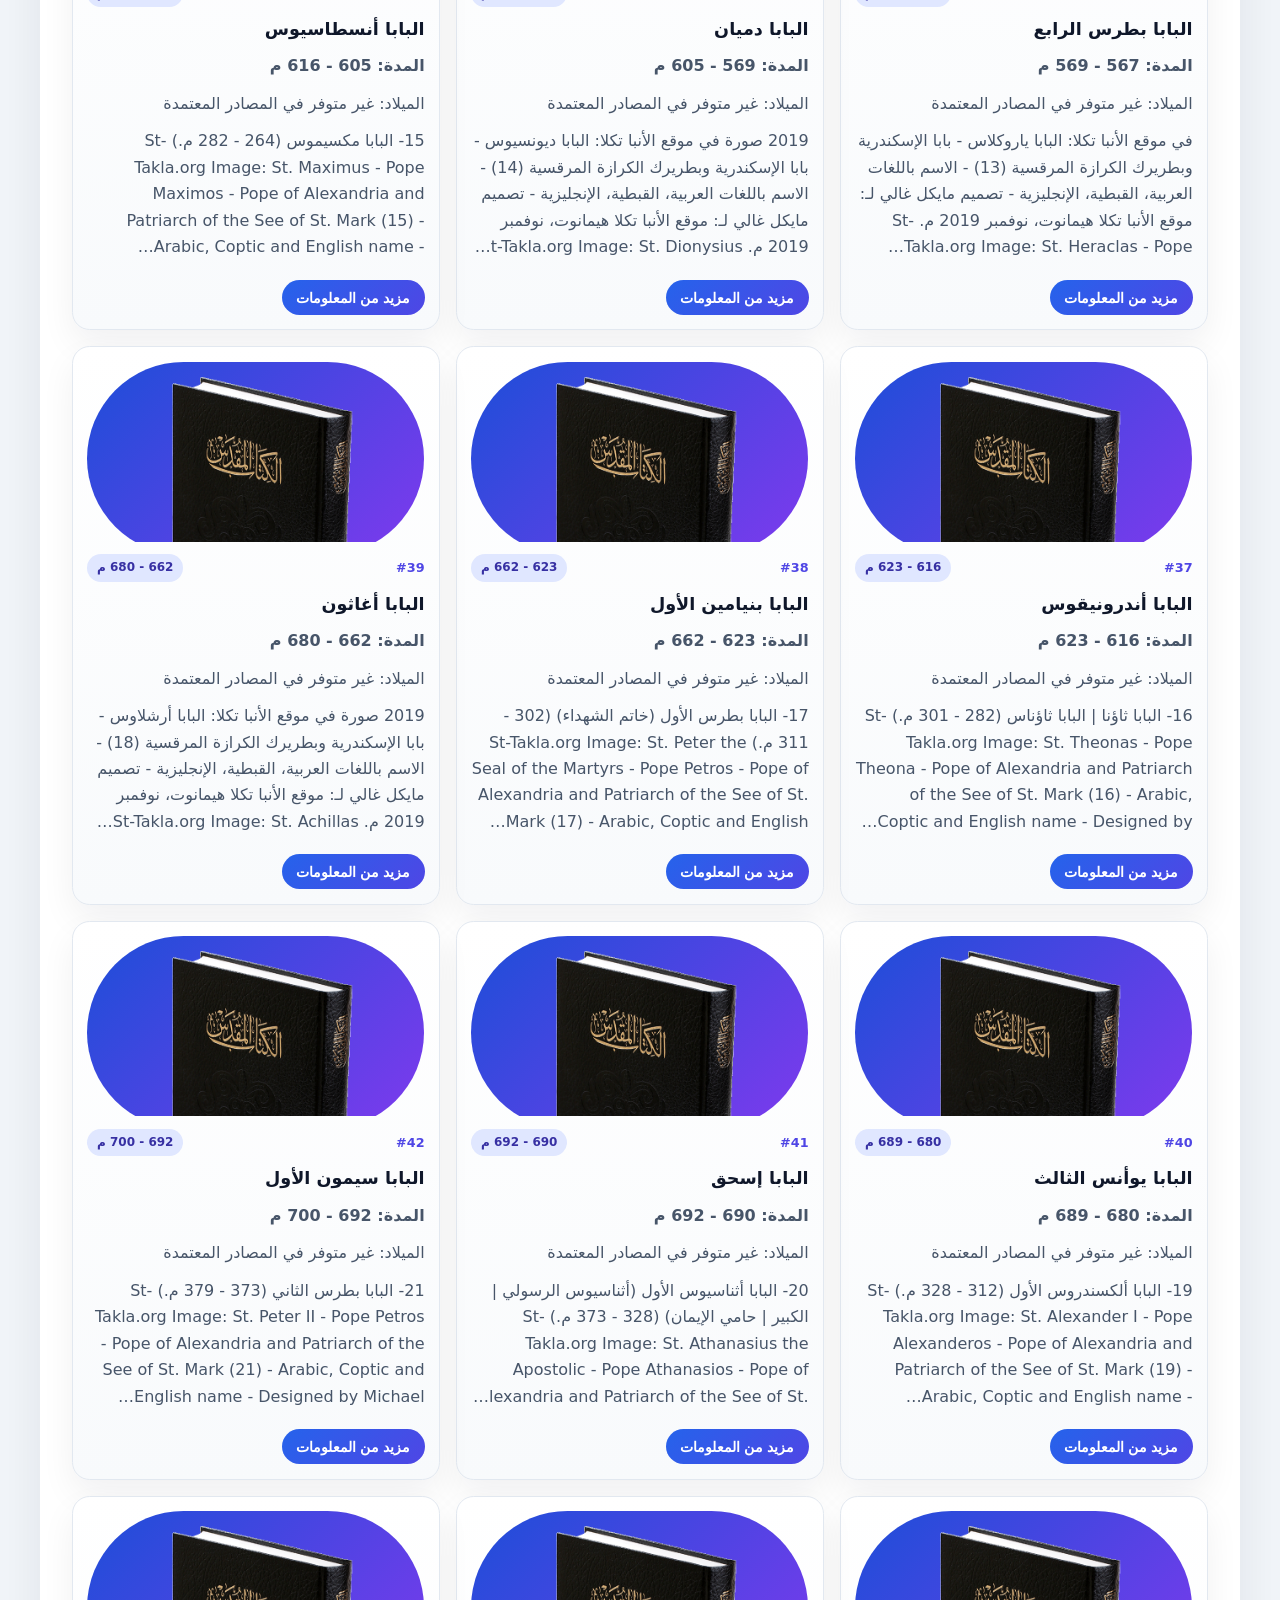
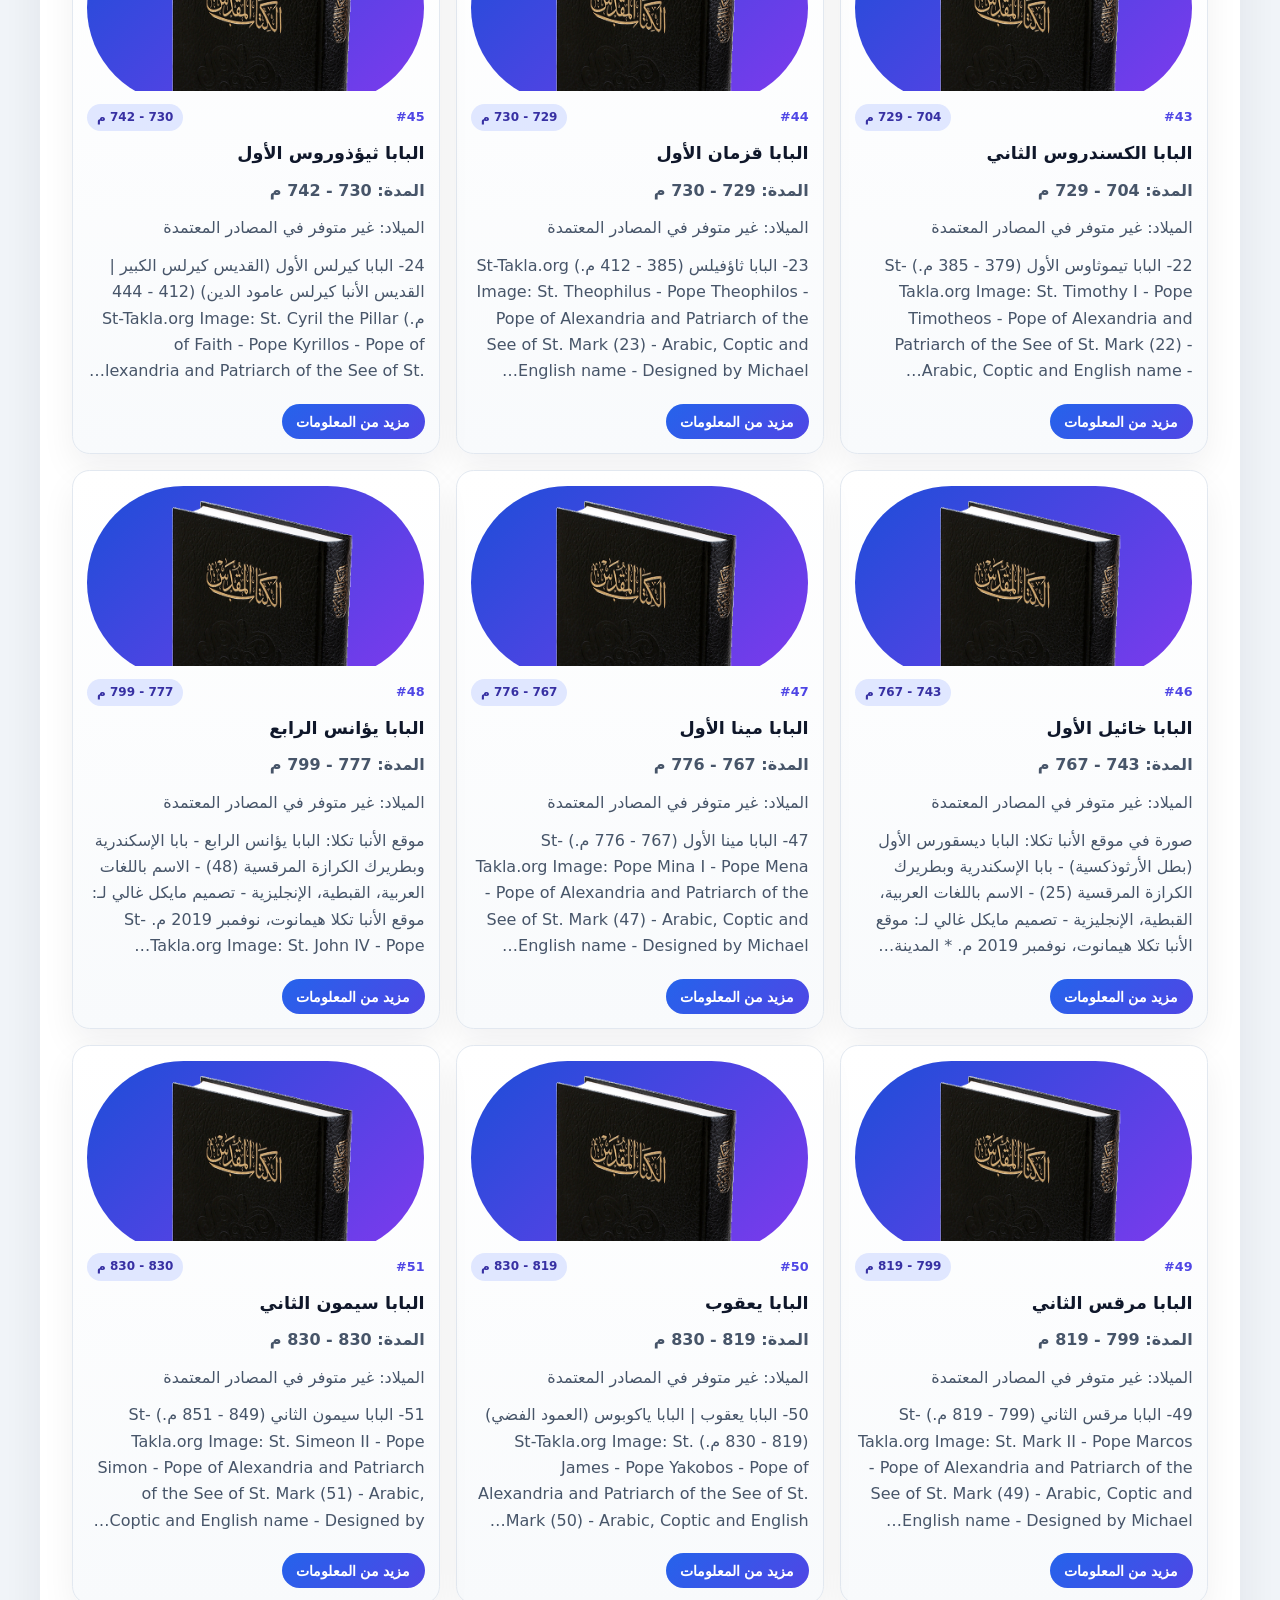
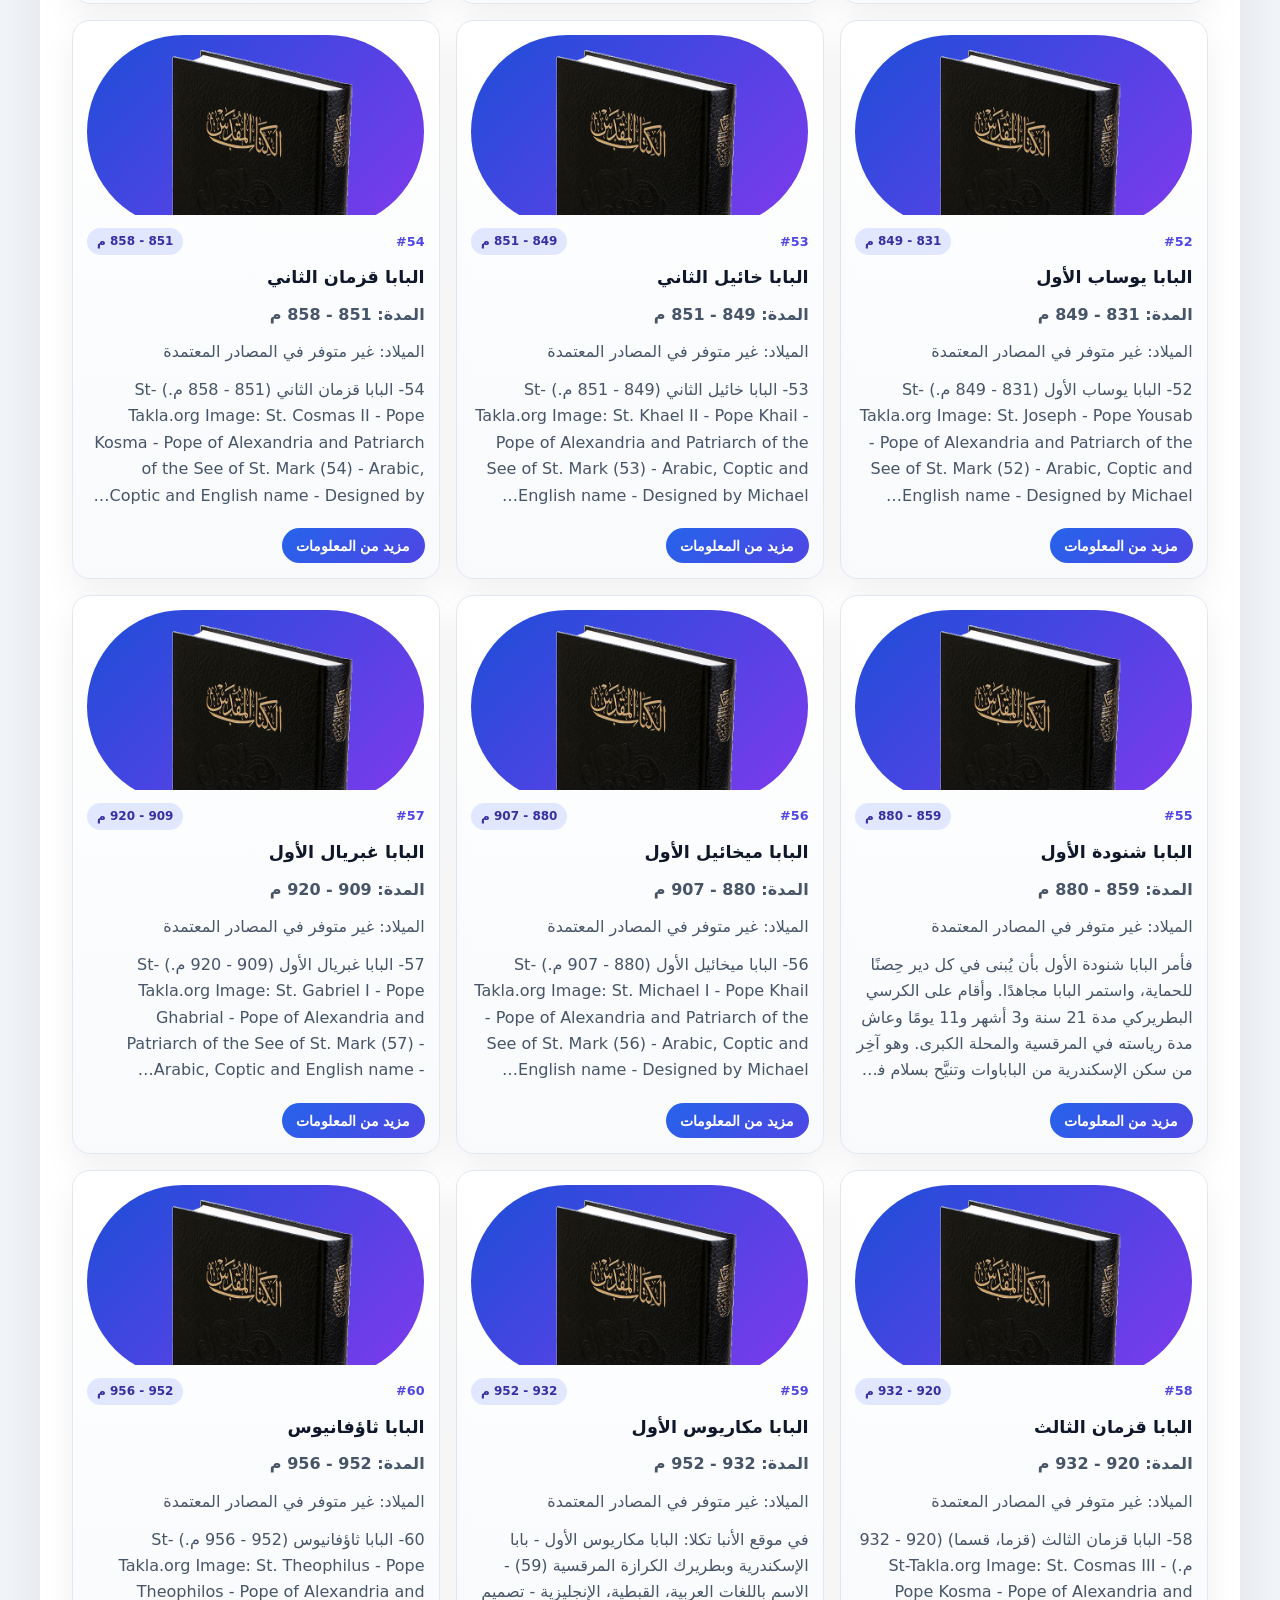
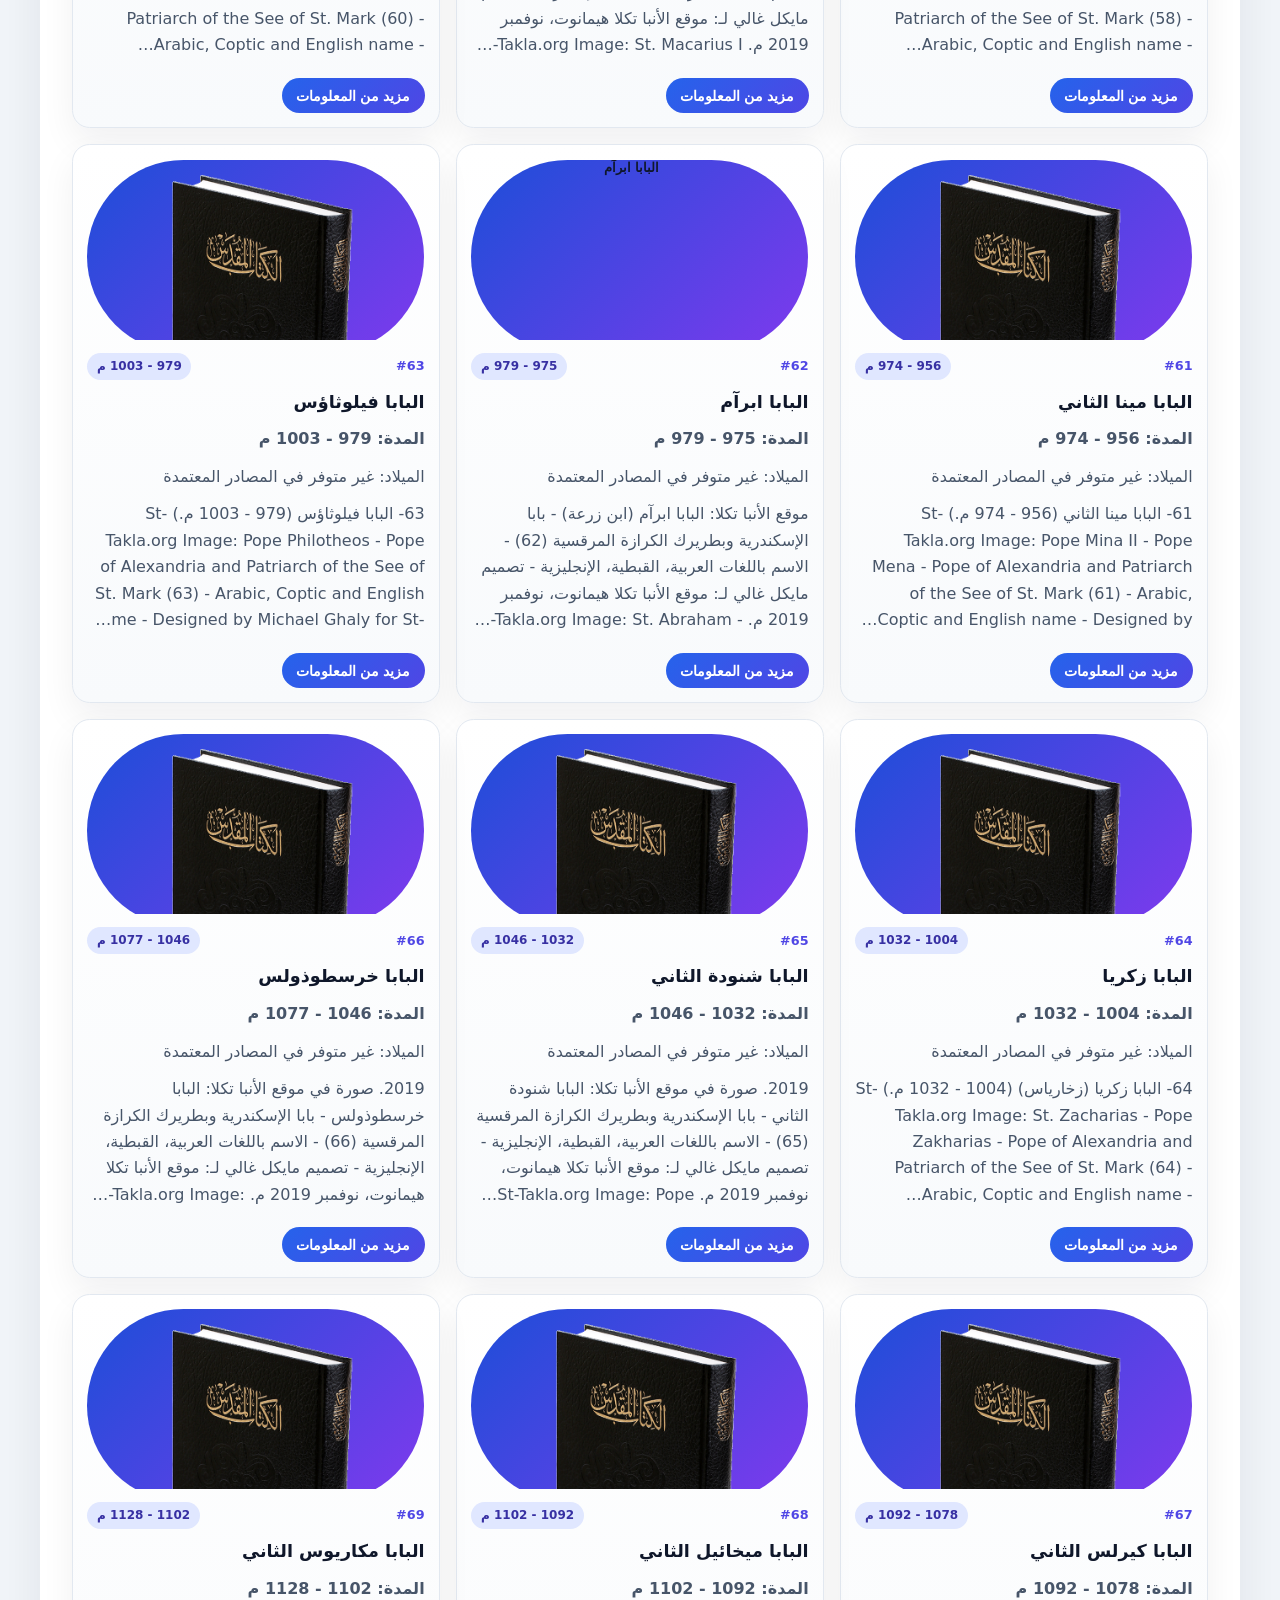
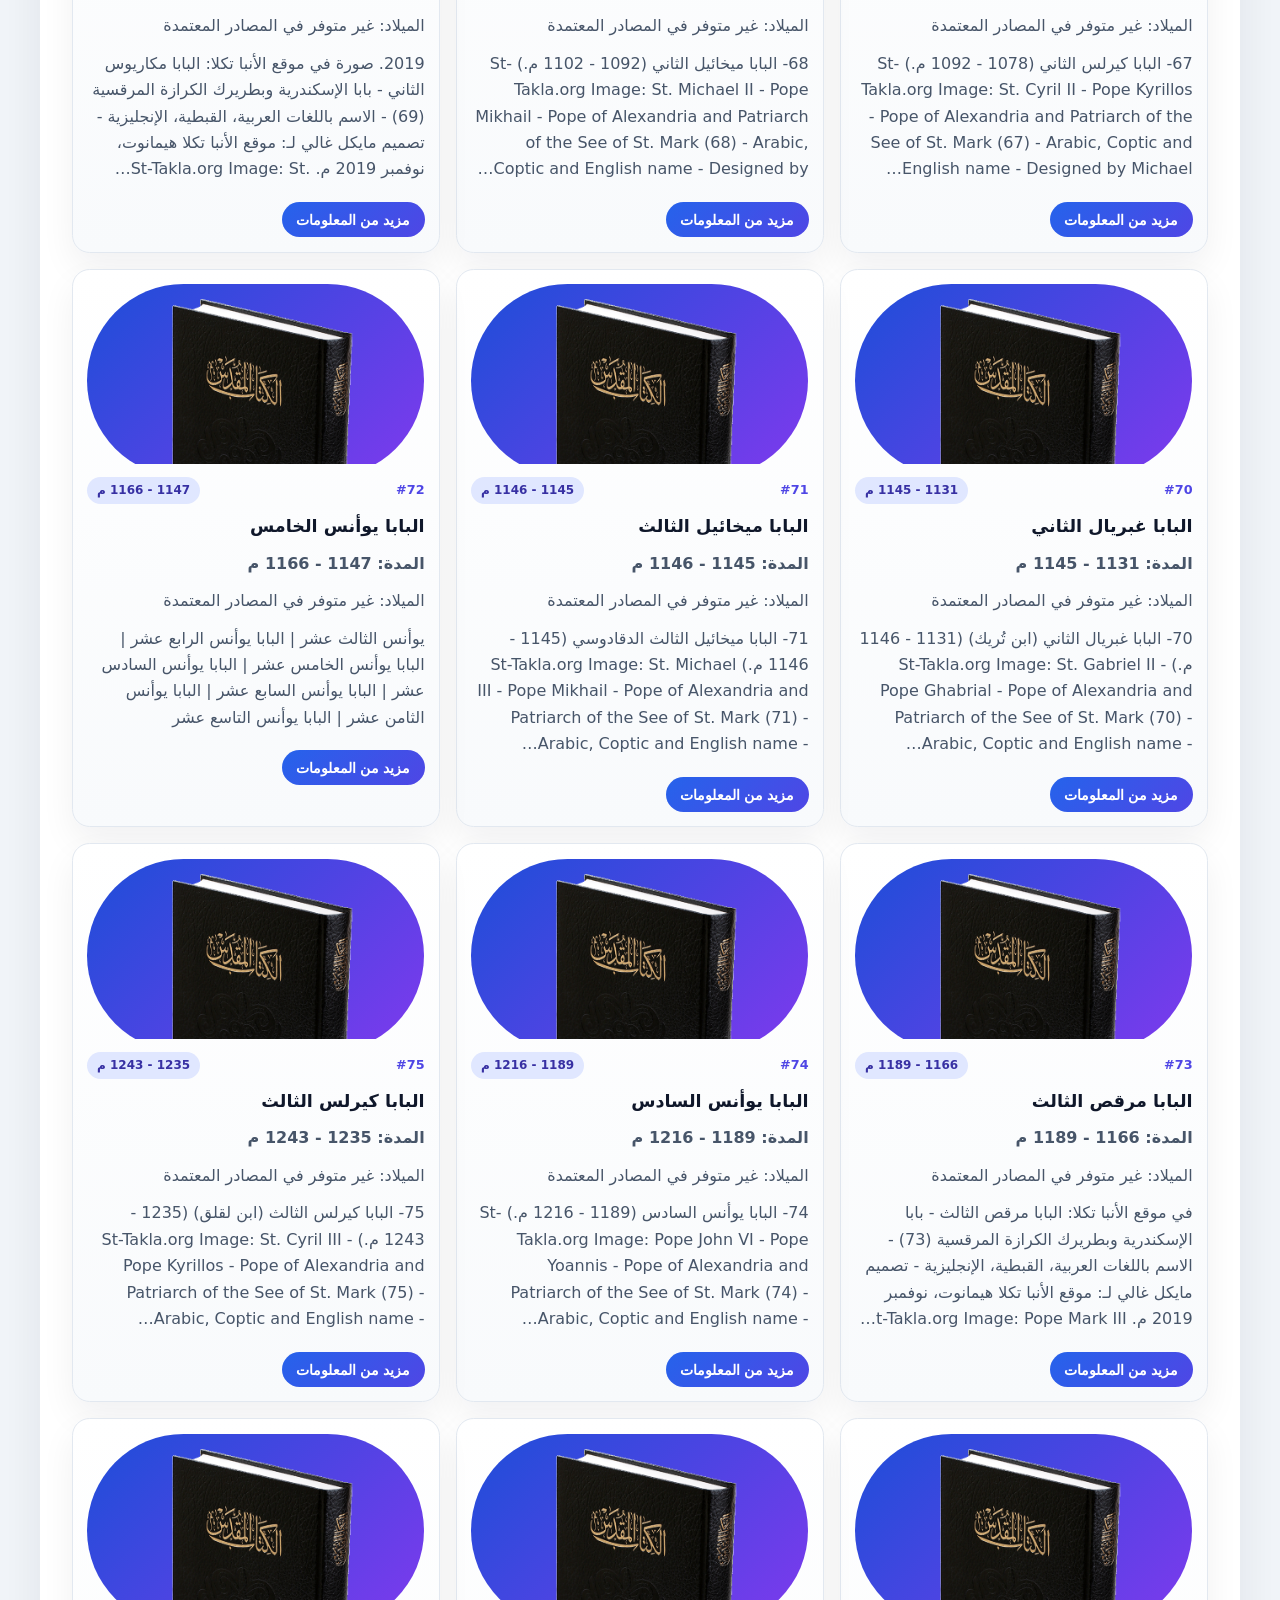
==== commit 6e923042: "Revert "Create text-first book layout" This reverts commit b5110fb4f149c310e53968128e0b026c7ae0bd65." ====
--- a/index.html
+++ b/index.html
@@ -11,14 +11,15 @@
     <div class="container hero-content">
       <p class="eyebrow">تاريخ البطاركة</p>
       <h1>باباوات الإسكندرية وبطاركة الكرازة المرقسية</h1>
-      <p class="hero-copy">كتاب مفتوح في تاريخ البطاركة الأقباط، مرتبًا من مارمرقس الرسول وما بعده.</p>
+      <p class="hero-copy">موقع يقدم معلومات عن تاريخ البطاركة الأقباط، عددهم، وترتيبهم التاريخي مع بطاقات تحتوي على صورة خلفية لكل قسم.</p>
       <a class="hero-link" href="#historySection">ابدأ التصفح</a>
     </div>
   </header>
 
   <main class="container">
     <section class="info-grid">
-      <article class="card">
+      <article class="card" style="background-image: url('https://images.unsplash.com/photo-1509474520651-488d9f6d0e74?auto=format&fit=crop&w=1200&q=80');">
+        <div class="card-overlay"></div>
         <div class="card-content">
           <span class="card-label">نبذة</span>
           <h2>عدد البطاركة</h2>
@@ -26,7 +27,8 @@
         </div>
       </article>
 
-      <article class="card">
+      <article class="card" style="background-image: url('https://images.unsplash.com/photo-1515378791036-0648a3ef77b2?auto=format&fit=crop&w=1200&q=80');">
+        <div class="card-overlay"></div>
         <div class="card-content">
           <span class="card-label">الجداول</span>
           <h2>تقسيم المعلومات</h2>
@@ -34,7 +36,8 @@
         </div>
       </article>
 
-      <article class="card">
+      <article class="card" style="background-image: url('https://images.unsplash.com/photo-1496386466948-0d6b369d5d31?auto=format&fit=crop&w=1200&q=80');">
+        <div class="card-overlay"></div>
         <div class="card-content">
           <span class="card-label">المعلومات</span>
           <h2>المحتوى المتاح</h2>
@@ -46,7 +49,8 @@
         </div>
       </article>
 
-      <article class="card">
+      <article class="card" style="background-image: url('https://images.unsplash.com/photo-1467269204594-9661b134dd2b?auto=format&fit=crop&w=1200&q=80');">
+        <div class="card-overlay"></div>
         <div class="card-content">
           <span class="card-label">ملاحظة</span>
           <h2>تنبيه عن التواريخ</h2>
--- a/styles.css
+++ b/styles.css
@@ -758,250 +758,6 @@
   50% { transform: rotateX(1260deg) rotateY(900deg); }
   80% { transform: rotateX(1620deg) rotateY(1260deg); }
   100% { transform: rotateX(1800deg) rotateY(1440deg); }
-}
-
-/* Text-first historical book layout */
-:root {
-  font-family: "Amiri", "Noto Naskh Arabic", Georgia, serif;
-  background: #e9e1d3;
-  color: #302a24;
-}
-
-body {
-  background:
-    linear-gradient(rgba(255, 255, 255, 0.22), rgba(255, 255, 255, 0.22)),
-    repeating-linear-gradient(0deg, rgba(88, 66, 43, 0.035) 0, rgba(88, 66, 43, 0.035) 1px, transparent 1px, transparent 5px),
-    #e9e1d3;
-}
-
-.hero {
-  padding: 5.5rem 0 4rem;
-  background: #302a24;
-  border-bottom: 6px double #b08b57;
-  text-align: right;
-}
-
-.hero-content {
-  max-width: 900px;
-}
-
-.hero .eyebrow {
-  color: #d8b77d;
-  letter-spacing: 0.08em;
-}
-
-.hero h1 {
-  max-width: 760px;
-  color: #f7f0e4;
-  font-weight: 700;
-  line-height: 1.25;
-}
-
-.hero-copy {
-  margin-right: 0;
-  color: #d8cdbd;
-  font-size: 1.2rem;
-}
-
-.hero-link,
-.back-link {
-  border-bottom: 1px solid #d8b77d;
-  border-radius: 0;
-  padding: 0.45rem 0;
-  background: transparent;
-  color: #d8b77d;
-}
-
-.hero-link:hover,
-.back-link:hover {
-  background: transparent;
-  box-shadow: none;
-  color: #fff2d6;
-}
-
-.info-grid {
-  grid-template-columns: repeat(2, 1fr);
-  gap: 0;
-  margin: 2.5rem auto 4rem;
-  border-top: 1px solid #b9a78e;
-  border-right: 1px solid #b9a78e;
-}
-
-.card {
-  min-height: 250px;
-  padding: 2rem 2.25rem;
-  border: 0;
-  border-left: 1px solid #b9a78e;
-  border-bottom: 1px solid #b9a78e;
-  border-radius: 0;
-  background: rgba(249, 245, 237, 0.72);
-  color: #302a24;
-  box-shadow: none;
-  justify-content: flex-start;
-}
-
-.card::before,
-.card-overlay {
-  display: none;
-}
-
-.card-label {
-  border-bottom: 1px solid #b08b57;
-  border-radius: 0;
-  padding: 0 0 0.35rem;
-  background: transparent;
-  color: #98713f;
-  font-size: 0.95rem;
-}
-
-.card h2 {
-  color: #4a3423;
-  font-size: 1.8rem;
-}
-
-.card p,
-.card ul {
-  color: #5c5044;
-}
-
-.history-section {
-  margin-bottom: 4rem;
-  padding: 2.5rem;
-  border: 1px solid #b9a78e;
-  border-radius: 0;
-  background: rgba(249, 245, 237, 0.82);
-  box-shadow: 8px 8px 0 rgba(112, 83, 49, 0.1);
-}
-
-.history-intro h2,
-.search-header label,
-.history-intro p,
-.pager-status {
-  color: #4a3423;
-}
-
-.search-panel {
-  border: 1px solid #cdbda5;
-  border-radius: 0;
-  background: #efe6d7;
-  box-shadow: none;
-}
-
-.search-input {
-  border: 1px solid #b9a78e;
-  border-radius: 0;
-  background: #fffaf1;
-  color: #302a24;
-  font-family: inherit;
-}
-
-.filter-button,
-.secondary-button,
-.ghost-button {
-  border-radius: 0;
-  font-family: inherit;
-}
-
-.filter-button {
-  background: #d8cdbd;
-  color: #4a3423;
-}
-
-.filter-button.is-active,
-.secondary-button {
-  background: #765735;
-  color: #fffaf1;
-  box-shadow: none;
-}
-
-.pope-results {
-  display: block;
-  column-count: 2;
-  column-gap: 2rem;
-}
-
-.pope-card {
-  display: inline-flex;
-  width: 100%;
-  margin-bottom: 1.25rem;
-  padding: 1.5rem;
-  border: 1px solid #cdbda5;
-  border-right: 4px solid #98713f;
-  border-radius: 0;
-  background: #fffaf1;
-  box-shadow: 3px 3px 0 rgba(112, 83, 49, 0.08);
-  break-inside: avoid;
-}
-
-.pope-card:hover {
-  transform: translateY(-2px);
-  box-shadow: 5px 5px 0 rgba(112, 83, 49, 0.12);
-}
-
-.pope-number {
-  color: #98713f;
-}
-
-.pope-tag {
-  border-radius: 0;
-  background: #efe6d7;
-  color: #765735;
-}
-
-.pope-card h3 {
-  color: #4a3423;
-  font-size: 1.45rem;
-}
-
-.pope-card p {
-  color: #5c5044;
-}
-
-.pope-meta {
-  color: #765735;
-}
-
-.more-info-button {
-  border-radius: 0;
-  background: #765735;
-  font-family: inherit;
-}
-
-.detail-page {
-  max-width: 900px;
-}
-
-.detail-card {
-  display: block;
-  border: 1px solid #b9a78e;
-  border-radius: 0;
-  background: #fffaf1;
-  box-shadow: 8px 8px 0 rgba(112, 83, 49, 0.1);
-}
-
-.detail-content {
-  display: block;
-}
-
-.detail-meta,
-.detail-birth {
-  color: #765735;
-}
-
-footer {
-  color: #6b5b4a;
-}
-
-@media (max-width: 700px) {
-  .info-grid,
-  .pope-results {
-    grid-template-columns: 1fr;
-    column-count: 1;
-  }
-
-  .history-section {
-    padding: 1.25rem;
-  }
 }
 
 /* More-info modal (Wikipedia/Wikidata content) */
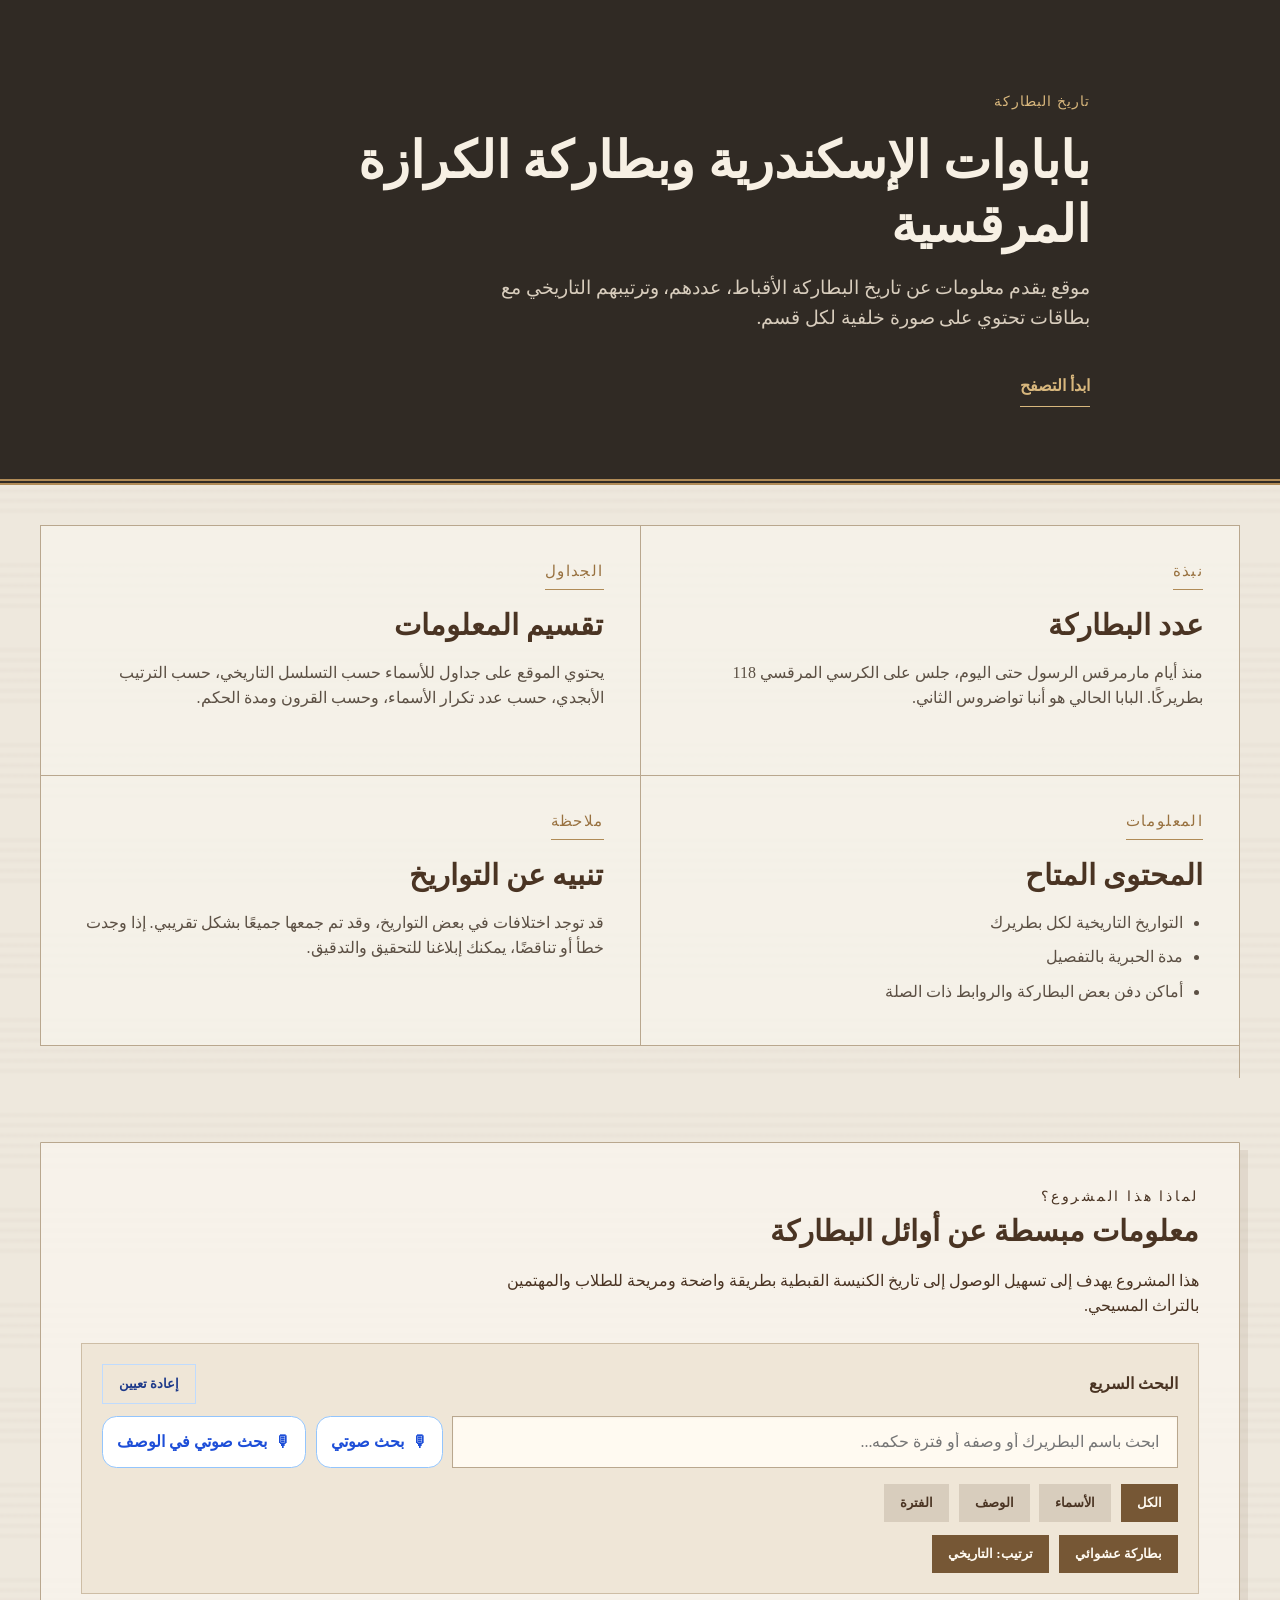
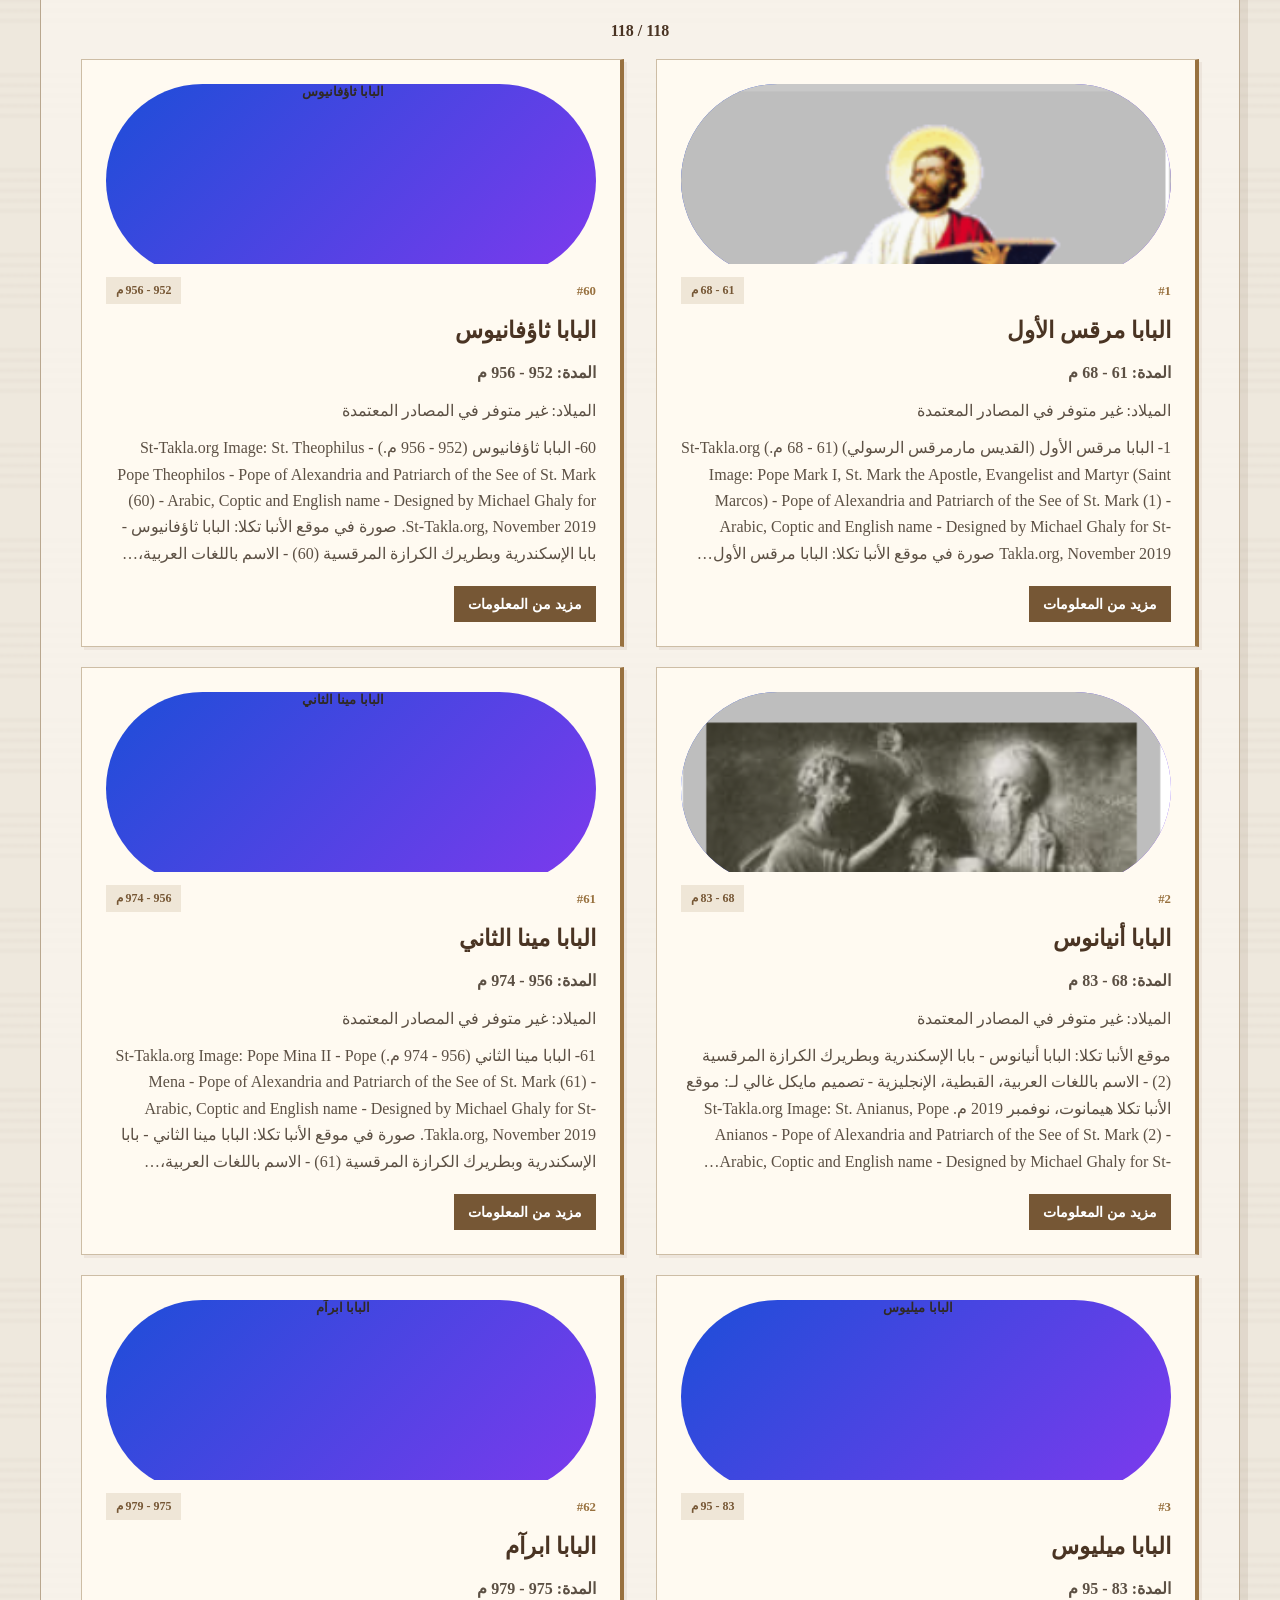
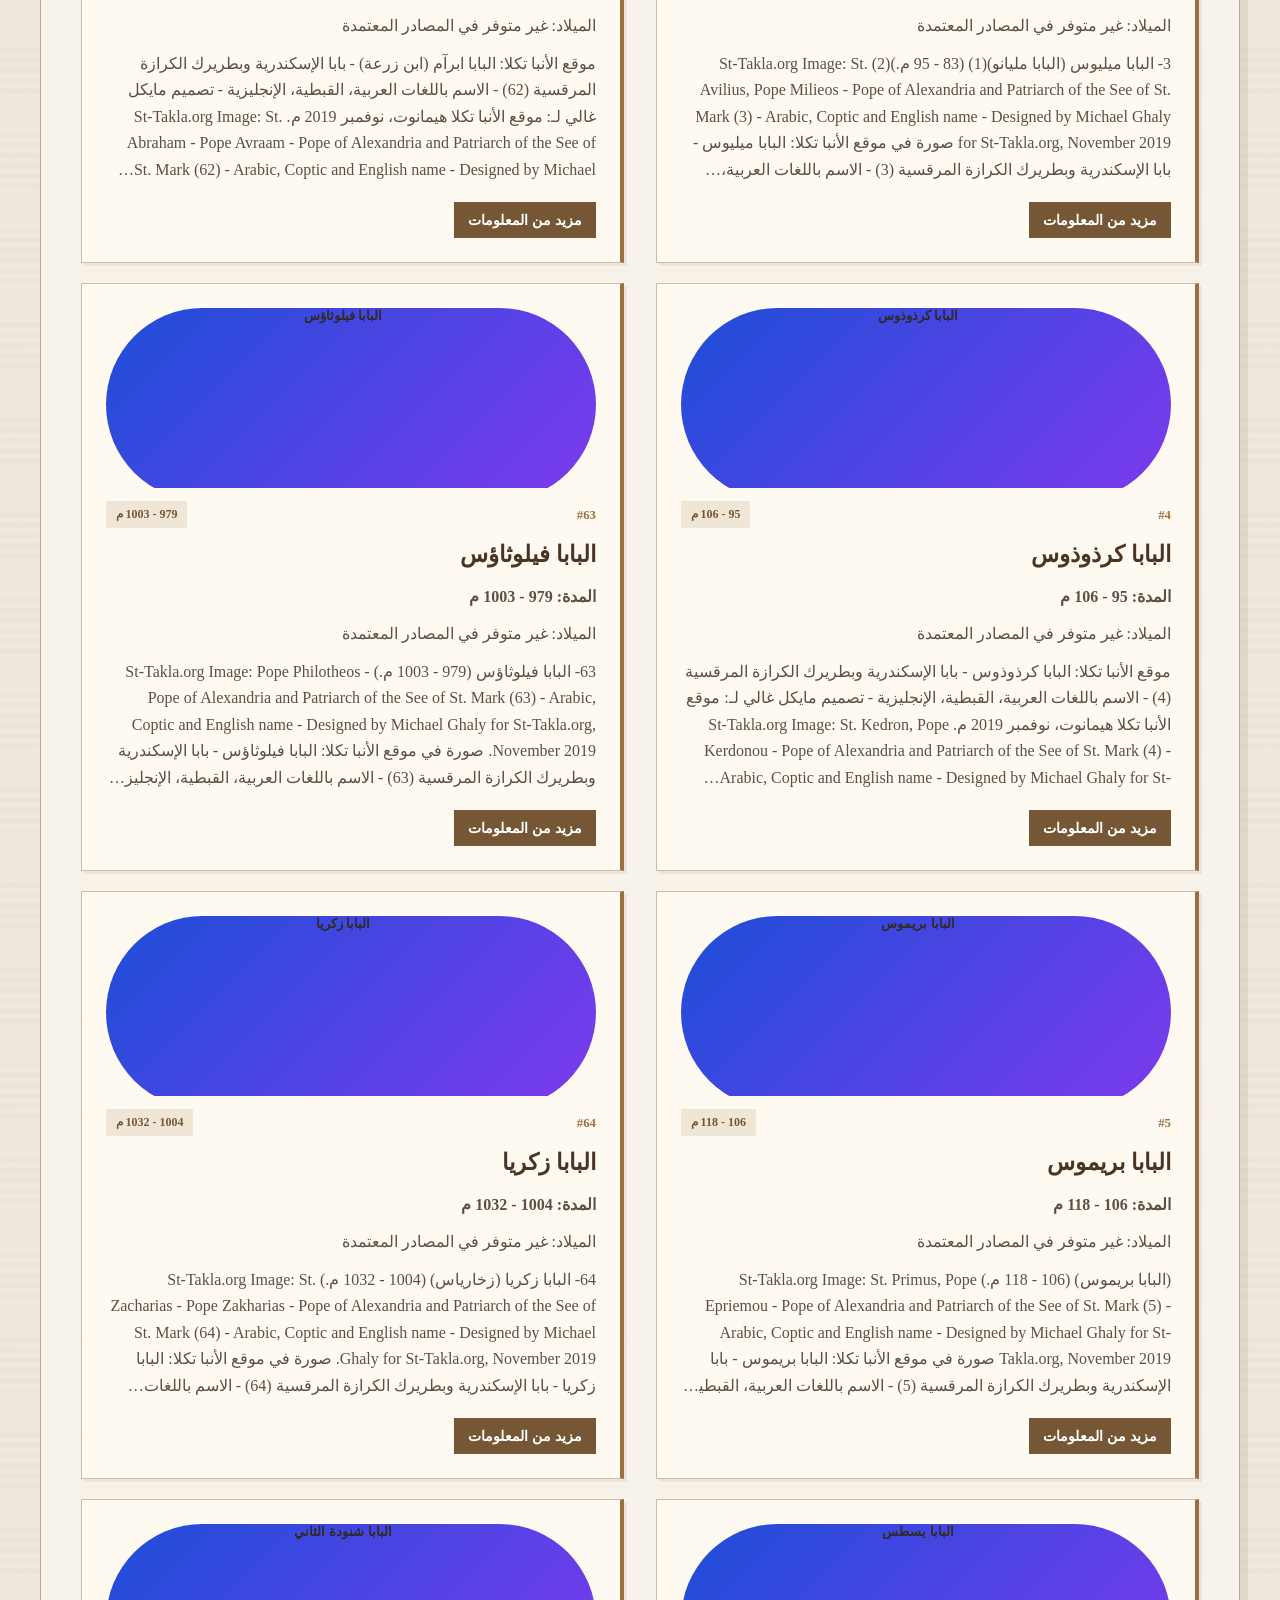
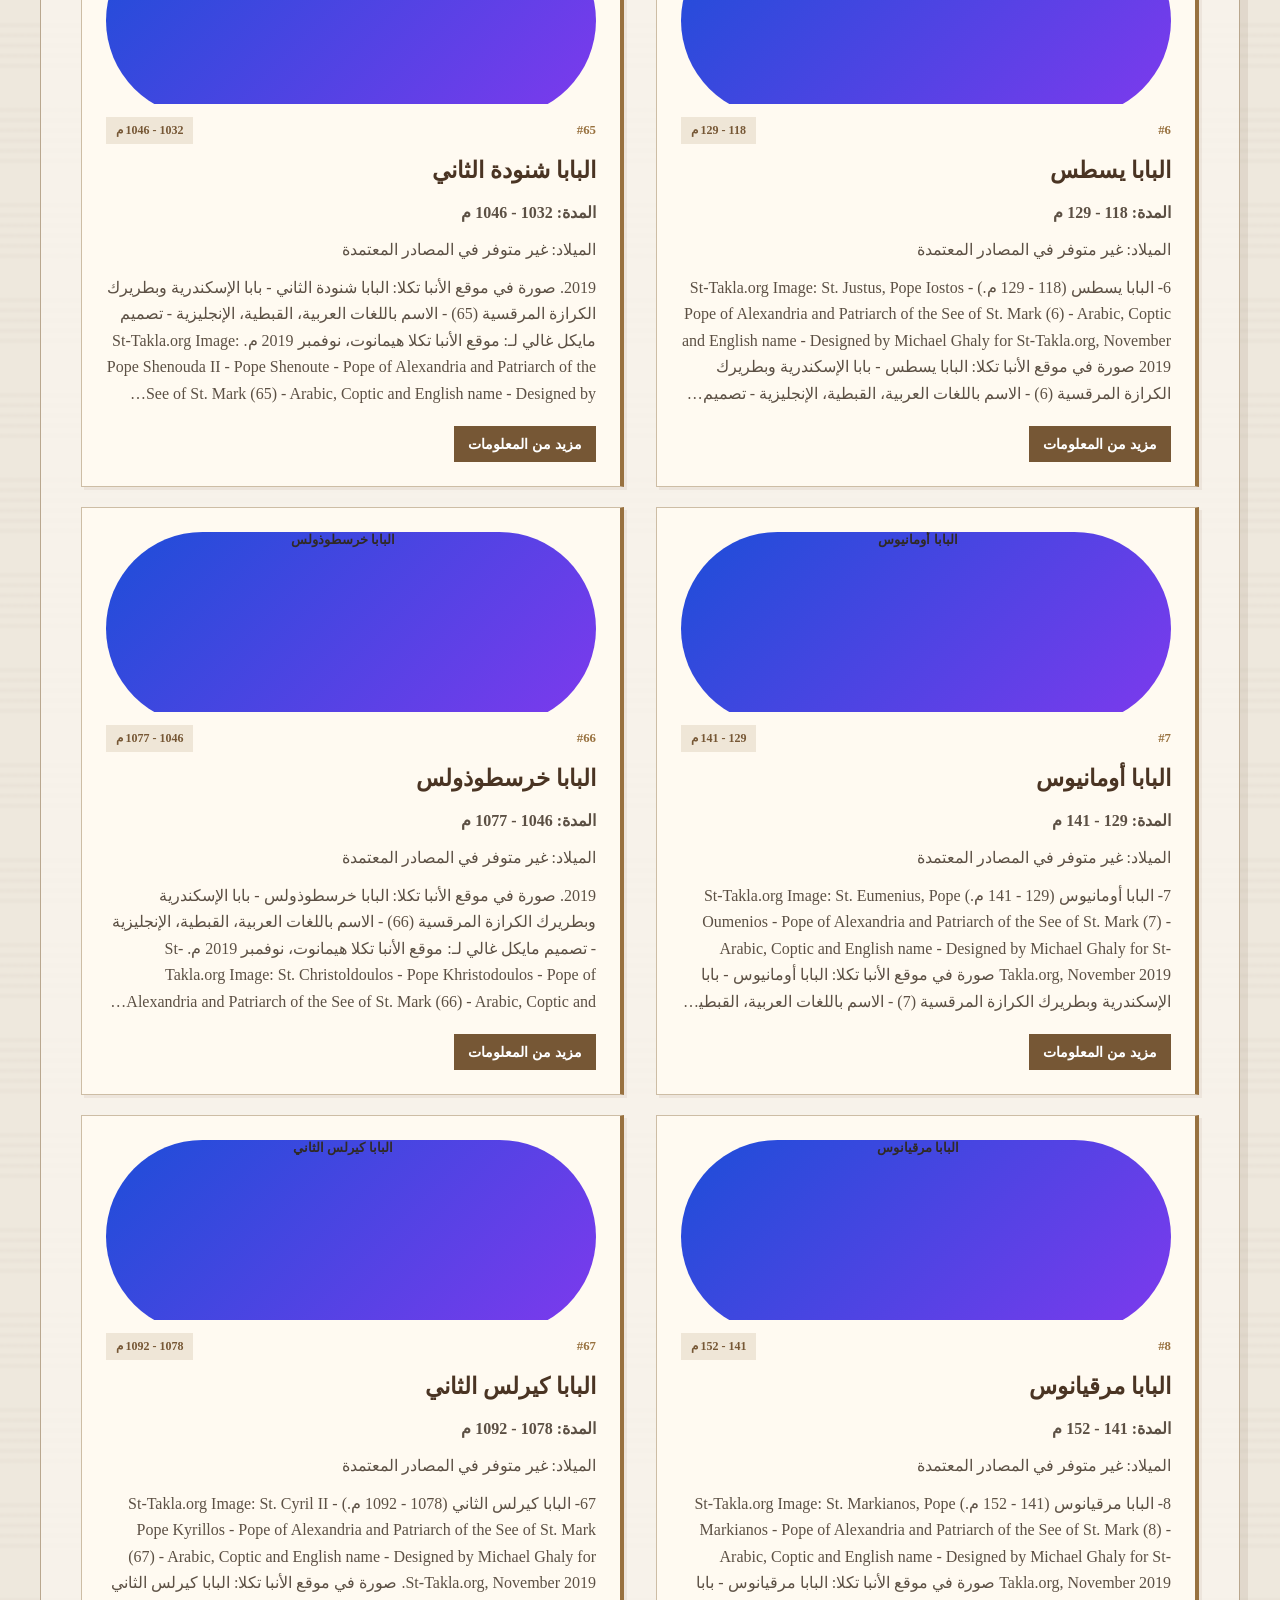
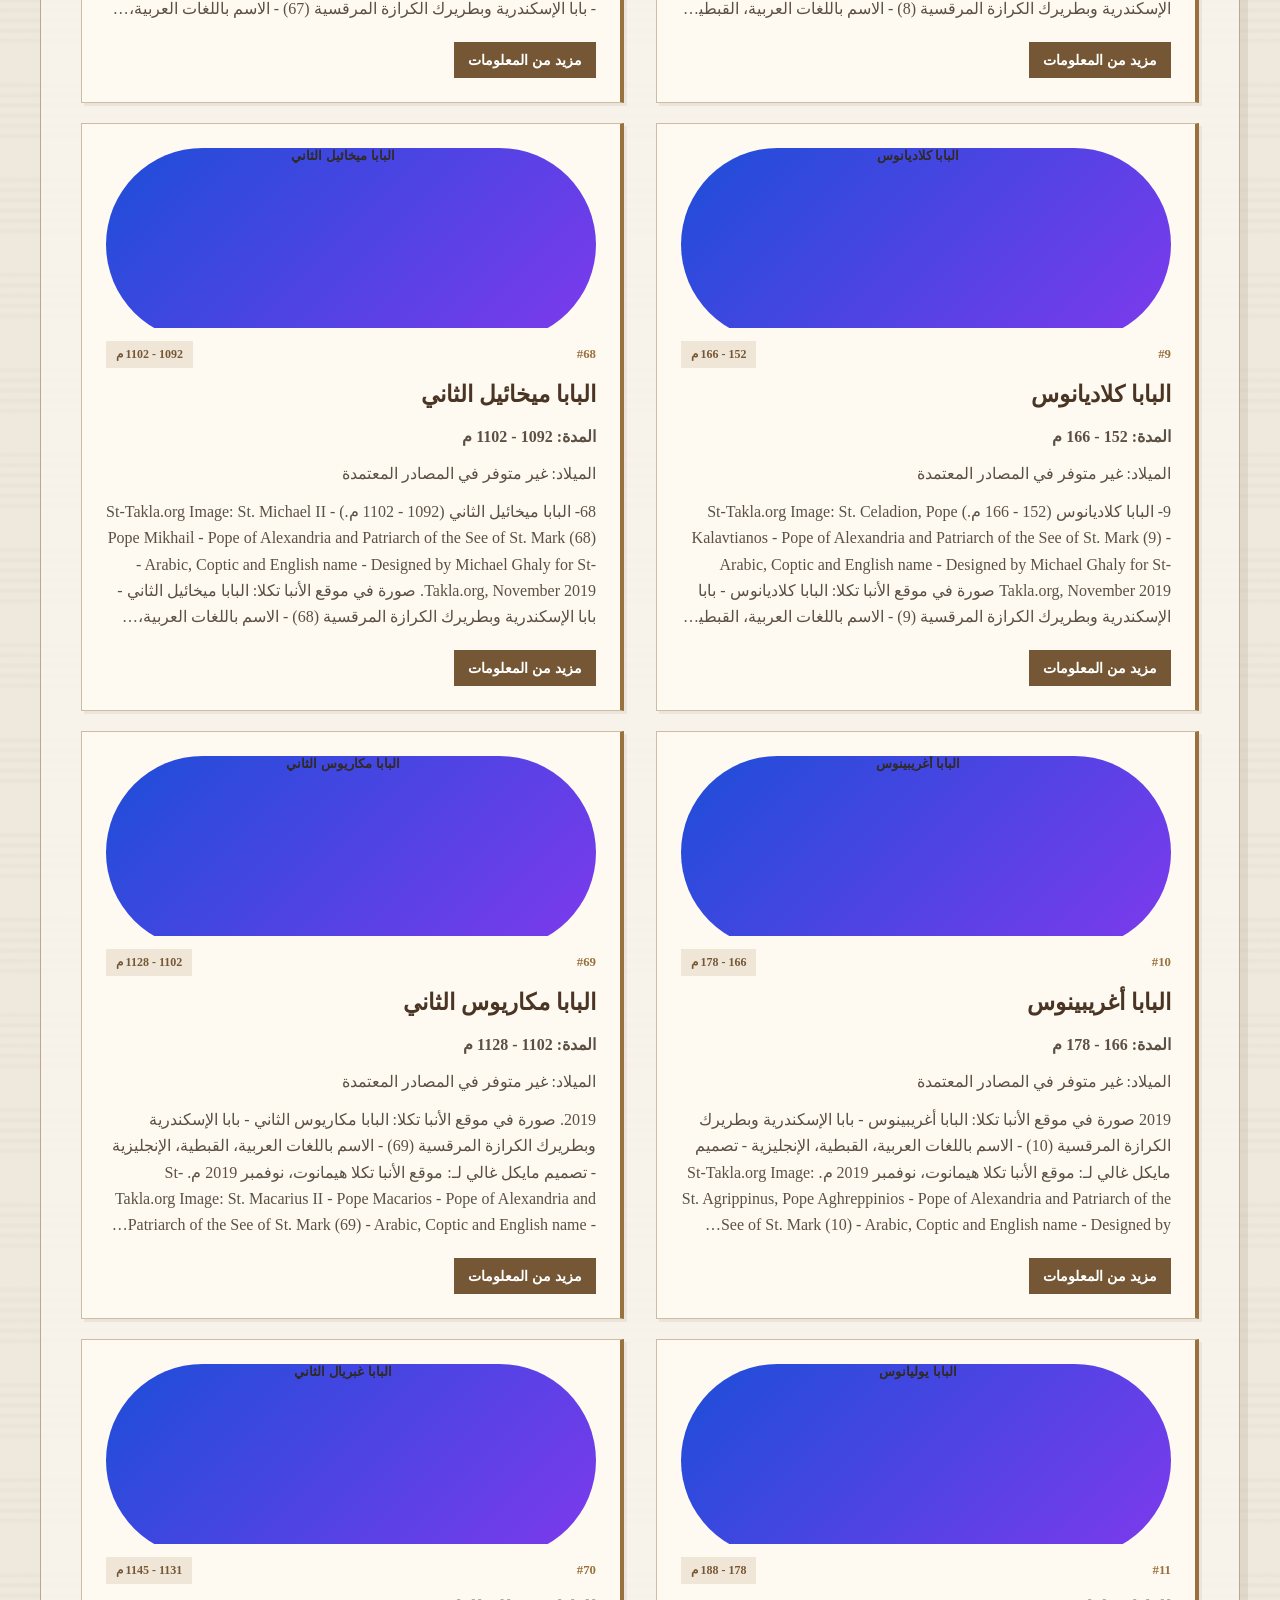
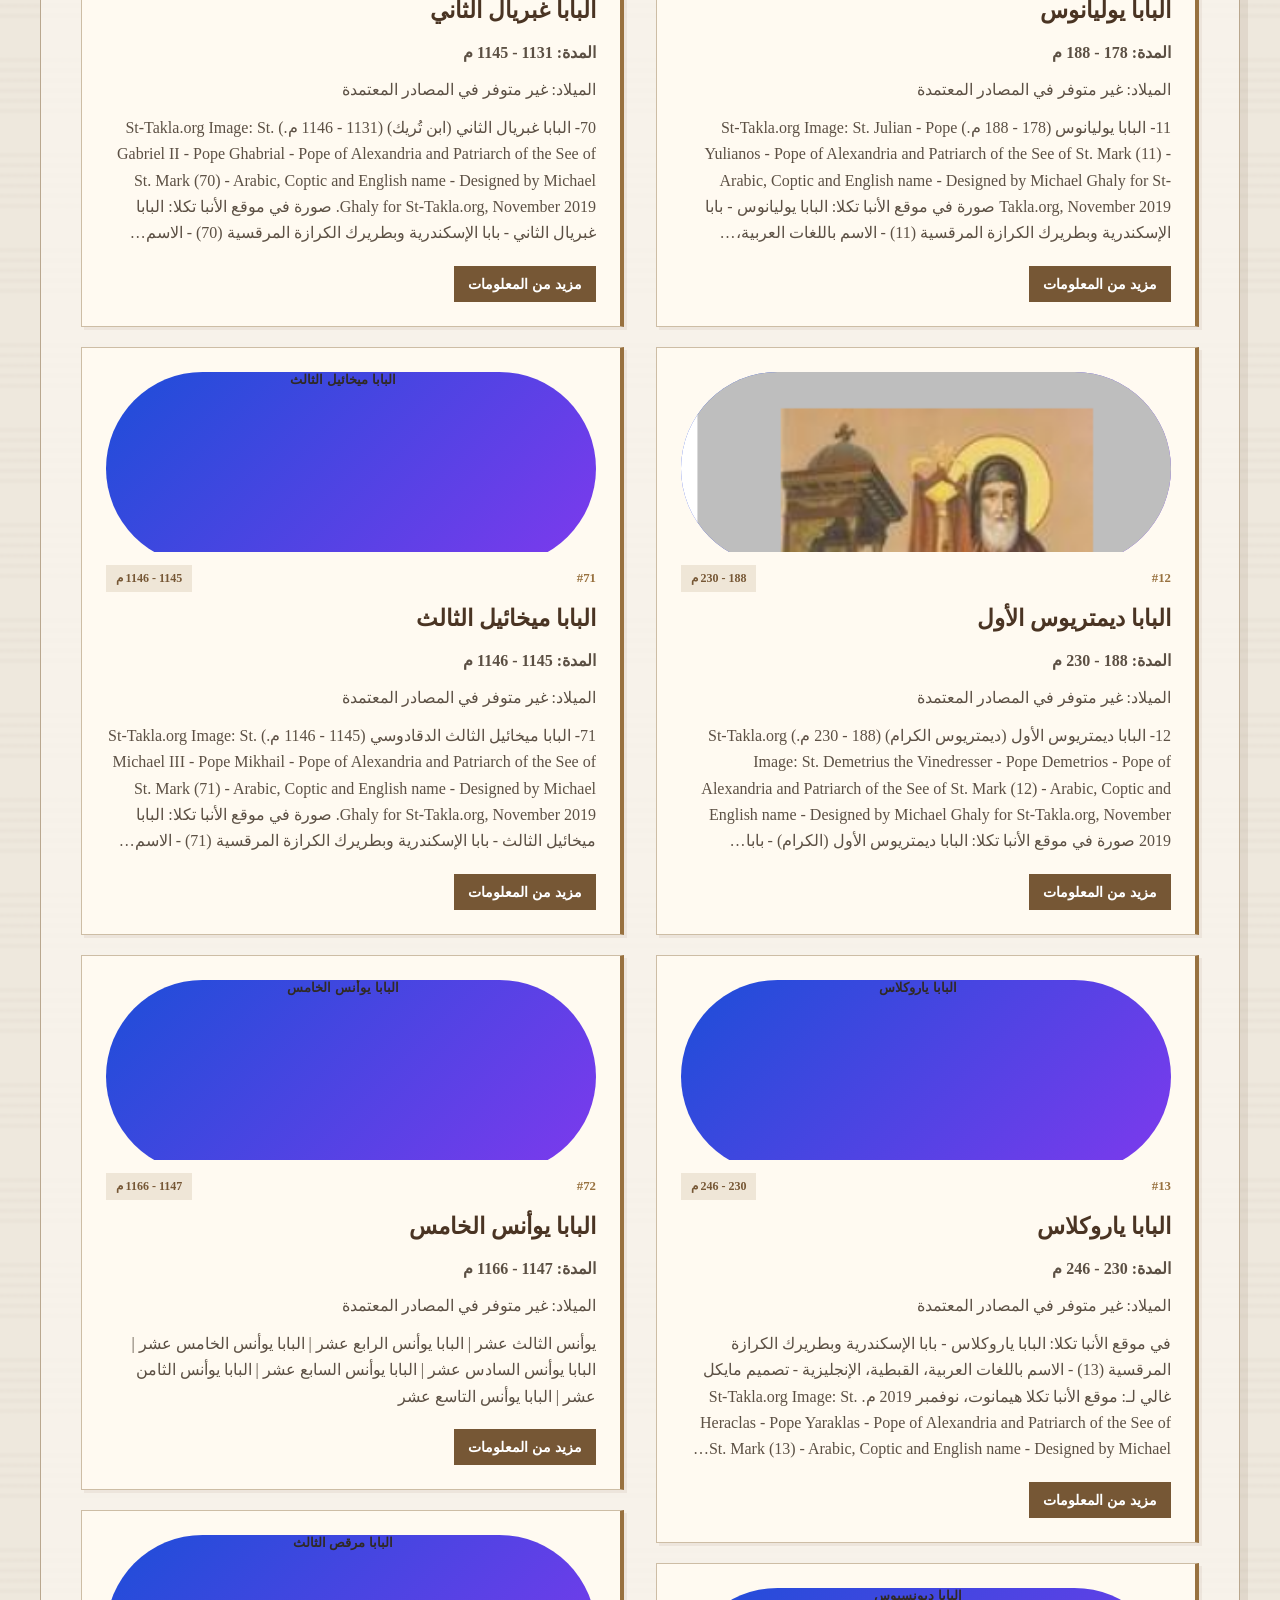
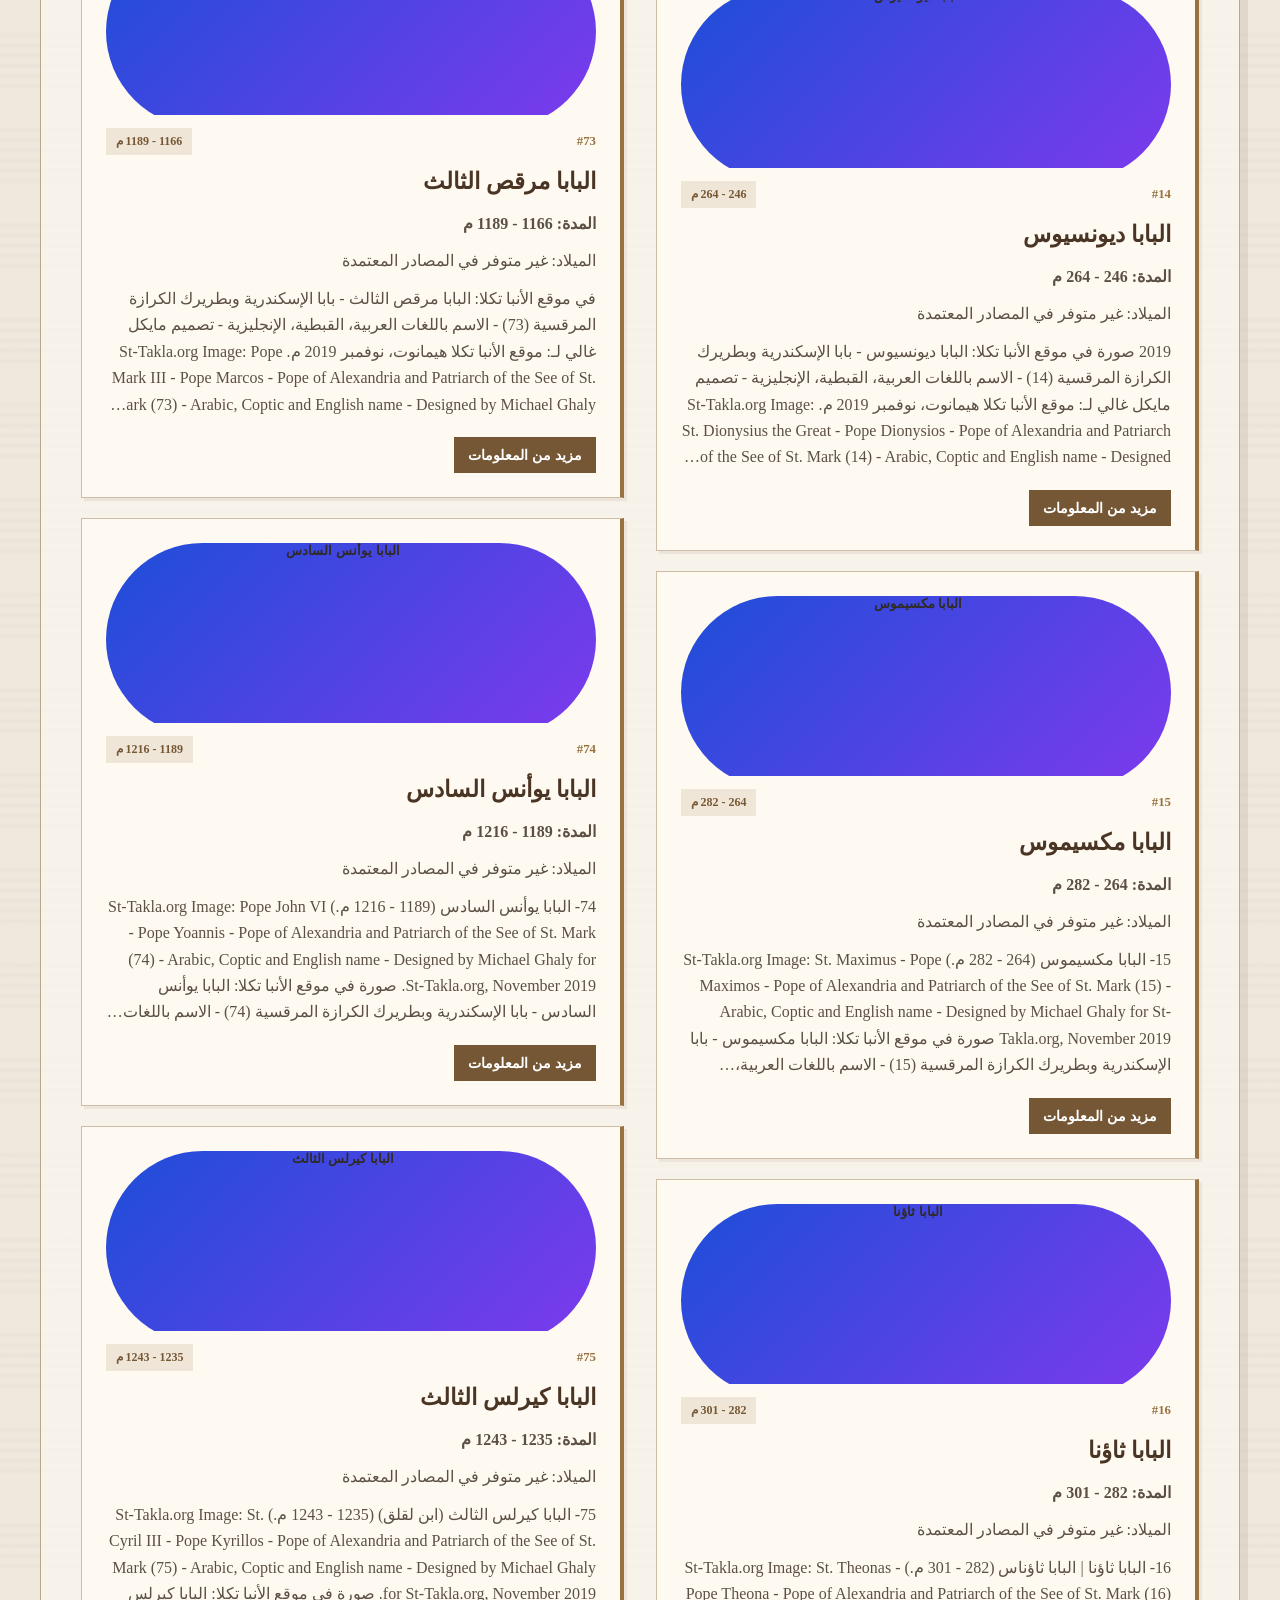
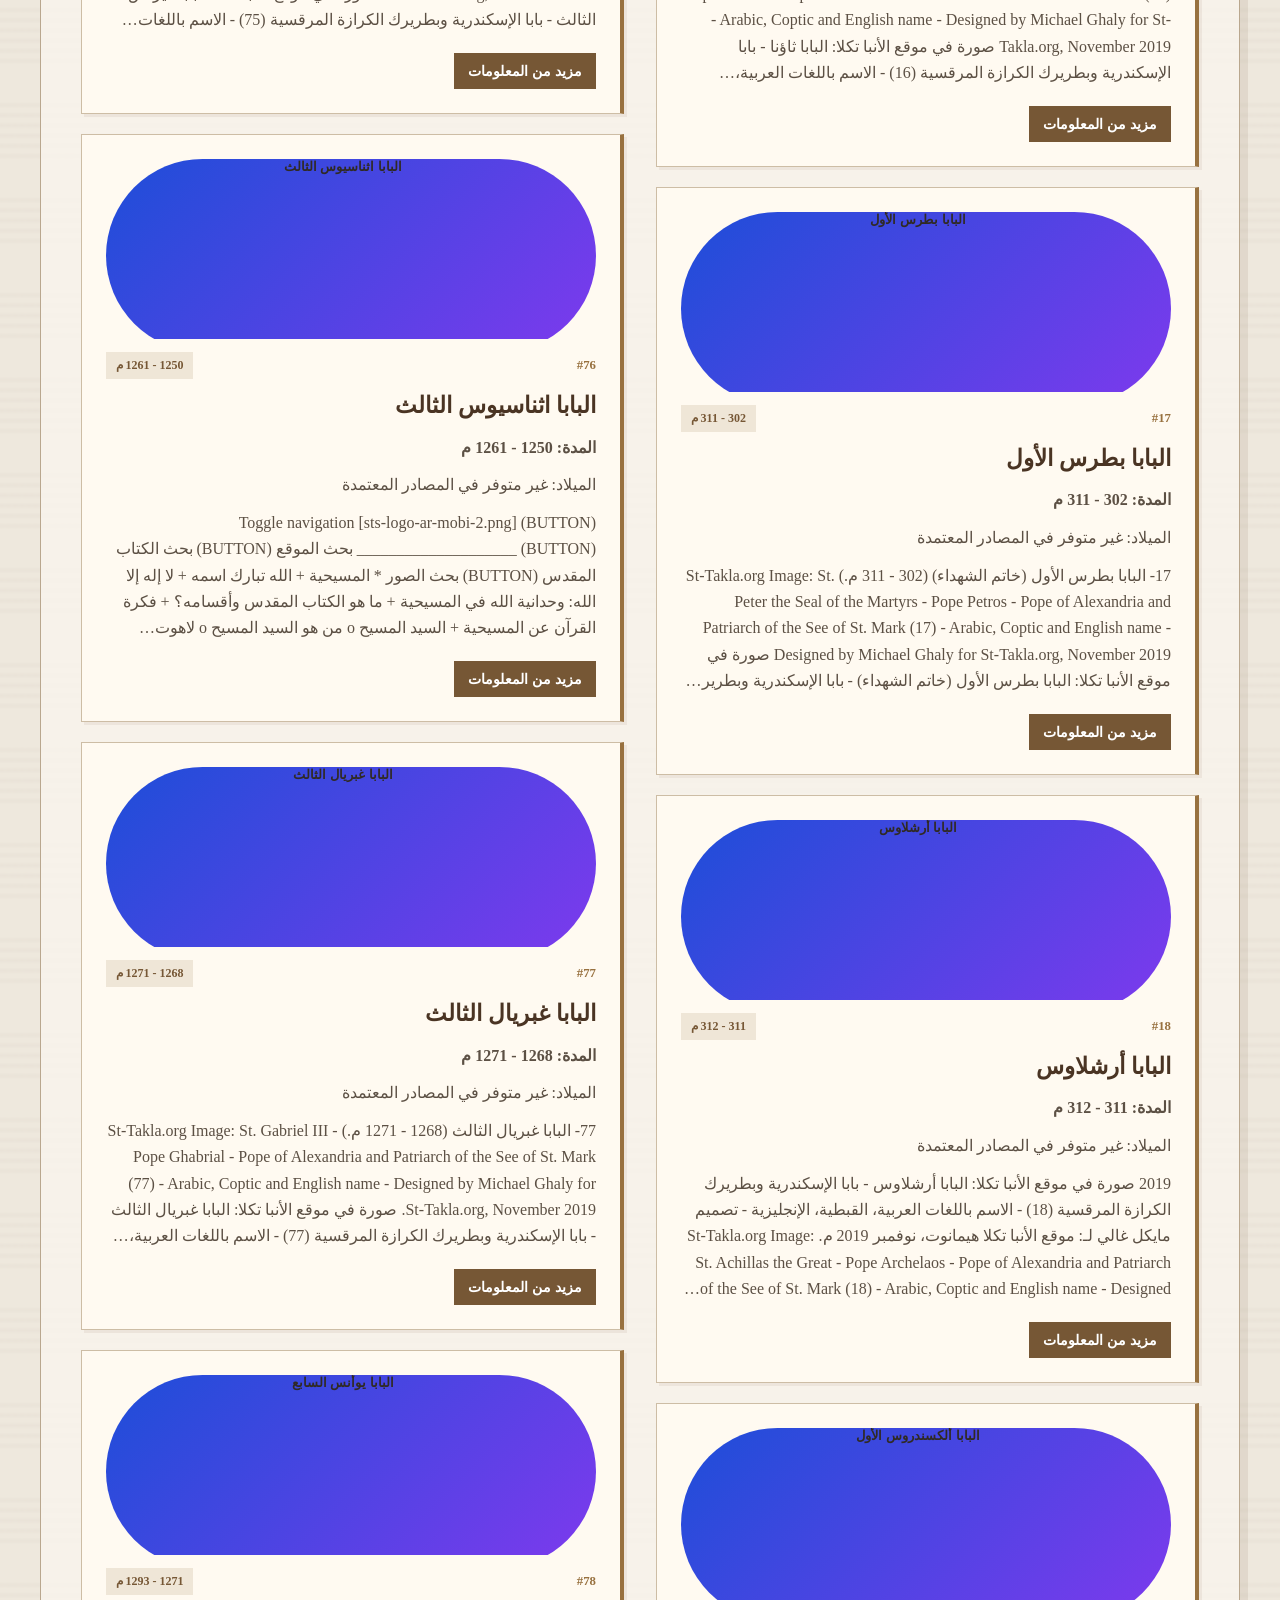
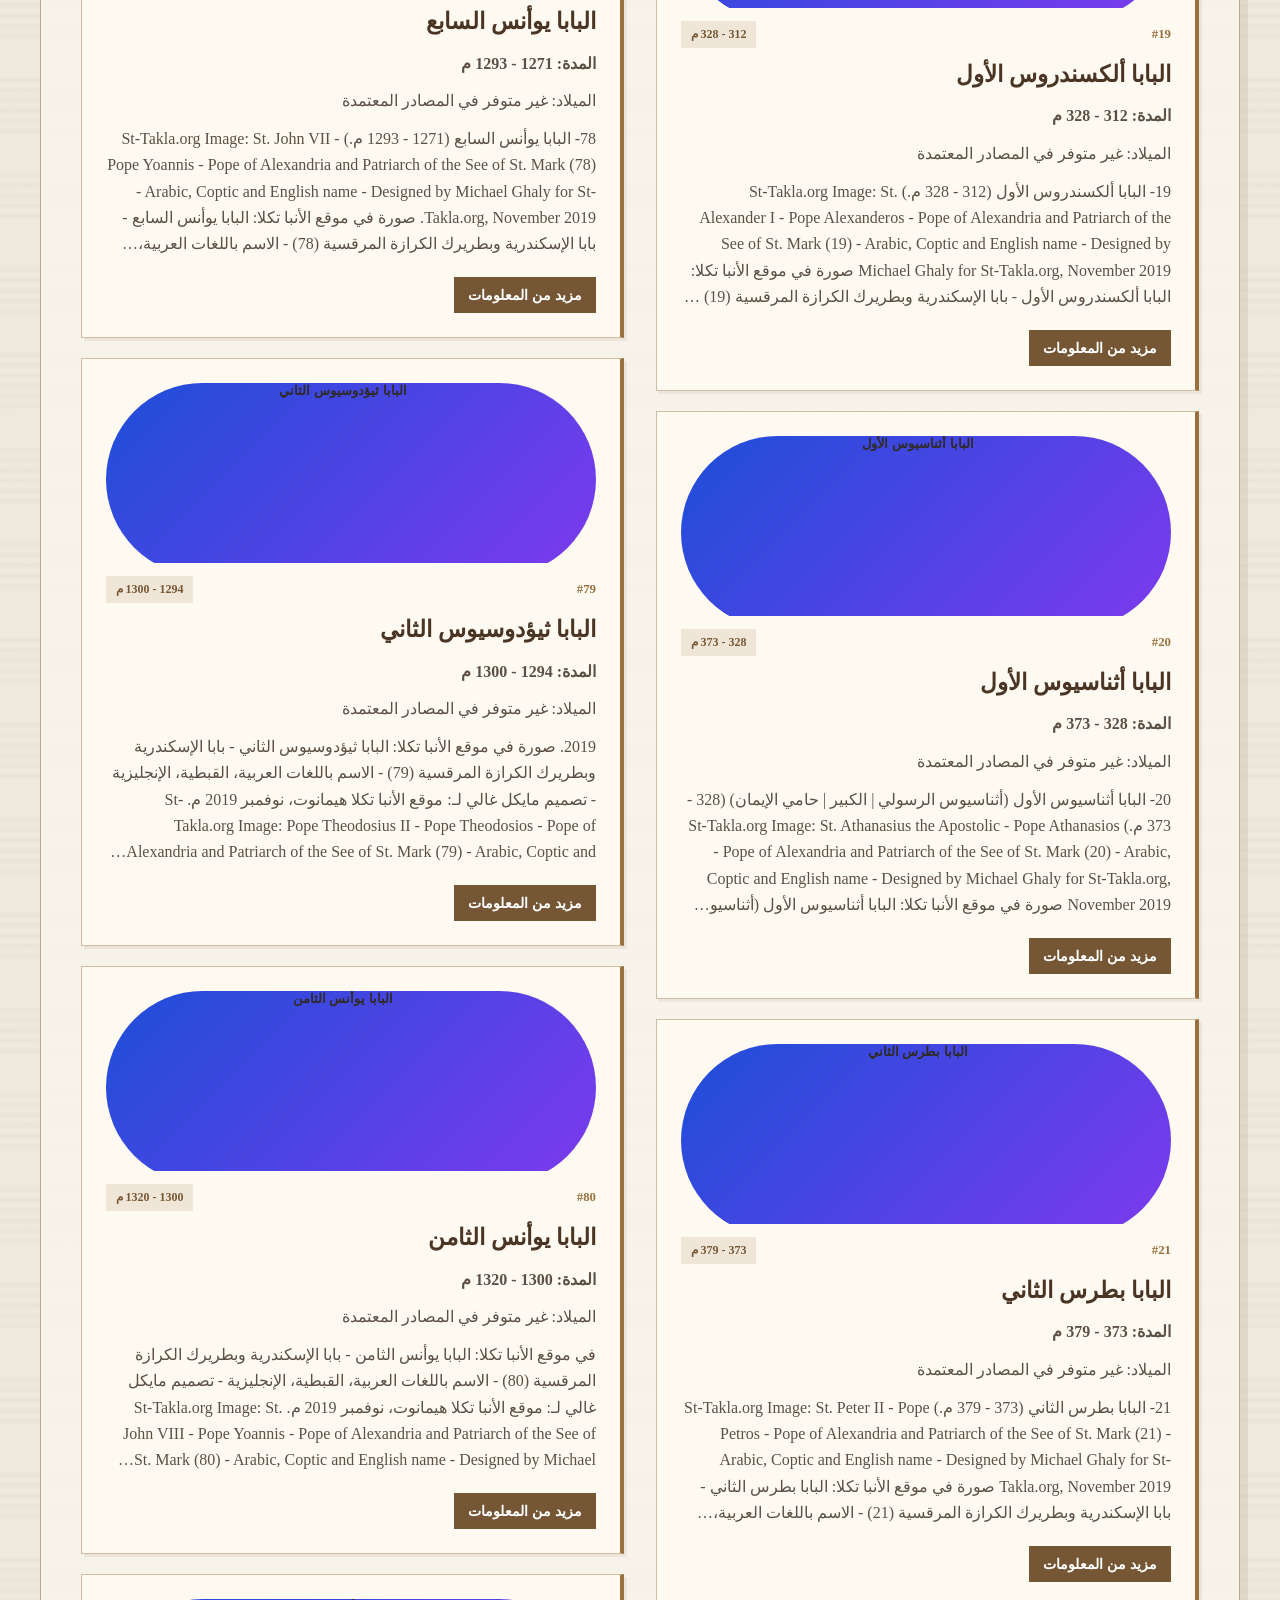
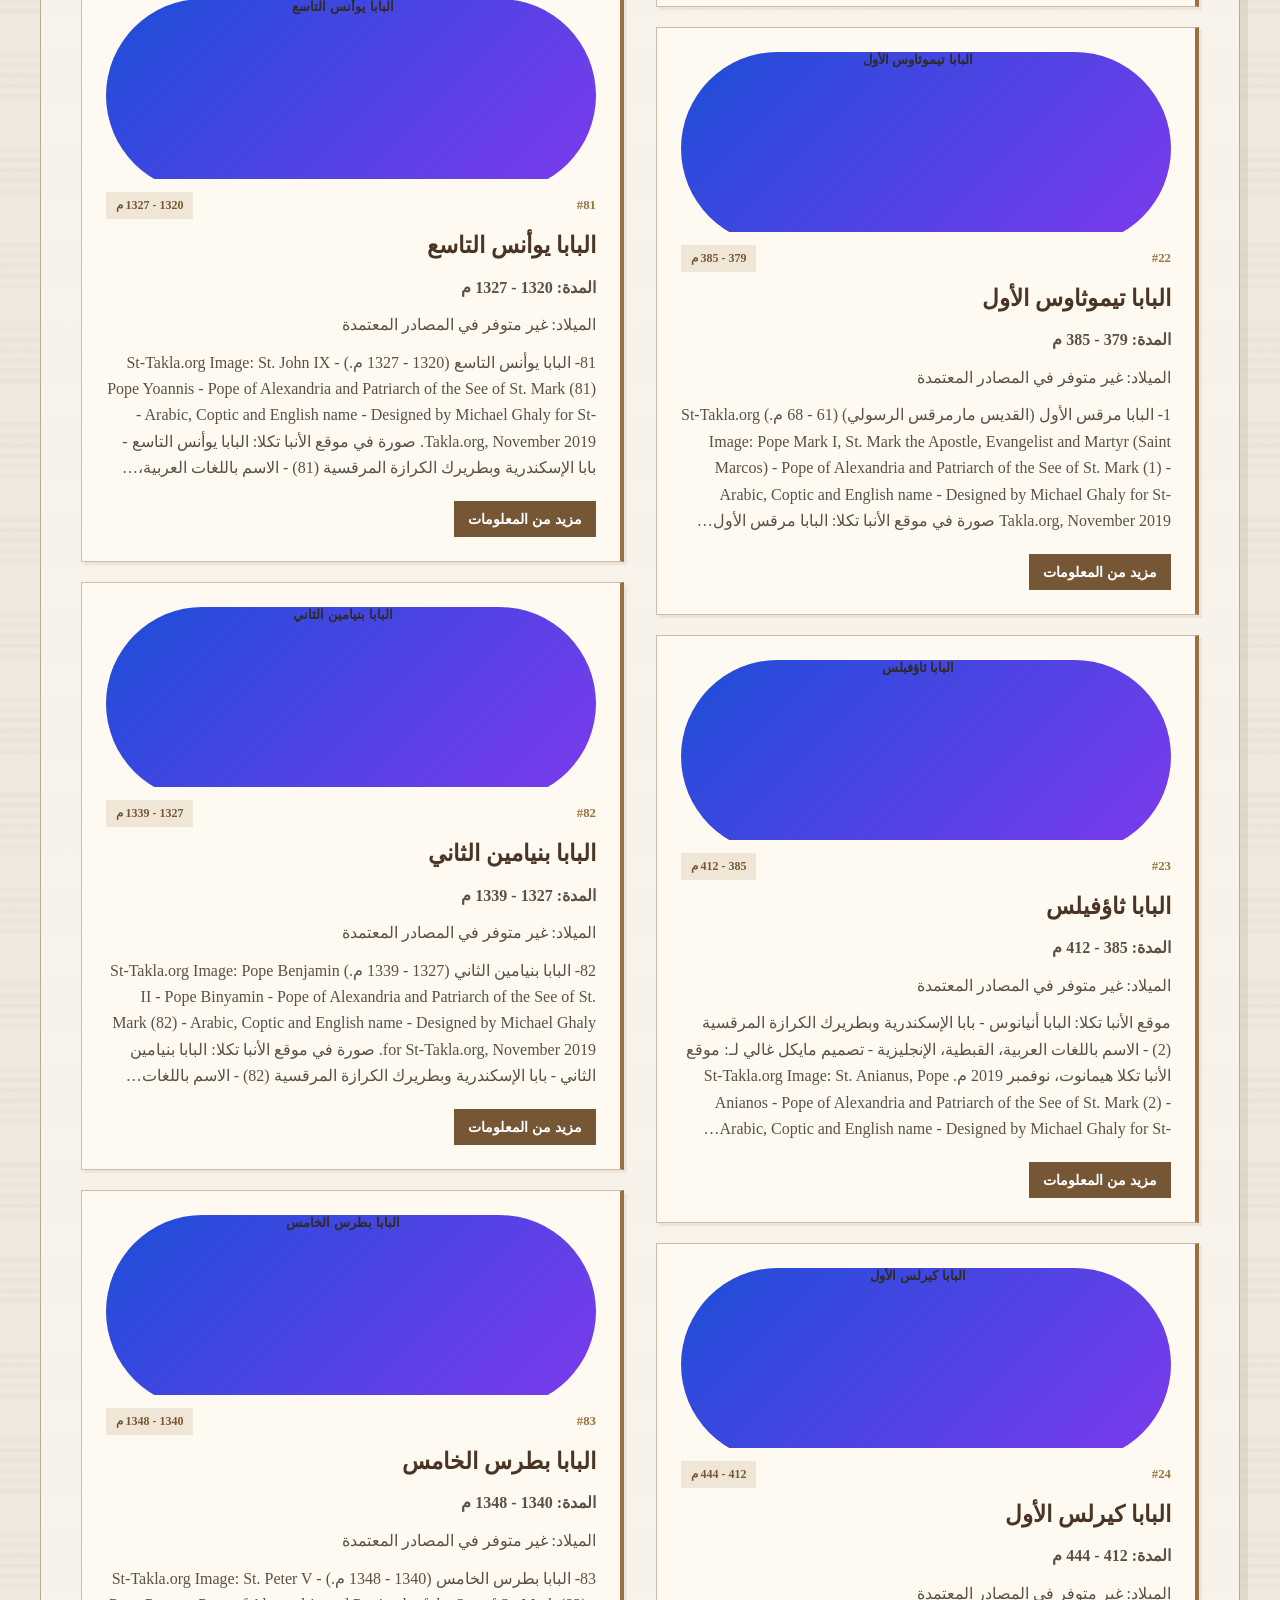
==== commit 05566c9b: "Split voice search by name and description" ====
--- a/index.html
+++ b/index.html
@@ -79,6 +79,10 @@
               <span aria-hidden="true">🎙</span>
               <span>بحث صوتي</span>
             </button>
+            <button id="voiceDescriptionSearchButton" class="voice-button" type="button" aria-label="البحث الصوتي في الوصف" title="البحث الصوتي في الوصف">
+              <span aria-hidden="true">🎙</span>
+              <span>بحث صوتي في الوصف</span>
+            </button>
           </div>
         </div>
 
--- a/styles.css
+++ b/styles.css
@@ -760,6 +760,250 @@
   100% { transform: rotateX(1800deg) rotateY(1440deg); }
 }
 
+/* Text-first historical book layout */
+:root {
+  font-family: "Amiri", "Noto Naskh Arabic", Georgia, serif;
+  background: #e9e1d3;
+  color: #302a24;
+}
+
+body {
+  background:
+    linear-gradient(rgba(255, 255, 255, 0.22), rgba(255, 255, 255, 0.22)),
+    repeating-linear-gradient(0deg, rgba(88, 66, 43, 0.035) 0, rgba(88, 66, 43, 0.035) 1px, transparent 1px, transparent 5px),
+    #e9e1d3;
+}
+
+.hero {
+  padding: 5.5rem 0 4rem;
+  background: #302a24;
+  border-bottom: 6px double #b08b57;
+  text-align: right;
+}
+
+.hero-content {
+  max-width: 900px;
+}
+
+.hero .eyebrow {
+  color: #d8b77d;
+  letter-spacing: 0.08em;
+}
+
+.hero h1 {
+  max-width: 760px;
+  color: #f7f0e4;
+  font-weight: 700;
+  line-height: 1.25;
+}
+
+.hero-copy {
+  margin-right: 0;
+  color: #d8cdbd;
+  font-size: 1.2rem;
+}
+
+.hero-link,
+.back-link {
+  border-bottom: 1px solid #d8b77d;
+  border-radius: 0;
+  padding: 0.45rem 0;
+  background: transparent;
+  color: #d8b77d;
+}
+
+.hero-link:hover,
+.back-link:hover {
+  background: transparent;
+  box-shadow: none;
+  color: #fff2d6;
+}
+
+.info-grid {
+  grid-template-columns: repeat(2, 1fr);
+  gap: 0;
+  margin: 2.5rem auto 4rem;
+  border-top: 1px solid #b9a78e;
+  border-right: 1px solid #b9a78e;
+}
+
+.card {
+  min-height: 250px;
+  padding: 2rem 2.25rem;
+  border: 0;
+  border-left: 1px solid #b9a78e;
+  border-bottom: 1px solid #b9a78e;
+  border-radius: 0;
+  background: rgba(249, 245, 237, 0.72);
+  color: #302a24;
+  box-shadow: none;
+  justify-content: flex-start;
+}
+
+.card::before,
+.card-overlay {
+  display: none;
+}
+
+.card-label {
+  border-bottom: 1px solid #b08b57;
+  border-radius: 0;
+  padding: 0 0 0.35rem;
+  background: transparent;
+  color: #98713f;
+  font-size: 0.95rem;
+}
+
+.card h2 {
+  color: #4a3423;
+  font-size: 1.8rem;
+}
+
+.card p,
+.card ul {
+  color: #5c5044;
+}
+
+.history-section {
+  margin-bottom: 4rem;
+  padding: 2.5rem;
+  border: 1px solid #b9a78e;
+  border-radius: 0;
+  background: rgba(249, 245, 237, 0.82);
+  box-shadow: 8px 8px 0 rgba(112, 83, 49, 0.1);
+}
+
+.history-intro h2,
+.search-header label,
+.history-intro p,
+.pager-status {
+  color: #4a3423;
+}
+
+.search-panel {
+  border: 1px solid #cdbda5;
+  border-radius: 0;
+  background: #efe6d7;
+  box-shadow: none;
+}
+
+.search-input {
+  border: 1px solid #b9a78e;
+  border-radius: 0;
+  background: #fffaf1;
+  color: #302a24;
+  font-family: inherit;
+}
+
+.filter-button,
+.secondary-button,
+.ghost-button {
+  border-radius: 0;
+  font-family: inherit;
+}
+
+.filter-button {
+  background: #d8cdbd;
+  color: #4a3423;
+}
+
+.filter-button.is-active,
+.secondary-button {
+  background: #765735;
+  color: #fffaf1;
+  box-shadow: none;
+}
+
+.pope-results {
+  display: block;
+  column-count: 2;
+  column-gap: 2rem;
+}
+
+.pope-card {
+  display: inline-flex;
+  width: 100%;
+  margin-bottom: 1.25rem;
+  padding: 1.5rem;
+  border: 1px solid #cdbda5;
+  border-right: 4px solid #98713f;
+  border-radius: 0;
+  background: #fffaf1;
+  box-shadow: 3px 3px 0 rgba(112, 83, 49, 0.08);
+  break-inside: avoid;
+}
+
+.pope-card:hover {
+  transform: translateY(-2px);
+  box-shadow: 5px 5px 0 rgba(112, 83, 49, 0.12);
+}
+
+.pope-number {
+  color: #98713f;
+}
+
+.pope-tag {
+  border-radius: 0;
+  background: #efe6d7;
+  color: #765735;
+}
+
+.pope-card h3 {
+  color: #4a3423;
+  font-size: 1.45rem;
+}
+
+.pope-card p {
+  color: #5c5044;
+}
+
+.pope-meta {
+  color: #765735;
+}
+
+.more-info-button {
+  border-radius: 0;
+  background: #765735;
+  font-family: inherit;
+}
+
+.detail-page {
+  max-width: 900px;
+}
+
+.detail-card {
+  display: block;
+  border: 1px solid #b9a78e;
+  border-radius: 0;
+  background: #fffaf1;
+  box-shadow: 8px 8px 0 rgba(112, 83, 49, 0.1);
+}
+
+.detail-content {
+  display: block;
+}
+
+.detail-meta,
+.detail-birth {
+  color: #765735;
+}
+
+footer {
+  color: #6b5b4a;
+}
+
+@media (max-width: 700px) {
+  .info-grid,
+  .pope-results {
+    grid-template-columns: 1fr;
+    column-count: 1;
+  }
+
+  .history-section {
+    padding: 1.25rem;
+  }
+}
+
 /* More-info modal (Wikipedia/Wikidata content) */
 .more-info-modal {
   position: fixed;
